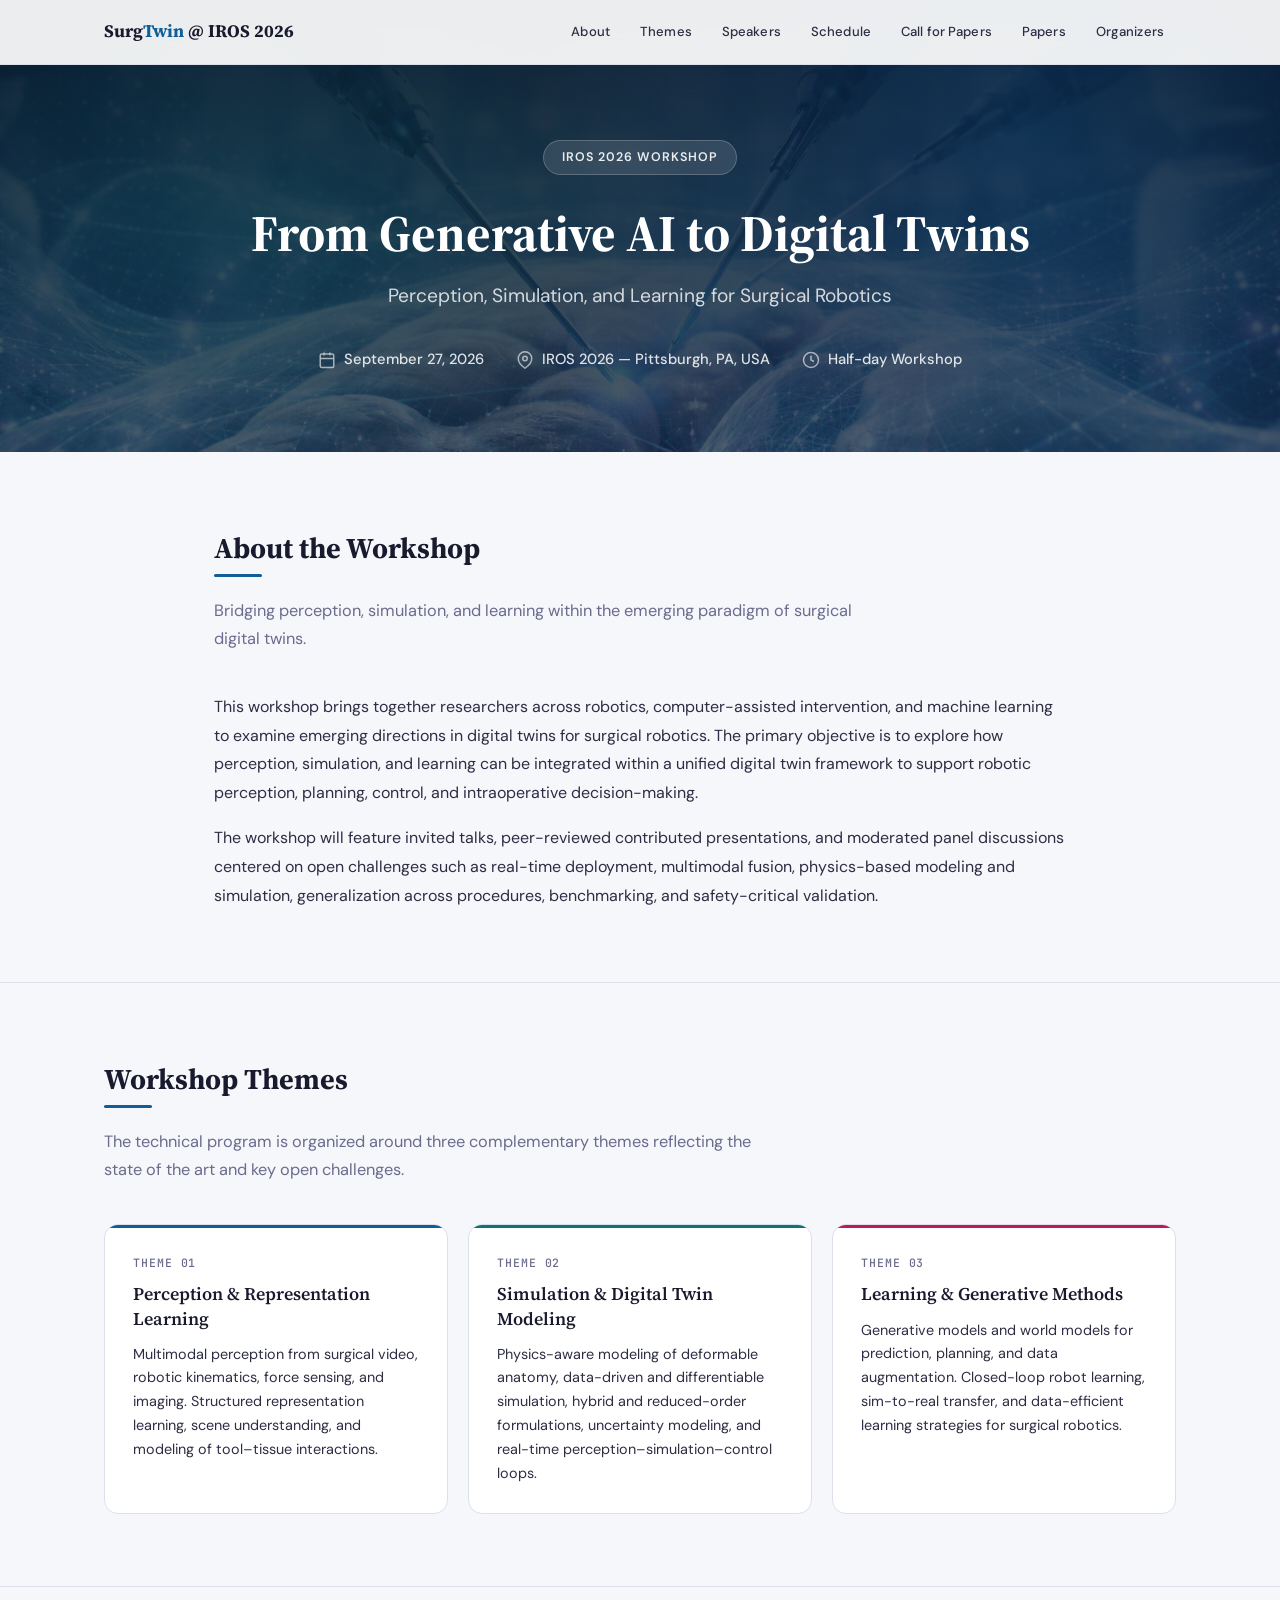
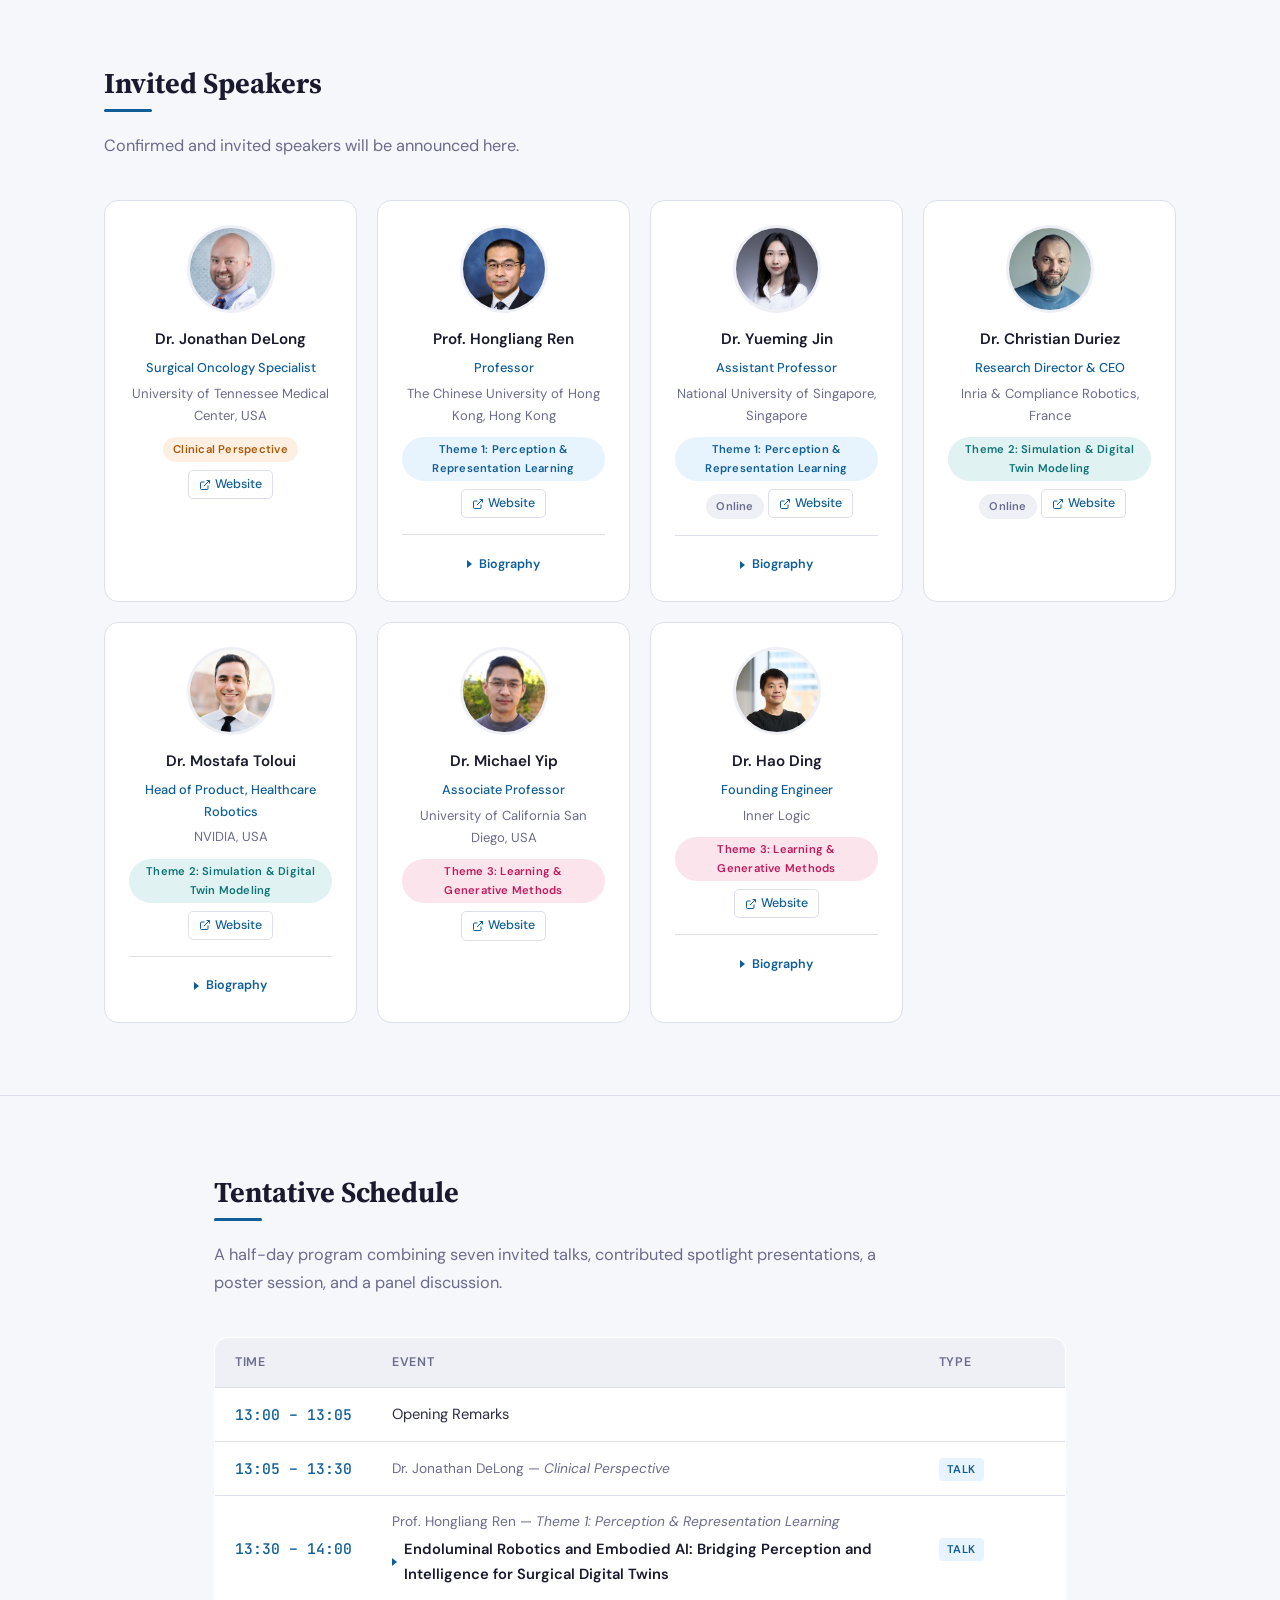
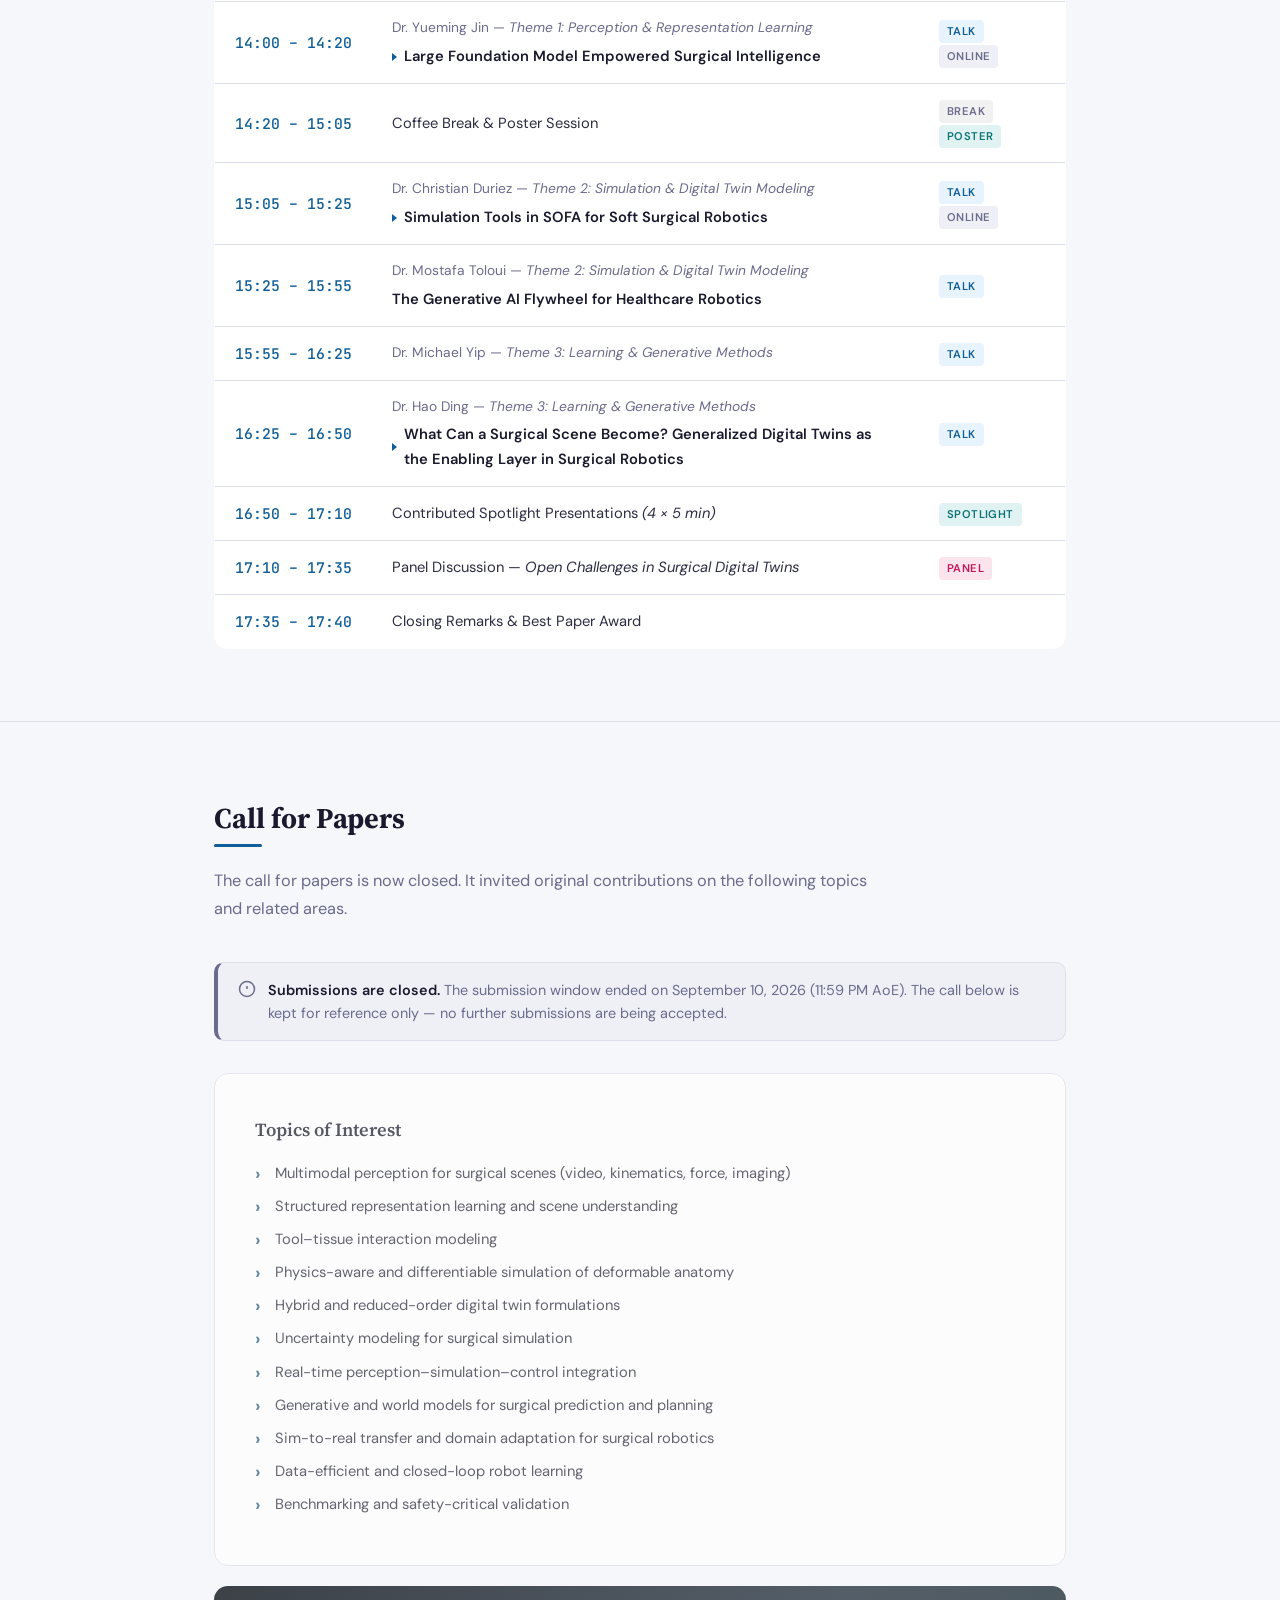
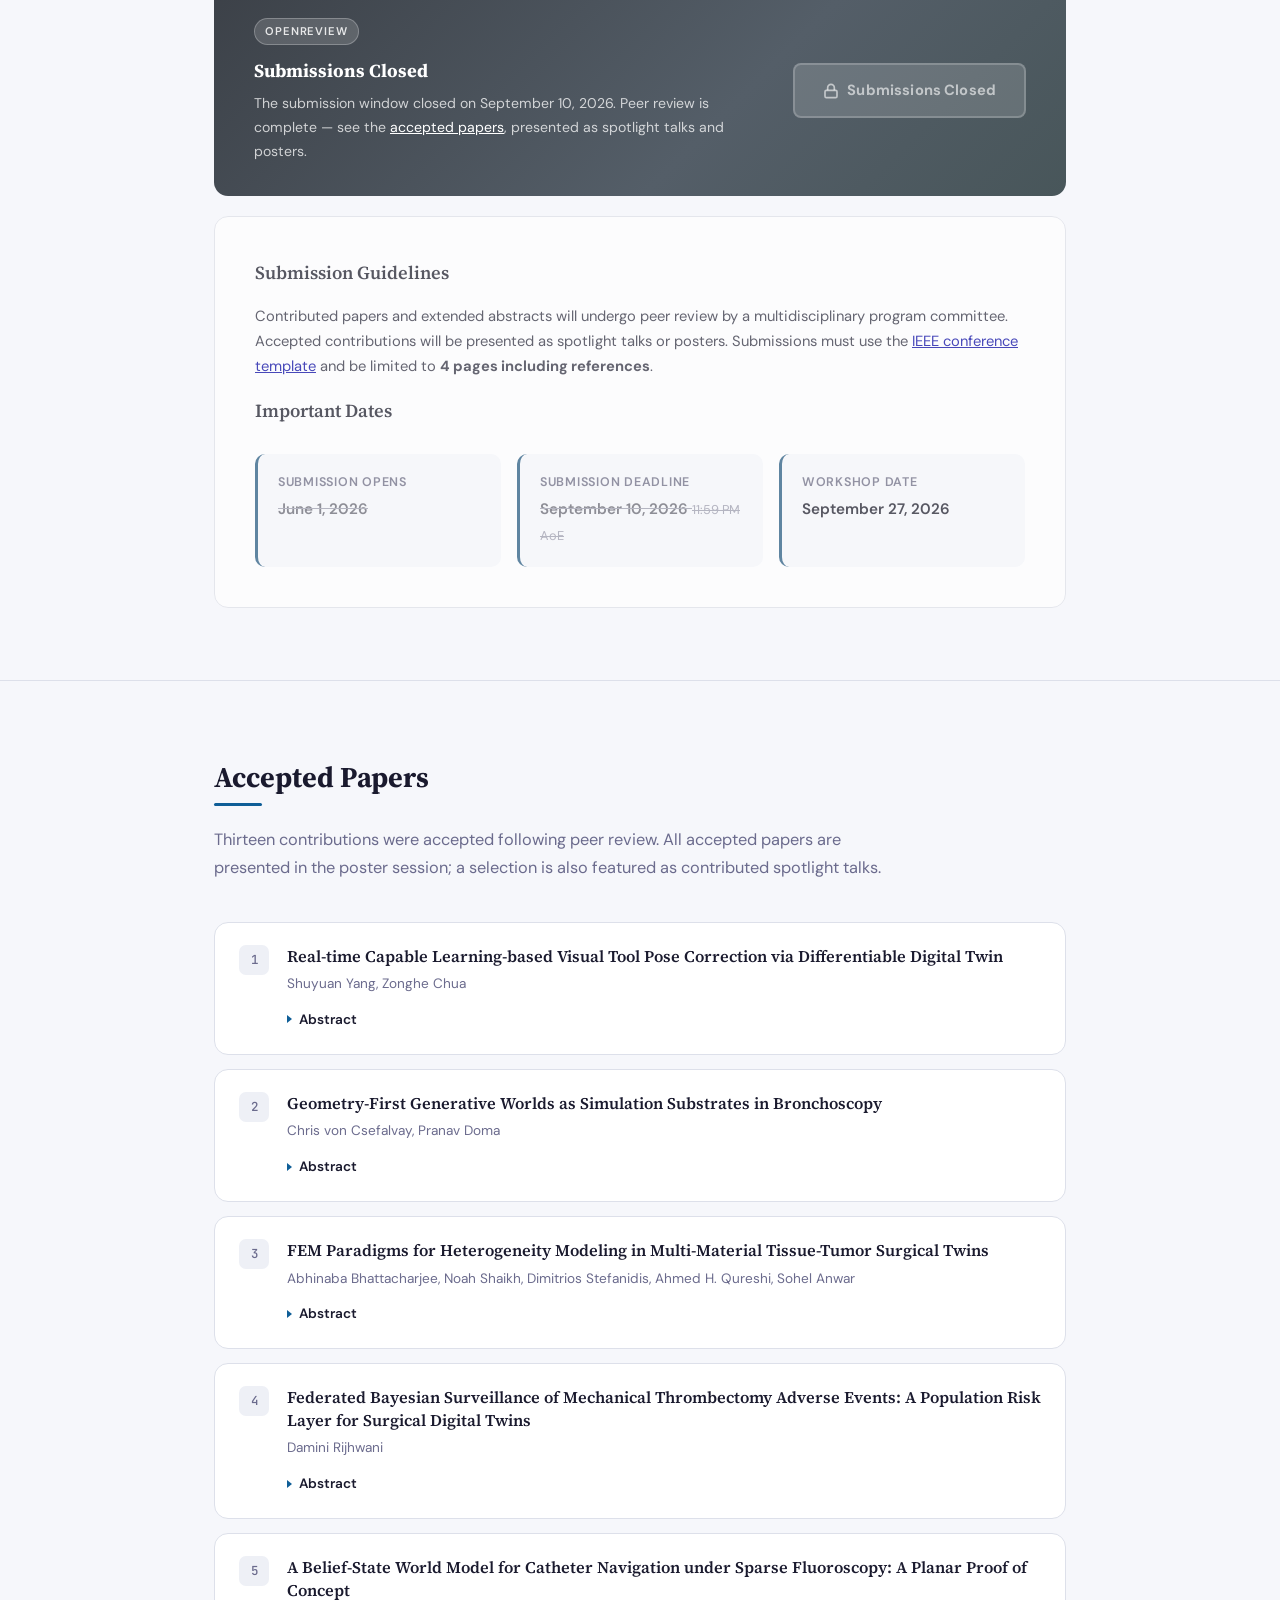
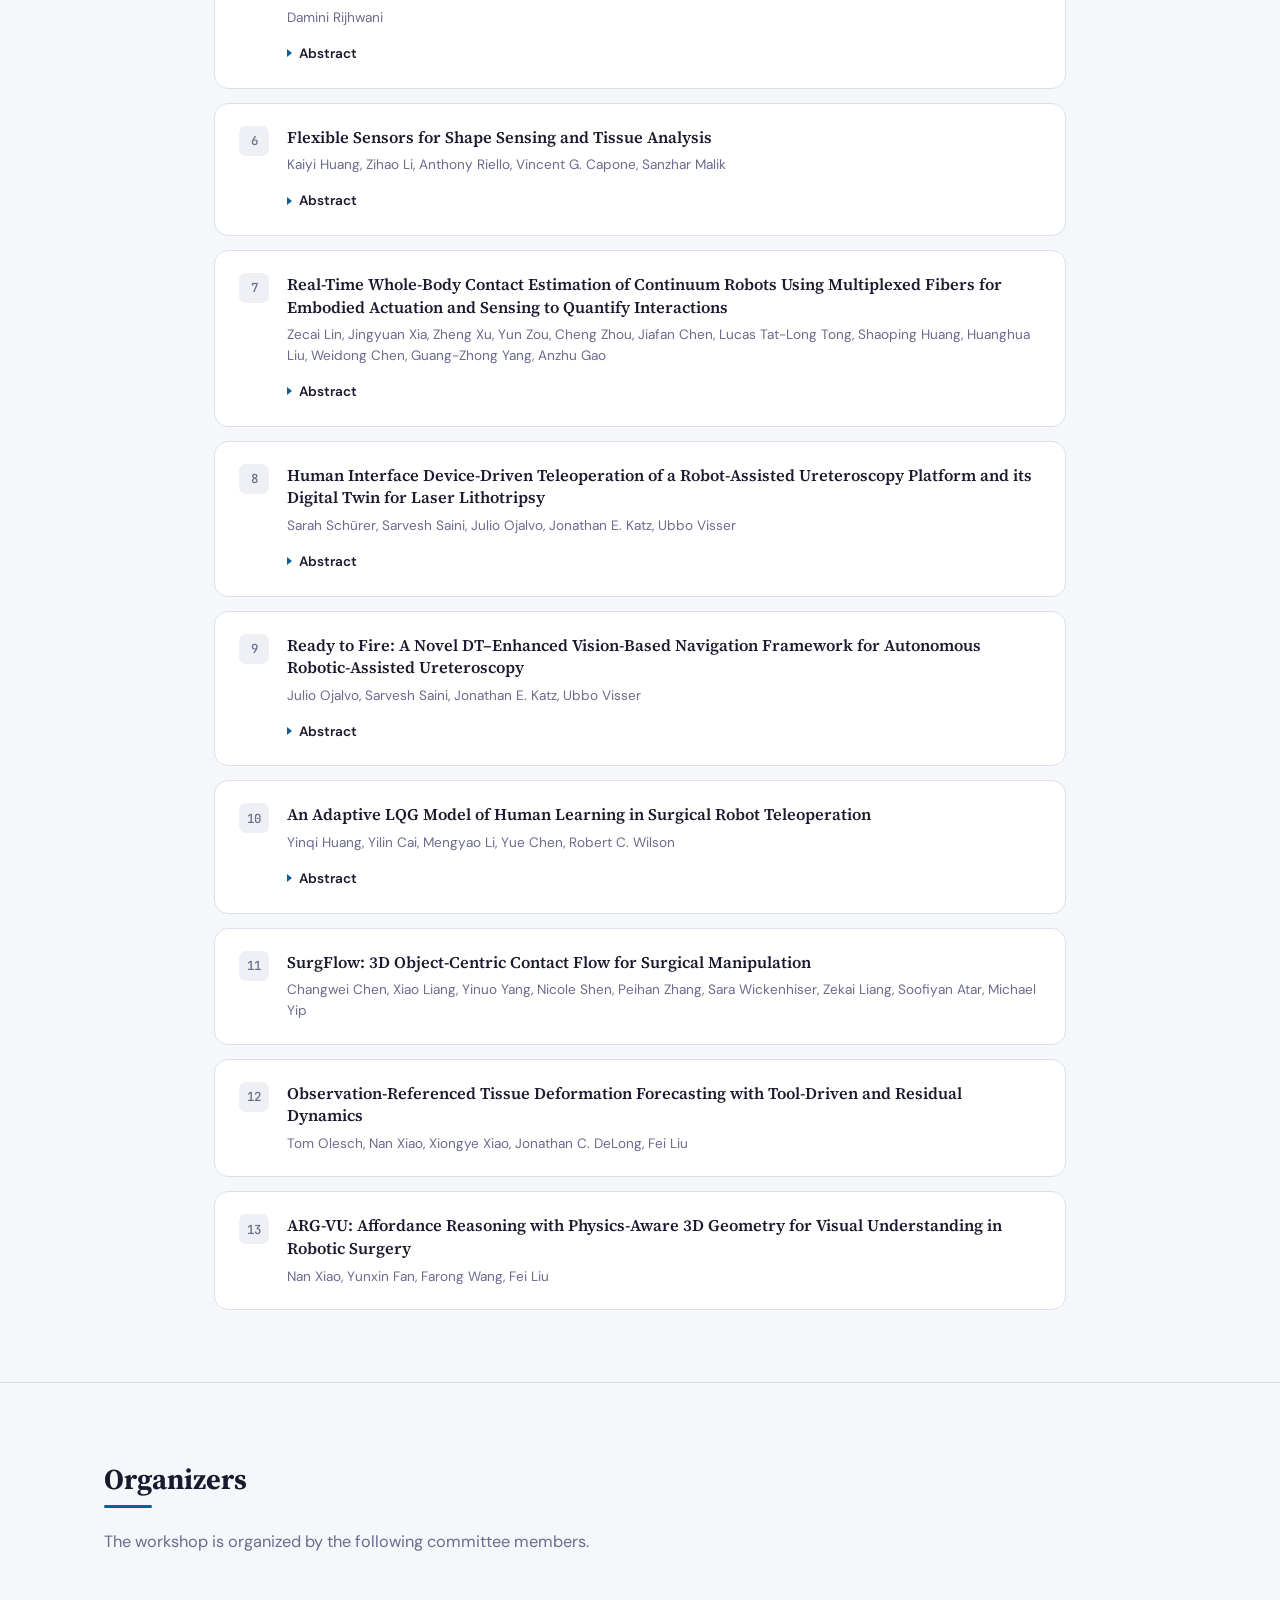
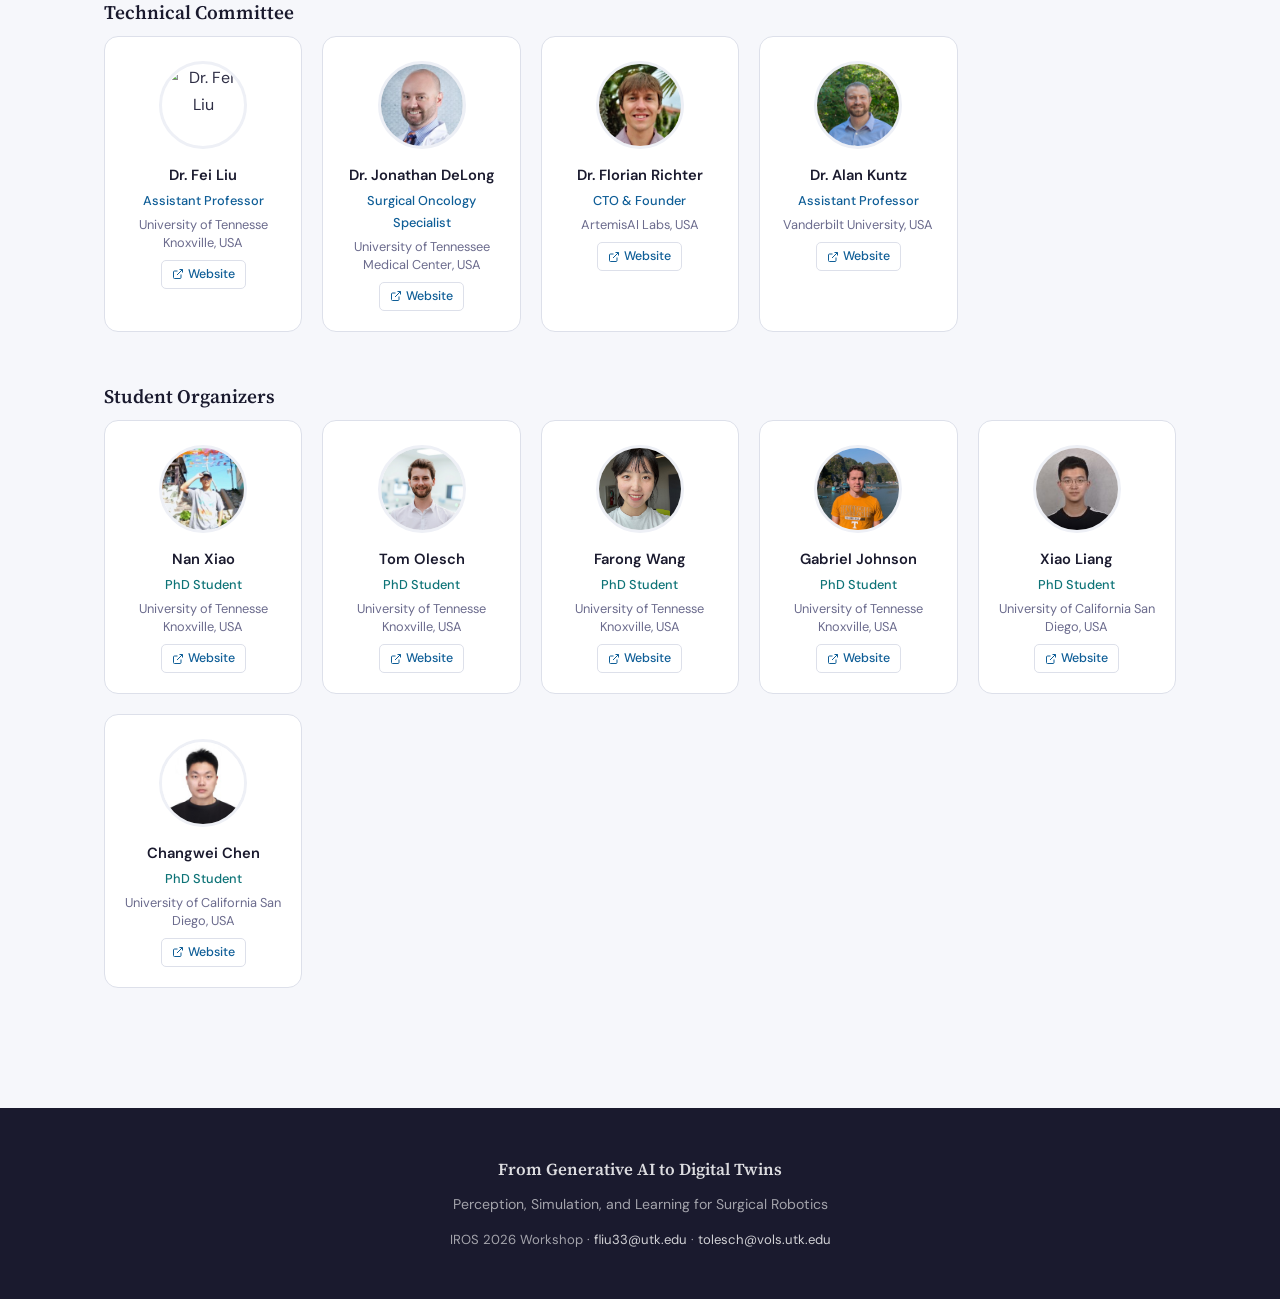
==== index.html @ 9cd84646 "update schedule" ====
<!DOCTYPE html>
<html lang="en">
<head>
    <meta charset="UTF-8">
    <meta name="viewport" content="width=device-width, initial-scale=1.0">
    <title>SurgTwin Workshop — IROS 2026</title>
    <link rel="preconnect" href="https://fonts.googleapis.com">
    <link rel="preconnect" href="https://fonts.gstatic.com" crossorigin>
    <link href="https://fonts.googleapis.com/css2?family=Source+Serif+4:opsz,wght@8..60,300;8..60,400;8..60,600;8..60,700&family=DM+Sans:opsz,wght@9..40,300;9..40,400;9..40,500;9..40,600;9..40,700&family=JetBrains+Mono:wght@400;500&display=swap" rel="stylesheet">
    <link rel="stylesheet" href="style.css">
</head>
<body>

<!-- NAV -->
<nav id="navbar">
    <div class="nav-inner">
        <a href="#" class="nav-logo">Surg<span>Twin</span> @ IROS 2026</a>
        <div class="nav-links" id="navLinks">
            <a href="#about">About</a>
            <a href="#themes">Themes</a>
            <a href="#speakers">Speakers</a>
            <a href="#schedule">Schedule</a>
            <a href="#cfp">Call for Papers</a>
            <a href="#papers">Papers</a>
            <a href="#organizers">Organizers</a>
        </div>
        <button class="hamburger" id="hamburger" aria-label="Toggle navigation">
            <span></span><span></span><span></span>
        </button>
    </div>
</nav>

<!-- HERO -->
<header class="hero">
    <div class="hero-inner">
        <div class="hero-badge">IROS 2026 Workshop</div>
        <h1>From Generative AI to Digital Twins</h1>
        <p class="hero-subtitle">Perception, Simulation, and Learning for Surgical Robotics</p>
        <div class="hero-meta">
            <div class="hero-meta-item">
                <svg viewBox="0 0 24 24" fill="none" stroke="currentColor" stroke-width="2"><rect x="3" y="4" width="18" height="18" rx="2"/><path d="M16 2v4M8 2v4M3 10h18"/></svg>
                <span>September 27, 2026</span>
            </div>
            <div class="hero-meta-item">
                <svg viewBox="0 0 24 24" fill="none" stroke="currentColor" stroke-width="2"><path d="M21 10c0 7-9 13-9 13s-9-6-9-13a9 9 0 1118 0z"/><circle cx="12" cy="10" r="3"/></svg>
                <span>IROS 2026 — Pittsburgh, PA, USA</span>
            </div>
            <div class="hero-meta-item">
                <svg viewBox="0 0 24 24" fill="none" stroke="currentColor" stroke-width="2"><circle cx="12" cy="12" r="10"/><path d="M12 6v6l4 2"/></svg>
                <span>Half-day Workshop</span>
            </div>
        </div>
    </div>
</header>

<!-- ABOUT -->
<section class="section fade-in" id="about">
    <h2 class="section-title">About the Workshop</h2>
    <p class="section-lead">Bridging perception, simulation, and learning within the emerging paradigm of surgical digital twins.</p>
    <div class="prose">
        <p>This workshop brings together researchers across robotics, computer-assisted intervention, and machine learning to examine emerging directions in digital twins for surgical robotics. The primary objective is to explore how perception, simulation, and learning can be integrated within a unified digital twin framework to support robotic perception, planning, control, and intraoperative decision-making.</p>
        <p>The workshop will feature invited talks, peer-reviewed contributed presentations, and moderated panel discussions centered on open challenges such as real-time deployment, multimodal fusion, physics-based modeling and simulation, generalization across procedures, benchmarking, and safety-critical validation.</p>
    </div>
</section>

<hr class="divider">

<!-- THEMES -->
<section class="section section-wide fade-in" id="themes">
    <h2 class="section-title">Workshop Themes</h2>
    <p class="section-lead">The technical program is organized around three complementary themes reflecting the state of the art and key open challenges.</p>
    <div class="theme-grid">
        <div class="theme-card">
            <div class="theme-number">Theme 01</div>
            <h3>Perception &amp; Representation Learning</h3>
            <p>Multimodal perception from surgical video, robotic kinematics, force sensing, and imaging. Structured representation learning, scene understanding, and modeling of tool–tissue interactions.</p>
        </div>
        <div class="theme-card">
            <div class="theme-number">Theme 02</div>
            <h3>Simulation &amp; Digital Twin Modeling</h3>
            <p>Physics-aware modeling of deformable anatomy, data-driven and differentiable simulation, hybrid and reduced-order formulations, uncertainty modeling, and real-time perception–simulation–control loops.</p>
        </div>
        <div class="theme-card">
            <div class="theme-number">Theme 03</div>
            <h3>Learning &amp; Generative Methods</h3>
            <p>Generative models and world models for prediction, planning, and data augmentation. Closed-loop robot learning, sim-to-real transfer, and data-efficient learning strategies for surgical robotics.</p>
        </div>
    </div>
</section>

<hr class="divider">

<!-- SPEAKERS -->
<section class="section section-wide fade-in" id="speakers">
    <h2 class="section-title">Invited Speakers</h2>
    <p class="section-lead">Confirmed and invited speakers will be announced here.</p>
    <div class="speaker-grid">
        <div class="speaker-card">
            <img class="org-photo" src="images/jonathan_delong.jpg" alt="Dr. Jonathan DeLong">
            <div class="speaker-name">Dr. Jonathan DeLong</div>
            <div class="org-role">Surgical Oncology Specialist</div>
            <div class="speaker-affil">University of Tennessee Medical Center, USA</div>
            <span class="speaker-theme theme-clinical">Clinical Perspective</span>
            <a class="org-link" href="https://www.linkedin.com/in/delongmd/" target="_blank" rel="noopener">
                <svg viewBox="0 0 24 24" fill="none" stroke="currentColor" stroke-width="2"><path d="M18 13v6a2 2 0 01-2 2H5a2 2 0 01-2-2V8a2 2 0 012-2h6"/><polyline points="15 3 21 3 21 9"/><line x1="10" y1="14" x2="21" y2="3"/></svg>
                Website
            </a>
            <!-- TODO: add <details class="speaker-bio"> block once a biography is provided -->
        </div>
        <div class="speaker-card">
            <img class="org-photo" src="images/hongliang_ren.png" alt="Prof. Hongliang Ren">
            <div class="speaker-name">Prof. Hongliang Ren</div>
            <div class="org-role">Professor</div>
            <div class="speaker-affil">The Chinese University of Hong Kong, Hong Kong</div>
            <span class="speaker-theme theme-1">Theme 1: Perception &amp; Representation Learning</span>
            <a class="org-link" href="https://www.ee.cuhk.edu.hk/en-gb/people/academic-staff/professors/prof-ren-hongliang" target="_blank" rel="noopener">
                <svg viewBox="0 0 24 24" fill="none" stroke="currentColor" stroke-width="2"><path d="M18 13v6a2 2 0 01-2 2H5a2 2 0 01-2-2V8a2 2 0 012-2h6"/><polyline points="15 3 21 3 21 9"/><line x1="10" y1="14" x2="21" y2="3"/></svg>
                Website
            </a>
            <details class="speaker-bio">
                <summary>Biography</summary>
                <p>Prof. Hongliang Ren is a full professor at the Chinese University of Hong Kong (CUHK) in the Department of Electronic Engineering, where he received his Ph.D. in 2008. He has served as an Associate Editor for journals including IJRR, IEEE TRO/RAM, Transactions on Automation Science &amp; Engineering, and Medical &amp; Biological Engineering &amp; Computing. His academic career includes positions at esteemed institutions such as Johns Hopkins University, Children&rsquo;s Hospital Boston, Harvard Medical School, Children&rsquo;s National Medical Center in the U.S., and the National University of Singapore.</p>
                <p>His research covers topics such as biorobotics, medical mechatronics, and advanced control systems. Throughout his career, he has received 30+ awards, including the CUHK Young Researcher Award and the IAMBE Early Career Award in 2018. He has published over 240 papers, accumulating more than 27,770 citations and achieving an H-index of 66. Prof. Ren has given over 90 invited talks on intelligent surgical robotics, including more than 20 keynote speeches, and holds over 40 patents along with 4 published books. His research has appeared in over 16 prominent journals like Science Robotics, Science Advances, and Nature Communications. Ranked among the top 2% of most-cited scientists by Stanford University, he also acts as a reviewer and judge for international funding agencies, evaluating over 60 proposals from more than 10 countries and regions.</p>
            </details>
        </div>
        <div class="speaker-card">
            <img class="org-photo" src="images/yueming_jin.jpg" alt="Dr. Yueming Jin">
            <div class="speaker-name">Dr. Yueming Jin</div>
            <div class="org-role">Assistant Professor</div>
            <div class="speaker-affil">National University of Singapore, Singapore</div>
            <span class="speaker-theme theme-1">Theme 1: Perception &amp; Representation Learning</span>
            <span class="speaker-mode">Online</span>
            <a class="org-link" href="https://yuemingjin.github.io/" target="_blank" rel="noopener">
                <svg viewBox="0 0 24 24" fill="none" stroke="currentColor" stroke-width="2"><path d="M18 13v6a2 2 0 01-2 2H5a2 2 0 01-2-2V8a2 2 0 012-2h6"/><polyline points="15 3 21 3 21 9"/><line x1="10" y1="14" x2="21" y2="3"/></svg>
                Website
            </a>
            <details class="speaker-bio">
                <summary>Biography</summary>
                <p>Dr. Yueming Jin is an Assistant Professor at the Department of Biomedical Engineering, and Electrical and Computer Engineering at the National University of Singapore, awarded by Presidential Young Professorship (PYP). She is also the PI of The N.1 and WisDM institutes in NUS. Her research interests are developing AI techniques for healthcare, with an emphasized application to medical data analysis, surgical data science and robotics. She is listed in Forbes 30 under 30 Asia, Class 2024. She received the 2026 Robert Brown Promising Researcher Award from the Ministry of Education (MOE), Singapore. She also received several premium paper awards, including three best paper awards in IJCARS-MICCAI 2021, ICRA 2021 and MedIA-MICCAI 2017; AAAI 2024 Most Influential Paper; IEEE TBME featuring paper 2025, etc. She serves as Program Chair of IPCAI&rsquo;26, MIDL&rsquo;26, MICCAI&rsquo;28; Guest Associate Editor of IEEE TMI; Editorial Board Member of npj Digital Surgery. Her current Google Scholar citation is 9000+ with h-index 41.</p>
            </details>
        </div>
        <div class="speaker-card">
            <img class="org-photo" src="images/christian_duriez.png" alt="Dr. Christian Duriez">
            <div class="speaker-name">Dr. Christian Duriez</div>
            <div class="org-role">Research Director &amp; CEO</div>
            <div class="speaker-affil">Inria &amp; Compliance Robotics, France</div>
            <span class="speaker-theme theme-2">Theme 2: Simulation &amp; Digital Twin Modeling</span>
            <span class="speaker-mode">Online</span>
            <a class="org-link" href="https://www.linkedin.com/in/christian-duriez-5613094/?originalSubdomain=fr" target="_blank" rel="noopener">
                <svg viewBox="0 0 24 24" fill="none" stroke="currentColor" stroke-width="2"><path d="M18 13v6a2 2 0 01-2 2H5a2 2 0 01-2-2V8a2 2 0 012-2h6"/><polyline points="15 3 21 3 21 9"/><line x1="10" y1="14" x2="21" y2="3"/></svg>
                Website
            </a>
            <!-- TODO: add <details class="speaker-bio"> block once a biography is provided -->
        </div>
        <div class="speaker-card">
            <img class="org-photo" src="images/mostafa_toloui.jpg" alt="Dr. Mostafa Toloui">
            <div class="speaker-name">Dr. Mostafa Toloui</div>
            <div class="org-role">Head of Product, Healthcare Robotics</div>
            <div class="speaker-affil">NVIDIA, USA</div>
            <span class="speaker-theme theme-2">Theme 2: Simulation &amp; Digital Twin Modeling</span>
            <a class="org-link" href="https://www.linkedin.com/in/mostafatoloui/" target="_blank" rel="noopener">
                <svg viewBox="0 0 24 24" fill="none" stroke="currentColor" stroke-width="2"><path d="M18 13v6a2 2 0 01-2 2H5a2 2 0 01-2-2V8a2 2 0 012-2h6"/><polyline points="15 3 21 3 21 9"/><line x1="10" y1="14" x2="21" y2="3"/></svg>
                Website
            </a>
            <details class="speaker-bio">
                <summary>Biography</summary>
                <p>Dr. Mostafa Toloui is a leading technology expert in medical technology and robotics. He currently serves as Head of Product for Healthcare Robotics at NVIDIA, where he leads product development for platforms such as NVIDIA Holoscan and Isaac for Healthcare.</p>
            </details>
        </div>
        <div class="speaker-card">
            <img class="org-photo" src="images/michael_yip.jpg" alt="Dr. Michael Yip">
            <div class="speaker-name">Dr. Michael Yip</div>
            <div class="org-role">Associate Professor</div>
            <div class="speaker-affil">University of California San Diego, USA</div>
            <span class="speaker-theme theme-3">Theme 3: Learning &amp; Generative Methods</span>
            <a class="org-link" href="https://yip.eng.ucsd.edu/" target="_blank" rel="noopener">
                <svg viewBox="0 0 24 24" fill="none" stroke="currentColor" stroke-width="2"><path d="M18 13v6a2 2 0 01-2 2H5a2 2 0 01-2-2V8a2 2 0 012-2h6"/><polyline points="15 3 21 3 21 9"/><line x1="10" y1="14" x2="21" y2="3"/></svg>
                Website
            </a>
            <!-- TODO: add <details class="speaker-bio"> block once a biography is provided -->
        </div>
        <div class="speaker-card">
            <img class="org-photo" src="images/hao_ding.jpg" alt="Dr. Hao Ding">
            <div class="speaker-name">Dr. Hao Ding</div>
            <div class="org-role">Founding Engineer</div>
            <div class="speaker-affil">Inner Logic</div>
            <span class="speaker-theme theme-3">Theme 3: Learning &amp; Generative Methods</span>
            <a class="org-link" href="https://www.linkedin.com/in/hao-ding-7280b9107/" target="_blank" rel="noopener">
                <svg viewBox="0 0 24 24" fill="none" stroke="currentColor" stroke-width="2"><path d="M18 13v6a2 2 0 01-2 2H5a2 2 0 01-2-2V8a2 2 0 012-2h6"/><polyline points="15 3 21 3 21 9"/><line x1="10" y1="14" x2="21" y2="3"/></svg>
                Website
            </a>
            <details class="speaker-bio">
                <summary>Biography</summary>
                <p>Hao Ding is a Founding Engineer at Inner Logic and a researcher in surgical data science and surgical robotics, focused on efficient methods for building digital twin representations and their downstream applications.</p>
            </details>
        </div>
    </div>
</section>

<hr class="divider">

<!-- SCHEDULE -->
<section class="section fade-in" id="schedule">
    <h2 class="section-title">Tentative Schedule</h2>
    <p class="section-lead">A half-day program combining seven invited talks, contributed spotlight presentations, a poster session, and a panel discussion.</p>
    <table class="schedule-table">
        <thead>
            <tr>
                <th>Time</th>
                <th>Event</th>
                <th>Type</th>
            </tr>
        </thead>
        <tbody>
            <tr>
                <td class="time-cell">13:00 &ndash; 13:05</td>
                <td>Opening Remarks</td>
                <td></td>
            </tr>
            <tr>
                <td class="time-cell">13:05 &ndash; 13:30</td>
                <td>
                    <span class="talk-speaker">Dr. Jonathan DeLong &mdash; <em>Clinical Perspective</em></span>
                </td>
                <td><span class="event-type type-talk">Talk</span></td>
            </tr>
            <tr>
                <td class="time-cell">13:30 &ndash; 14:00</td>
                <td>
                    <span class="talk-speaker">Prof. Hongliang Ren &mdash; <em>Theme 1: Perception &amp; Representation Learning</em></span>
                    <details class="talk-abstract">
                        <summary>Endoluminal Robotics and Embodied AI: Bridging Perception and Intelligence for Surgical Digital Twins</summary>
                        <p>Minimally Invasive Surgery (MIS) is currently undergoing a paradigm shift, with surgical digital twins emerging as a critical framework for enhancing procedure-specific motion generation and understanding. This talk explores the intersection of endoluminal robotics and Embodied AI, highlighting our recent developments in intelligent, image-guided procedures. By integrating the visual-language models with reconfigurable robots, we aim to bridge the gap between microscopic surgical perception and macroscopic surgical intelligence, providing a scalable solution for safer, more adaptable, and context-aware surgical interventions.</p>
                    </details>
                </td>
                <td><span class="event-type type-talk">Talk</span></td>
            </tr>
            <tr>
                <td class="time-cell">14:00 &ndash; 14:20</td>
                <td>
                    <span class="talk-speaker">Dr. Yueming Jin &mdash; <em>Theme 1: Perception &amp; Representation Learning</em></span>
                    <details class="talk-abstract">
                        <summary>Large Foundation Model Empowered Surgical Intelligence</summary>
                        <p>With global surgical volumes estimated by the Lancet Commission to exceed 300 million procedures annually, the need for advances in procedural safety and efficacy is more critical than ever. While minimally invasive techniques, facilitated by high-resolution laparoscopy, have demonstrably improved patient recovery profiles and intraoperative visualization, the inherent complexity of human anatomy demands a new paradigm. Artificial Intelligence (AI) is now fundamentally benefiting surgical care, with the emergence of the &ldquo;AI copilot&rdquo; representing a pivotal innovation. In this talk, I will present our latest interdisciplinary research at AI for various perioperative tasks, to support surgical education, intra-operative navigation and even semi-autonomous surgery, via improved surgical scene understanding, reasoning and anticipation. The proposed methods cover a wide range of AI topics about novel learning strategies, such as large vision foundation model, multimodal learning, agentic AI, and robot learning, etc. The challenges, up-to-date progresses and promising future directions of intelligent surgery will also be discussed.</p>
                    </details>
                </td>
                <td><span class="event-type type-talk">Talk</span> <span class="event-type type-online">Online</span></td>
            </tr>
            <tr>
                <td class="time-cell">14:20 &ndash; 15:05</td>
                <td>Coffee Break &amp; Poster Session</td>
                <td><span class="event-type type-break">Break</span> <span class="event-type type-contrib">Poster</span></td>
            </tr>
            <tr>
                <td class="time-cell">15:05 &ndash; 15:25</td>
                <td>
                    <span class="talk-speaker">Dr. Christian Duriez &mdash; <em>Theme 2: Simulation &amp; Digital Twin Modeling</em></span>
                    <details class="talk-abstract">
                        <summary>Simulation Tools in SOFA for Soft Surgical Robotics</summary>
                        <p>SOFA is an open-source simulation framework originally developed for surgical simulation, with a particular focus on the modeling of soft tissues. Over the years, it has also become widely used for the simulation of soft robots, making it a particularly relevant platform for the development of soft robotic technologies for surgical applications. This presentation will introduce several simulation tools available in SOFA, including hyper- and visco-elastic finite element modeling, contact and interaction modeling, and inverse modeling methods. Then, through concrete examples, we will illustrate how these tools can support different stages of soft surgical robot development, from robot design and optimization to control and autonomous navigation. We will also discuss how SOFA-based simulation could contribute to bridging soft robotics and artificial intelligence.</p>
                    </details>
                </td>
                <td><span class="event-type type-talk">Talk</span> <span class="event-type type-online">Online</span></td>
            </tr>
            <tr>
                <td class="time-cell">15:25 &ndash; 15:55</td>
                <td>
                    <span class="talk-speaker">Dr. Mostafa Toloui &mdash; <em>Theme 2: Simulation &amp; Digital Twin Modeling</em></span>
                    <span class="talk-title">The Generative AI Flywheel for Healthcare Robotics</span>
                </td>
                <td><span class="event-type type-talk">Talk</span></td>
            </tr>
            <tr>
                <td class="time-cell">15:55 &ndash; 16:25</td>
                <td>
                    <span class="talk-speaker">Dr. Michael Yip &mdash; <em>Theme 3: Learning &amp; Generative Methods</em></span>
                </td>
                <td><span class="event-type type-talk">Talk</span></td>
            </tr>
            <tr>
                <td class="time-cell">16:25 &ndash; 16:50</td>
                <td>
                    <span class="talk-speaker">Dr. Hao Ding &mdash; <em>Theme 3: Learning &amp; Generative Methods</em></span>
                    <details class="talk-abstract">
                        <summary>What Can a Surgical Scene Become? Generalized Digital Twins as the Enabling Layer in Surgical Robotics</summary>
                        <p>Surgical data being rare is a problem everybody can relate to, but even when surgical data is abundant, the problems do not stop: it is unstructured, correlated, and of course, unlabeled. In this talk, I will present our recent progress on solving these notorious challenges. Leveraging our foundational work on generalized digital twins &mdash; a structured, adaptable representation that consolidates spatial and temporal information &mdash; we turn raw surgical data into machine learning-ready assets and show how these representations further enable complex downstream tasks, including counterfactual generation and generalizable inference.</p>
                    </details>
                </td>
                <td><span class="event-type type-talk">Talk</span></td>
            </tr>
            <tr>
                <td class="time-cell">16:50 &ndash; 17:10</td>
                <td>Contributed Spotlight Presentations <em>(4 &times; 5 min)</em></td>
                <td><span class="event-type type-contrib">Spotlight</span></td>
            </tr>
            <tr>
                <td class="time-cell">17:10 &ndash; 17:35</td>
                <td>Panel Discussion &mdash; <em>Open Challenges in Surgical Digital Twins</em></td>
                <td><span class="event-type type-panel">Panel</span></td>
            </tr>
            <tr>
                <td class="time-cell">17:35 &ndash; 17:40</td>
                <td>Closing Remarks &amp; Best Paper Award</td>
                <td></td>
            </tr>
        </tbody>
    </table>
</section>

<hr class="divider">

<!-- CALL FOR PAPERS -->
<section class="section fade-in cfp-closed" id="cfp">
    <h2 class="section-title">Call for Papers</h2>
    <p class="section-lead">The call for papers is now closed. It invited original contributions on the following topics and related areas.</p>

    <div class="cfp-closed-note">
        <svg viewBox="0 0 24 24" fill="none" stroke="currentColor" stroke-width="2"><circle cx="12" cy="12" r="10"/><line x1="12" y1="8" x2="12" y2="12"/><line x1="12" y1="16" x2="12.01" y2="16"/></svg>
        <span><strong>Submissions are closed.</strong> The submission window ended on September&nbsp;10,&nbsp;2026 (11:59&nbsp;PM AoE). The call below is kept for reference only &mdash; no further submissions are being accepted.</span>
    </div>

    <div class="cfp-box">
        <h3>Topics of Interest</h3>
        <ul>
            <li>Multimodal perception for surgical scenes (video, kinematics, force, imaging)</li>
            <li>Structured representation learning and scene understanding</li>
            <li>Tool–tissue interaction modeling</li>
            <li>Physics-aware and differentiable simulation of deformable anatomy</li>
            <li>Hybrid and reduced-order digital twin formulations</li>
            <li>Uncertainty modeling for surgical simulation</li>
            <li>Real-time perception–simulation–control integration</li>
            <li>Generative and world models for surgical prediction and planning</li>
            <li>Sim-to-real transfer and domain adaptation for surgical robotics</li>
            <li>Data-efficient and closed-loop robot learning</li>
            <li>Benchmarking and safety-critical validation</li>
        </ul>
    </div>

    <div class="submit-cta">
        <div class="submit-cta-text">
            <span class="submit-badge">OpenReview</span>
            <h3>Submissions Closed</h3>
            <p>The submission window closed on September&nbsp;10,&nbsp;2026. Peer review is complete &mdash; see the <a href="#papers" style="color:#fff;text-decoration:underline">accepted papers</a>, presented as spotlight talks and posters.</p>
        </div>
        <span class="btn-submit disabled" aria-disabled="true">
            <svg viewBox="0 0 24 24" fill="none" stroke="currentColor" stroke-width="2.5" width="16" height="16"><rect x="3" y="11" width="18" height="11" rx="2"/><path d="M7 11V7a5 5 0 0110 0v4"/></svg>
            Submissions Closed
        </span>
    </div>

    <div class="cfp-box" style="margin-top: 20px;">
        <h3>Submission Guidelines</h3>
        <p style="font-size: 0.92rem; margin-bottom: 16px;">Contributed papers and extended abstracts will undergo peer review by a multidisciplinary program committee. Accepted contributions will be presented as spotlight talks or posters. Submissions must use the <a href="https://www.ieee.org/conferences/publishing/templates.html" target="_blank" rel="noopener">IEEE conference template</a> and be limited to <strong>4 pages including references</strong>.</p>

        <h3>Important Dates</h3>
        <div class="dates-grid">
            <div class="date-item date-past">
                <div class="date-label">Submission Opens</div>
                <div class="date-value">June 1, 2026</div>
            </div>
            <div class="date-item date-past">
                <div class="date-label">Submission Deadline</div>
                <div class="date-value">September 10, 2026 <span style="font-size:0.8rem;font-weight:400;color:var(--muted)">11:59 PM AoE</span></div>
            </div>
<div class="date-item">
                <div class="date-label">Workshop Date</div>
                <div class="date-value">September 27, 2026</div>
            </div>
        </div>
    </div>
</section>

<hr class="divider">

<!-- ACCEPTED PAPERS -->
<section class="section fade-in" id="papers">
    <h2 class="section-title">Accepted Papers</h2>
    <p class="section-lead">Thirteen contributions were accepted following peer review. All accepted papers are presented in the poster session; a selection is also featured as contributed spotlight talks.</p>
    <div class="paper-list">
        <div class="paper-item">
            <div class="paper-num">1</div>
            <div class="paper-body">
                <div class="paper-title">Real-time Capable Learning-based Visual Tool Pose Correction via Differentiable Digital Twin</div>
                <div class="paper-authors">Shuyuan Yang, Zonghe Chua</div>
                <details class="talk-abstract">
                    <summary>Abstract</summary>
                    <p>Autonomy in robot-assisted minimally invasive surgery has the potential to reduce surgeon cognitive and task load, thereby increasing procedural efficiency. However, implementing accurate autonomous control can be difficult due to poor end-effector proprioception. Joint encoder readings are typically inaccurate due to kinematic non-idealities in their cable-driven transmissions. Vision-based pose estimation approaches are highly effective, but lack real-time capability, generalizability, or can be hard to train. In this work, we demonstrate a real-time capable, Vision Transformer-based pose estimation approach that is trained using end-to-end differentiable kinematics and rendering. We demonstrate the potential of this approach to correct for noisy pose estimates through a real robot dataset and the potential real-time processing ability. Our approach is able to reduce more than 50\% of hand-eye translation errors in the dataset, reaching the same performance level as an existing optimization-based method. Our approach is four times faster, and capable of near real-time inference at 22 Hz. A zero-shot prediction on an unseen dataset shows good generalization ability, and can be further finetuned for increased performance without human labeling.</p>
                </details>
            </div>
        </div>
        <div class="paper-item">
            <div class="paper-num">2</div>
            <div class="paper-body">
                <div class="paper-title">Geometry-First Generative Worlds as Simulation Substrates in Bronchoscopy</div>
                <div class="paper-authors">Chris von Csefalvay, Pranav Doma</div>
                <details class="talk-abstract">
                    <summary>Abstract</summary>
                    <p>The limiting factor for endoluminal robotics in bronchoscopic approaches is not algorithms but supervision -- essentially, a data problem: recordings are scarce, privacy-encumbered and rarely carry ground truth for pose nor depth. We describe SynAirG, a manifest-driven procedural pipeline that turns chest CTs into navigable, metric bronchoscopy worlds. In the generative setting, procedurally synthesised volumes are reduced to quality-assured airway meshes and centreline graphs, procedure-style scope trajectories are sampled, and frame-aligned depth, surface normals and per-pixel shading streams are rendered with exact pose. All of this is packaged in the LeRobot and TUM trajectory formats, ready for SLAM training or other downstream applications. We validate the methodology on a large set of synthetic cases, characterising anatomical and kinematic spread. We then report pitfalls with equal candour, including how corpus-level fingerprinting of the full release exposed silent anatomical mode collapse caused by cache reuse upstream of otherwise-passing per-case quality gates, and we outline two unaddressed realism gaps, conditional neural appearance for mucosal pathology and prescribed respiratory deformation, with concrete pathways for both. Geometry-first generation reconciles the desire for realism with the need for customisability and cross-temporal stability.</p>
                </details>
            </div>
        </div>
        <div class="paper-item">
            <div class="paper-num">3</div>
            <div class="paper-body">
                <div class="paper-title">FEM Paradigms for Heterogeneity Modeling in Multi-Material Tissue-Tumor Surgical Twins</div>
                <div class="paper-authors">Abhinaba Bhattacharjee, Noah Shaikh, Dimitrios Stefanidis, Ahmed H. Qureshi, Sohel Anwar</div>
                <details class="talk-abstract">
                    <summary>Abstract</summary>
                    <p>Preoperative Robotic Laparoscopy rehearsals on patient-specific digital twins must predict organ deformation from applied loads and peripheral tissue interactions alone during interactive simulations. Subsurface tumors are invisible to the endoscopic camera, so interpenetration or drift between internal layers cannot be corrected by registration from video-learned surrogates as the simulation advances. Therefore, biomechanical modeling of interactive tissue-tumor digital twins is challenging, as interlayer displacement continuity requires Finite Element Method (FEM) formulations. We evaluate three FEM paradigms on a single Computed Tomography derived ex vivo liver scene, a) uncoupled and b) constraint-coupled multi-body liver-tumor formulations, and c) a single multi-material volumetric mesh partitioned into Region-of-Interest (ROI) derived multi-elastic subdomains requiring no constraints. Both multi-body formulations lose tissue interface continuity under gravitational settling with Tumor separation from parenchyma, whereas the single-mesh multi-material paradigm preserves continuity by construction.We compare tumor palpation of da Vinci Research Kit (dVRK) patient side manipulator (PSM) tools on the Multimaterial FEM model with varying tumor elasticities against a tumor-free baseline. We report a tumor-to-parenchyma stiffness contrast of 1.24 to 1.30 from Lagrange Multiplier recovered contact forces, tradeoff between constraint correction fidelity, and interactive frame rates.</p>
                </details>
            </div>
        </div>
        <div class="paper-item">
            <div class="paper-num">4</div>
            <div class="paper-body">
                <div class="paper-title">Federated Bayesian Surveillance of Mechanical Thrombectomy Adverse Events: A Population Risk Layer for Surgical Digital Twins</div>
                <div class="paper-authors">Damini Rijhwani</div>
                <details class="talk-abstract">
                    <summary>Abstract</summary>
                    <p>Learned surgical simulators and world models can roll out plausible procedural futures, but they carry no grounded estimate of how often interventional devices actually harm patients. We propose treating population-scale adverse-event surveillance as a distinct belief layer of the surgical digital twin, and we evaluate a federated Bayesian protocol for learning it under formal privacy guarantees. Each site holds per-class Gamma-Poisson posteriors over adverse-event rates and exchanges only Rényi-differentially-private natural-parameter updates. We benchmark on the complete FDA MAUDE cohort for thrombus-retrieval catheters (product code NRY): 8,617 reports, of which 6,491 are classified by transparent keyword rules into five thrombectomy complication classes and partitioned across $K{=}8$ manufacturer sites. At a matched privacy budget of $(\varepsilon{\approx}2.09, \delta{=}10^{-5})$, the conjugate protocol attains a held-out Poisson score of $-5.78$ per test event versus $-26.58$ for FedAvg with differential privacy. The non-private federated model also outperforms centralized pooling ($+3.19$ vs $+2.93$), evidence that manufacturer-specific complication profiles are real and that federation preserves them. Because MAUDE lacks procedure denominators, outputs are relative rate orderings rather than absolute risks, and we report all privacy-utility operating points.</p>
                </details>
            </div>
        </div>
        <div class="paper-item">
            <div class="paper-num">5</div>
            <div class="paper-body">
                <div class="paper-title">A Belief-State World Model for Catheter Navigation under Sparse Fluoroscopy: A Planar Proof of Concept</div>
                <div class="paper-authors">Damini Rijhwani</div>
                <details class="talk-abstract">
                    <summary>Abstract</summary>
                    <p>Endovascular catheter navigation relies on continuous fluoroscopy, exposing patients and clinical staff to ionizing radiation throughout the procedure. We investigate whether a physics-based world model can sustain the navigation task between deliberately sparse X-ray acquisitions, and whether the model can signal when its internal state estimate is no longer reliable. We formulate sparse-fluoroscopy navigation as a partially observable Markov decision process where a Cosserat rod simulator supplies transition dynamics, sparse noisy projections provide observations, and a particle filter maintains a belief over the device state, reduced in this implementation to a tip state with a geometric contact proxy. We evaluate this formulation in a deliberately simplified setting: a synthetic planar vessel phantom with a quasi-static rod model and simulated projections, without clinical or animal data. In this setting, the belief-state model tracks the simulated tip with a root mean square error of 1.30 mm while acquiring observations at one fifteenth of the continuous rate (0.97 mm at every frame, 1.51 mm at one thirtieth), reported 90 percent credible intervals achieve 0.92 empirical coverage, and the belief-derived contact risk estimate discriminates unsafe contact events with an AUROC of 0.68. These results constitute a proof of concept on a simplified simulation rather than a demonstration of clinical readiness; their purpose is to establish that calibrated belief, rather than point-estimate accuracy alone, is the essential property a sparse-imaging world model must deliver.</p>
                </details>
            </div>
        </div>
        <div class="paper-item">
            <div class="paper-num">6</div>
            <div class="paper-body">
                <div class="paper-title">Flexible Sensors for Shape Sensing and Tissue Analysis</div>
                <div class="paper-authors">Kaiyi Huang, Zihao Li, Anthony Riello, Vincent G. Capone, Sanzhar Malik</div>
                <details class="talk-abstract">
                    <summary>Abstract</summary>
                    <p>This report presents a preliminary investigation into utilizing piezoresistive Carbon Nanotube (CNT) and Flexible Printed Circuit Board (FPCB) sensors for shape sensing and biological tissue analysis. To address the inherent non-linearities of CNT sensors, an initial calibration procedure was developed, and hysteresis compensation was discussed as a key requirement for future improvement. Furthermore, multi-layer tissue phantoms mimicking human skin were fabricated to evaluate the system's response during syringe needle insertion. While the preliminary tensile calibration and experimental setup design demonstrate the basic feasibility of this approach, further curvature tracking and pressure profiling experiments are still required for more complete validation. In parallel, a custom multi-channel FPCB impedance sensor was designed to differentiate between biological materials such as blood plasma, vessel walls, and clot material. Utilizing handmade single channel prototypes, preliminary testing demonstrated that by employing 2 ms pulsed DC voltages and a differential impedance ($\Delta Z$) tracking algorithm, the system successfully compensates for the parallel conductivity of surrounding fluids. These initial findings provide crucial insights into the physical and algorithmic constraints of the setup, establishing a fundamental baseline and clearly defining the necessary hardware optimizations and advanced signal processing techniques required for future work.</p>
                </details>
            </div>
        </div>
        <div class="paper-item">
            <div class="paper-num">7</div>
            <div class="paper-body">
                <div class="paper-title">Real-Time Whole-Body Contact Estimation of Continuum Robots Using Multiplexed Fibers for Embodied Actuation and Sensing to Quantify Interactions</div>
                <div class="paper-authors">Zecai Lin, Jingyuan Xia, Zheng Xu, Yun Zou, Cheng Zhou, Jiafan Chen, Lucas Tat-Long Tong, Shaoping Huang, Huanghua Liu, Weidong Chen, Guang-Zhong Yang, Anzhu Gao</div>
                <details class="talk-abstract">
                    <summary>Abstract</summary>
                    <p>Millimeter cable-driven continuum robots exhibit shape conforming, dexterous manipulation capabilities in constrained environments. They are increasingly used for narrow space and endoluminal intervention. For delicate manipulation, quantifying force interaction between the robot and its surrounding environment is important for both shape adjustment and avoiding damages to luminal structures. In this work, we propose a real-time, whole-body contact estimation framework for small-scale continuum robots, based on actuation fibers and model-informed neural networks. The physical relationship among external body contact, internal actuation and shape sensing of the continuum robot is formulated based on rod theory, and the body contact estimation is treated as an inverse problem given the actuation tension profile and robot shape as inputs. The contact position and force are estimated using a neural network, and a generative adversarial network (GAN)-based data augmentation strategy is proposed to reduce the need for large amounts of real data from the continuum robot under external forces. Additionally, an automatic data acquisition platform is developed to efficiently collect the small amount of required data. Experiments with notched continuum robots were conducted to demonstrate the general applicability and accuracy of the proposed approach. The results show that the mean estimation errors for the 3D contact position and contact force magnitude are 1.7 mm (2.3%) and 8.7 mN (5.8%), respectively, with an estimation frequency of 25 Hz. It paves the way for embodied integration using multiplexed fibers for the simultaneous actuation and sensing of millimeter-scale continuum robots, enabling safer operation in confined spaces through machine intelligence.</p>
                </details>
            </div>
        </div>
        <div class="paper-item">
            <div class="paper-num">8</div>
            <div class="paper-body">
                <div class="paper-title">Human Interface Device-Driven Teleoperation of a Robot-Assisted Ureteroscopy Platform and its Digital Twin for Laser Lithotripsy</div>
                <div class="paper-authors">Sarah Schürer, Sarvesh Saini, Julio Ojalvo, Jonathan E. Katz, Ubbo Visser</div>
                <details class="talk-abstract">
                    <summary>Abstract</summary>
                    <p>We present a three-degree-of-freedom (3-DOF) robot-assisted ureteroscopy platform that integrates ureteroscope motion and laser lithotripsy control through a single human interface device (HID). A Wolf RIWO digital ureteroscope is actuated in linear translation, axial rotation, and distal-tip flexion using two stepper motors and one servo motor controlled through a Teensy 4.1 microcontroller. During teleoperation, joystick deflection proportionally commands motion speed in all three degrees of freedom, providing continuous proportional control. Position sensing supports axis monitoring, software limits, and homing, while the ST3020 flexion servo additionally incorporates internal magnetic position sensing and local closed-loop servo control. A Dornier MedTech lithotripsy laser is integrated through relay-based ready and fire interfaces adapted from the laser footswitch connection, with a software interlock requiring Enable and Ready states before Fire can be activated. Software-defined dead zones, axis gating, velocity limits, and homing functions further reduce unintended commands. In an initial benchtop demonstration, a novice operator under guidance successfully targeted and fired on eight stone targets using the integrated controller. The cumulative movement-to-fire time was 5 min 48 s, corresponding to a mean of 43.5 s per target, excluding laser firing duration and pauses between targets. This work demonstrates the feasibility of combining ureteroscope manipulation and laser control within a unified teleoperation interface.</p>
                </details>
            </div>
        </div>
        <div class="paper-item">
            <div class="paper-num">9</div>
            <div class="paper-body">
                <div class="paper-title">Ready to Fire: A Novel DT–Enhanced Vision-Based Navigation Framework for Autonomous Robotic-Assisted Ureteroscopy</div>
                <div class="paper-authors">Julio Ojalvo, Sarvesh Saini, Jonathan E. Katz, Ubbo Visser</div>
                <details class="talk-abstract">
                    <summary>Abstract</summary>
                    <p>Robust kidney stone segmentation is a critical capability for robotic-assisted ureteroscopy (RA-URS), enabling perception-driven autonomy such as visual servoing and stone targeting. However, acquiring and annotating large-scale surgical datasets is costly, time-consuming, and constrained by privacy and procedural variability. We present a fully synthetic dataset generation pipeline for kidney stone instance segmentation using a high-fidelity digital twin of our custom-built autonomous robotic-assisted ureteroscopy (ARA-URS) physical platform, simulated within NVIDIA Isaac Sim. We train a YOLO26 segmentation model on six datasets comprising fully synthetic data (20,000 images), hand-annotated real surgical footage (1,433 images), and mixed real–synthetic combinations, and evaluate them on a held-out set of 162 real surgical images from three unseen procedures. While the synthetic-only model achieves a Mask mAP50 of 0.818, the hybrid dataset with 5% real and 95% synthetic data outperforms both the fully real dataset (0.939 vs. 0.913) and the 1,000-image real-only dataset (0.839). Furthermore, all trained models substantially outperform a recent peer-reviewed baseline architecture (Mask mAP50: 0.440), establishing a strong comparative benchmark. The model is further evaluated in a clinically relevant benchtop task, where the predicted segmentation mask is used to estimate the three-dimensional position of the stone. An inverse kinemat- ics (IK) solver then generates joint commands to autonomously guide the physical robotic system toward the target, positioning the laser in a ready-to-fire configuration for stone ablation. The ARA-URS system successfully reached the target in 20 of 30 trials. These results demonstrate that synthetic data can serve as a scalable and effective strategy for enabling perception-driven autonomy in surgical robotic systems.</p>
                </details>
            </div>
        </div>
        <div class="paper-item">
            <div class="paper-num">10</div>
            <div class="paper-body">
                <div class="paper-title">An Adaptive LQG Model of Human Learning in Surgical Robot Teleoperation</div>
                <div class="paper-authors">Yinqi Huang, Yilin Cai, Mengyao Li, Yue Chen, Robert C. Wilson</div>
                <details class="talk-abstract">
                    <summary>Abstract</summary>
                    <p>Surgical digital twins require models of the adapting human operator in addition to models of the robot and scene. Twenty-four participants practiced a ring-through-rail teleoperation task on the da Vinci Research Kit while robot kinematics were recorded. An adaptive linear-quadratic-Gaussian (LQG) controller performed matched rail-following tasks. The controller combines Kalman state estimation with optimal feedback control and maintains an internal estimate of the robot motion-scaling mapping. Prediction error updates this estimate over practice. Human trajectories became more direct with training, particularly in translational movement efficiency. The adaptive LQG controller showed a corresponding reduction in translational path length as its internal mapping estimate converged toward the true mapping. The comparison is qualitative rather than an individual-level fit, but both humans and the model exhibit the same principal signature of learning: progressively more efficient translational control with practice. Adaptive optimal control therefore provides an interpretable baseline for representing the changing operator within an operator-aware surgical twin, while remaining an idealized model rather than a complete account of surgical perception or expertise.</p>
                </details>
            </div>
        </div>
        <div class="paper-item">
            <div class="paper-num">11</div>
            <div class="paper-body">
                <div class="paper-title">SurgFlow: 3D Object-Centric Contact Flow for Surgical Manipulation</div>
                <div class="paper-authors">Changwei Chen, Xiao Liang, Yinuo Yang, Nicole Shen, Peihan Zhang, Sara Wickenhiser, Zekai Liang, Soofiyan Atar, Michael Yip</div>
                <!-- TODO: add <details class="talk-abstract"> block once an abstract is provided -->
            </div>
        </div>
        <div class="paper-item">
            <div class="paper-num">12</div>
            <div class="paper-body">
                <div class="paper-title">Observation-Referenced Tissue Deformation Forecasting with Tool-Driven and Residual Dynamics</div>
                <div class="paper-authors">Tom Olesch, Nan Xiao, Xiongye Xiao, Jonathan C. DeLong, Fei Liu</div>
                <!-- TODO: add <details class="talk-abstract"> block once an abstract is provided -->
            </div>
        </div>
        <div class="paper-item">
            <div class="paper-num">13</div>
            <div class="paper-body">
                <div class="paper-title">ARG-VU: Affordance Reasoning with Physics-Aware 3D Geometry for Visual Understanding in Robotic Surgery</div>
                <div class="paper-authors">Nan Xiao, Yunxin Fan, Farong Wang, Fei Liu</div>
                <!-- TODO: add <details class="talk-abstract"> block once an abstract is provided -->
            </div>
        </div>
    </div>
</section>

<hr class="divider">

<!-- ORGANIZERS -->
<section class="section section-wide fade-in" id="organizers">
    <h2 class="section-title">Organizers</h2>
    <p class="section-lead">The workshop is organized by the following committee members.</p>

    <!-- Technical Committee -->
    <h3 class="org-subheading">Technical Committee</h3>
    <div class="org-grid">
        <div class="org-card">
            <!-- Replace src with actual photo: <img class="org-photo" src="photos/tc1.jpg" alt="Name"> -->
            <img class="org-photo" src="images/fei_liu.jpg" alt="Dr. Fei Liu">
            <div class="org-name">Dr. Fei Liu</div>
            <div class="org-role">Assistant Professor</div>
            <div class="org-affil">University of Tennesse Knoxville, USA</div>
            <a class="org-link" href="https://lnnx2006.github.io/" target="_blank" rel="noopener">
                <svg viewBox="0 0 24 24" fill="none" stroke="currentColor" stroke-width="2"><path d="M18 13v6a2 2 0 01-2 2H5a2 2 0 01-2-2V8a2 2 0 012-2h6"/><polyline points="15 3 21 3 21 9"/><line x1="10" y1="14" x2="21" y2="3"/></svg>
                Website
            </a>
        </div>
        <div class="org-card">
            <img class="org-photo" src="images/jonathan_delong.jpg" alt="Dr. Jonathan DeLong">
            <div class="org-name">Dr. Jonathan DeLong</div>
            <div class="org-role">Surgical Oncology Specialist</div>
            <div class="org-affil">University of Tennessee Medical Center, USA</div>
            <a class="org-link" href="https://www.linkedin.com/in/delongmd/" target="_blank" rel="noopener">
                <svg viewBox="0 0 24 24" fill="none" stroke="currentColor" stroke-width="2"><path d="M18 13v6a2 2 0 01-2 2H5a2 2 0 01-2-2V8a2 2 0 012-2h6"/><polyline points="15 3 21 3 21 9"/><line x1="10" y1="14" x2="21" y2="3"/></svg>
                Website
            </a>
        </div>
        <div class="org-card">
            <img class="org-photo" src="images/florian_richter.jpg" alt="Dr. Florian Richter">
            <div class="org-name">Dr. Florian Richter</div>
            <div class="org-role">CTO & Founder</div>
            <div class="org-affil">ArtemisAI Labs, USA</div>
            <a class="org-link" href="https://florianengineering.com/about" target="_blank" rel="noopener">
                <svg viewBox="0 0 24 24" fill="none" stroke="currentColor" stroke-width="2"><path d="M18 13v6a2 2 0 01-2 2H5a2 2 0 01-2-2V8a2 2 0 012-2h6"/><polyline points="15 3 21 3 21 9"/><line x1="10" y1="14" x2="21" y2="3"/></svg>
                Website
            </a>
        </div>
        <div class="org-card">
            <img class="org-photo" src="images/alan_kuntz.png" alt="Dr. Alan Kuntz">
            <div class="org-name">Dr. Alan Kuntz</div>
            <div class="org-role">Assistant Professor</div>
            <div class="org-affil">Vanderbilt University, USA</div>
            <a class="org-link" href="https://users.cs.utah.edu/~adk/" target="_blank" rel="noopener">
                <svg viewBox="0 0 24 24" fill="none" stroke="currentColor" stroke-width="2"><path d="M18 13v6a2 2 0 01-2 2H5a2 2 0 01-2-2V8a2 2 0 012-2h6"/><polyline points="15 3 21 3 21 9"/><line x1="10" y1="14" x2="21" y2="3"/></svg>
                Website
            </a>
        </div>
    </div>

    <!-- Student Organizers -->
    <h3 class="org-subheading">Student Organizers</h3>
    <div class="org-grid org-grid-5">
        <div class="org-card">
            <!-- Replace with: <img class="org-photo" src="photos/so1.jpg" alt="Name"> -->
            <img class="org-photo" src="images/nan_xiao.jpg" alt="Nan Xiao">
            <div class="org-name">Nan Xiao</div>
            <div class="org-role">PhD Student</div>
            <div class="org-affil">University of Tennesse Knoxville, USA</div>
            <a class="org-link" href="https://www.linkedin.com/in/nan-xiao-813952293/" target="_blank" rel="noopener">
                <svg viewBox="0 0 24 24" fill="none" stroke="currentColor" stroke-width="2"><path d="M18 13v6a2 2 0 01-2 2H5a2 2 0 01-2-2V8a2 2 0 012-2h6"/><polyline points="15 3 21 3 21 9"/><line x1="10" y1="14" x2="21" y2="3"/></svg>
                Website
            </a>
        </div>
        <div class="org-card">
            <img class="org-photo" src="images/tom_olesch.jpg" alt="Tom Olesch">
            <div class="org-name">Tom Olesch</div>
            <div class="org-role">PhD Student</div>
            <div class="org-affil">University of Tennesse Knoxville, USA</div>
            <a class="org-link" href="https://www.linkedin.com/in/tom-olesch/" target="_blank" rel="noopener">
                <svg viewBox="0 0 24 24" fill="none" stroke="currentColor" stroke-width="2"><path d="M18 13v6a2 2 0 01-2 2H5a2 2 0 01-2-2V8a2 2 0 012-2h6"/><polyline points="15 3 21 3 21 9"/><line x1="10" y1="14" x2="21" y2="3"/></svg>
                Website
            </a>
        </div>
        <div class="org-card">
            <img class="org-photo" src="images/farong_wang.jpg" alt="Farong Wang">
            <div class="org-name">Farong Wang</div>
            <div class="org-role">PhD Student</div>
            <div class="org-affil">University of Tennesse Knoxville, USA</div>
            <a class="org-link" href="https://www.linkedin.com/in/farong-wang-b8b367293/" target="_blank" rel="noopener">
                <svg viewBox="0 0 24 24" fill="none" stroke="currentColor" stroke-width="2"><path d="M18 13v6a2 2 0 01-2 2H5a2 2 0 01-2-2V8a2 2 0 012-2h6"/><polyline points="15 3 21 3 21 9"/><line x1="10" y1="14" x2="21" y2="3"/></svg>
                Website
            </a>
        </div>
        <div class="org-card">
            <img class="org-photo" src="images/gabriel_johnson.jpg" alt="Gabriel Johnson">
            <div class="org-name">Gabriel Johnson</div>
            <div class="org-role">PhD Student</div>
            <div class="org-affil">University of Tennesse Knoxville, USA</div>
            <a class="org-link" href="https://www.linkedin.com/in/gabriel-pascal-johnson/" target="_blank" rel="noopener">
                <svg viewBox="0 0 24 24" fill="none" stroke="currentColor" stroke-width="2"><path d="M18 13v6a2 2 0 01-2 2H5a2 2 0 01-2-2V8a2 2 0 012-2h6"/><polyline points="15 3 21 3 21 9"/><line x1="10" y1="14" x2="21" y2="3"/></svg>
                Website
            </a>
        </div>
        <div class="org-card">
            <img class="org-photo" src="images/xiao_liang.jpg" alt="Xiao Liang">
            <div class="org-name">Xiao Liang</div>
            <div class="org-role">PhD Student</div>
            <div class="org-affil">University of California San Diego, USA</div>
            <a class="org-link" href="https://www.linkedin.com/in/xiao-liang-826414153/" target="_blank" rel="noopener">
                <svg viewBox="0 0 24 24" fill="none" stroke="currentColor" stroke-width="2"><path d="M18 13v6a2 2 0 01-2 2H5a2 2 0 01-2-2V8a2 2 0 012-2h6"/><polyline points="15 3 21 3 21 9"/><line x1="10" y1="14" x2="21" y2="3"/></svg>
                Website
            </a>
        </div>
        <div class="org-card">
            <img class="org-photo" src="images/changwei_chen.jpg" alt="Changwei Chen">
            <div class="org-name">Changwei Chen</div>
            <div class="org-role">PhD Student</div>
            <div class="org-affil">University of California San Diego, USA</div>
            <a class="org-link" href="https://www.linkedin.com/in/changwei-chen/" target="_blank" rel="noopener">
                <svg viewBox="0 0 24 24" fill="none" stroke="currentColor" stroke-width="2"><path d="M18 13v6a2 2 0 01-2 2H5a2 2 0 01-2-2V8a2 2 0 012-2h6"/><polyline points="15 3 21 3 21 9"/><line x1="10" y1="14" x2="21" y2="3"/></svg>
                Website
            </a>
        </div>
    </div>
</section>

<!-- FOOTER -->
<footer>
    <div class="footer-inner">
        <div class="footer-title">From Generative AI to Digital Twins</div>
        <p>Perception, Simulation, and Learning for Surgical Robotics</p>
        <p style="margin-top: 12px; font-size: 0.82rem;">
            IROS 2026 Workshop &middot; 
            <a href="mailto:fliu33@utk.edu">fliu33@utk.edu</a> &middot; 
            <a href="mailto:tolesch@vols.utk.edu">tolesch@vols.utk.edu</a>
        </p>
    </div>
</footer>

<script src="script.js"></script>

</body>
</html>
---- style.css ----
/* ─── VARIABLES ─── */
:root {
    --ink: #1a1a2e;
    --body: #2d2d44;
    --muted: #6b6b8d;
    --accent: #0f5e97;
    --accent-light: #1a8fd1;
    --accent-glow: #e8f4fd;
    --teal: #0d7377;
    --teal-light: #14a3a8;
    --rose: #c2185b;
    --surface: #ffffff;
    --bg: #f6f7fb;
    --bg-alt: #eef0f6;
    --border: #dde0ea;
    --hero-gradient: linear-gradient(135deg, #0c2340 0%, #1a3a5c 30%, #0f5e97 60%, #0d7377 100%);
}

* { margin: 0; padding: 0; box-sizing: border-box; }

html {
    scroll-behavior: smooth;
    scroll-padding-top: 72px;
}

body {
    font-family: 'DM Sans', sans-serif;
    color: var(--body);
    background: var(--bg);
    line-height: 1.7;
    font-size: 16px;
    -webkit-font-smoothing: antialiased;
}

/* NAV */
nav {
    position: fixed;
    top: 0;
    left: 0;
    right: 0;
    z-index: 1000;
    background: rgba(255,255,255,0.92);
    backdrop-filter: blur(16px);
    -webkit-backdrop-filter: blur(16px);
    border-bottom: 1px solid var(--border);
    transition: box-shadow 0.3s;
}
nav.scrolled { box-shadow: 0 2px 24px rgba(0,0,0,0.08); }
.nav-inner {
    max-width: 1120px;
    margin: 0 auto;
    padding: 0 24px;
    display: flex;
    align-items: center;
    justify-content: space-between;
    height: 64px;
}
.nav-logo {
    font-family: 'Source Serif 4', serif;
    font-weight: 700;
    font-size: 1.1rem;
    color: var(--ink);
    text-decoration: none;
}
.nav-logo span { color: var(--accent); }
.nav-links { display: flex; gap: 6px; }
.nav-links a {
    color: var(--body);
    text-decoration: none;
    font-size: 0.82rem;
    font-weight: 500;
    padding: 6px 12px;
    border-radius: 6px;
    transition: all 0.2s;
    letter-spacing: 0.01em;
}
.nav-links a:hover { background: var(--accent-glow); color: var(--accent); }

.hamburger {
    display: none;
    flex-direction: column;
    gap: 5px;
    cursor: pointer;
    padding: 8px;
    background: none;
    border: none;
}
.hamburger span {
    display: block;
    width: 22px;
    height: 2px;
    background: var(--ink);
    border-radius: 2px;
    transition: all 0.3s;
}

/* HERO */
/* .hero {
    background: var(--hero-gradient);
    padding: 140px 24px 80px;
    position: relative;
    overflow: hidden;
} */
.hero {
    background:
        linear-gradient(rgba(8, 20, 40, 0.98), rgba(8, 20, 40, 0.69)),
        url("images/hero_banner.png") center/cover no-repeat,
        var(--hero-gradient);
    padding: 140px 24px 80px;
    position: relative;
    overflow: hidden;
}
.hero::before {
    content: '';
    position: absolute;
    inset: 0;
    background:
        radial-gradient(ellipse 600px 400px at 20% 50%, rgba(13,115,119,0.25), transparent),
        radial-gradient(ellipse 500px 500px at 80% 30%, rgba(15,94,151,0.3), transparent);
    pointer-events: none;
}
.hero::after {
    display: none;
    content: '';
    position: absolute;
    inset: 0;
    background: url("data:image/svg+xml,%3Csvg width='60' height='60' viewBox='0 0 60 60' xmlns='http://www.w3.org/2000/svg'%3E%3Cg fill='none' fill-rule='evenodd'%3E%3Cg fill='%23ffffff' fill-opacity='0.03'%3E%3Cpath d='M36 34v-4h-2v4h-4v2h4v4h2v-4h4v-2h-4zm0-30V0h-2v4h-4v2h4v4h2V6h4V4h-4zM6 34v-4H4v4H0v2h4v4h2v-4h4v-2H6zM6 4V0H4v4H0v2h4v4h2V6h4V4H6z'/%3E%3C/g%3E%3C/g%3E%3C/svg%3E");
    pointer-events: none;
}
.hero-inner {
    max-width: 900px;
    margin: 0 auto;
    position: relative;
    z-index: 1;
    text-align: center;
}
.hero-badge {
    display: inline-block;
    background: rgba(255,255,255,0.12);
    border: 1px solid rgba(255,255,255,0.2);
    color: rgba(255,255,255,0.9);
    font-size: 0.78rem;
    font-weight: 600;
    letter-spacing: 0.08em;
    text-transform: uppercase;
    padding: 6px 18px;
    border-radius: 100px;
    margin-bottom: 28px;
    backdrop-filter: blur(8px);
}
.hero h1 {
    font-family: 'Source Serif 4', serif;
    font-weight: 700;
    font-size: clamp(2rem, 4.5vw, 3.2rem);
    color: #fff;
    line-height: 1.2;
    margin-bottom: 16px;
}
.hero-subtitle {
    font-size: clamp(1rem, 2vw, 1.2rem);
    color: rgba(255,255,255,0.8);
    font-weight: 400;
    line-height: 1.6;
    max-width: 700px;
    margin: 0 auto 36px;
}
.hero-meta {
    display: flex;
    gap: 32px;
    justify-content: center;
    flex-wrap: wrap;
}
.hero-meta-item {
    display: flex;
    align-items: center;
    gap: 8px;
    color: rgba(255,255,255,0.85);
    font-size: 0.92rem;
    font-weight: 500;
}
.hero-meta-item svg {
    width: 18px;
    height: 18px;
    opacity: 0.7;
}

/* SECTIONS */
.section {
    max-width: 900px;
    margin: 0 auto;
    padding: 72px 24px;
}
.section-wide {
    max-width: 1120px;
}
.section-title {
    font-family: 'Source Serif 4', serif;
    font-weight: 700;
    font-size: 1.8rem;
    color: var(--ink);
    margin-bottom: 8px;
    position: relative;
    display: inline-block;
}
.section-title::after {
    content: '';
    position: absolute;
    bottom: -4px;
    left: 0;
    width: 48px;
    height: 3px;
    background: var(--accent);
    border-radius: 3px;
}
.section-lead {
    color: var(--muted);
    font-size: 1.02rem;
    margin-top: 16px;
    margin-bottom: 40px;
    max-width: 680px;
}

/* THEMES / CARDS */
.theme-grid {
    display: grid;
    grid-template-columns: repeat(auto-fit, minmax(280px, 1fr));
    gap: 20px;
    margin-top: 32px;
}
.theme-card {
    background: var(--surface);
    border: 1px solid var(--border);
    border-radius: 14px;
    padding: 28px;
    transition: all 0.3s;
    position: relative;
    overflow: hidden;
}
.theme-card:hover {
    border-color: var(--accent);
    box-shadow: 0 8px 32px rgba(15,94,151,0.1);
    transform: translateY(-2px);
}
.theme-card::before {
    content: '';
    position: absolute;
    top: 0;
    left: 0;
    right: 0;
    height: 3px;
}
.theme-card:nth-child(1)::before { background: var(--accent); }
.theme-card:nth-child(2)::before { background: var(--teal); }
.theme-card:nth-child(3)::before { background: var(--rose); }
.theme-number {
    font-family: 'JetBrains Mono', monospace;
    font-size: 0.72rem;
    font-weight: 500;
    color: var(--muted);
    letter-spacing: 0.08em;
    text-transform: uppercase;
    margin-bottom: 10px;
}
.theme-card h3 {
    font-family: 'Source Serif 4', serif;
    font-weight: 600;
    font-size: 1.12rem;
    color: var(--ink);
    margin-bottom: 12px;
    line-height: 1.35;
}
.theme-card p {
    font-size: 0.9rem;
    color: var(--body);
    line-height: 1.65;
}

/* ABOUT / OVERVIEW TEXT */
.prose {
    font-size: 1rem;
    line-height: 1.8;
    color: var(--body);
}
.prose p + p { margin-top: 16px; }

/* SPEAKERS */
.speaker-grid {
    display: grid;
    grid-template-columns: repeat(auto-fill, minmax(220px, 1fr));
    gap: 20px;
    margin-top: 32px;
}
.speaker-card {
    background: var(--surface);
    border: 1px solid var(--border);
    border-radius: 14px;
    padding: 24px;
    text-align: center;
    transition: all 0.3s;
}
.speaker-card:hover {
    border-color: var(--accent);
    box-shadow: 0 4px 20px rgba(15,94,151,0.08);
}
.speaker-avatar {
    width: 80px;
    height: 80px;
    border-radius: 50%;
    background: linear-gradient(135deg, var(--accent-glow), var(--bg-alt));
    margin: 0 auto 16px;
    display: flex;
    align-items: center;
    justify-content: center;
    font-family: 'Source Serif 4', serif;
    font-weight: 600;
    font-size: 1.4rem;
    color: var(--accent);
}
.speaker-name {
    font-weight: 600;
    font-size: 0.95rem;
    color: var(--ink);
    margin-bottom: 4px;
}
.speaker-affil {
    font-size: 0.82rem;
    color: var(--muted);
}
.speaker-theme {
    display: inline-block;
    font-size: 0.7rem;
    font-weight: 600;
    padding: 3px 10px;
    border-radius: 100px;
    letter-spacing: 0.02em;
    margin-top: 10px;
}
.speaker-theme.theme-1 { background: #e8f4fd; color: var(--accent); }
.speaker-theme.theme-2 { background: #e0f2f1; color: var(--teal); }
.speaker-theme.theme-3 { background: #fce4ec; color: var(--rose); }
.speaker-theme.theme-clinical { background: #fdf0e3; color: #a85907; }
.speaker-tbd {
    display: block;
    margin-top: 4px;
    font-size: 0.82rem;
    font-style: italic;
    color: var(--muted);
}
.speaker-mode {
    display: inline-block;
    font-size: 0.7rem;
    font-weight: 600;
    padding: 3px 10px;
    border-radius: 100px;
    letter-spacing: 0.02em;
    margin: 10px 0 0 6px;
    background: var(--bg-alt);
    color: var(--muted);
}
.speaker-bio {
    margin-top: 16px;
    padding-top: 14px;
    border-top: 1px solid var(--border);
}
.speaker-bio > summary {
    display: inline-flex;
    align-items: center;
    gap: 7px;
    list-style: none;
    cursor: pointer;
    font-size: 0.78rem;
    font-weight: 600;
    color: var(--accent);
    transition: color 0.2s;
}
.speaker-bio > summary::-webkit-details-marker { display: none; }
.speaker-bio > summary::before {
    content: "";
    width: 0;
    height: 0;
    border-left: 5px solid currentColor;
    border-top: 4px solid transparent;
    border-bottom: 4px solid transparent;
    transition: transform 0.2s;
}
.speaker-bio[open] > summary::before { transform: rotate(90deg); }
.speaker-bio > summary:hover { color: var(--accent-light); }
.speaker-bio p {
    margin-top: 12px;
    font-size: 0.8rem;
    line-height: 1.65;
    color: var(--muted);
    text-align: left;
}

/* SCHEDULE */
.schedule-table {
    width: 100%;
    border-collapse: collapse;
    margin-top: 32px;
    background: var(--surface);
    border-radius: 14px;
    overflow: hidden;
    border: 1px solid var(--border);
}
.schedule-table th {
    background: var(--bg-alt);
    font-size: 0.78rem;
    font-weight: 600;
    text-transform: uppercase;
    letter-spacing: 0.06em;
    color: var(--muted);
    padding: 14px 20px;
    text-align: left;
}
.schedule-table td {
    padding: 14px 20px;
    font-size: 0.92rem;
    border-top: 1px solid var(--border);
}
.schedule-table tr:hover td { background: var(--accent-glow); }
.time-cell {
    font-family: 'JetBrains Mono', monospace;
    font-size: 0.84rem;
    color: var(--accent);
    font-weight: 500;
    white-space: nowrap;
}
.event-type {
    display: inline-block;
    font-size: 0.7rem;
    font-weight: 600;
    padding: 2px 8px;
    border-radius: 4px;
    text-transform: uppercase;
    letter-spacing: 0.04em;
}
.type-talk { background: #e8f4fd; color: var(--accent); }
.type-panel { background: #fce4ec; color: var(--rose); }
.type-break { background: #f1f1f1; color: var(--muted); }
.type-contrib { background: #e0f2f1; color: var(--teal); }
.type-online { background: var(--bg-alt); color: var(--muted); }
.talk-speaker {
    display: block;
    color: var(--muted);
    font-size: 0.86rem;
}
.talk-title {
    display: block;
    margin-top: 4px;
    font-weight: 600;
    color: var(--ink);
}
.talk-abstract { margin-top: 4px; }
.talk-abstract > summary {
    display: inline-flex;
    align-items: center;
    gap: 7px;
    list-style: none;
    cursor: pointer;
    font-weight: 600;
    color: var(--ink);
    transition: color 0.2s;
}
.talk-abstract > summary::-webkit-details-marker { display: none; }
.talk-abstract > summary::before {
    content: "";
    flex-shrink: 0;
    width: 0;
    height: 0;
    border-left: 5px solid var(--accent);
    border-top: 4px solid transparent;
    border-bottom: 4px solid transparent;
    transition: transform 0.2s;
}
.talk-abstract[open] > summary::before { transform: rotate(90deg); }
.talk-abstract > summary:hover { color: var(--accent); }
.talk-abstract p {
    margin-top: 10px;
    max-width: 68ch;
    font-size: 0.85rem;
    line-height: 1.65;
    color: var(--muted);
}

/* CFP SUBMIT */
.submit-cta {
    display: flex;
    align-items: center;
    justify-content: space-between;
    gap: 24px;
    flex-wrap: wrap;
    background: linear-gradient(135deg, #0c2340 0%, #0f5e97 60%, #0d7377 100%);
    border-radius: 14px;
    padding: 32px 40px;
    margin-top: 20px;
}
.submit-cta-text h3 {
    font-family: 'Source Serif 4', serif;
    font-weight: 700;
    font-size: 1.15rem;
    color: #fff;
    margin-bottom: 6px;
}
.submit-cta-text p {
    font-size: 0.88rem;
    color: rgba(255,255,255,0.75);
    max-width: 480px;
}
.btn-submit {
    display: inline-flex;
    align-items: center;
    gap: 8px;
    background: #fff;
    color: var(--accent);
    font-weight: 700;
    font-size: 0.92rem;
    padding: 13px 28px;
    border-radius: 8px;
    text-decoration: none;
    white-space: nowrap;
    transition: all 0.2s;
    border: 2px solid transparent;
    cursor: pointer;
    letter-spacing: 0.01em;
}
.btn-submit:hover {
    background: var(--accent-glow);
    color: var(--accent);
    border-color: rgba(255,255,255,0.4);
}
.btn-submit.disabled {
    background: rgba(255,255,255,0.15);
    color: rgba(255,255,255,0.6);
    cursor: not-allowed;
    border: 2px solid rgba(255,255,255,0.2);
}
.btn-submit.disabled:hover {
    background: rgba(255,255,255,0.2);
    color: rgba(255,255,255,0.75);
    border-color: rgba(255,255,255,0.3);
}
.submit-badge {
    display: inline-block;
    background: rgba(255,255,255,0.15);
    border: 1px solid rgba(255,255,255,0.25);
    color: rgba(255,255,255,0.85);
    font-size: 0.7rem;
    font-weight: 600;
    letter-spacing: 0.08em;
    text-transform: uppercase;
    padding: 3px 10px;
    border-radius: 100px;
    margin-bottom: 10px;
    display: block;
    width: fit-content;
}

/* CFP */
.cfp-box {
    background: var(--surface);
    border: 1px solid var(--border);
    border-radius: 14px;
    padding: 40px;
    margin-top: 32px;
}
.cfp-box h3 {
    font-family: 'Source Serif 4', serif;
    font-weight: 600;
    font-size: 1.15rem;
    color: var(--ink);
    margin-bottom: 16px;
}
.cfp-box ul {
    list-style: none;
    padding: 0;
}
.cfp-box li {
    position: relative;
    padding-left: 20px;
    margin-bottom: 8px;
    font-size: 0.92rem;
}
.cfp-box li::before {
    content: '›';
    position: absolute;
    left: 0;
    color: var(--accent);
    font-weight: 700;
    font-size: 1.1rem;
    line-height: 1.5;
}

.dates-grid {
    display: grid;
    grid-template-columns: repeat(auto-fit, minmax(200px, 1fr));
    gap: 16px;
    margin-top: 28px;
}
.date-item {
    background: var(--bg);
    border-radius: 10px;
    padding: 18px 20px;
    border-left: 3px solid var(--accent);
}
.date-label {
    font-size: 0.78rem;
    font-weight: 600;
    text-transform: uppercase;
    letter-spacing: 0.06em;
    color: var(--muted);
    margin-bottom: 4px;
}
.date-value {
    font-weight: 600;
    color: var(--ink);
    font-size: 0.95rem;
}

/* ORGANIZERS */
.org-subheading {
    font-family: 'Source Serif 4', serif;
    font-weight: 600;
    font-size: 1.2rem;
    color: var(--ink);
    margin-bottom: 8px;
    margin-top: 40px;
}
.org-subheading:first-of-type { margin-top: 0; }
.org-sublead {
    font-size: 0.88rem;
    color: var(--muted);
    margin-bottom: 20px;
}
.org-grid {
    display: grid;
    grid-template-columns: repeat(auto-fill, minmax(190px, 1fr));
    gap: 20px;
    margin-bottom: 48px;
}
.org-grid-5 {
    grid-template-columns: repeat(auto-fill, minmax(170px, 1fr));
}
.org-card {
    background: var(--surface);
    border: 1px solid var(--border);
    border-radius: 14px;
    padding: 24px 16px 20px;
    text-align: center;
    transition: all 0.3s;
}
.org-card:hover {
    border-color: var(--accent);
    box-shadow: 0 4px 20px rgba(15,94,151,0.08);
    transform: translateY(-2px);
}
.org-photo {
    width: 88px;
    height: 88px;
    border-radius: 50%;
    object-fit: cover;
    margin: 0 auto 14px;
    display: block;
    border: 3px solid var(--bg-alt);
    transition: border-color 0.3s;
}
.org-card:hover .org-photo { border-color: var(--accent-glow); }
.org-photo-placeholder {
    width: 88px;
    height: 88px;
    border-radius: 50%;
    margin: 0 auto 14px;
    display: flex;
    align-items: center;
    justify-content: center;
    font-family: 'Source Serif 4', serif;
    font-weight: 600;
    font-size: 1.3rem;
    border: 3px solid var(--bg-alt);
    transition: border-color 0.3s;
}
.org-photo-placeholder.tc {
    background: linear-gradient(135deg, #e8f4fd, #d0ebfa);
    color: var(--accent);
}
.org-photo-placeholder.so {
    background: linear-gradient(135deg, #e0f2f1, #c8ede9);
    color: var(--teal);
}
.org-photo-placeholder.sp {
    background: linear-gradient(135deg, var(--accent-glow), var(--bg-alt));
    color: var(--accent);
}
.org-card:hover .org-photo-placeholder { border-color: var(--accent-glow); }
.org-name {
    font-weight: 600;
    font-size: 0.92rem;
    color: var(--ink);
    margin-bottom: 2px;
}
.org-role {
    font-size: 0.8rem;
    font-weight: 500;
    color: var(--accent);
    margin-bottom: 4px;
}
.org-grid-5 .org-role {
    color: var(--teal);
}
.org-affil {
    font-size: 0.8rem;
    color: var(--muted);
    line-height: 1.4;
}
.org-link {
    display: inline-flex;
    align-items: center;
    gap: 4px;
    font-size: 0.78rem;
    font-weight: 500;
    color: var(--accent);
    text-decoration: none;
    margin-top: 8px;
    padding: 3px 10px;
    border-radius: 5px;
    border: 1px solid var(--border);
    transition: all 0.2s;
}
.org-link:hover {
    background: var(--accent-glow);
    border-color: var(--accent);
}
.org-link svg {
    width: 12px;
    height: 12px;
}

/* FOOTER */
footer {
    background: var(--ink);
    color: rgba(255,255,255,0.6);
    padding: 48px 24px;
    text-align: center;
    font-size: 0.88rem;
}
footer a { color: rgba(255,255,255,0.8); text-decoration: none; }
footer a:hover { color: #fff; }
.footer-inner {
    max-width: 900px;
    margin: 0 auto;
}
.footer-title {
    font-family: 'Source Serif 4', serif;
    font-weight: 600;
    color: rgba(255,255,255,0.85);
    font-size: 1.05rem;
    margin-bottom: 8px;
}

/* DIVIDER */
.divider {
    border: none;
    border-top: 1px solid var(--border);
    margin: 0;
}

/* RESPONSIVE */
@media (max-width: 768px) {
    .nav-links {
        display: none;
        position: absolute;
        top: 64px;
        left: 0;
        right: 0;
        background: rgba(255,255,255,0.98);
        backdrop-filter: blur(16px);
        flex-direction: column;
        padding: 16px;
        border-bottom: 1px solid var(--border);
        box-shadow: 0 8px 32px rgba(0,0,0,0.08);
    }
    .nav-links.open { display: flex; }
    .hamburger { display: flex; }
    .hero { padding: 120px 20px 60px; }
    .hero-meta { gap: 16px; }
    .section { padding: 48px 20px; }
    .cfp-box { padding: 24px; }
    .schedule-table { font-size: 0.85rem; }
    .schedule-table td, .schedule-table th { padding: 10px 12px; }
}

/* ANIMATIONS */
.fade-in {
    opacity: 0;
    transform: translateY(20px);
    transition: opacity 0.6s ease, transform 0.6s ease;
}
.fade-in.visible {
    opacity: 1;
    transform: translateY(0);
}
/* CFP CLOSED STATE */
.cfp-closed-note {
    display: flex;
    align-items: flex-start;
    gap: 12px;
    background: var(--bg-alt);
    border: 1px solid var(--border);
    border-left: 4px solid var(--muted);
    border-radius: 10px;
    padding: 16px 20px;
    margin-top: 20px;
    font-size: 0.9rem;
    line-height: 1.55;
    color: var(--muted);
}
.cfp-closed-note svg {
    flex-shrink: 0;
    width: 18px;
    height: 18px;
    margin-top: 1px;
}
.cfp-closed-note strong {
    color: var(--ink);
    font-weight: 600;
}
.cfp-closed .cfp-box {
    opacity: 0.72;
    filter: grayscale(0.35);
}
.cfp-closed .submit-cta {
    background: linear-gradient(135deg, #3c4148 0%, #545e68 60%, #48565a 100%);
}
.cfp-closed .date-item.date-past .date-value {
    text-decoration: line-through;
    text-decoration-color: var(--muted);
    opacity: 0.65;
}

/* ACCEPTED PAPERS */
.paper-list {
    display: flex;
    flex-direction: column;
    gap: 14px;
    margin-top: 32px;
}
.paper-item {
    display: flex;
    gap: 18px;
    background: var(--surface);
    border: 1px solid var(--border);
    border-radius: 14px;
    padding: 22px 24px;
    transition: all 0.3s;
}
.paper-item:hover {
    border-color: var(--accent);
    box-shadow: 0 4px 20px rgba(15,94,151,0.08);
}
.paper-num {
    flex-shrink: 0;
    font-family: 'JetBrains Mono', monospace;
    font-size: 0.78rem;
    font-weight: 500;
    color: var(--muted);
    background: var(--bg-alt);
    border-radius: 7px;
    width: 30px;
    height: 30px;
    display: flex;
    align-items: center;
    justify-content: center;
}
.paper-body { min-width: 0; }
.paper-title {
    font-family: 'Source Serif 4', serif;
    font-weight: 600;
    font-size: 1.02rem;
    color: var(--ink);
    line-height: 1.4;
    margin-bottom: 6px;
}
.paper-authors {
    font-size: 0.85rem;
    color: var(--muted);
    line-height: 1.55;
}
.paper-authors.anon { font-style: italic; }
.paper-item .talk-abstract { margin-top: 10px; }
.paper-item .talk-abstract > summary { font-size: 0.85rem; font-weight: 600; }
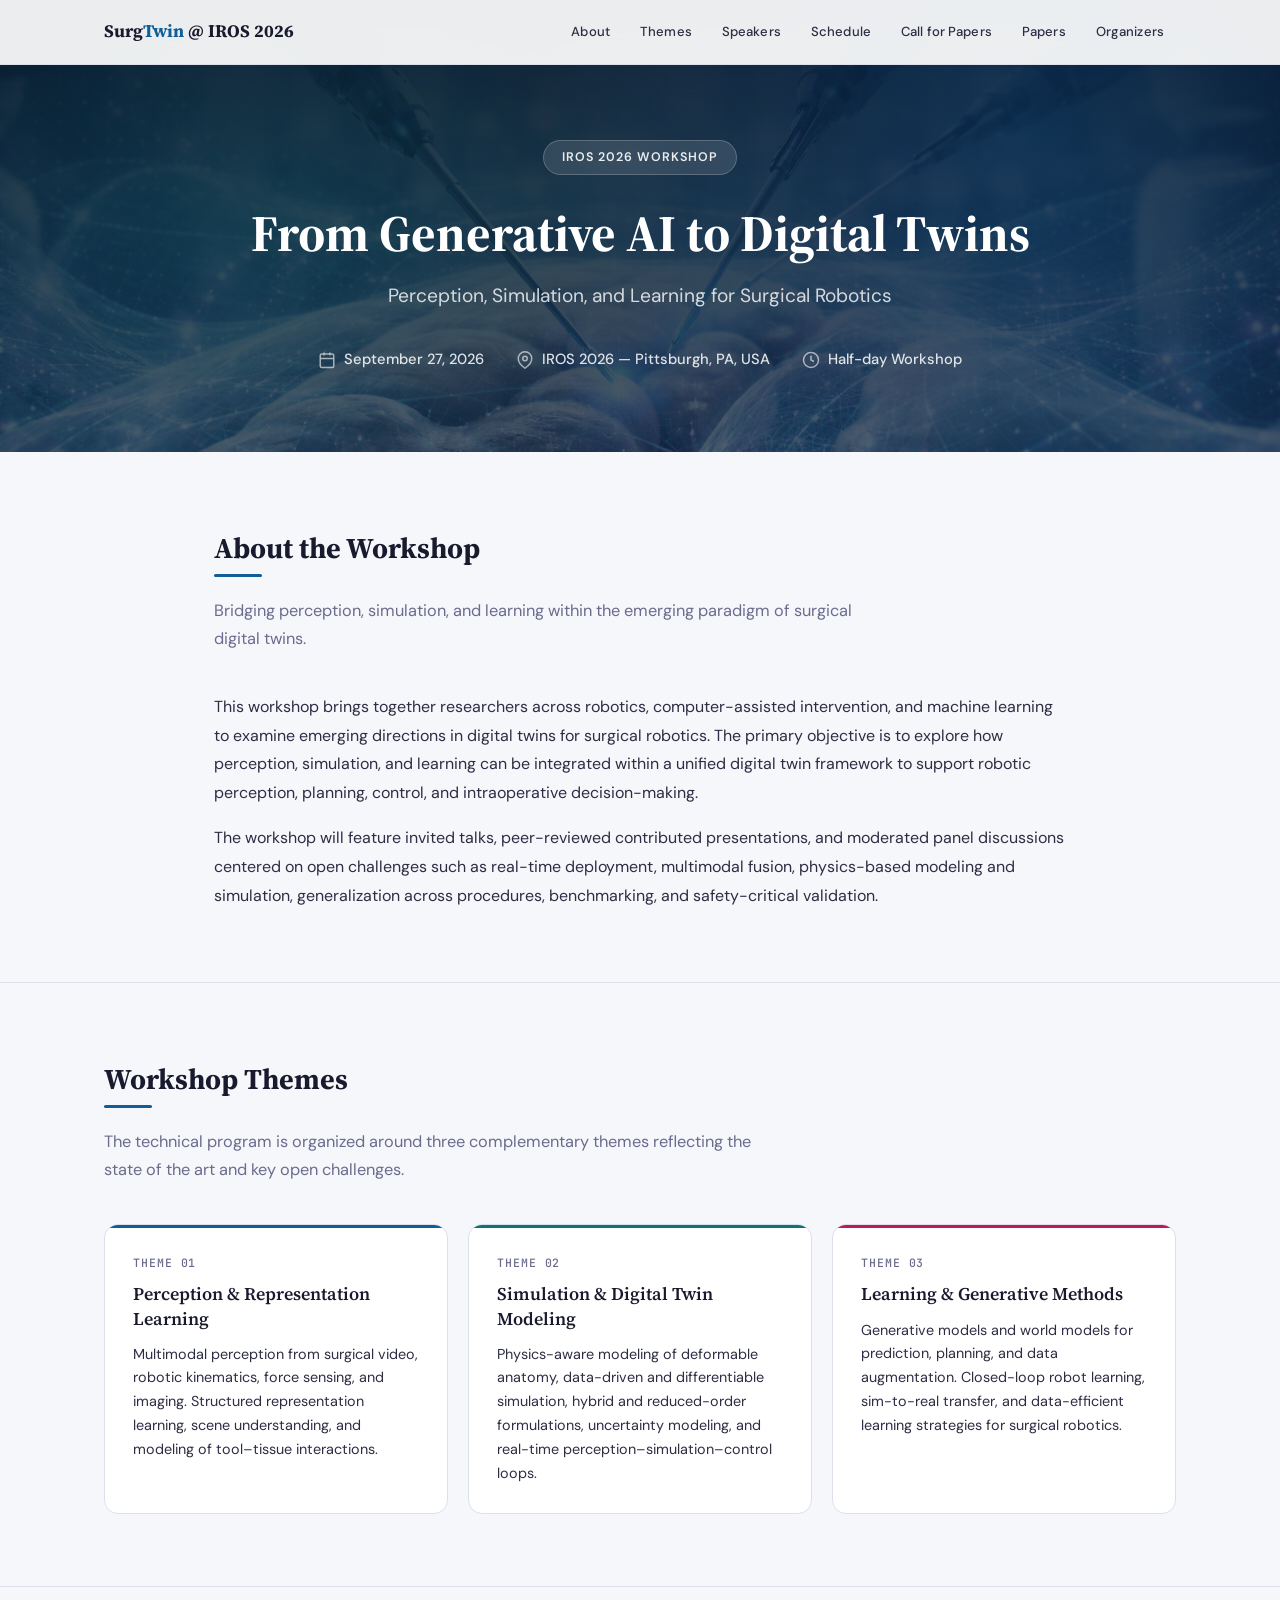
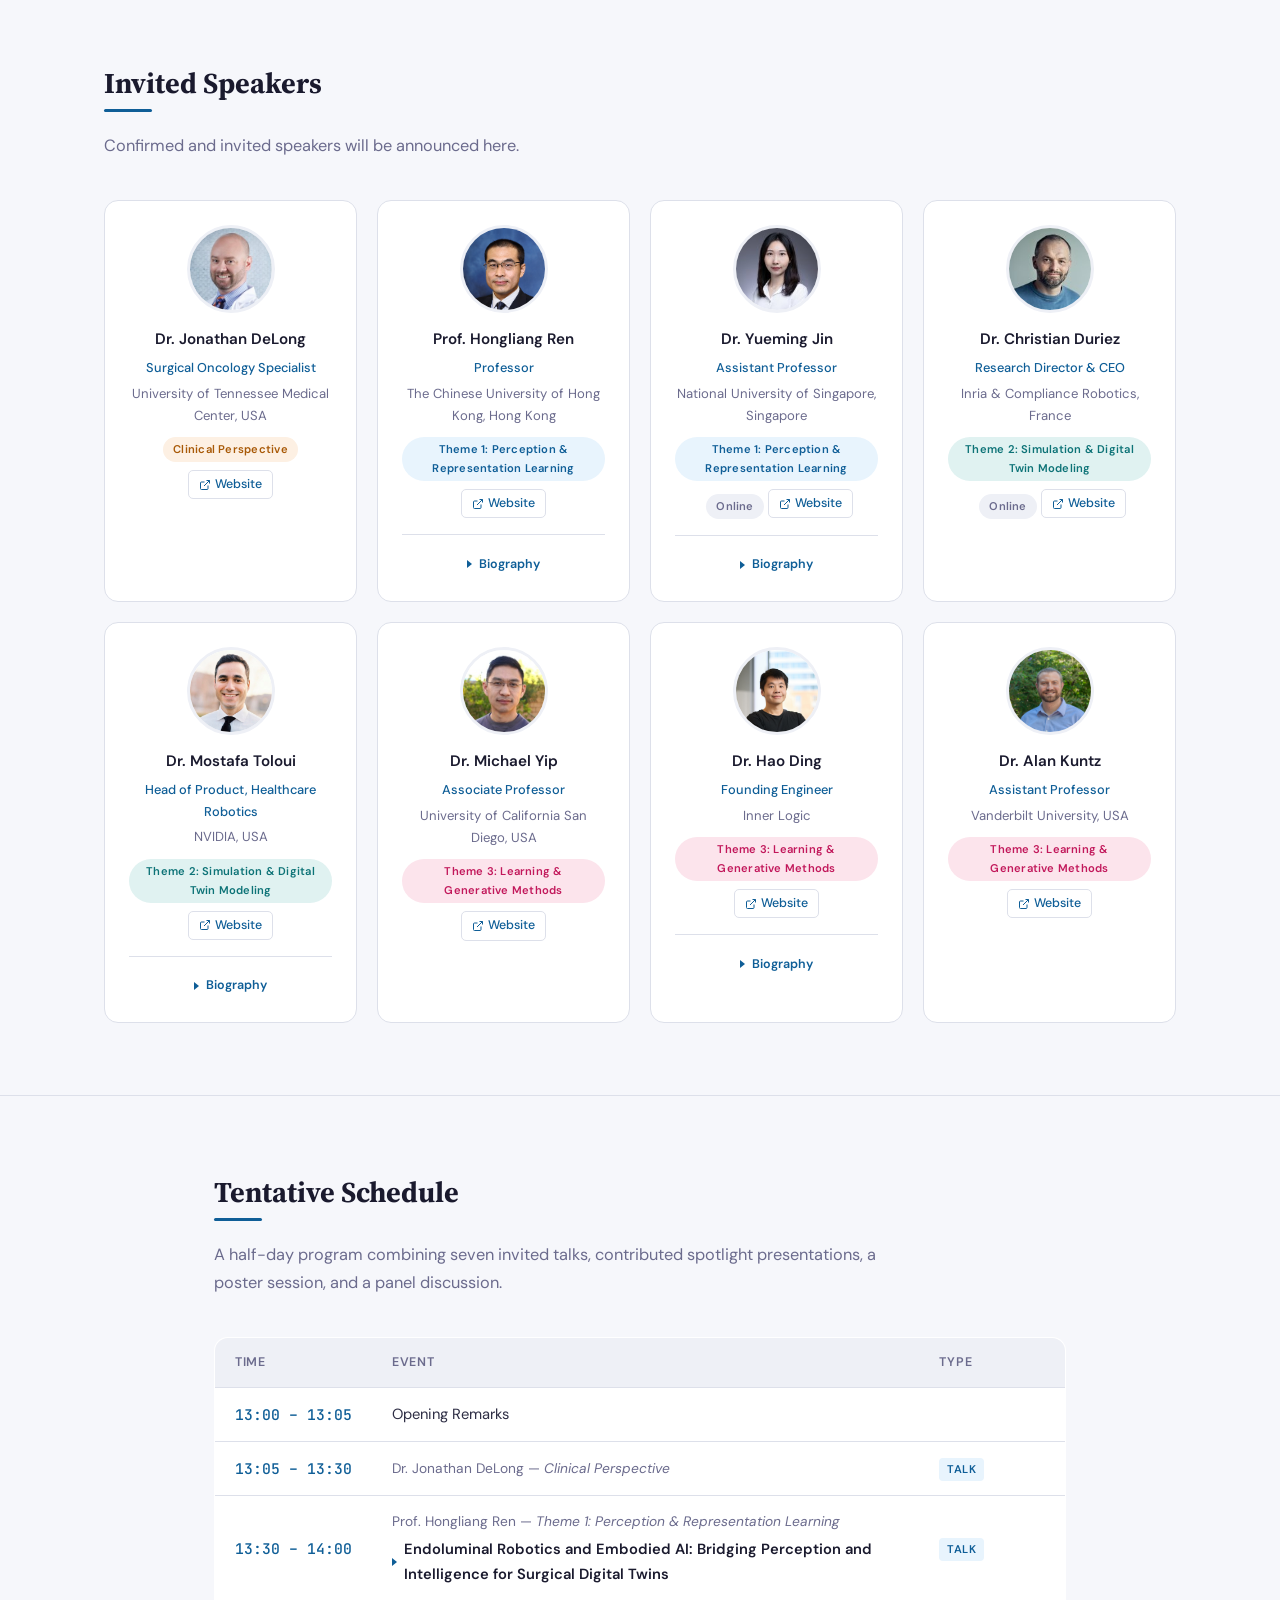
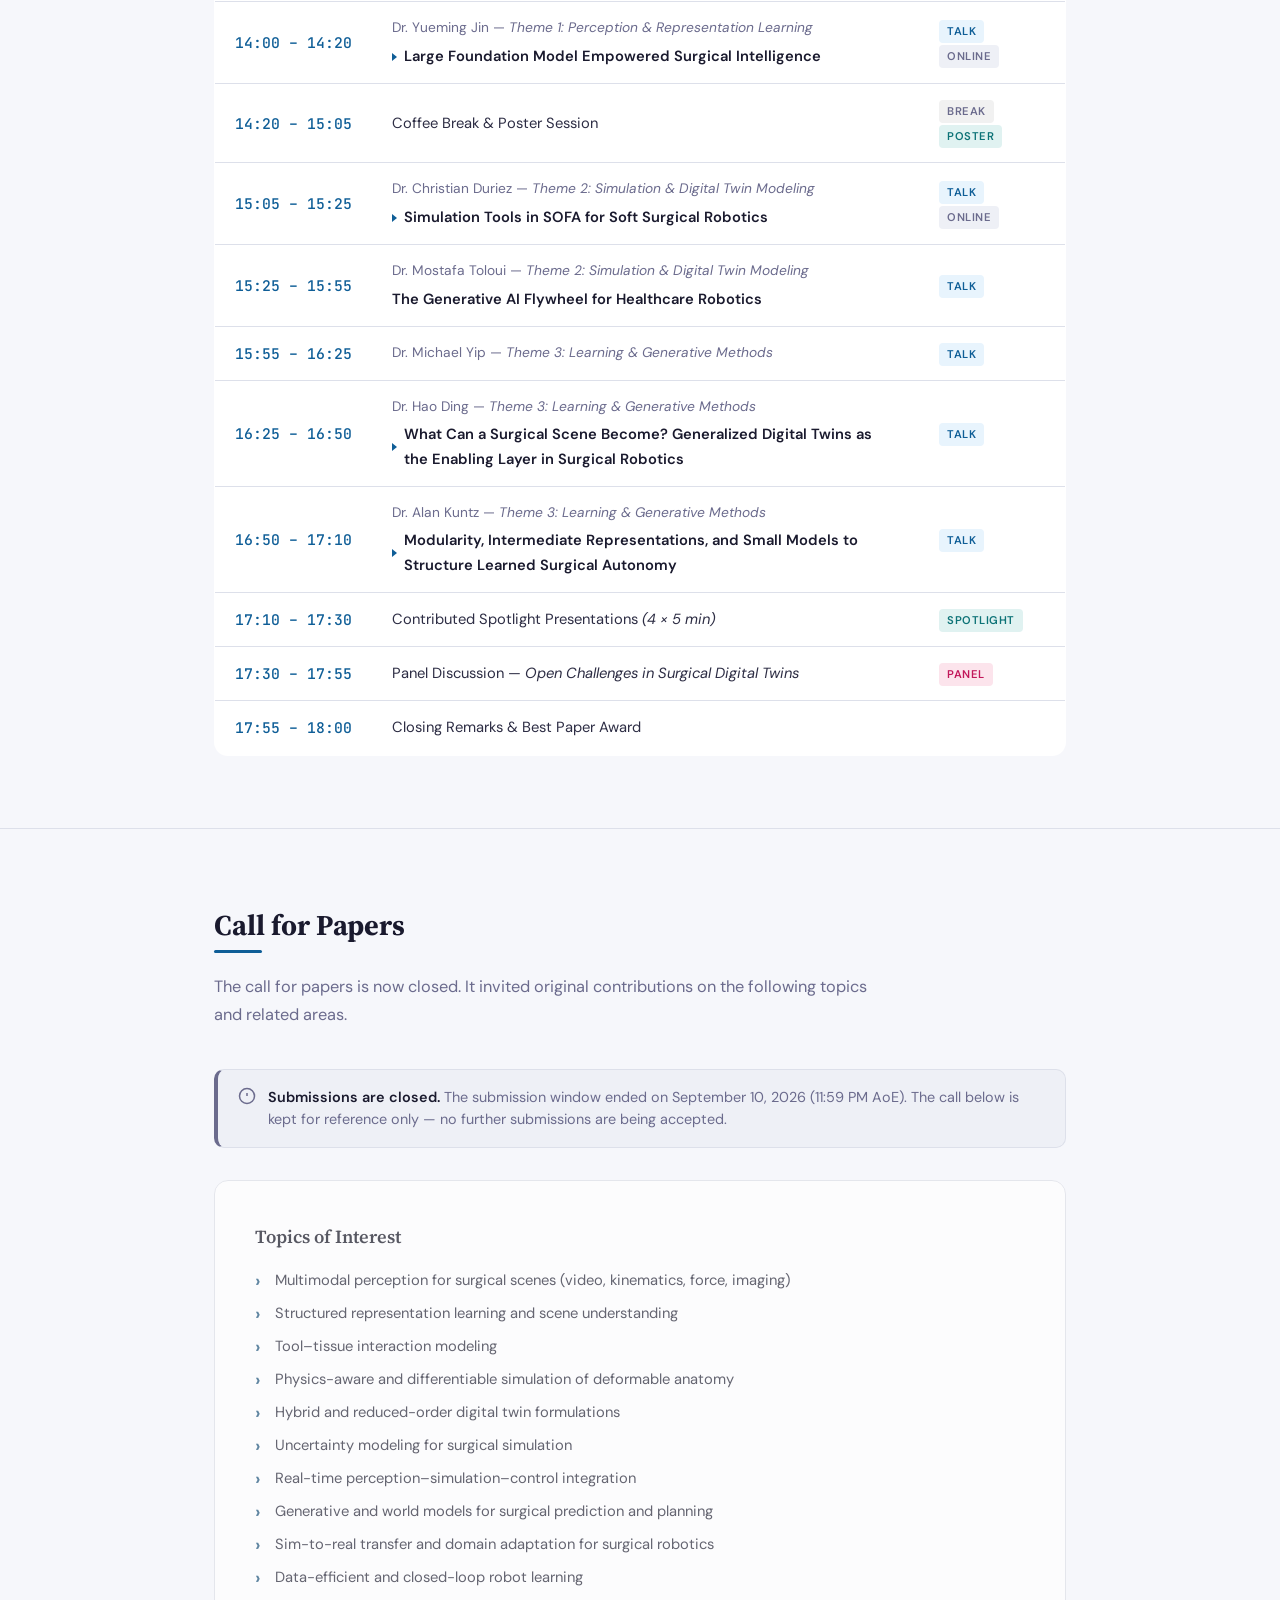
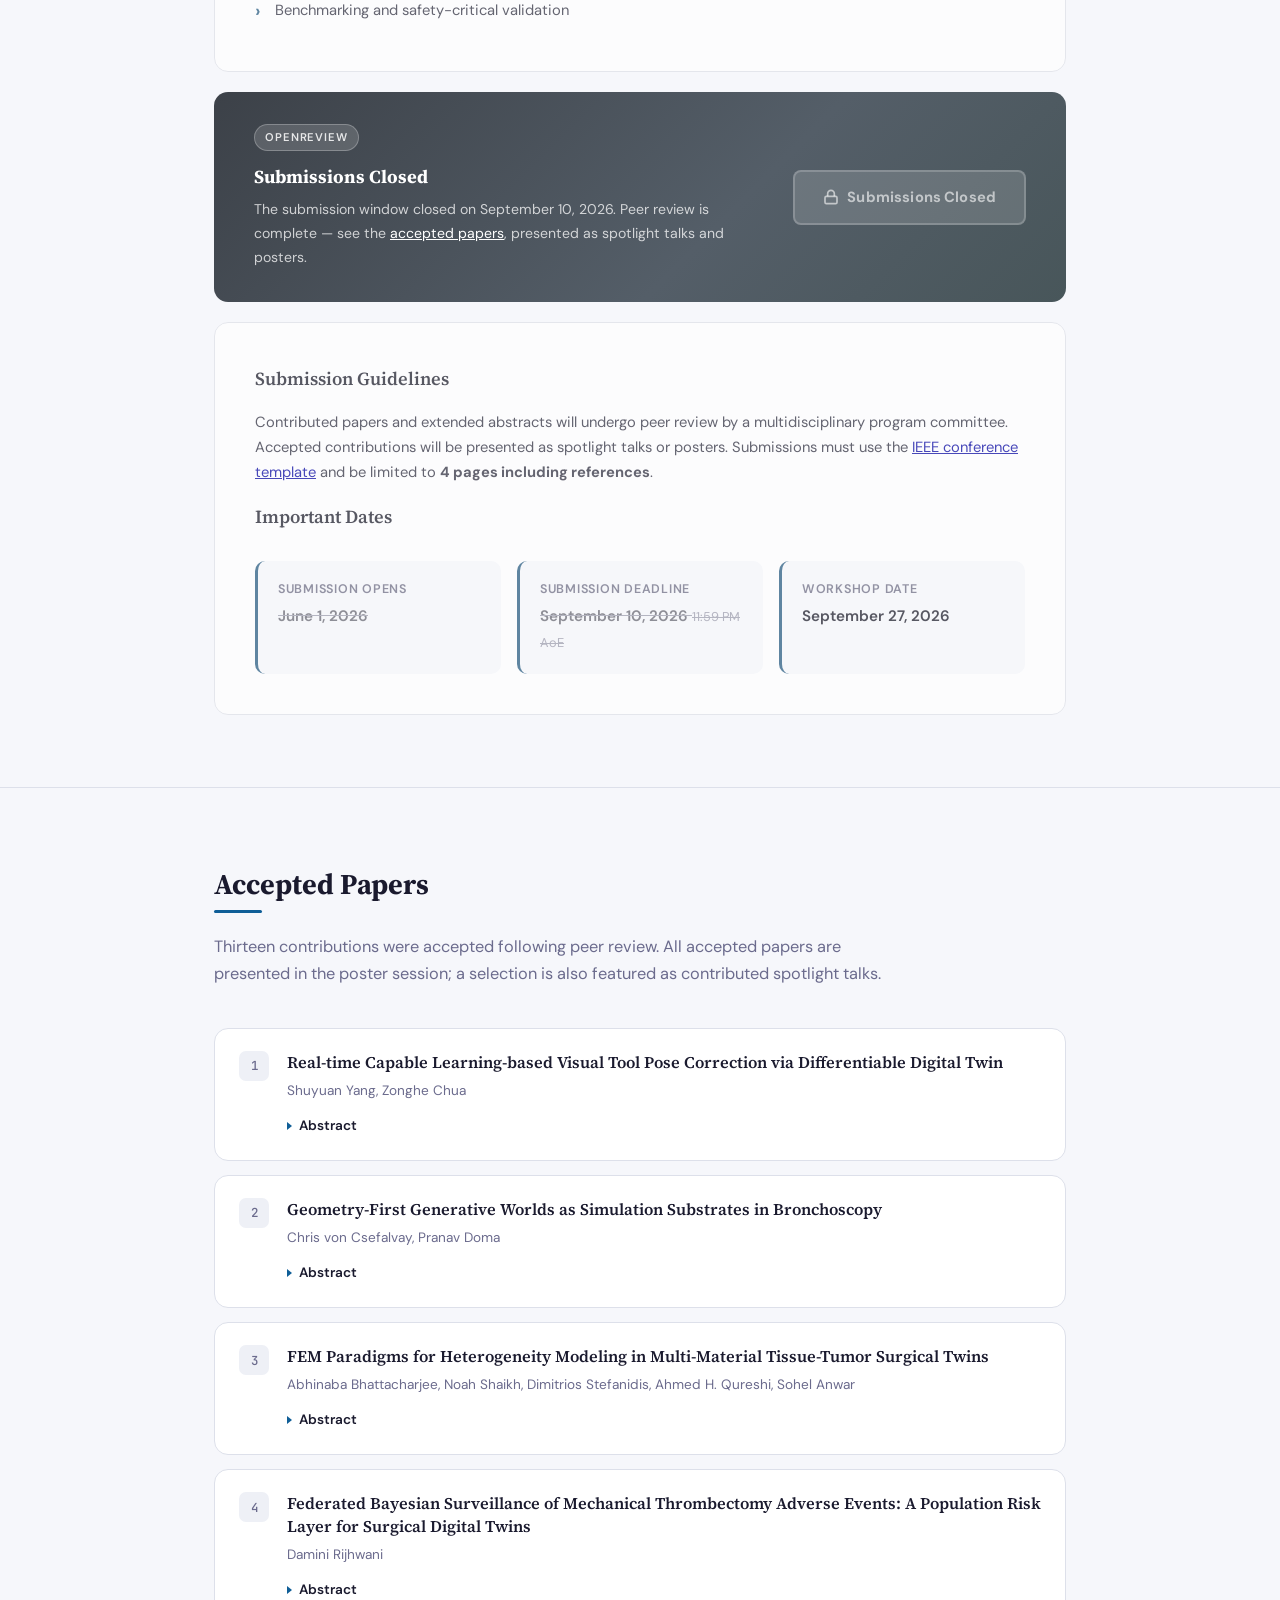
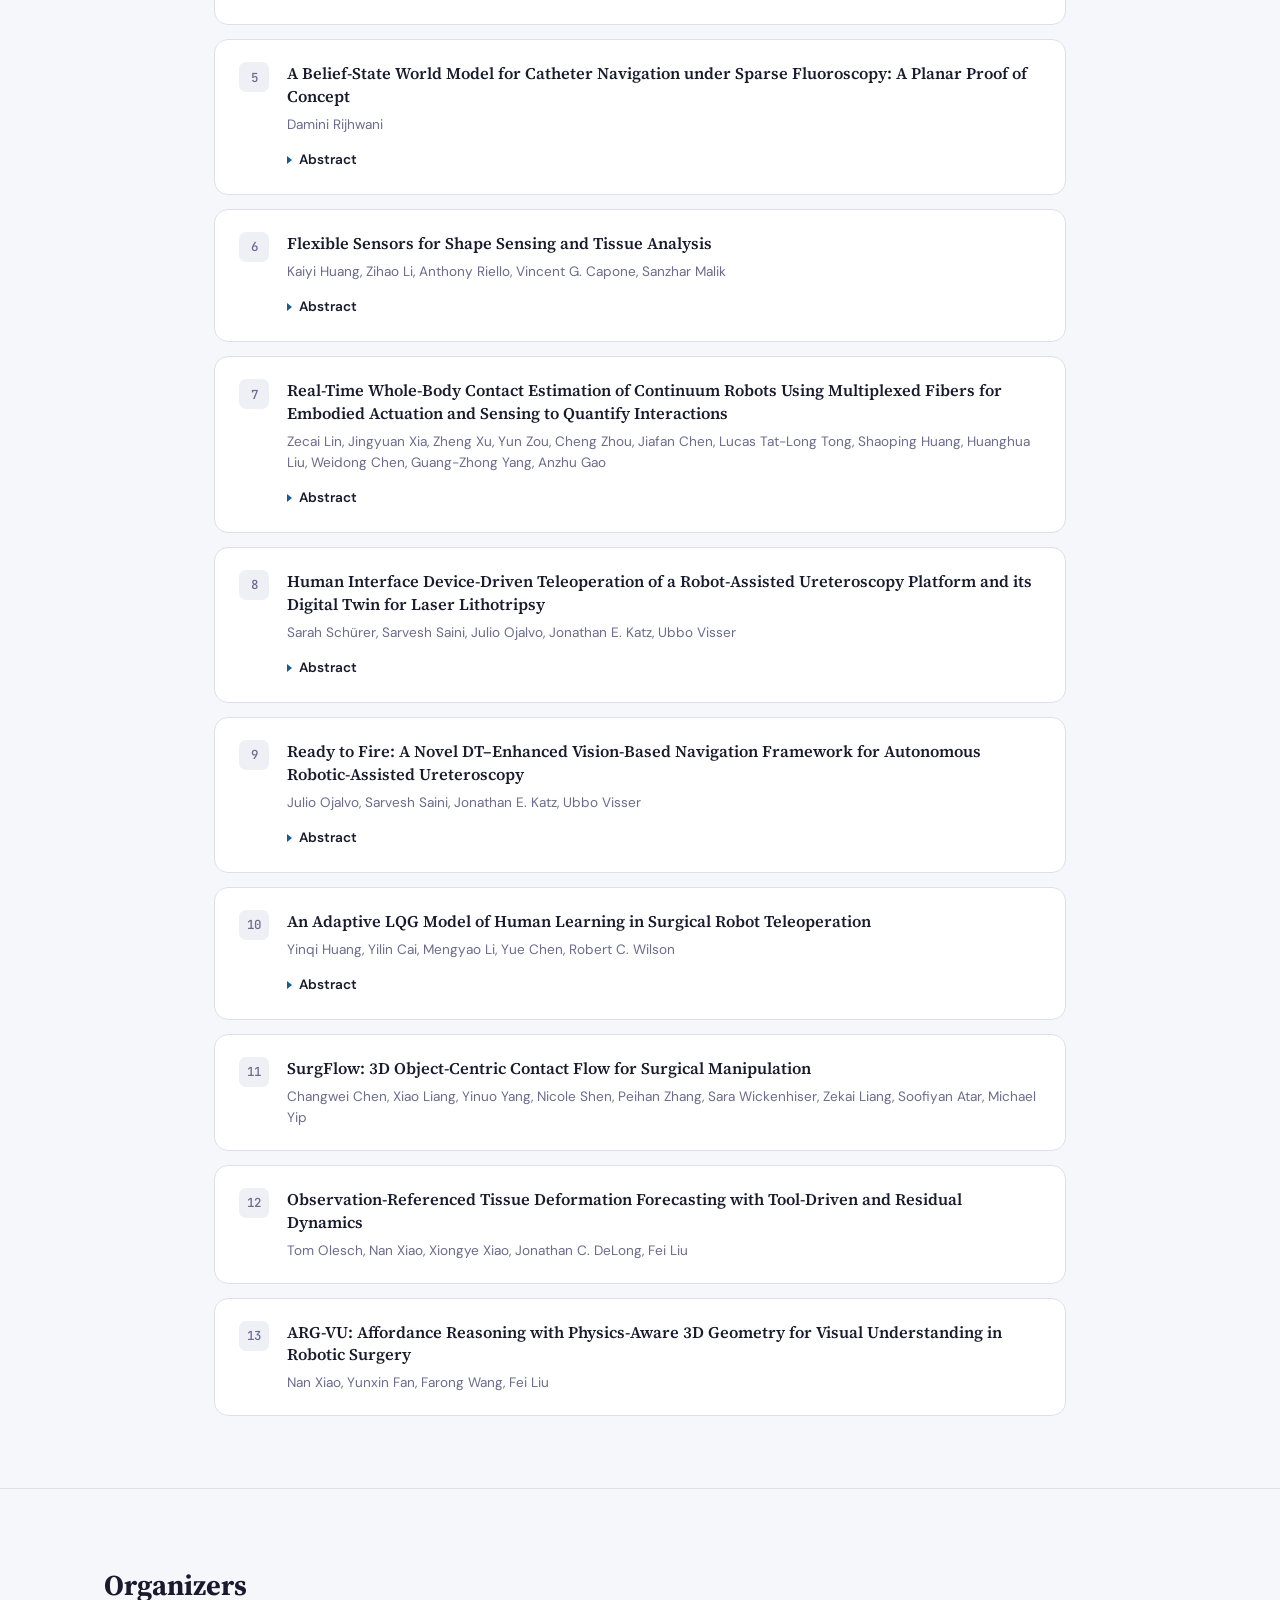
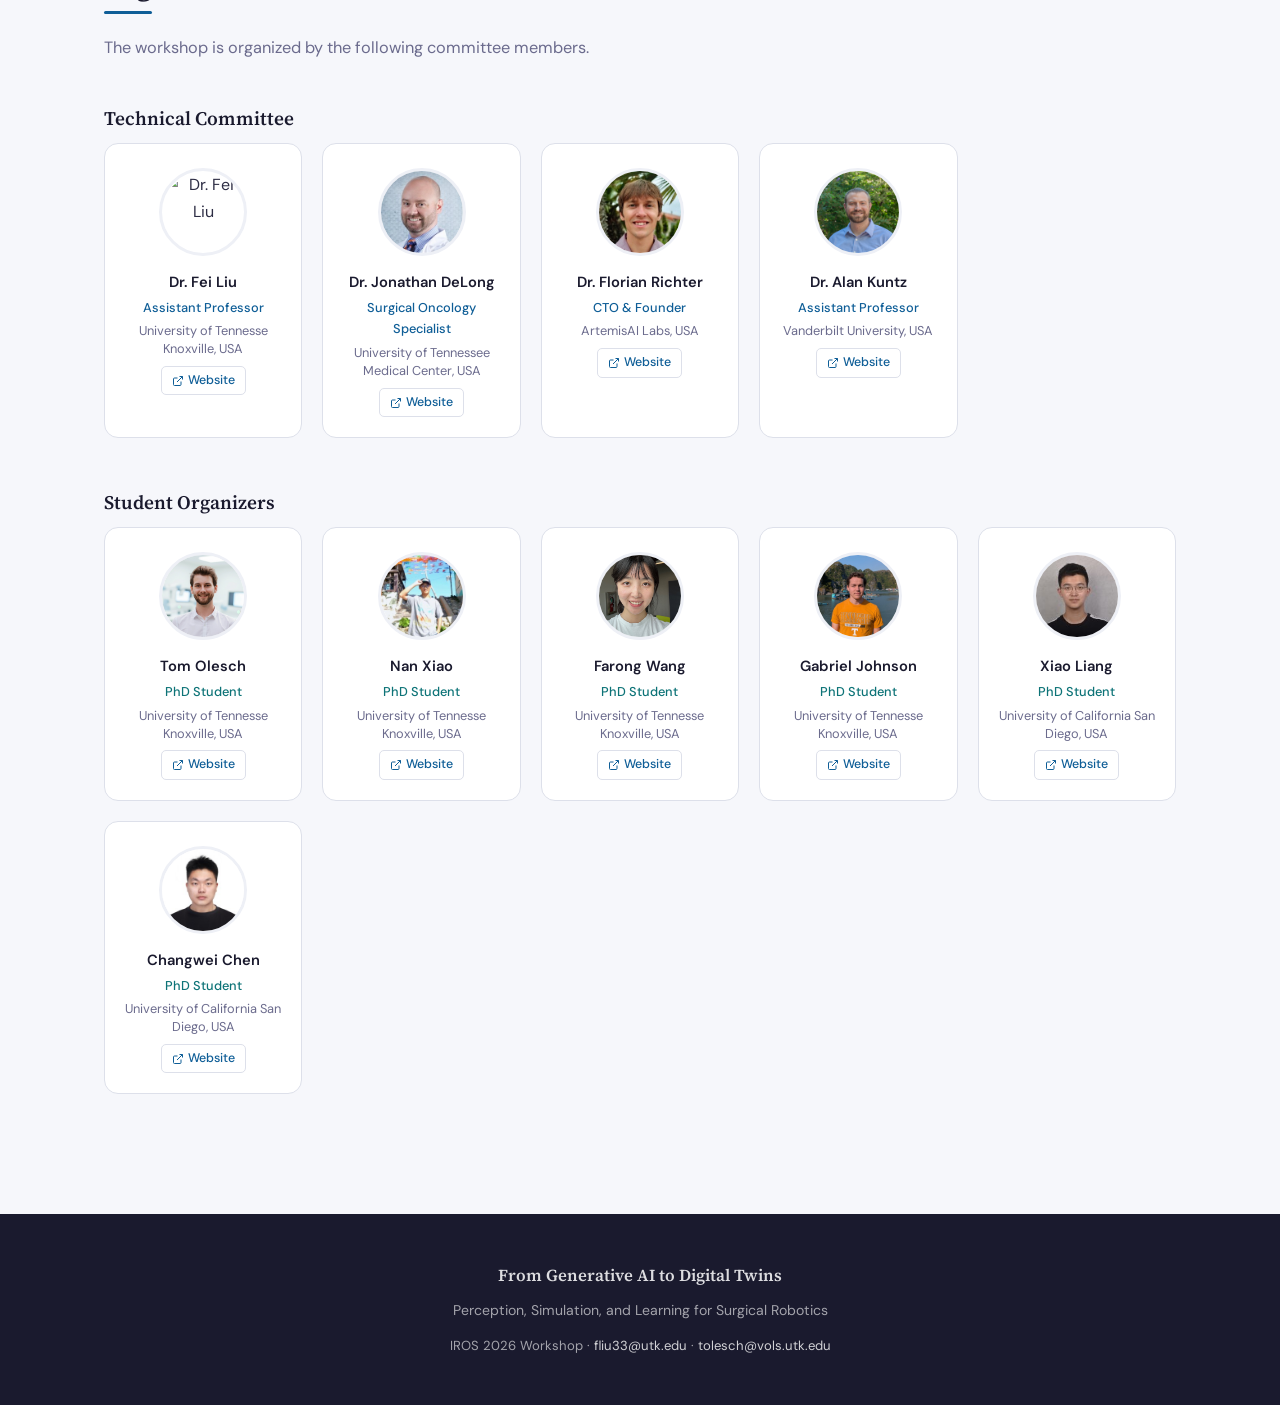
==== commit 5570c012: "update schedule" ====
--- a/index.html
+++ b/index.html
@@ -194,6 +194,20 @@
                 <p>Hao Ding is a Founding Engineer at Inner Logic and a researcher in surgical data science and surgical robotics, focused on efficient methods for building digital twin representations and their downstream applications.</p>
             </details>
         </div>
+        <div class="speaker-card">
+            <img class="org-photo" src="images/alan_kuntz.png" alt="Dr. Alan Kuntz">
+            <div class="speaker-name">Dr. Alan Kuntz</div>
+            <div class="org-role">Assistant Professor</div>
+            <!-- TODO: confirm affiliation -- copied from his organizer card, which says
+                 Vanderbilt while his website is hosted at utah.edu. -->
+            <div class="speaker-affil">Vanderbilt University, USA</div>
+            <span class="speaker-theme theme-3">Theme 3: Learning &amp; Generative Methods</span>
+            <a class="org-link" href="https://users.cs.utah.edu/~adk/" target="_blank" rel="noopener">
+                <svg viewBox="0 0 24 24" fill="none" stroke="currentColor" stroke-width="2"><path d="M18 13v6a2 2 0 01-2 2H5a2 2 0 01-2-2V8a2 2 0 012-2h6"/><polyline points="15 3 21 3 21 9"/><line x1="10" y1="14" x2="21" y2="3"/></svg>
+                Website
+            </a>
+            <!-- TODO: add <details class="speaker-bio"> block once a biography is provided -->
+        </div>
     </div>
 </section>
 
@@ -290,16 +304,27 @@
             </tr>
             <tr>
                 <td class="time-cell">16:50 &ndash; 17:10</td>
+                <td>
+                    <span class="talk-speaker">Dr. Alan Kuntz &mdash; <em>Theme 3: Learning &amp; Generative Methods</em></span>
+                    <details class="talk-abstract">
+                        <summary>Modularity, Intermediate Representations, and Small Models to Structure Learned Surgical Autonomy</summary>
+                        <p>In the surgical domain, where internet-scale data either does not exist or does not have high fidelity, end-to-end learning and generalist models are not naturally poised to succeed. Additionally, the safety constraints of surgery require consistent, verifiable, and inspectable autonomy. In this talk I&rsquo;ll lay out my case for the use of small, modular models which leverage intermediate representations and/or explicit probabilistic reasoning in surgical autonomy. These paradigms enable the integration of established engineering methodology with the performance of data-driven methods, a critical component in translating these concepts into regulated, safety-critical domains.</p>
+                    </details>
+                </td>
+                <td><span class="event-type type-talk">Talk</span></td>
+            </tr>
+            <tr>
+                <td class="time-cell">17:10 &ndash; 17:30</td>
                 <td>Contributed Spotlight Presentations <em>(4 &times; 5 min)</em></td>
                 <td><span class="event-type type-contrib">Spotlight</span></td>
             </tr>
             <tr>
-                <td class="time-cell">17:10 &ndash; 17:35</td>
+                <td class="time-cell">17:30 &ndash; 17:55</td>
                 <td>Panel Discussion &mdash; <em>Open Challenges in Surgical Digital Twins</em></td>
                 <td><span class="event-type type-panel">Panel</span></td>
             </tr>
             <tr>
-                <td class="time-cell">17:35 &ndash; 17:40</td>
+                <td class="time-cell">17:55 &ndash; 18:00</td>
                 <td>Closing Remarks &amp; Best Paper Award</td>
                 <td></td>
             </tr>
@@ -571,22 +596,22 @@
     <h3 class="org-subheading">Student Organizers</h3>
     <div class="org-grid org-grid-5">
         <div class="org-card">
+            <img class="org-photo" src="images/tom_olesch.jpg" alt="Tom Olesch">
+            <div class="org-name">Tom Olesch</div>
+            <div class="org-role">PhD Student</div>
+            <div class="org-affil">University of Tennesse Knoxville, USA</div>
+            <a class="org-link" href="https://www.linkedin.com/in/tom-olesch/" target="_blank" rel="noopener">
+                <svg viewBox="0 0 24 24" fill="none" stroke="currentColor" stroke-width="2"><path d="M18 13v6a2 2 0 01-2 2H5a2 2 0 01-2-2V8a2 2 0 012-2h6"/><polyline points="15 3 21 3 21 9"/><line x1="10" y1="14" x2="21" y2="3"/></svg>
+                Website
+            </a>
+        </div>
+        <div class="org-card">
             <!-- Replace with: <img class="org-photo" src="photos/so1.jpg" alt="Name"> -->
             <img class="org-photo" src="images/nan_xiao.jpg" alt="Nan Xiao">
             <div class="org-name">Nan Xiao</div>
             <div class="org-role">PhD Student</div>
             <div class="org-affil">University of Tennesse Knoxville, USA</div>
             <a class="org-link" href="https://www.linkedin.com/in/nan-xiao-813952293/" target="_blank" rel="noopener">
-                <svg viewBox="0 0 24 24" fill="none" stroke="currentColor" stroke-width="2"><path d="M18 13v6a2 2 0 01-2 2H5a2 2 0 01-2-2V8a2 2 0 012-2h6"/><polyline points="15 3 21 3 21 9"/><line x1="10" y1="14" x2="21" y2="3"/></svg>
-                Website
-            </a>
-        </div>
-        <div class="org-card">
-            <img class="org-photo" src="images/tom_olesch.jpg" alt="Tom Olesch">
-            <div class="org-name">Tom Olesch</div>
-            <div class="org-role">PhD Student</div>
-            <div class="org-affil">University of Tennesse Knoxville, USA</div>
-            <a class="org-link" href="https://www.linkedin.com/in/tom-olesch/" target="_blank" rel="noopener">
                 <svg viewBox="0 0 24 24" fill="none" stroke="currentColor" stroke-width="2"><path d="M18 13v6a2 2 0 01-2 2H5a2 2 0 01-2-2V8a2 2 0 012-2h6"/><polyline points="15 3 21 3 21 9"/><line x1="10" y1="14" x2="21" y2="3"/></svg>
                 Website
             </a>
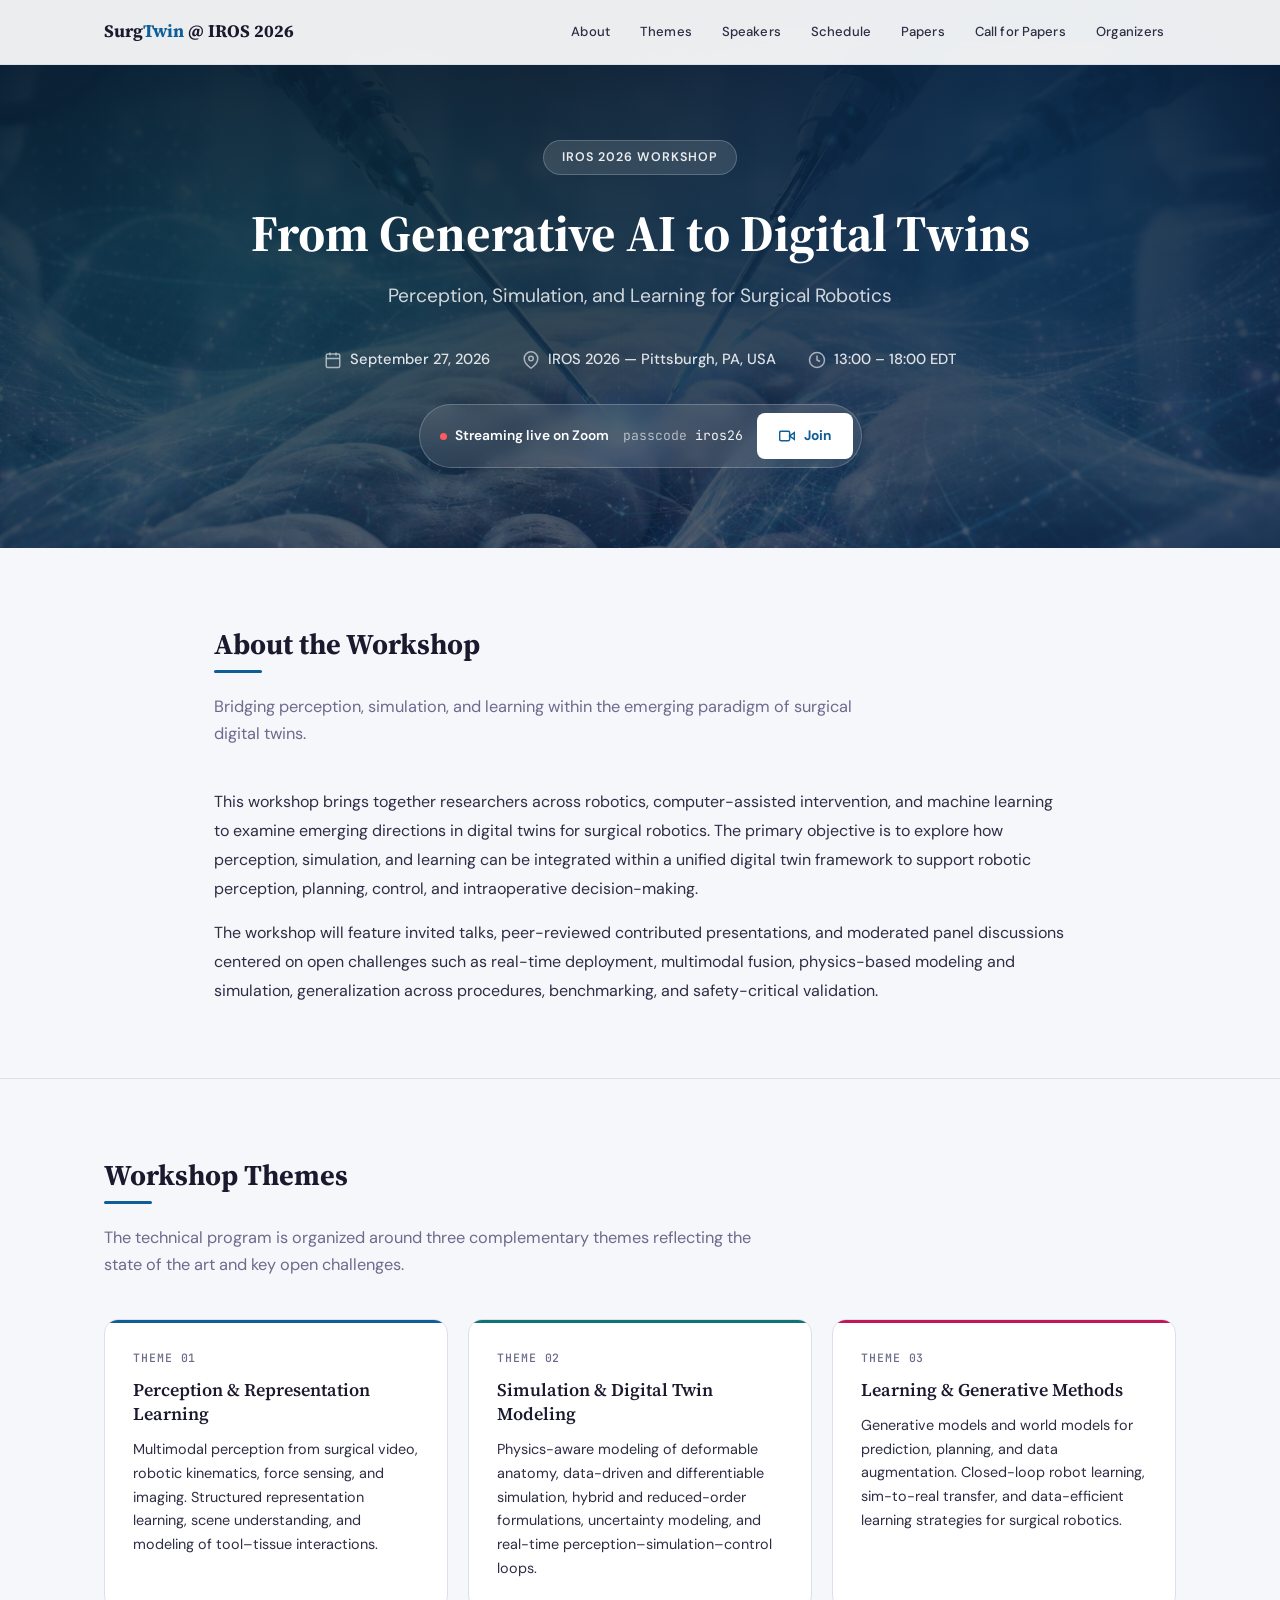
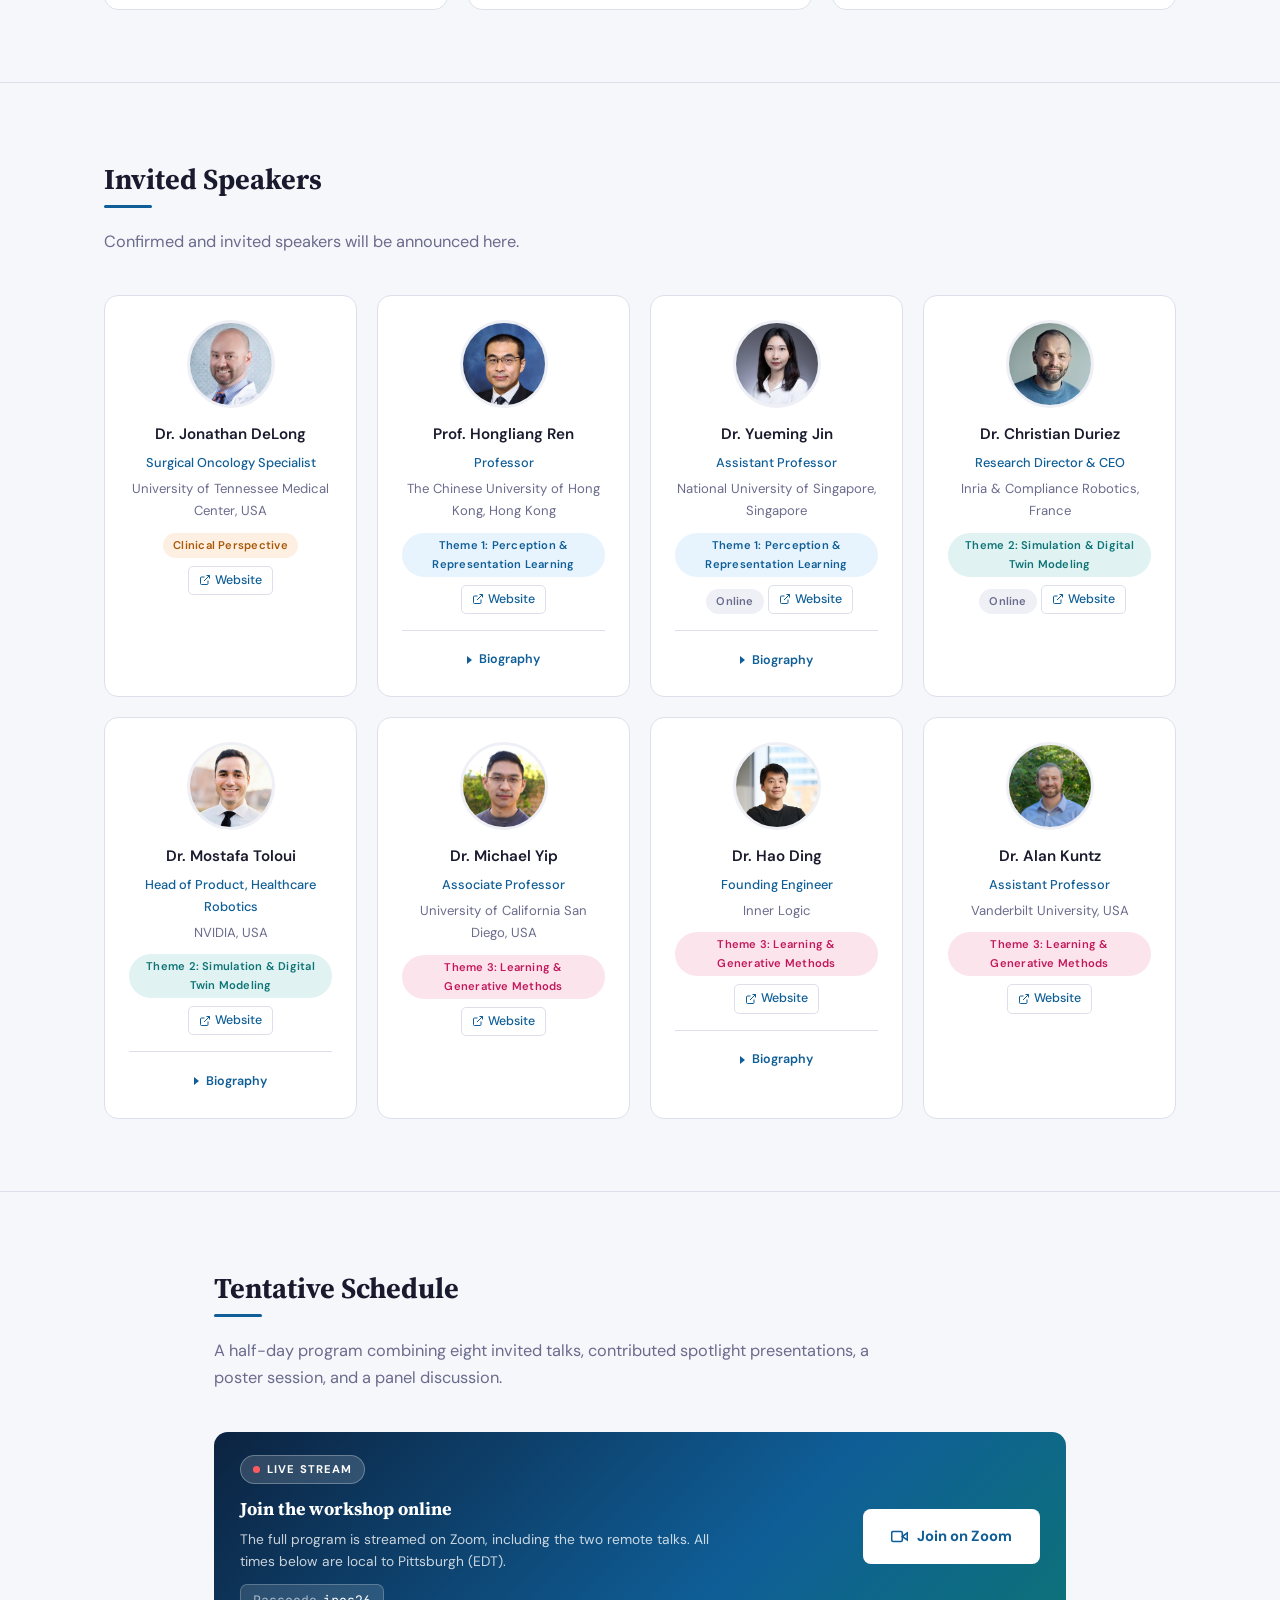
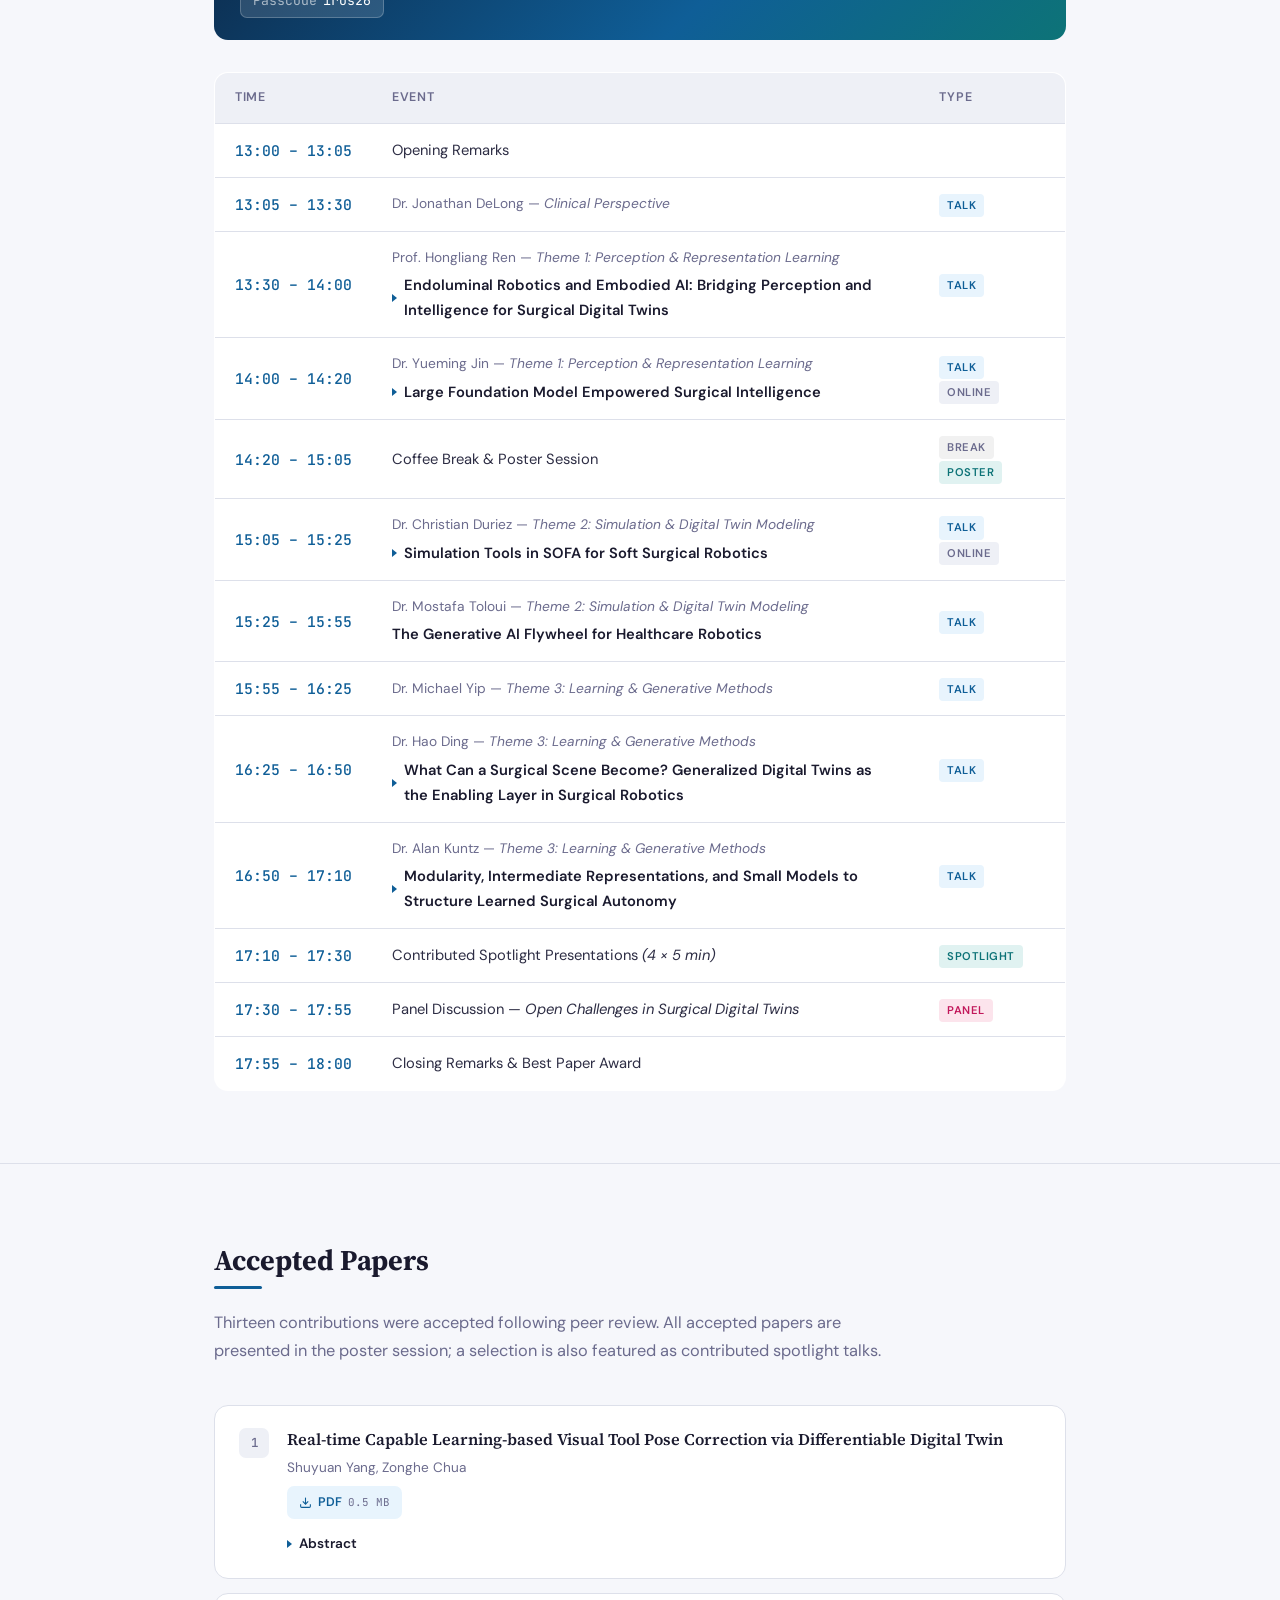
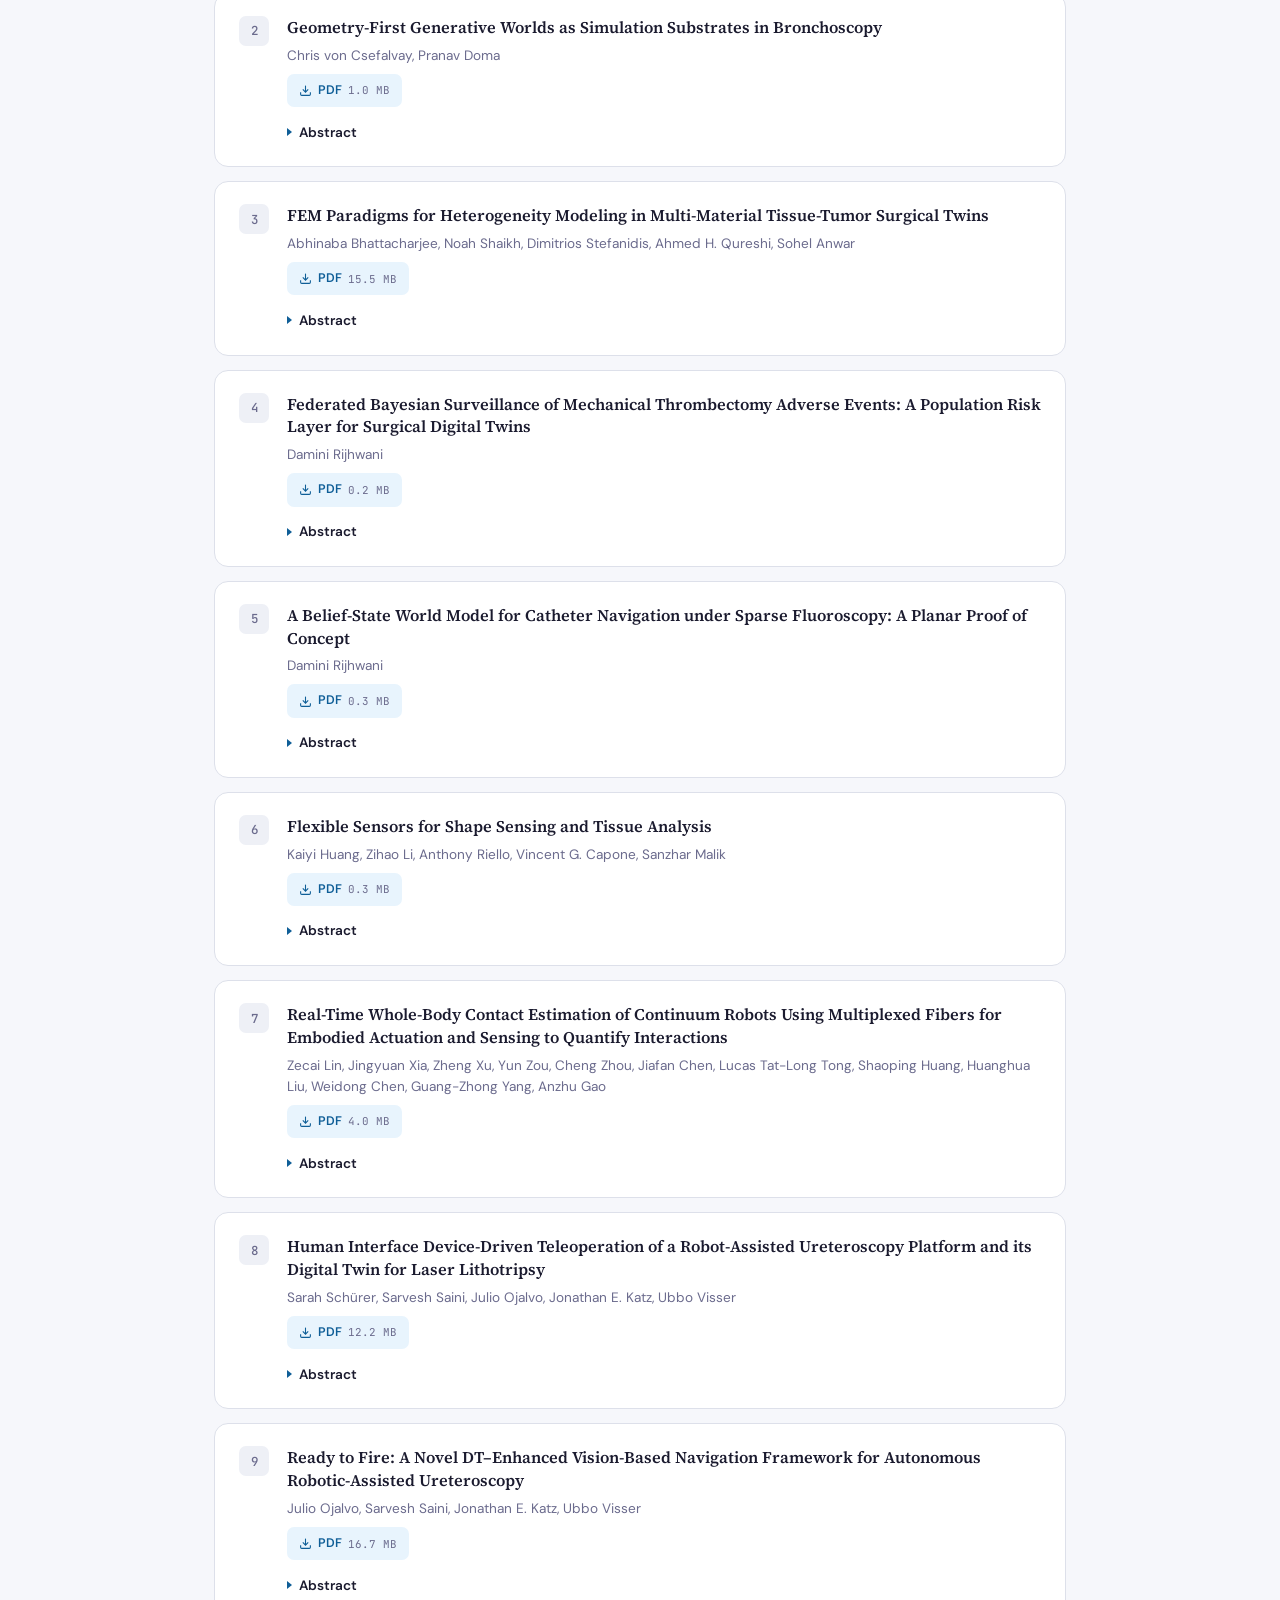
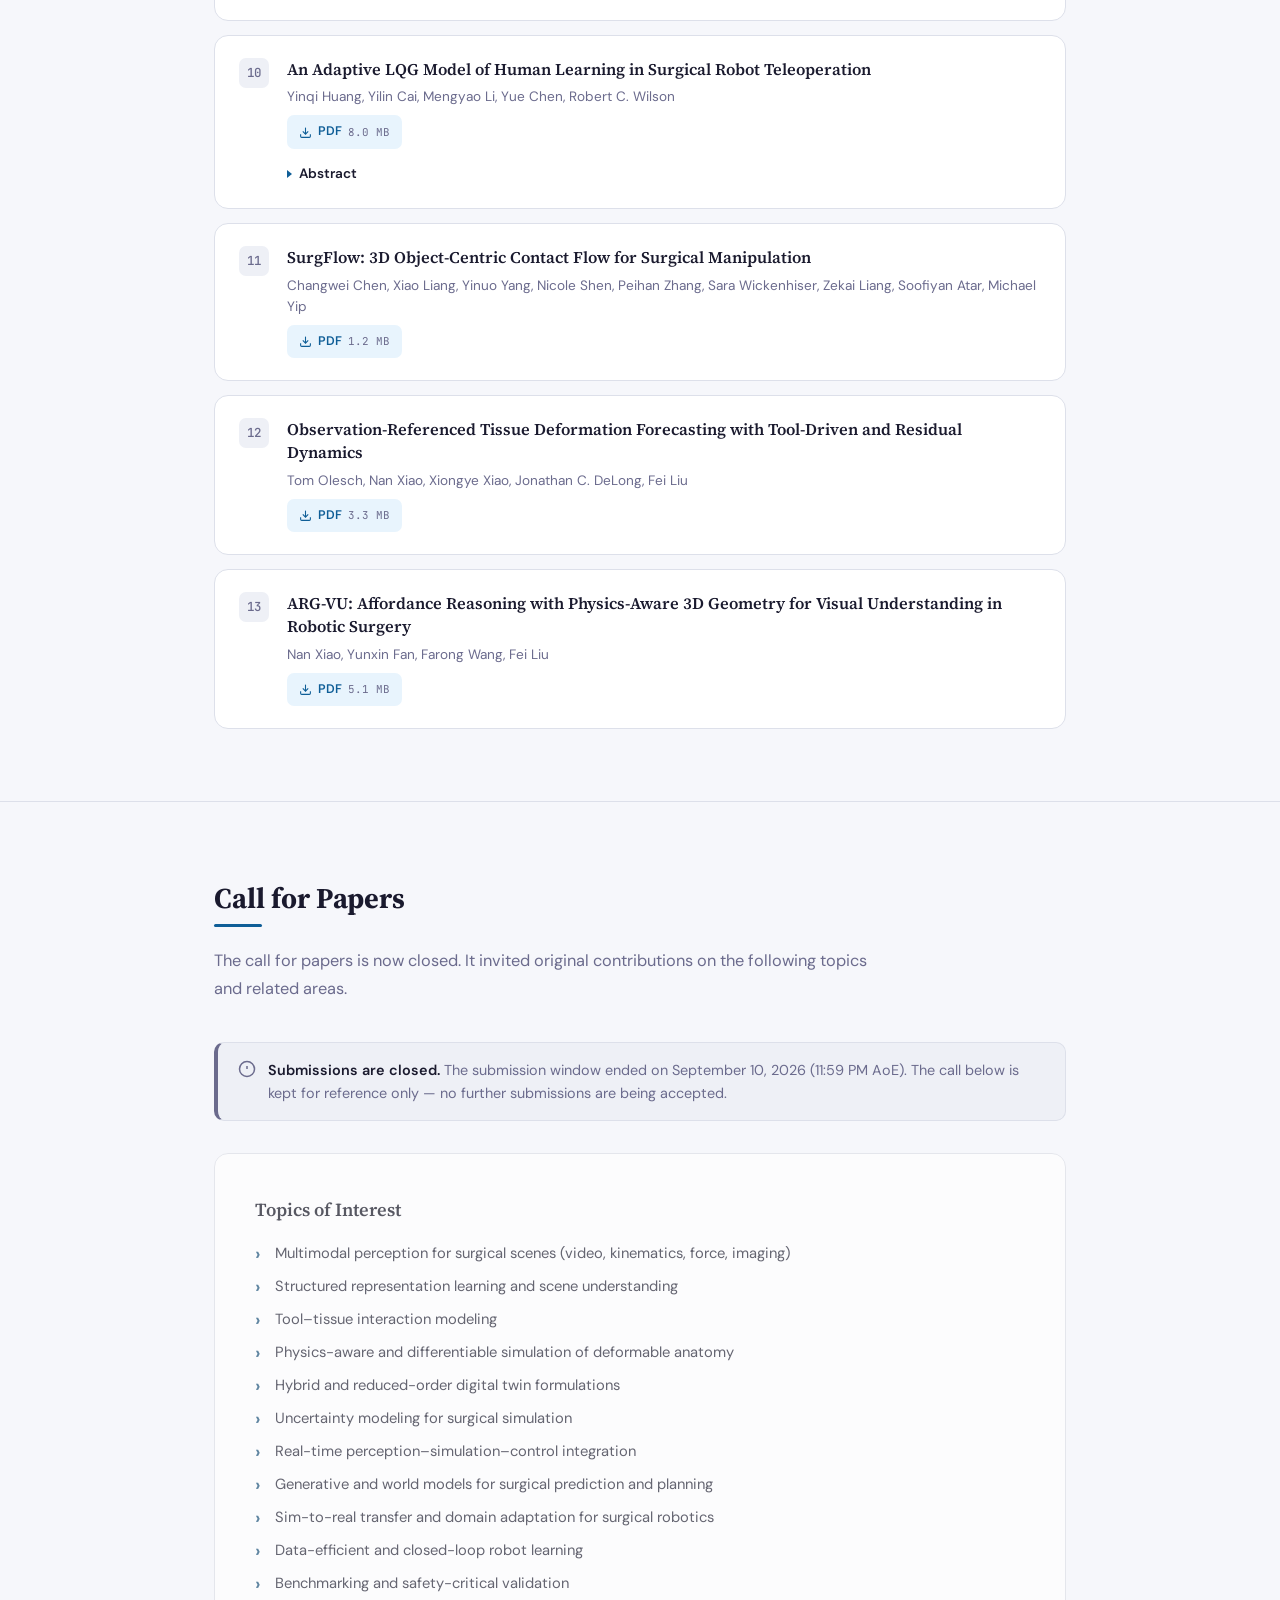
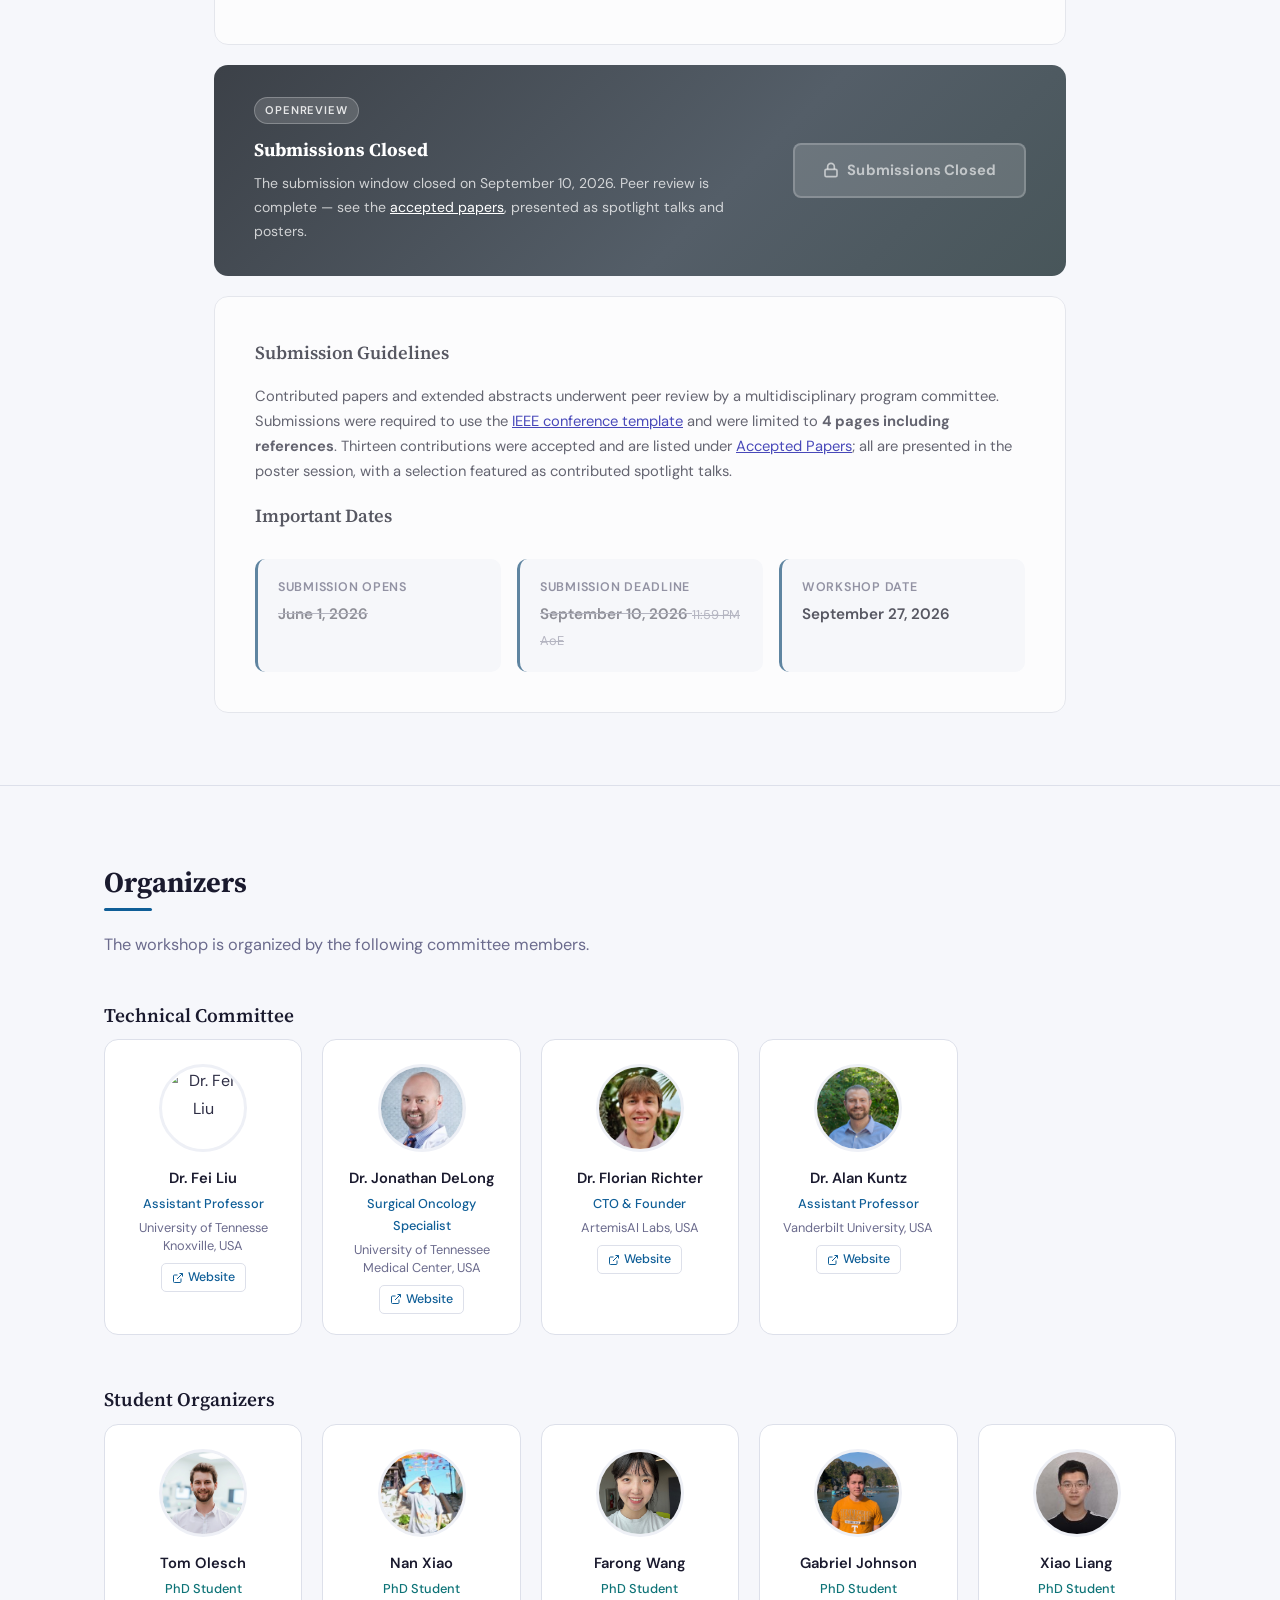
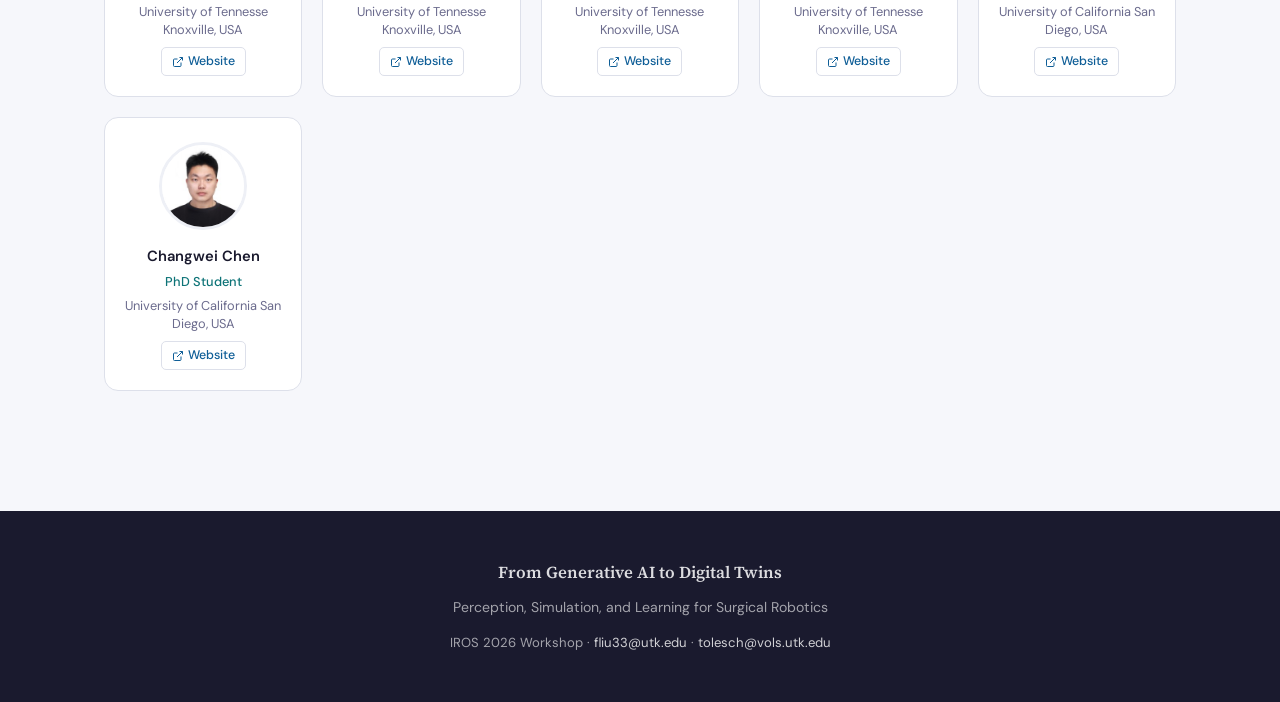
==== commit 2f71e00b: "update website" ====
--- a/index.html
+++ b/index.html
@@ -20,8 +20,8 @@
             <a href="#themes">Themes</a>
             <a href="#speakers">Speakers</a>
             <a href="#schedule">Schedule</a>
+            <a href="#papers">Papers</a>
             <a href="#cfp">Call for Papers</a>
-            <a href="#papers">Papers</a>
             <a href="#organizers">Organizers</a>
         </div>
         <button class="hamburger" id="hamburger" aria-label="Toggle navigation">
@@ -47,8 +47,17 @@
             </div>
             <div class="hero-meta-item">
                 <svg viewBox="0 0 24 24" fill="none" stroke="currentColor" stroke-width="2"><circle cx="12" cy="12" r="10"/><path d="M12 6v6l4 2"/></svg>
-                <span>Half-day Workshop</span>
-            </div>
+                <span>13:00 &ndash; 18:00 EDT</span>
+            </div>
+        </div>
+
+        <div class="hero-live">
+            <span class="hero-live-label"><span class="live-dot"></span> Streaming live on Zoom</span>
+            <span class="hero-live-pass"><b>passcode</b> iros26</span>
+            <a class="btn-live" href="https://tennessee.zoom.us/j/3267486309?omn=85027320460" target="_blank" rel="noopener">
+                <svg viewBox="0 0 24 24" fill="none" stroke="currentColor" stroke-width="2.2" width="16" height="16"><path d="M23 7l-7 5 7 5V7z"/><rect x="1" y="5" width="15" height="14" rx="2"/></svg>
+                Join
+            </a>
         </div>
     </div>
 </header>
@@ -216,7 +225,23 @@
 <!-- SCHEDULE -->
 <section class="section fade-in" id="schedule">
     <h2 class="section-title">Tentative Schedule</h2>
-    <p class="section-lead">A half-day program combining seven invited talks, contributed spotlight presentations, a poster session, and a panel discussion.</p>
+    <p class="section-lead">A half-day program combining eight invited talks, contributed spotlight presentations, a poster session, and a panel discussion.</p>
+
+    <div class="livestream">
+        <div class="livestream-text">
+            <span class="live-badge"><span class="live-dot"></span> Live Stream</span>
+            <h3>Join the workshop online</h3>
+            <p>The full program is streamed on Zoom, including the two remote talks. All times below are local to Pittsburgh (EDT).</p>
+            <div class="livestream-meta">
+                <span class="live-pass"><span>Passcode</span>iros26</span>
+            </div>
+        </div>
+        <a class="btn-live" href="https://tennessee.zoom.us/j/3267486309?omn=85027320460" target="_blank" rel="noopener">
+            <svg viewBox="0 0 24 24" fill="none" stroke="currentColor" stroke-width="2.2" width="17" height="17"><path d="M23 7l-7 5 7 5V7z"/><rect x="1" y="5" width="15" height="14" rx="2"/></svg>
+            Join on Zoom
+        </a>
+    </div>
+
     <table class="schedule-table">
         <thead>
             <tr>
@@ -330,6 +355,163 @@
             </tr>
         </tbody>
     </table>
+</section>
+
+<hr class="divider">
+
+<!-- ACCEPTED PAPERS -->
+<section class="section fade-in" id="papers">
+    <h2 class="section-title">Accepted Papers</h2>
+    <p class="section-lead">Thirteen contributions were accepted following peer review. All accepted papers are presented in the poster session; a selection is also featured as contributed spotlight talks.</p>
+    <div class="paper-list">
+        <div class="paper-item">
+            <div class="paper-num">1</div>
+            <div class="paper-body">
+                <div class="paper-title">Real-time Capable Learning-based Visual Tool Pose Correction via Differentiable Digital Twin</div>
+                <div class="paper-authors">Shuyuan Yang, Zonghe Chua</div>
+                <a class="paper-pdf" href="papers/Real-time_Capable_Learning-based_Visual_Tool_Pose_Correction_via_Differentiable_Digital_Twin.pdf" target="_blank" rel="noopener"><svg viewBox="0 0 24 24" fill="none" stroke="currentColor" stroke-width="2" width="13" height="13"><path d="M21 15v4a2 2 0 01-2 2H5a2 2 0 01-2-2v-4"/><polyline points="7 10 12 15 17 10"/><line x1="12" y1="15" x2="12" y2="3"/></svg> PDF <span>0.5&nbsp;MB</span></a>
+                <details class="talk-abstract">
+                    <summary>Abstract</summary>
+                    <p>Autonomy in robot-assisted minimally invasive surgery has the potential to reduce surgeon cognitive and task load, thereby increasing procedural efficiency. However, implementing accurate autonomous control can be difficult due to poor end-effector proprioception. Joint encoder readings are typically inaccurate due to kinematic non-idealities in their cable-driven transmissions. Vision-based pose estimation approaches are highly effective, but lack real-time capability, generalizability, or can be hard to train. In this work, we demonstrate a real-time capable, Vision Transformer-based pose estimation approach that is trained using end-to-end differentiable kinematics and rendering. We demonstrate the potential of this approach to correct for noisy pose estimates through a real robot dataset and the potential real-time processing ability. Our approach is able to reduce more than 50\% of hand-eye translation errors in the dataset, reaching the same performance level as an existing optimization-based method. Our approach is four times faster, and capable of near real-time inference at 22 Hz. A zero-shot prediction on an unseen dataset shows good generalization ability, and can be further finetuned for increased performance without human labeling.</p>
+                </details>
+            </div>
+        </div>
+        <div class="paper-item">
+            <div class="paper-num">2</div>
+            <div class="paper-body">
+                <div class="paper-title">Geometry-First Generative Worlds as Simulation Substrates in Bronchoscopy</div>
+                <div class="paper-authors">Chris von Csefalvay, Pranav Doma</div>
+                <a class="paper-pdf" href="papers/Geometry-First_Generative_Worlds_as_Simulation_Substrates_in_Bronchoscopy.pdf" target="_blank" rel="noopener"><svg viewBox="0 0 24 24" fill="none" stroke="currentColor" stroke-width="2" width="13" height="13"><path d="M21 15v4a2 2 0 01-2 2H5a2 2 0 01-2-2v-4"/><polyline points="7 10 12 15 17 10"/><line x1="12" y1="15" x2="12" y2="3"/></svg> PDF <span>1.0&nbsp;MB</span></a>
+                <details class="talk-abstract">
+                    <summary>Abstract</summary>
+                    <p>The limiting factor for endoluminal robotics in bronchoscopic approaches is not algorithms but supervision -- essentially, a data problem: recordings are scarce, privacy-encumbered and rarely carry ground truth for pose nor depth. We describe SynAirG, a manifest-driven procedural pipeline that turns chest CTs into navigable, metric bronchoscopy worlds. In the generative setting, procedurally synthesised volumes are reduced to quality-assured airway meshes and centreline graphs, procedure-style scope trajectories are sampled, and frame-aligned depth, surface normals and per-pixel shading streams are rendered with exact pose. All of this is packaged in the LeRobot and TUM trajectory formats, ready for SLAM training or other downstream applications. We validate the methodology on a large set of synthetic cases, characterising anatomical and kinematic spread. We then report pitfalls with equal candour, including how corpus-level fingerprinting of the full release exposed silent anatomical mode collapse caused by cache reuse upstream of otherwise-passing per-case quality gates, and we outline two unaddressed realism gaps, conditional neural appearance for mucosal pathology and prescribed respiratory deformation, with concrete pathways for both. Geometry-first generation reconciles the desire for realism with the need for customisability and cross-temporal stability.</p>
+                </details>
+            </div>
+        </div>
+        <div class="paper-item">
+            <div class="paper-num">3</div>
+            <div class="paper-body">
+                <div class="paper-title">FEM Paradigms for Heterogeneity Modeling in Multi-Material Tissue-Tumor Surgical Twins</div>
+                <div class="paper-authors">Abhinaba Bhattacharjee, Noah Shaikh, Dimitrios Stefanidis, Ahmed H. Qureshi, Sohel Anwar</div>
+                <a class="paper-pdf" href="papers/FEM_Paradigms_for_Heterogeneity_Modeling_in_Multi-Material_Tissue-Tumor_Surgical_Twins.pdf" target="_blank" rel="noopener"><svg viewBox="0 0 24 24" fill="none" stroke="currentColor" stroke-width="2" width="13" height="13"><path d="M21 15v4a2 2 0 01-2 2H5a2 2 0 01-2-2v-4"/><polyline points="7 10 12 15 17 10"/><line x1="12" y1="15" x2="12" y2="3"/></svg> PDF <span>15.5&nbsp;MB</span></a>
+                <details class="talk-abstract">
+                    <summary>Abstract</summary>
+                    <p>Preoperative Robotic Laparoscopy rehearsals on patient-specific digital twins must predict organ deformation from applied loads and peripheral tissue interactions alone during interactive simulations. Subsurface tumors are invisible to the endoscopic camera, so interpenetration or drift between internal layers cannot be corrected by registration from video-learned surrogates as the simulation advances. Therefore, biomechanical modeling of interactive tissue-tumor digital twins is challenging, as interlayer displacement continuity requires Finite Element Method (FEM) formulations. We evaluate three FEM paradigms on a single Computed Tomography derived ex vivo liver scene, a) uncoupled and b) constraint-coupled multi-body liver-tumor formulations, and c) a single multi-material volumetric mesh partitioned into Region-of-Interest (ROI) derived multi-elastic subdomains requiring no constraints. Both multi-body formulations lose tissue interface continuity under gravitational settling with Tumor separation from parenchyma, whereas the single-mesh multi-material paradigm preserves continuity by construction.We compare tumor palpation of da Vinci Research Kit (dVRK) patient side manipulator (PSM) tools on the Multimaterial FEM model with varying tumor elasticities against a tumor-free baseline. We report a tumor-to-parenchyma stiffness contrast of 1.24 to 1.30 from Lagrange Multiplier recovered contact forces, tradeoff between constraint correction fidelity, and interactive frame rates.</p>
+                </details>
+            </div>
+        </div>
+        <div class="paper-item">
+            <div class="paper-num">4</div>
+            <div class="paper-body">
+                <div class="paper-title">Federated Bayesian Surveillance of Mechanical Thrombectomy Adverse Events: A Population Risk Layer for Surgical Digital Twins</div>
+                <div class="paper-authors">Damini Rijhwani</div>
+                <a class="paper-pdf" href="papers/Federated_Bayesian_Surveillance_of_Mechanical_Thrombectomy_Adverse_Events_A_Population_Risk_Layer_for_Surgical_Digital_Twins.pdf" target="_blank" rel="noopener"><svg viewBox="0 0 24 24" fill="none" stroke="currentColor" stroke-width="2" width="13" height="13"><path d="M21 15v4a2 2 0 01-2 2H5a2 2 0 01-2-2v-4"/><polyline points="7 10 12 15 17 10"/><line x1="12" y1="15" x2="12" y2="3"/></svg> PDF <span>0.2&nbsp;MB</span></a>
+                <details class="talk-abstract">
+                    <summary>Abstract</summary>
+                    <p>Learned surgical simulators and world models can roll out plausible procedural futures, but they carry no grounded estimate of how often interventional devices actually harm patients. We propose treating population-scale adverse-event surveillance as a distinct belief layer of the surgical digital twin, and we evaluate a federated Bayesian protocol for learning it under formal privacy guarantees. Each site holds per-class Gamma-Poisson posteriors over adverse-event rates and exchanges only Rényi-differentially-private natural-parameter updates. We benchmark on the complete FDA MAUDE cohort for thrombus-retrieval catheters (product code NRY): 8,617 reports, of which 6,491 are classified by transparent keyword rules into five thrombectomy complication classes and partitioned across $K{=}8$ manufacturer sites. At a matched privacy budget of $(\varepsilon{\approx}2.09, \delta{=}10^{-5})$, the conjugate protocol attains a held-out Poisson score of $-5.78$ per test event versus $-26.58$ for FedAvg with differential privacy. The non-private federated model also outperforms centralized pooling ($+3.19$ vs $+2.93$), evidence that manufacturer-specific complication profiles are real and that federation preserves them. Because MAUDE lacks procedure denominators, outputs are relative rate orderings rather than absolute risks, and we report all privacy-utility operating points.</p>
+                </details>
+            </div>
+        </div>
+        <div class="paper-item">
+            <div class="paper-num">5</div>
+            <div class="paper-body">
+                <div class="paper-title">A Belief-State World Model for Catheter Navigation under Sparse Fluoroscopy: A Planar Proof of Concept</div>
+                <div class="paper-authors">Damini Rijhwani</div>
+                <a class="paper-pdf" href="papers/A_Belief-State_World_Model_for_Catheter_Navigation_under_Sparse_Fluoroscopy_A_Planar_Proof_of_Concept.pdf" target="_blank" rel="noopener"><svg viewBox="0 0 24 24" fill="none" stroke="currentColor" stroke-width="2" width="13" height="13"><path d="M21 15v4a2 2 0 01-2 2H5a2 2 0 01-2-2v-4"/><polyline points="7 10 12 15 17 10"/><line x1="12" y1="15" x2="12" y2="3"/></svg> PDF <span>0.3&nbsp;MB</span></a>
+                <details class="talk-abstract">
+                    <summary>Abstract</summary>
+                    <p>Endovascular catheter navigation relies on continuous fluoroscopy, exposing patients and clinical staff to ionizing radiation throughout the procedure. We investigate whether a physics-based world model can sustain the navigation task between deliberately sparse X-ray acquisitions, and whether the model can signal when its internal state estimate is no longer reliable. We formulate sparse-fluoroscopy navigation as a partially observable Markov decision process where a Cosserat rod simulator supplies transition dynamics, sparse noisy projections provide observations, and a particle filter maintains a belief over the device state, reduced in this implementation to a tip state with a geometric contact proxy. We evaluate this formulation in a deliberately simplified setting: a synthetic planar vessel phantom with a quasi-static rod model and simulated projections, without clinical or animal data. In this setting, the belief-state model tracks the simulated tip with a root mean square error of 1.30 mm while acquiring observations at one fifteenth of the continuous rate (0.97 mm at every frame, 1.51 mm at one thirtieth), reported 90 percent credible intervals achieve 0.92 empirical coverage, and the belief-derived contact risk estimate discriminates unsafe contact events with an AUROC of 0.68. These results constitute a proof of concept on a simplified simulation rather than a demonstration of clinical readiness; their purpose is to establish that calibrated belief, rather than point-estimate accuracy alone, is the essential property a sparse-imaging world model must deliver.</p>
+                </details>
+            </div>
+        </div>
+        <div class="paper-item">
+            <div class="paper-num">6</div>
+            <div class="paper-body">
+                <div class="paper-title">Flexible Sensors for Shape Sensing and Tissue Analysis</div>
+                <div class="paper-authors">Kaiyi Huang, Zihao Li, Anthony Riello, Vincent G. Capone, Sanzhar Malik</div>
+                <a class="paper-pdf" href="papers/Flexible_Sensors_for_Shape_Sensing_and_Tissue_Analysis.pdf" target="_blank" rel="noopener"><svg viewBox="0 0 24 24" fill="none" stroke="currentColor" stroke-width="2" width="13" height="13"><path d="M21 15v4a2 2 0 01-2 2H5a2 2 0 01-2-2v-4"/><polyline points="7 10 12 15 17 10"/><line x1="12" y1="15" x2="12" y2="3"/></svg> PDF <span>0.3&nbsp;MB</span></a>
+                <details class="talk-abstract">
+                    <summary>Abstract</summary>
+                    <p>This report presents a preliminary investigation into utilizing piezoresistive Carbon Nanotube (CNT) and Flexible Printed Circuit Board (FPCB) sensors for shape sensing and biological tissue analysis. To address the inherent non-linearities of CNT sensors, an initial calibration procedure was developed, and hysteresis compensation was discussed as a key requirement for future improvement. Furthermore, multi-layer tissue phantoms mimicking human skin were fabricated to evaluate the system's response during syringe needle insertion. While the preliminary tensile calibration and experimental setup design demonstrate the basic feasibility of this approach, further curvature tracking and pressure profiling experiments are still required for more complete validation. In parallel, a custom multi-channel FPCB impedance sensor was designed to differentiate between biological materials such as blood plasma, vessel walls, and clot material. Utilizing handmade single channel prototypes, preliminary testing demonstrated that by employing 2 ms pulsed DC voltages and a differential impedance ($\Delta Z$) tracking algorithm, the system successfully compensates for the parallel conductivity of surrounding fluids. These initial findings provide crucial insights into the physical and algorithmic constraints of the setup, establishing a fundamental baseline and clearly defining the necessary hardware optimizations and advanced signal processing techniques required for future work.</p>
+                </details>
+            </div>
+        </div>
+        <div class="paper-item">
+            <div class="paper-num">7</div>
+            <div class="paper-body">
+                <div class="paper-title">Real-Time Whole-Body Contact Estimation of Continuum Robots Using Multiplexed Fibers for Embodied Actuation and Sensing to Quantify Interactions</div>
+                <div class="paper-authors">Zecai Lin, Jingyuan Xia, Zheng Xu, Yun Zou, Cheng Zhou, Jiafan Chen, Lucas Tat-Long Tong, Shaoping Huang, Huanghua Liu, Weidong Chen, Guang-Zhong Yang, Anzhu Gao</div>
+                <a class="paper-pdf" href="papers/Real-Time_Whole-Body_Contact_Estimation_of_Continuum_Robots_Using_Multiplexed_Fibers_for_Embodied_Actuation_and_Sensing_to_Quantify_Interactions.pdf" target="_blank" rel="noopener"><svg viewBox="0 0 24 24" fill="none" stroke="currentColor" stroke-width="2" width="13" height="13"><path d="M21 15v4a2 2 0 01-2 2H5a2 2 0 01-2-2v-4"/><polyline points="7 10 12 15 17 10"/><line x1="12" y1="15" x2="12" y2="3"/></svg> PDF <span>4.0&nbsp;MB</span></a>
+                <details class="talk-abstract">
+                    <summary>Abstract</summary>
+                    <p>Millimeter cable-driven continuum robots exhibit shape conforming, dexterous manipulation capabilities in constrained environments. They are increasingly used for narrow space and endoluminal intervention. For delicate manipulation, quantifying force interaction between the robot and its surrounding environment is important for both shape adjustment and avoiding damages to luminal structures. In this work, we propose a real-time, whole-body contact estimation framework for small-scale continuum robots, based on actuation fibers and model-informed neural networks. The physical relationship among external body contact, internal actuation and shape sensing of the continuum robot is formulated based on rod theory, and the body contact estimation is treated as an inverse problem given the actuation tension profile and robot shape as inputs. The contact position and force are estimated using a neural network, and a generative adversarial network (GAN)-based data augmentation strategy is proposed to reduce the need for large amounts of real data from the continuum robot under external forces. Additionally, an automatic data acquisition platform is developed to efficiently collect the small amount of required data. Experiments with notched continuum robots were conducted to demonstrate the general applicability and accuracy of the proposed approach. The results show that the mean estimation errors for the 3D contact position and contact force magnitude are 1.7 mm (2.3%) and 8.7 mN (5.8%), respectively, with an estimation frequency of 25 Hz. It paves the way for embodied integration using multiplexed fibers for the simultaneous actuation and sensing of millimeter-scale continuum robots, enabling safer operation in confined spaces through machine intelligence.</p>
+                </details>
+            </div>
+        </div>
+        <div class="paper-item">
+            <div class="paper-num">8</div>
+            <div class="paper-body">
+                <div class="paper-title">Human Interface Device-Driven Teleoperation of a Robot-Assisted Ureteroscopy Platform and its Digital Twin for Laser Lithotripsy</div>
+                <div class="paper-authors">Sarah Schürer, Sarvesh Saini, Julio Ojalvo, Jonathan E. Katz, Ubbo Visser</div>
+                <a class="paper-pdf" href="papers/Human_Interface_Device-Driven_Teleoperation_of_a_Robot-Assisted_Ureteroscopy_Platform_and_its_Digital_Twin_for_Laser_Lithotripsy.pdf" target="_blank" rel="noopener"><svg viewBox="0 0 24 24" fill="none" stroke="currentColor" stroke-width="2" width="13" height="13"><path d="M21 15v4a2 2 0 01-2 2H5a2 2 0 01-2-2v-4"/><polyline points="7 10 12 15 17 10"/><line x1="12" y1="15" x2="12" y2="3"/></svg> PDF <span>12.2&nbsp;MB</span></a>
+                <details class="talk-abstract">
+                    <summary>Abstract</summary>
+                    <p>We present a three-degree-of-freedom (3-DOF) robot-assisted ureteroscopy platform that integrates ureteroscope motion and laser lithotripsy control through a single human interface device (HID). A Wolf RIWO digital ureteroscope is actuated in linear translation, axial rotation, and distal-tip flexion using two stepper motors and one servo motor controlled through a Teensy 4.1 microcontroller. During teleoperation, joystick deflection proportionally commands motion speed in all three degrees of freedom, providing continuous proportional control. Position sensing supports axis monitoring, software limits, and homing, while the ST3020 flexion servo additionally incorporates internal magnetic position sensing and local closed-loop servo control. A Dornier MedTech lithotripsy laser is integrated through relay-based ready and fire interfaces adapted from the laser footswitch connection, with a software interlock requiring Enable and Ready states before Fire can be activated. Software-defined dead zones, axis gating, velocity limits, and homing functions further reduce unintended commands. In an initial benchtop demonstration, a novice operator under guidance successfully targeted and fired on eight stone targets using the integrated controller. The cumulative movement-to-fire time was 5 min 48 s, corresponding to a mean of 43.5 s per target, excluding laser firing duration and pauses between targets. This work demonstrates the feasibility of combining ureteroscope manipulation and laser control within a unified teleoperation interface.</p>
+                </details>
+            </div>
+        </div>
+        <div class="paper-item">
+            <div class="paper-num">9</div>
+            <div class="paper-body">
+                <div class="paper-title">Ready to Fire: A Novel DT–Enhanced Vision-Based Navigation Framework for Autonomous Robotic-Assisted Ureteroscopy</div>
+                <div class="paper-authors">Julio Ojalvo, Sarvesh Saini, Jonathan E. Katz, Ubbo Visser</div>
+                <a class="paper-pdf" href="papers/Ready_to_Fire_A_Novel_DT-Enhanced_Vision-Based_Navigation_Framework_for_Autonomous_Robotic-Assisted_Ureteroscopy.pdf" target="_blank" rel="noopener"><svg viewBox="0 0 24 24" fill="none" stroke="currentColor" stroke-width="2" width="13" height="13"><path d="M21 15v4a2 2 0 01-2 2H5a2 2 0 01-2-2v-4"/><polyline points="7 10 12 15 17 10"/><line x1="12" y1="15" x2="12" y2="3"/></svg> PDF <span>16.7&nbsp;MB</span></a>
+                <details class="talk-abstract">
+                    <summary>Abstract</summary>
+                    <p>Robust kidney stone segmentation is a critical capability for robotic-assisted ureteroscopy (RA-URS), enabling perception-driven autonomy such as visual servoing and stone targeting. However, acquiring and annotating large-scale surgical datasets is costly, time-consuming, and constrained by privacy and procedural variability. We present a fully synthetic dataset generation pipeline for kidney stone instance segmentation using a high-fidelity digital twin of our custom-built autonomous robotic-assisted ureteroscopy (ARA-URS) physical platform, simulated within NVIDIA Isaac Sim. We train a YOLO26 segmentation model on six datasets comprising fully synthetic data (20,000 images), hand-annotated real surgical footage (1,433 images), and mixed real–synthetic combinations, and evaluate them on a held-out set of 162 real surgical images from three unseen procedures. While the synthetic-only model achieves a Mask mAP50 of 0.818, the hybrid dataset with 5% real and 95% synthetic data outperforms both the fully real dataset (0.939 vs. 0.913) and the 1,000-image real-only dataset (0.839). Furthermore, all trained models substantially outperform a recent peer-reviewed baseline architecture (Mask mAP50: 0.440), establishing a strong comparative benchmark. The model is further evaluated in a clinically relevant benchtop task, where the predicted segmentation mask is used to estimate the three-dimensional position of the stone. An inverse kinemat- ics (IK) solver then generates joint commands to autonomously guide the physical robotic system toward the target, positioning the laser in a ready-to-fire configuration for stone ablation. The ARA-URS system successfully reached the target in 20 of 30 trials. These results demonstrate that synthetic data can serve as a scalable and effective strategy for enabling perception-driven autonomy in surgical robotic systems.</p>
+                </details>
+            </div>
+        </div>
+        <div class="paper-item">
+            <div class="paper-num">10</div>
+            <div class="paper-body">
+                <div class="paper-title">An Adaptive LQG Model of Human Learning in Surgical Robot Teleoperation</div>
+                <div class="paper-authors">Yinqi Huang, Yilin Cai, Mengyao Li, Yue Chen, Robert C. Wilson</div>
+                <a class="paper-pdf" href="papers/An_Adaptive_LQG_Model_of_Human_Learning_in_Surgical_Robot_Teleoperation.pdf" target="_blank" rel="noopener"><svg viewBox="0 0 24 24" fill="none" stroke="currentColor" stroke-width="2" width="13" height="13"><path d="M21 15v4a2 2 0 01-2 2H5a2 2 0 01-2-2v-4"/><polyline points="7 10 12 15 17 10"/><line x1="12" y1="15" x2="12" y2="3"/></svg> PDF <span>8.0&nbsp;MB</span></a>
+                <details class="talk-abstract">
+                    <summary>Abstract</summary>
+                    <p>Surgical digital twins require models of the adapting human operator in addition to models of the robot and scene. Twenty-four participants practiced a ring-through-rail teleoperation task on the da Vinci Research Kit while robot kinematics were recorded. An adaptive linear-quadratic-Gaussian (LQG) controller performed matched rail-following tasks. The controller combines Kalman state estimation with optimal feedback control and maintains an internal estimate of the robot motion-scaling mapping. Prediction error updates this estimate over practice. Human trajectories became more direct with training, particularly in translational movement efficiency. The adaptive LQG controller showed a corresponding reduction in translational path length as its internal mapping estimate converged toward the true mapping. The comparison is qualitative rather than an individual-level fit, but both humans and the model exhibit the same principal signature of learning: progressively more efficient translational control with practice. Adaptive optimal control therefore provides an interpretable baseline for representing the changing operator within an operator-aware surgical twin, while remaining an idealized model rather than a complete account of surgical perception or expertise.</p>
+                </details>
+            </div>
+        </div>
+        <div class="paper-item">
+            <div class="paper-num">11</div>
+            <div class="paper-body">
+                <div class="paper-title">SurgFlow: 3D Object-Centric Contact Flow for Surgical Manipulation</div>
+                <div class="paper-authors">Changwei Chen, Xiao Liang, Yinuo Yang, Nicole Shen, Peihan Zhang, Sara Wickenhiser, Zekai Liang, Soofiyan Atar, Michael Yip</div>
+                <a class="paper-pdf" href="papers/SurgFlow_3D_Object-Centric_Contact_Flow_for_Surgical_Manipulation.pdf" target="_blank" rel="noopener"><svg viewBox="0 0 24 24" fill="none" stroke="currentColor" stroke-width="2" width="13" height="13"><path d="M21 15v4a2 2 0 01-2 2H5a2 2 0 01-2-2v-4"/><polyline points="7 10 12 15 17 10"/><line x1="12" y1="15" x2="12" y2="3"/></svg> PDF <span>1.2&nbsp;MB</span></a>
+                <!-- TODO: add <details class="talk-abstract"> block once an abstract is provided -->
+            </div>
+        </div>
+        <div class="paper-item">
+            <div class="paper-num">12</div>
+            <div class="paper-body">
+                <div class="paper-title">Observation-Referenced Tissue Deformation Forecasting with Tool-Driven and Residual Dynamics</div>
+                <div class="paper-authors">Tom Olesch, Nan Xiao, Xiongye Xiao, Jonathan C. DeLong, Fei Liu</div>
+                <a class="paper-pdf" href="papers/Observation-Referenced_Tissue_Deformation_Forecasting_with_Tool-Driven_and_Residual_Dynamics.pdf" target="_blank" rel="noopener"><svg viewBox="0 0 24 24" fill="none" stroke="currentColor" stroke-width="2" width="13" height="13"><path d="M21 15v4a2 2 0 01-2 2H5a2 2 0 01-2-2v-4"/><polyline points="7 10 12 15 17 10"/><line x1="12" y1="15" x2="12" y2="3"/></svg> PDF <span>3.3&nbsp;MB</span></a>
+                <!-- TODO: add <details class="talk-abstract"> block once an abstract is provided -->
+            </div>
+        </div>
+        <div class="paper-item">
+            <div class="paper-num">13</div>
+            <div class="paper-body">
+                <div class="paper-title">ARG-VU: Affordance Reasoning with Physics-Aware 3D Geometry for Visual Understanding in Robotic Surgery</div>
+                <div class="paper-authors">Nan Xiao, Yunxin Fan, Farong Wang, Fei Liu</div>
+                <a class="paper-pdf" href="papers/ARG-VU_Affordance_Reasoning_with_Physics-Aware_3D_Geometry_for_Visual_Understanding_in_Robotic_Surgery.pdf" target="_blank" rel="noopener"><svg viewBox="0 0 24 24" fill="none" stroke="currentColor" stroke-width="2" width="13" height="13"><path d="M21 15v4a2 2 0 01-2 2H5a2 2 0 01-2-2v-4"/><polyline points="7 10 12 15 17 10"/><line x1="12" y1="15" x2="12" y2="3"/></svg> PDF <span>5.1&nbsp;MB</span></a>
+                <!-- TODO: add <details class="talk-abstract"> block once an abstract is provided -->
+            </div>
+        </div>
+    </div>
 </section>
 
 <hr class="divider">
@@ -375,7 +557,7 @@
 
     <div class="cfp-box" style="margin-top: 20px;">
         <h3>Submission Guidelines</h3>
-        <p style="font-size: 0.92rem; margin-bottom: 16px;">Contributed papers and extended abstracts will undergo peer review by a multidisciplinary program committee. Accepted contributions will be presented as spotlight talks or posters. Submissions must use the <a href="https://www.ieee.org/conferences/publishing/templates.html" target="_blank" rel="noopener">IEEE conference template</a> and be limited to <strong>4 pages including references</strong>.</p>
+        <p style="font-size: 0.92rem; margin-bottom: 16px;">Contributed papers and extended abstracts underwent peer review by a multidisciplinary program committee. Submissions were required to use the <a href="https://www.ieee.org/conferences/publishing/templates.html" target="_blank" rel="noopener">IEEE conference template</a> and were limited to <strong>4 pages including references</strong>. Thirteen contributions were accepted and are listed under <a href="#papers">Accepted Papers</a>; all are presented in the poster session, with a selection featured as contributed spotlight talks.</p>
 
         <h3>Important Dates</h3>
         <div class="dates-grid">
@@ -390,150 +572,6 @@
 <div class="date-item">
                 <div class="date-label">Workshop Date</div>
                 <div class="date-value">September 27, 2026</div>
-            </div>
-        </div>
-    </div>
-</section>
-
-<hr class="divider">
-
-<!-- ACCEPTED PAPERS -->
-<section class="section fade-in" id="papers">
-    <h2 class="section-title">Accepted Papers</h2>
-    <p class="section-lead">Thirteen contributions were accepted following peer review. All accepted papers are presented in the poster session; a selection is also featured as contributed spotlight talks.</p>
-    <div class="paper-list">
-        <div class="paper-item">
-            <div class="paper-num">1</div>
-            <div class="paper-body">
-                <div class="paper-title">Real-time Capable Learning-based Visual Tool Pose Correction via Differentiable Digital Twin</div>
-                <div class="paper-authors">Shuyuan Yang, Zonghe Chua</div>
-                <details class="talk-abstract">
-                    <summary>Abstract</summary>
-                    <p>Autonomy in robot-assisted minimally invasive surgery has the potential to reduce surgeon cognitive and task load, thereby increasing procedural efficiency. However, implementing accurate autonomous control can be difficult due to poor end-effector proprioception. Joint encoder readings are typically inaccurate due to kinematic non-idealities in their cable-driven transmissions. Vision-based pose estimation approaches are highly effective, but lack real-time capability, generalizability, or can be hard to train. In this work, we demonstrate a real-time capable, Vision Transformer-based pose estimation approach that is trained using end-to-end differentiable kinematics and rendering. We demonstrate the potential of this approach to correct for noisy pose estimates through a real robot dataset and the potential real-time processing ability. Our approach is able to reduce more than 50\% of hand-eye translation errors in the dataset, reaching the same performance level as an existing optimization-based method. Our approach is four times faster, and capable of near real-time inference at 22 Hz. A zero-shot prediction on an unseen dataset shows good generalization ability, and can be further finetuned for increased performance without human labeling.</p>
-                </details>
-            </div>
-        </div>
-        <div class="paper-item">
-            <div class="paper-num">2</div>
-            <div class="paper-body">
-                <div class="paper-title">Geometry-First Generative Worlds as Simulation Substrates in Bronchoscopy</div>
-                <div class="paper-authors">Chris von Csefalvay, Pranav Doma</div>
-                <details class="talk-abstract">
-                    <summary>Abstract</summary>
-                    <p>The limiting factor for endoluminal robotics in bronchoscopic approaches is not algorithms but supervision -- essentially, a data problem: recordings are scarce, privacy-encumbered and rarely carry ground truth for pose nor depth. We describe SynAirG, a manifest-driven procedural pipeline that turns chest CTs into navigable, metric bronchoscopy worlds. In the generative setting, procedurally synthesised volumes are reduced to quality-assured airway meshes and centreline graphs, procedure-style scope trajectories are sampled, and frame-aligned depth, surface normals and per-pixel shading streams are rendered with exact pose. All of this is packaged in the LeRobot and TUM trajectory formats, ready for SLAM training or other downstream applications. We validate the methodology on a large set of synthetic cases, characterising anatomical and kinematic spread. We then report pitfalls with equal candour, including how corpus-level fingerprinting of the full release exposed silent anatomical mode collapse caused by cache reuse upstream of otherwise-passing per-case quality gates, and we outline two unaddressed realism gaps, conditional neural appearance for mucosal pathology and prescribed respiratory deformation, with concrete pathways for both. Geometry-first generation reconciles the desire for realism with the need for customisability and cross-temporal stability.</p>
-                </details>
-            </div>
-        </div>
-        <div class="paper-item">
-            <div class="paper-num">3</div>
-            <div class="paper-body">
-                <div class="paper-title">FEM Paradigms for Heterogeneity Modeling in Multi-Material Tissue-Tumor Surgical Twins</div>
-                <div class="paper-authors">Abhinaba Bhattacharjee, Noah Shaikh, Dimitrios Stefanidis, Ahmed H. Qureshi, Sohel Anwar</div>
-                <details class="talk-abstract">
-                    <summary>Abstract</summary>
-                    <p>Preoperative Robotic Laparoscopy rehearsals on patient-specific digital twins must predict organ deformation from applied loads and peripheral tissue interactions alone during interactive simulations. Subsurface tumors are invisible to the endoscopic camera, so interpenetration or drift between internal layers cannot be corrected by registration from video-learned surrogates as the simulation advances. Therefore, biomechanical modeling of interactive tissue-tumor digital twins is challenging, as interlayer displacement continuity requires Finite Element Method (FEM) formulations. We evaluate three FEM paradigms on a single Computed Tomography derived ex vivo liver scene, a) uncoupled and b) constraint-coupled multi-body liver-tumor formulations, and c) a single multi-material volumetric mesh partitioned into Region-of-Interest (ROI) derived multi-elastic subdomains requiring no constraints. Both multi-body formulations lose tissue interface continuity under gravitational settling with Tumor separation from parenchyma, whereas the single-mesh multi-material paradigm preserves continuity by construction.We compare tumor palpation of da Vinci Research Kit (dVRK) patient side manipulator (PSM) tools on the Multimaterial FEM model with varying tumor elasticities against a tumor-free baseline. We report a tumor-to-parenchyma stiffness contrast of 1.24 to 1.30 from Lagrange Multiplier recovered contact forces, tradeoff between constraint correction fidelity, and interactive frame rates.</p>
-                </details>
-            </div>
-        </div>
-        <div class="paper-item">
-            <div class="paper-num">4</div>
-            <div class="paper-body">
-                <div class="paper-title">Federated Bayesian Surveillance of Mechanical Thrombectomy Adverse Events: A Population Risk Layer for Surgical Digital Twins</div>
-                <div class="paper-authors">Damini Rijhwani</div>
-                <details class="talk-abstract">
-                    <summary>Abstract</summary>
-                    <p>Learned surgical simulators and world models can roll out plausible procedural futures, but they carry no grounded estimate of how often interventional devices actually harm patients. We propose treating population-scale adverse-event surveillance as a distinct belief layer of the surgical digital twin, and we evaluate a federated Bayesian protocol for learning it under formal privacy guarantees. Each site holds per-class Gamma-Poisson posteriors over adverse-event rates and exchanges only Rényi-differentially-private natural-parameter updates. We benchmark on the complete FDA MAUDE cohort for thrombus-retrieval catheters (product code NRY): 8,617 reports, of which 6,491 are classified by transparent keyword rules into five thrombectomy complication classes and partitioned across $K{=}8$ manufacturer sites. At a matched privacy budget of $(\varepsilon{\approx}2.09, \delta{=}10^{-5})$, the conjugate protocol attains a held-out Poisson score of $-5.78$ per test event versus $-26.58$ for FedAvg with differential privacy. The non-private federated model also outperforms centralized pooling ($+3.19$ vs $+2.93$), evidence that manufacturer-specific complication profiles are real and that federation preserves them. Because MAUDE lacks procedure denominators, outputs are relative rate orderings rather than absolute risks, and we report all privacy-utility operating points.</p>
-                </details>
-            </div>
-        </div>
-        <div class="paper-item">
-            <div class="paper-num">5</div>
-            <div class="paper-body">
-                <div class="paper-title">A Belief-State World Model for Catheter Navigation under Sparse Fluoroscopy: A Planar Proof of Concept</div>
-                <div class="paper-authors">Damini Rijhwani</div>
-                <details class="talk-abstract">
-                    <summary>Abstract</summary>
-                    <p>Endovascular catheter navigation relies on continuous fluoroscopy, exposing patients and clinical staff to ionizing radiation throughout the procedure. We investigate whether a physics-based world model can sustain the navigation task between deliberately sparse X-ray acquisitions, and whether the model can signal when its internal state estimate is no longer reliable. We formulate sparse-fluoroscopy navigation as a partially observable Markov decision process where a Cosserat rod simulator supplies transition dynamics, sparse noisy projections provide observations, and a particle filter maintains a belief over the device state, reduced in this implementation to a tip state with a geometric contact proxy. We evaluate this formulation in a deliberately simplified setting: a synthetic planar vessel phantom with a quasi-static rod model and simulated projections, without clinical or animal data. In this setting, the belief-state model tracks the simulated tip with a root mean square error of 1.30 mm while acquiring observations at one fifteenth of the continuous rate (0.97 mm at every frame, 1.51 mm at one thirtieth), reported 90 percent credible intervals achieve 0.92 empirical coverage, and the belief-derived contact risk estimate discriminates unsafe contact events with an AUROC of 0.68. These results constitute a proof of concept on a simplified simulation rather than a demonstration of clinical readiness; their purpose is to establish that calibrated belief, rather than point-estimate accuracy alone, is the essential property a sparse-imaging world model must deliver.</p>
-                </details>
-            </div>
-        </div>
-        <div class="paper-item">
-            <div class="paper-num">6</div>
-            <div class="paper-body">
-                <div class="paper-title">Flexible Sensors for Shape Sensing and Tissue Analysis</div>
-                <div class="paper-authors">Kaiyi Huang, Zihao Li, Anthony Riello, Vincent G. Capone, Sanzhar Malik</div>
-                <details class="talk-abstract">
-                    <summary>Abstract</summary>
-                    <p>This report presents a preliminary investigation into utilizing piezoresistive Carbon Nanotube (CNT) and Flexible Printed Circuit Board (FPCB) sensors for shape sensing and biological tissue analysis. To address the inherent non-linearities of CNT sensors, an initial calibration procedure was developed, and hysteresis compensation was discussed as a key requirement for future improvement. Furthermore, multi-layer tissue phantoms mimicking human skin were fabricated to evaluate the system's response during syringe needle insertion. While the preliminary tensile calibration and experimental setup design demonstrate the basic feasibility of this approach, further curvature tracking and pressure profiling experiments are still required for more complete validation. In parallel, a custom multi-channel FPCB impedance sensor was designed to differentiate between biological materials such as blood plasma, vessel walls, and clot material. Utilizing handmade single channel prototypes, preliminary testing demonstrated that by employing 2 ms pulsed DC voltages and a differential impedance ($\Delta Z$) tracking algorithm, the system successfully compensates for the parallel conductivity of surrounding fluids. These initial findings provide crucial insights into the physical and algorithmic constraints of the setup, establishing a fundamental baseline and clearly defining the necessary hardware optimizations and advanced signal processing techniques required for future work.</p>
-                </details>
-            </div>
-        </div>
-        <div class="paper-item">
-            <div class="paper-num">7</div>
-            <div class="paper-body">
-                <div class="paper-title">Real-Time Whole-Body Contact Estimation of Continuum Robots Using Multiplexed Fibers for Embodied Actuation and Sensing to Quantify Interactions</div>
-                <div class="paper-authors">Zecai Lin, Jingyuan Xia, Zheng Xu, Yun Zou, Cheng Zhou, Jiafan Chen, Lucas Tat-Long Tong, Shaoping Huang, Huanghua Liu, Weidong Chen, Guang-Zhong Yang, Anzhu Gao</div>
-                <details class="talk-abstract">
-                    <summary>Abstract</summary>
-                    <p>Millimeter cable-driven continuum robots exhibit shape conforming, dexterous manipulation capabilities in constrained environments. They are increasingly used for narrow space and endoluminal intervention. For delicate manipulation, quantifying force interaction between the robot and its surrounding environment is important for both shape adjustment and avoiding damages to luminal structures. In this work, we propose a real-time, whole-body contact estimation framework for small-scale continuum robots, based on actuation fibers and model-informed neural networks. The physical relationship among external body contact, internal actuation and shape sensing of the continuum robot is formulated based on rod theory, and the body contact estimation is treated as an inverse problem given the actuation tension profile and robot shape as inputs. The contact position and force are estimated using a neural network, and a generative adversarial network (GAN)-based data augmentation strategy is proposed to reduce the need for large amounts of real data from the continuum robot under external forces. Additionally, an automatic data acquisition platform is developed to efficiently collect the small amount of required data. Experiments with notched continuum robots were conducted to demonstrate the general applicability and accuracy of the proposed approach. The results show that the mean estimation errors for the 3D contact position and contact force magnitude are 1.7 mm (2.3%) and 8.7 mN (5.8%), respectively, with an estimation frequency of 25 Hz. It paves the way for embodied integration using multiplexed fibers for the simultaneous actuation and sensing of millimeter-scale continuum robots, enabling safer operation in confined spaces through machine intelligence.</p>
-                </details>
-            </div>
-        </div>
-        <div class="paper-item">
-            <div class="paper-num">8</div>
-            <div class="paper-body">
-                <div class="paper-title">Human Interface Device-Driven Teleoperation of a Robot-Assisted Ureteroscopy Platform and its Digital Twin for Laser Lithotripsy</div>
-                <div class="paper-authors">Sarah Schürer, Sarvesh Saini, Julio Ojalvo, Jonathan E. Katz, Ubbo Visser</div>
-                <details class="talk-abstract">
-                    <summary>Abstract</summary>
-                    <p>We present a three-degree-of-freedom (3-DOF) robot-assisted ureteroscopy platform that integrates ureteroscope motion and laser lithotripsy control through a single human interface device (HID). A Wolf RIWO digital ureteroscope is actuated in linear translation, axial rotation, and distal-tip flexion using two stepper motors and one servo motor controlled through a Teensy 4.1 microcontroller. During teleoperation, joystick deflection proportionally commands motion speed in all three degrees of freedom, providing continuous proportional control. Position sensing supports axis monitoring, software limits, and homing, while the ST3020 flexion servo additionally incorporates internal magnetic position sensing and local closed-loop servo control. A Dornier MedTech lithotripsy laser is integrated through relay-based ready and fire interfaces adapted from the laser footswitch connection, with a software interlock requiring Enable and Ready states before Fire can be activated. Software-defined dead zones, axis gating, velocity limits, and homing functions further reduce unintended commands. In an initial benchtop demonstration, a novice operator under guidance successfully targeted and fired on eight stone targets using the integrated controller. The cumulative movement-to-fire time was 5 min 48 s, corresponding to a mean of 43.5 s per target, excluding laser firing duration and pauses between targets. This work demonstrates the feasibility of combining ureteroscope manipulation and laser control within a unified teleoperation interface.</p>
-                </details>
-            </div>
-        </div>
-        <div class="paper-item">
-            <div class="paper-num">9</div>
-            <div class="paper-body">
-                <div class="paper-title">Ready to Fire: A Novel DT–Enhanced Vision-Based Navigation Framework for Autonomous Robotic-Assisted Ureteroscopy</div>
-                <div class="paper-authors">Julio Ojalvo, Sarvesh Saini, Jonathan E. Katz, Ubbo Visser</div>
-                <details class="talk-abstract">
-                    <summary>Abstract</summary>
-                    <p>Robust kidney stone segmentation is a critical capability for robotic-assisted ureteroscopy (RA-URS), enabling perception-driven autonomy such as visual servoing and stone targeting. However, acquiring and annotating large-scale surgical datasets is costly, time-consuming, and constrained by privacy and procedural variability. We present a fully synthetic dataset generation pipeline for kidney stone instance segmentation using a high-fidelity digital twin of our custom-built autonomous robotic-assisted ureteroscopy (ARA-URS) physical platform, simulated within NVIDIA Isaac Sim. We train a YOLO26 segmentation model on six datasets comprising fully synthetic data (20,000 images), hand-annotated real surgical footage (1,433 images), and mixed real–synthetic combinations, and evaluate them on a held-out set of 162 real surgical images from three unseen procedures. While the synthetic-only model achieves a Mask mAP50 of 0.818, the hybrid dataset with 5% real and 95% synthetic data outperforms both the fully real dataset (0.939 vs. 0.913) and the 1,000-image real-only dataset (0.839). Furthermore, all trained models substantially outperform a recent peer-reviewed baseline architecture (Mask mAP50: 0.440), establishing a strong comparative benchmark. The model is further evaluated in a clinically relevant benchtop task, where the predicted segmentation mask is used to estimate the three-dimensional position of the stone. An inverse kinemat- ics (IK) solver then generates joint commands to autonomously guide the physical robotic system toward the target, positioning the laser in a ready-to-fire configuration for stone ablation. The ARA-URS system successfully reached the target in 20 of 30 trials. These results demonstrate that synthetic data can serve as a scalable and effective strategy for enabling perception-driven autonomy in surgical robotic systems.</p>
-                </details>
-            </div>
-        </div>
-        <div class="paper-item">
-            <div class="paper-num">10</div>
-            <div class="paper-body">
-                <div class="paper-title">An Adaptive LQG Model of Human Learning in Surgical Robot Teleoperation</div>
-                <div class="paper-authors">Yinqi Huang, Yilin Cai, Mengyao Li, Yue Chen, Robert C. Wilson</div>
-                <details class="talk-abstract">
-                    <summary>Abstract</summary>
-                    <p>Surgical digital twins require models of the adapting human operator in addition to models of the robot and scene. Twenty-four participants practiced a ring-through-rail teleoperation task on the da Vinci Research Kit while robot kinematics were recorded. An adaptive linear-quadratic-Gaussian (LQG) controller performed matched rail-following tasks. The controller combines Kalman state estimation with optimal feedback control and maintains an internal estimate of the robot motion-scaling mapping. Prediction error updates this estimate over practice. Human trajectories became more direct with training, particularly in translational movement efficiency. The adaptive LQG controller showed a corresponding reduction in translational path length as its internal mapping estimate converged toward the true mapping. The comparison is qualitative rather than an individual-level fit, but both humans and the model exhibit the same principal signature of learning: progressively more efficient translational control with practice. Adaptive optimal control therefore provides an interpretable baseline for representing the changing operator within an operator-aware surgical twin, while remaining an idealized model rather than a complete account of surgical perception or expertise.</p>
-                </details>
-            </div>
-        </div>
-        <div class="paper-item">
-            <div class="paper-num">11</div>
-            <div class="paper-body">
-                <div class="paper-title">SurgFlow: 3D Object-Centric Contact Flow for Surgical Manipulation</div>
-                <div class="paper-authors">Changwei Chen, Xiao Liang, Yinuo Yang, Nicole Shen, Peihan Zhang, Sara Wickenhiser, Zekai Liang, Soofiyan Atar, Michael Yip</div>
-                <!-- TODO: add <details class="talk-abstract"> block once an abstract is provided -->
-            </div>
-        </div>
-        <div class="paper-item">
-            <div class="paper-num">12</div>
-            <div class="paper-body">
-                <div class="paper-title">Observation-Referenced Tissue Deformation Forecasting with Tool-Driven and Residual Dynamics</div>
-                <div class="paper-authors">Tom Olesch, Nan Xiao, Xiongye Xiao, Jonathan C. DeLong, Fei Liu</div>
-                <!-- TODO: add <details class="talk-abstract"> block once an abstract is provided -->
-            </div>
-        </div>
-        <div class="paper-item">
-            <div class="paper-num">13</div>
-            <div class="paper-body">
-                <div class="paper-title">ARG-VU: Affordance Reasoning with Physics-Aware 3D Geometry for Visual Understanding in Robotic Surgery</div>
-                <div class="paper-authors">Nan Xiao, Yunxin Fan, Farong Wang, Fei Liu</div>
-                <!-- TODO: add <details class="talk-abstract"> block once an abstract is provided -->
             </div>
         </div>
     </div>
--- a/style.css
+++ b/style.css
@@ -888,3 +888,155 @@
 .paper-authors.anon { font-style: italic; }
 .paper-item .talk-abstract { margin-top: 10px; }
 .paper-item .talk-abstract > summary { font-size: 0.85rem; font-weight: 600; }
+
+/* LIVESTREAM / JOIN ONLINE */
+.livestream {
+    display: flex;
+    align-items: center;
+    gap: 22px;
+    flex-wrap: wrap;
+    background: linear-gradient(135deg, #0c2340 0%, #0f5e97 62%, #0d7377 100%);
+    border-radius: 14px;
+    padding: 22px 26px;
+    margin-bottom: 30px;
+}
+.livestream-text { flex: 1; min-width: 240px; }
+.live-badge {
+    display: inline-flex;
+    align-items: center;
+    gap: 7px;
+    font-size: 0.7rem;
+    font-weight: 700;
+    letter-spacing: 0.1em;
+    text-transform: uppercase;
+    color: #fff;
+    background: rgba(255,255,255,0.15);
+    border: 1px solid rgba(255,255,255,0.28);
+    padding: 4px 12px;
+    border-radius: 100px;
+    margin-bottom: 10px;
+}
+.live-dot {
+    width: 7px;
+    height: 7px;
+    border-radius: 50%;
+    background: #ff5a5f;
+    box-shadow: 0 0 0 0 rgba(255,90,95,0.7);
+    animation: live-pulse 2s infinite;
+}
+@keyframes live-pulse {
+    70%  { box-shadow: 0 0 0 7px rgba(255,90,95,0); }
+    100% { box-shadow: 0 0 0 0 rgba(255,90,95,0); }
+}
+@media (prefers-reduced-motion: reduce) {
+    .live-dot { animation: none; }
+}
+.livestream h3 {
+    font-family: 'Source Serif 4', serif;
+    font-weight: 700;
+    font-size: 1.12rem;
+    color: #fff;
+    margin-bottom: 5px;
+}
+.livestream p {
+    font-size: 0.86rem;
+    color: rgba(255,255,255,0.78);
+    line-height: 1.55;
+    max-width: 470px;
+}
+.livestream-meta {
+    display: flex;
+    align-items: center;
+    gap: 10px;
+    flex-wrap: wrap;
+    margin-top: 12px;
+}
+.live-pass {
+    font-family: 'JetBrains Mono', monospace;
+    font-size: 0.82rem;
+    color: #fff;
+    background: rgba(255,255,255,0.13);
+    border: 1px solid rgba(255,255,255,0.22);
+    border-radius: 7px;
+    padding: 5px 12px;
+}
+.live-pass span { color: rgba(255,255,255,0.6); margin-right: 6px; }
+.btn-live {
+    display: inline-flex;
+    align-items: center;
+    gap: 9px;
+    background: #fff;
+    color: var(--accent);
+    font-weight: 700;
+    font-size: 0.92rem;
+    padding: 13px 26px;
+    border-radius: 8px;
+    text-decoration: none;
+    white-space: nowrap;
+    border: 2px solid transparent;
+    transition: all 0.2s;
+}
+.btn-live:hover {
+    background: var(--accent-glow);
+    border-color: rgba(255,255,255,0.45);
+}
+
+/* PAPER PDF LINKS */
+.paper-pdf {
+    display: inline-flex;
+    align-items: center;
+    gap: 6px;
+    margin-top: 8px;
+    font-size: 0.78rem;
+    font-weight: 600;
+    color: var(--accent);
+    background: var(--accent-glow);
+    border: 1px solid transparent;
+    border-radius: 7px;
+    padding: 5px 11px;
+    text-decoration: none;
+    transition: all 0.2s;
+}
+.paper-pdf:hover {
+    background: #fff;
+    border-color: var(--accent);
+}
+.paper-pdf span {
+    font-family: 'JetBrains Mono', monospace;
+    font-size: 0.68rem;
+    font-weight: 400;
+    color: var(--muted);
+}
+
+/* HERO LIVESTREAM BAR */
+.hero-live {
+    display: inline-flex;
+    align-items: center;
+    gap: 14px;
+    flex-wrap: wrap;
+    justify-content: center;
+    margin-top: 32px;
+    background: rgba(255,255,255,0.10);
+    border: 1px solid rgba(255,255,255,0.22);
+    border-radius: 100px;
+    padding: 8px 8px 8px 20px;
+    backdrop-filter: blur(8px);
+}
+.hero-live-label {
+    display: inline-flex;
+    align-items: center;
+    gap: 8px;
+    font-size: 0.86rem;
+    font-weight: 600;
+    color: #fff;
+}
+.hero-live-pass {
+    font-family: 'JetBrains Mono', monospace;
+    font-size: 0.82rem;
+    color: rgba(255,255,255,0.92);
+}
+.hero-live-pass b { font-weight: 400; color: rgba(255,255,255,0.6); }
+.hero-live .btn-live { padding: 9px 20px; font-size: 0.86rem; }
+@media (max-width: 560px) {
+    .hero-live { border-radius: 14px; padding: 16px; flex-direction: column; }
+}
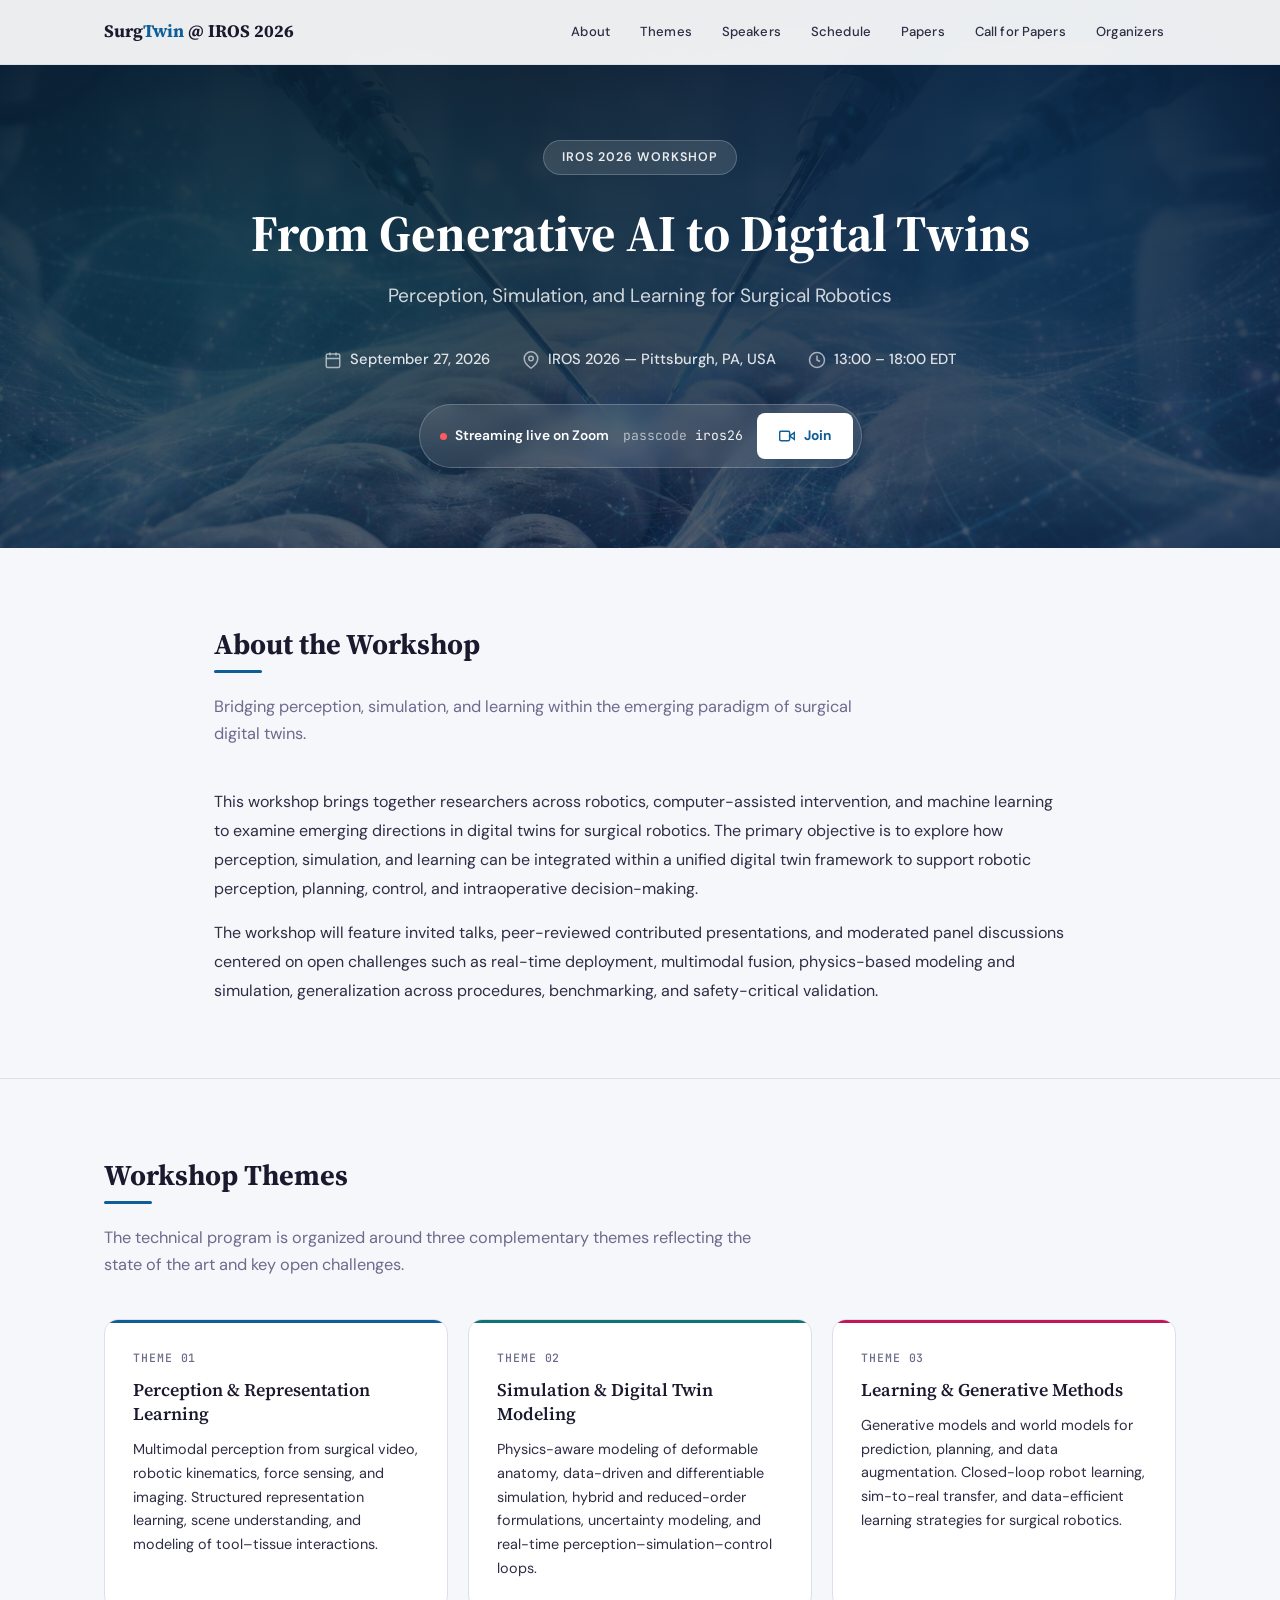
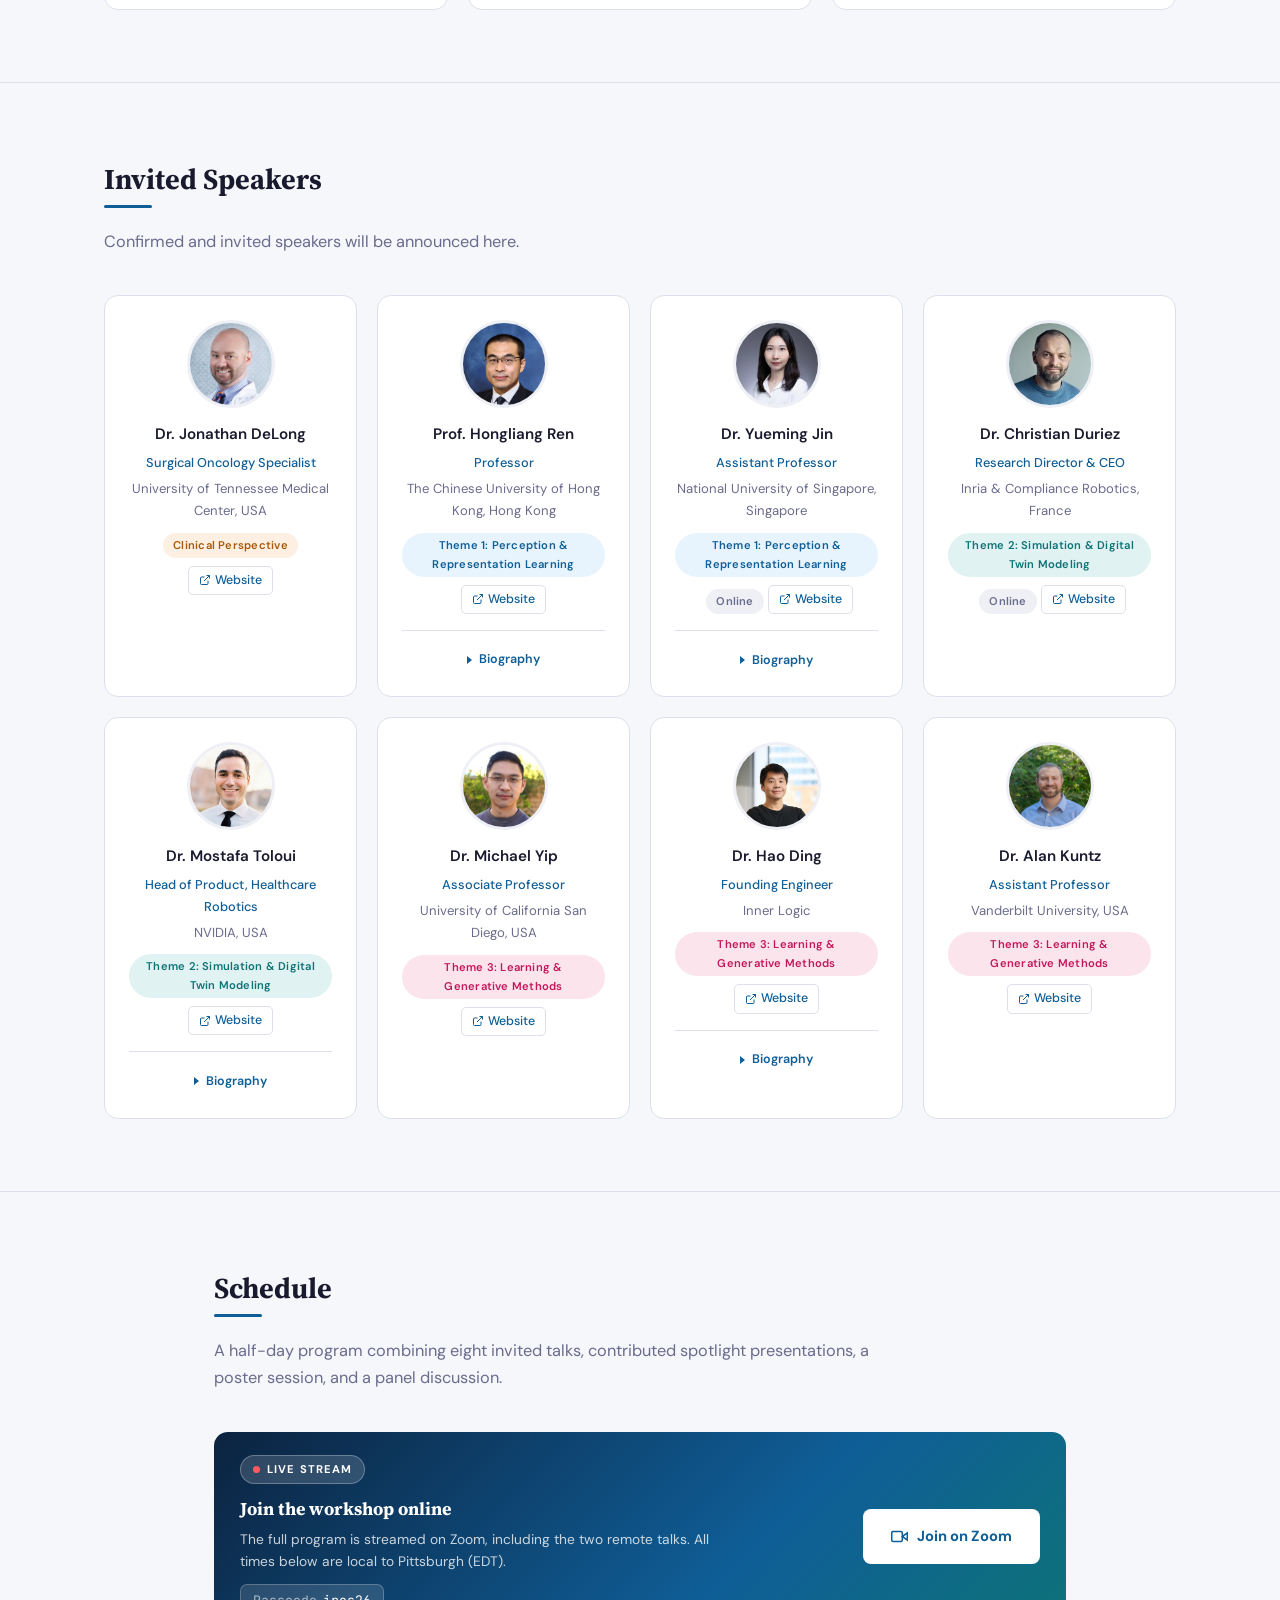
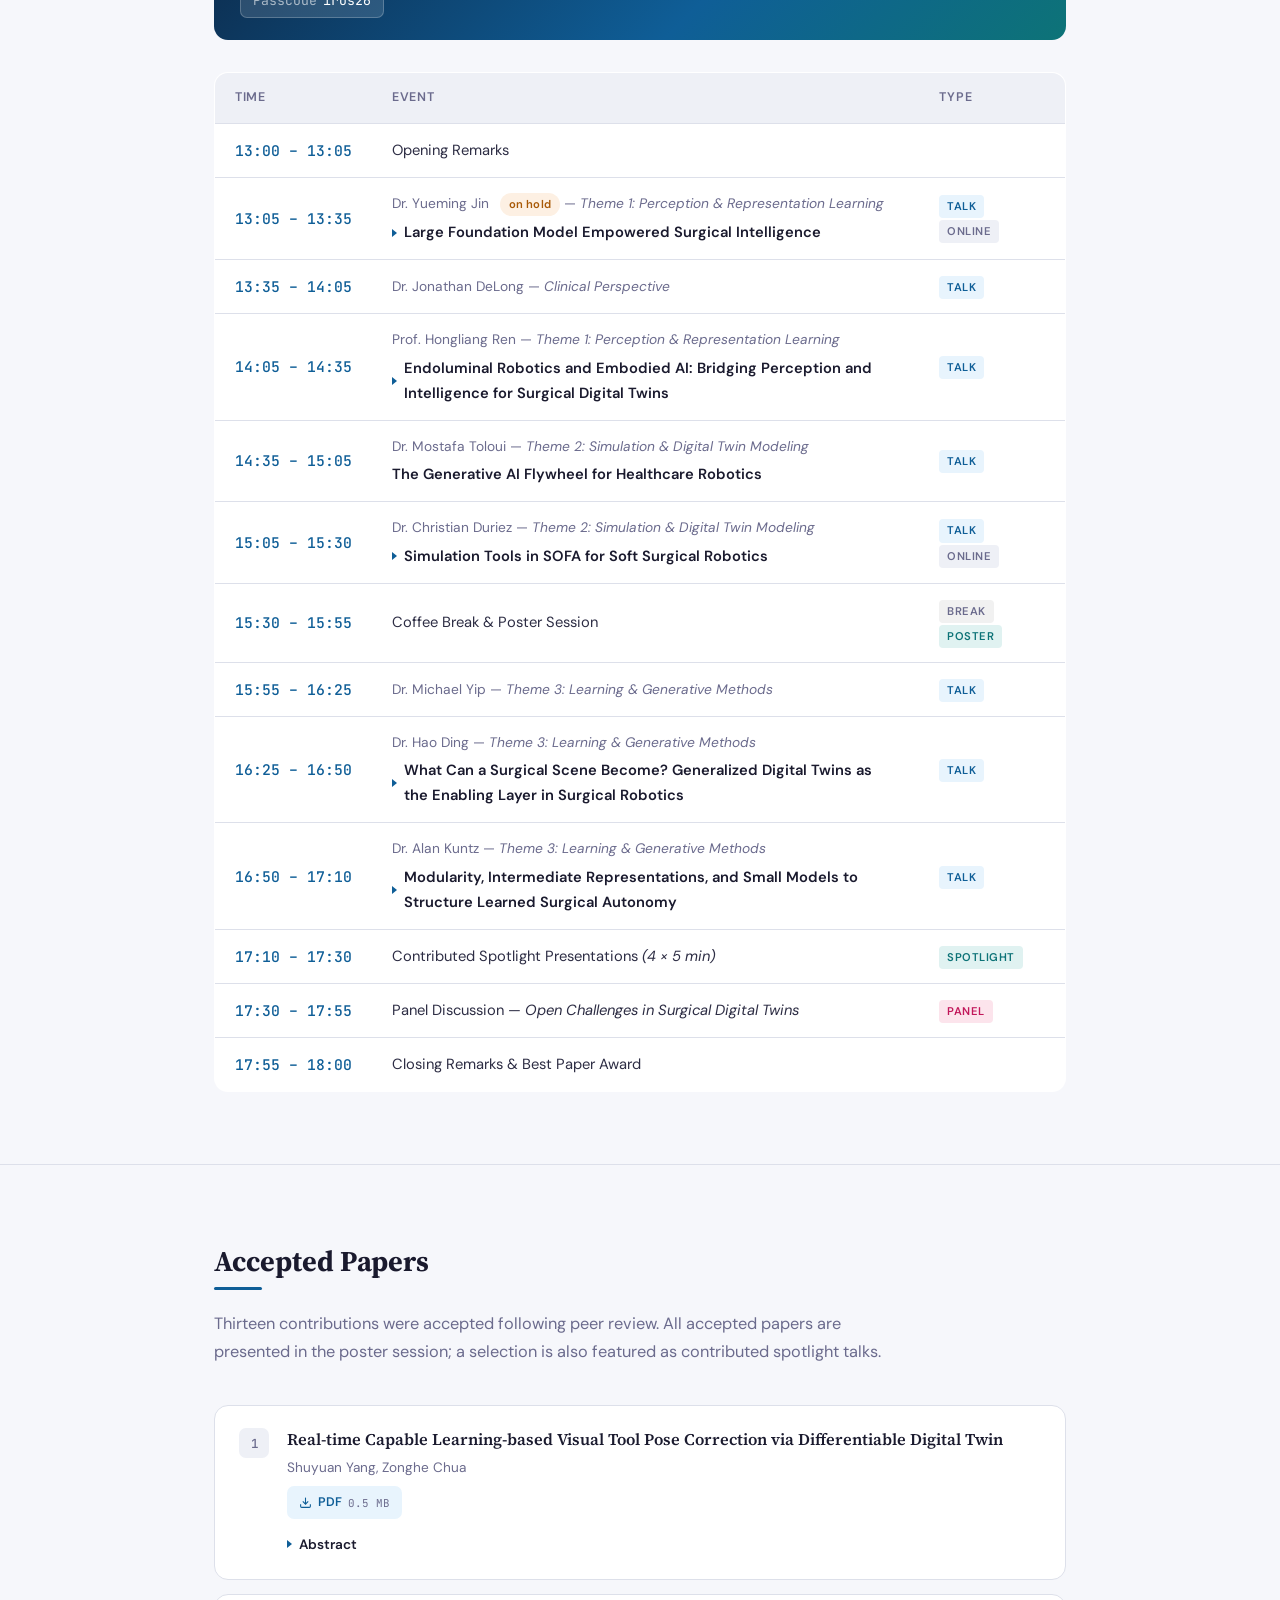
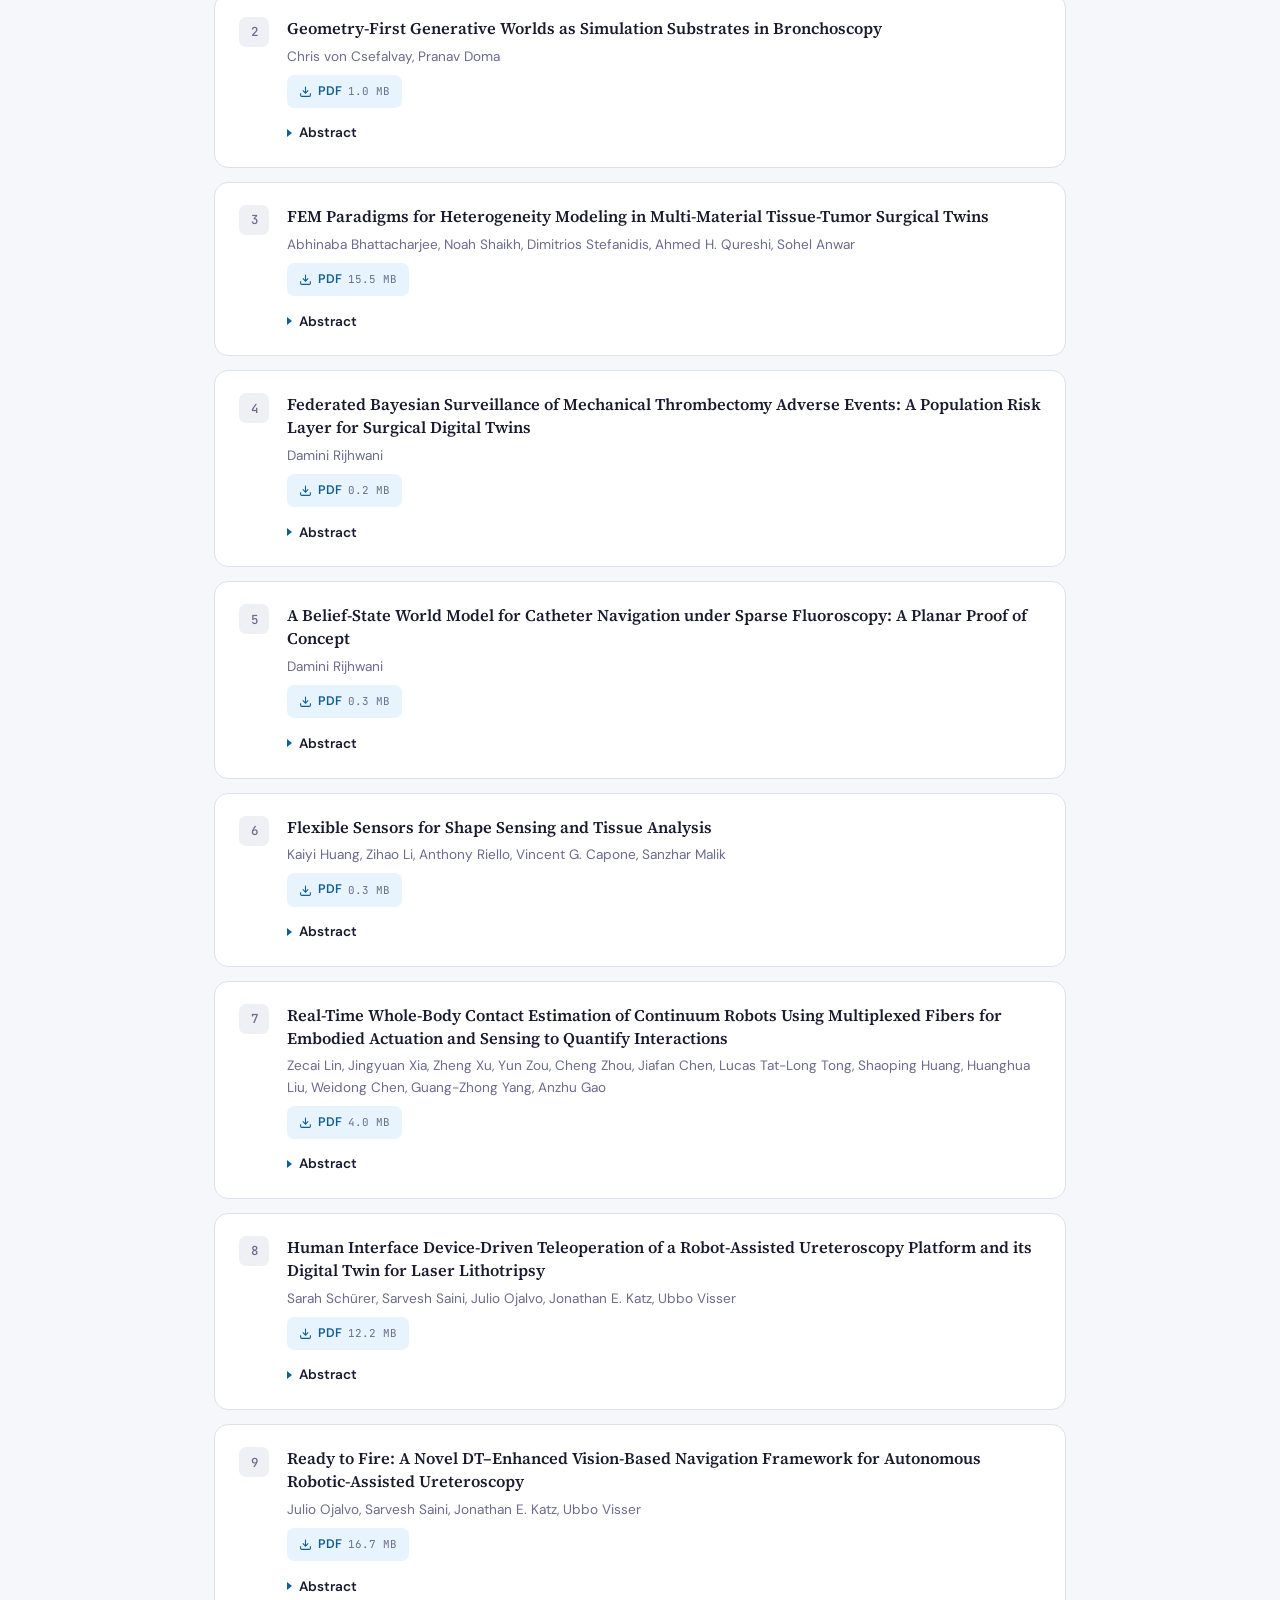
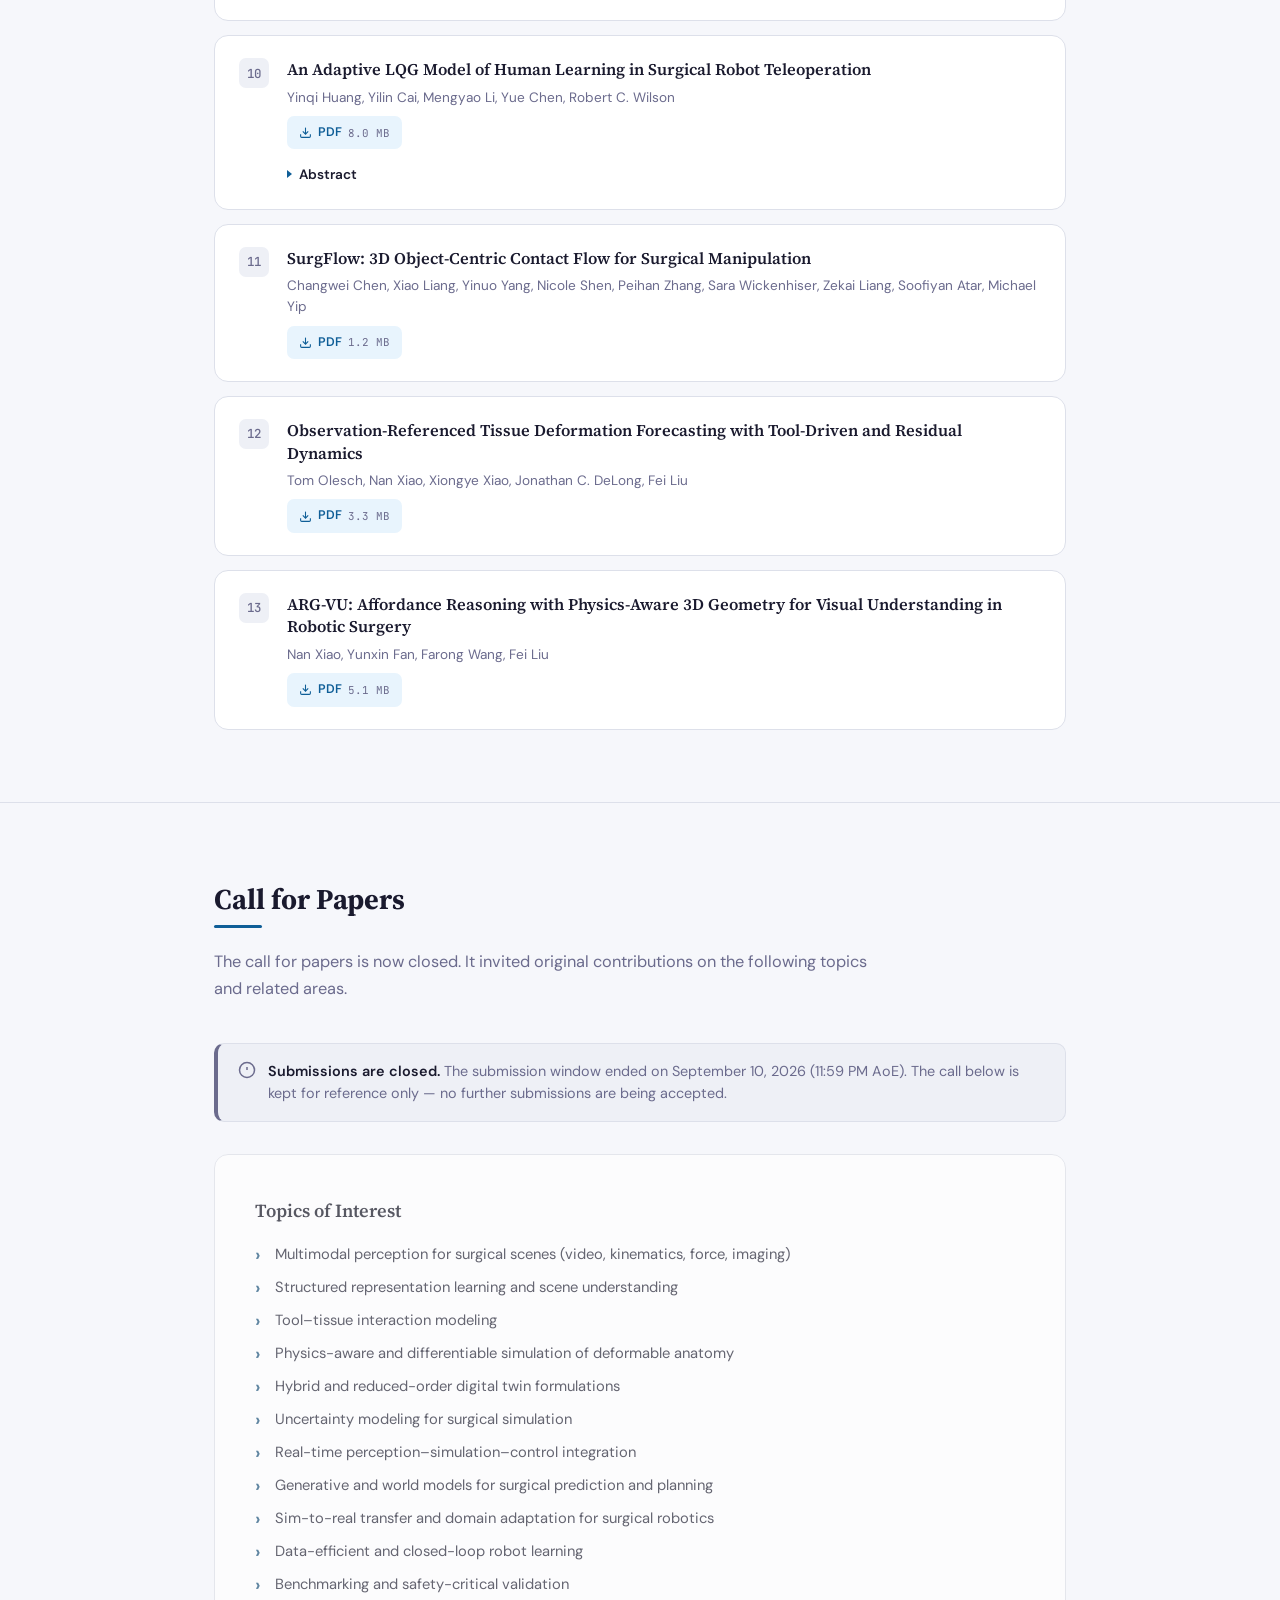
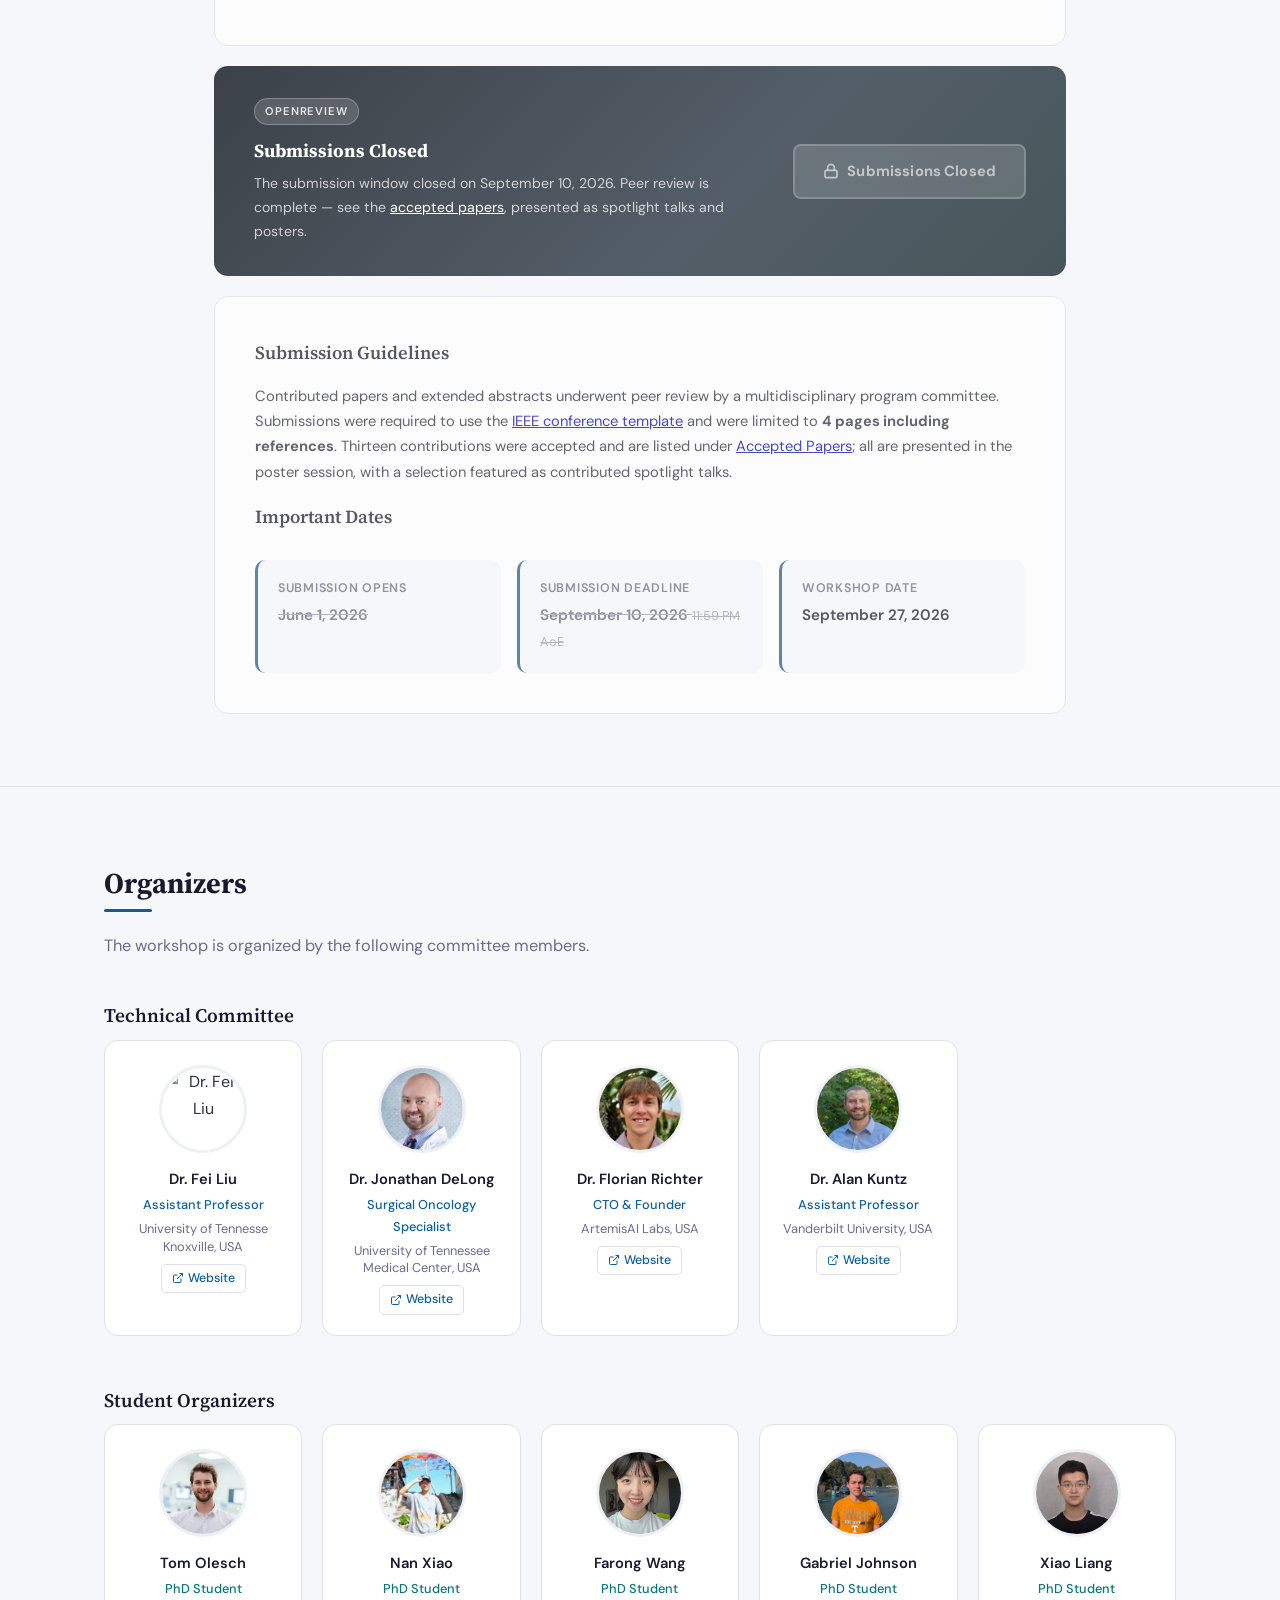
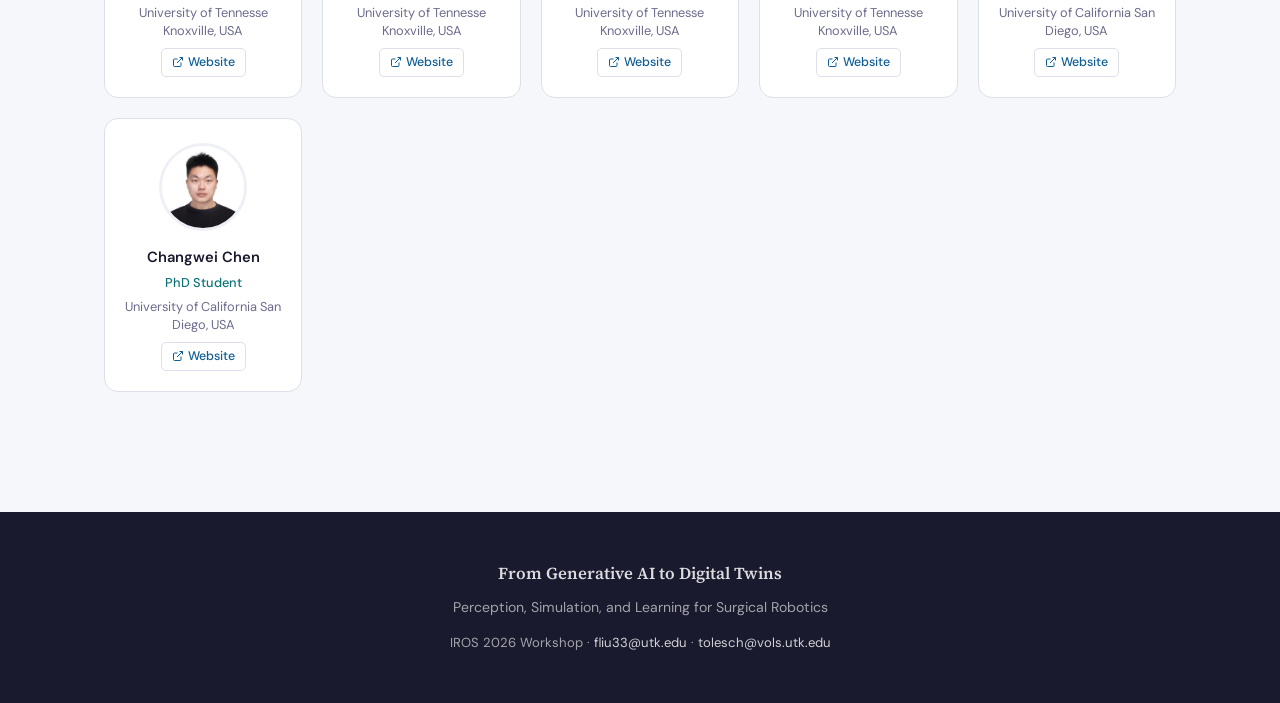
==== commit d204fb5e: "update schedule" ====
--- a/index.html
+++ b/index.html
@@ -4,6 +4,25 @@
     <meta charset="UTF-8">
     <meta name="viewport" content="width=device-width, initial-scale=1.0">
     <title>SurgTwin Workshop — IROS 2026</title>
+    <meta name="description" content="From Generative AI to Digital Twins: Perception, Simulation, and Learning for Surgical Robotics. IROS 2026 Workshop, September 27, 2026, Pittsburgh, PA.">
+
+    <!-- Link previews. Without these, chat apps scrape the first <img> on the page
+         (a speaker photo) because the hero banner is a CSS background. -->
+    <meta property="og:type" content="website">
+    <meta property="og:site_name" content="SurgTwin @ IROS 2026">
+    <meta property="og:title" content="From Generative AI to Digital Twins — IROS 2026 Workshop">
+    <meta property="og:description" content="Perception, Simulation, and Learning for Surgical Robotics. September 27, 2026 · Pittsburgh, PA · 8 invited talks, 13 accepted papers, streamed live.">
+    <meta property="og:url" content="https://utkauraslab.github.io/surgtwin-workshop.github.io/">
+    <meta property="og:image" content="https://utkauraslab.github.io/surgtwin-workshop.github.io/images/og-image.png">
+    <meta property="og:image:type" content="image/png">
+    <meta property="og:image:width" content="1200">
+    <meta property="og:image:height" content="630">
+    <meta property="og:image:alt" content="From Generative AI to Digital Twins — IROS 2026 Workshop on surgical robotics.">
+    <meta name="twitter:card" content="summary_large_image">
+    <meta name="twitter:title" content="From Generative AI to Digital Twins — IROS 2026 Workshop">
+    <meta name="twitter:description" content="Perception, Simulation, and Learning for Surgical Robotics. September 27, 2026 · Pittsburgh, PA.">
+    <meta name="twitter:image" content="https://utkauraslab.github.io/surgtwin-workshop.github.io/images/og-image.png">
+
     <link rel="preconnect" href="https://fonts.googleapis.com">
     <link rel="preconnect" href="https://fonts.gstatic.com" crossorigin>
     <link href="https://fonts.googleapis.com/css2?family=Source+Serif+4:opsz,wght@8..60,300;8..60,400;8..60,600;8..60,700&family=DM+Sans:opsz,wght@9..40,300;9..40,400;9..40,500;9..40,600;9..40,700&family=JetBrains+Mono:wght@400;500&display=swap" rel="stylesheet">
@@ -224,7 +243,7 @@
 
 <!-- SCHEDULE -->
 <section class="section fade-in" id="schedule">
-    <h2 class="section-title">Tentative Schedule</h2>
+    <h2 class="section-title">Schedule</h2>
     <p class="section-lead">A half-day program combining eight invited talks, contributed spotlight presentations, a poster session, and a panel discussion.</p>
 
     <div class="livestream">
@@ -257,14 +276,25 @@
                 <td></td>
             </tr>
             <tr>
-                <td class="time-cell">13:05 &ndash; 13:30</td>
+                <td class="time-cell">13:05 &ndash; 13:35</td>
+                <td>
+                    <span class="talk-speaker">Dr. Yueming Jin <span class="on-hold">on hold</span> &mdash; <em>Theme 1: Perception &amp; Representation Learning</em></span>
+                    <details class="talk-abstract">
+                        <summary>Large Foundation Model Empowered Surgical Intelligence</summary>
+                        <p>With global surgical volumes estimated by the Lancet Commission to exceed 300 million procedures annually, the need for advances in procedural safety and efficacy is more critical than ever. While minimally invasive techniques, facilitated by high-resolution laparoscopy, have demonstrably improved patient recovery profiles and intraoperative visualization, the inherent complexity of human anatomy demands a new paradigm. Artificial Intelligence (AI) is now fundamentally benefiting surgical care, with the emergence of the &ldquo;AI copilot&rdquo; representing a pivotal innovation. In this talk, I will present our latest interdisciplinary research at AI for various perioperative tasks, to support surgical education, intra-operative navigation and even semi-autonomous surgery, via improved surgical scene understanding, reasoning and anticipation. The proposed methods cover a wide range of AI topics about novel learning strategies, such as large vision foundation model, multimodal learning, agentic AI, and robot learning, etc. The challenges, up-to-date progresses and promising future directions of intelligent surgery will also be discussed.</p>
+                    </details>
+                </td>
+                <td><span class="event-type type-talk">Talk</span> <span class="event-type type-online">Online</span></td>
+            </tr>
+            <tr>
+                <td class="time-cell">13:35 &ndash; 14:05</td>
                 <td>
                     <span class="talk-speaker">Dr. Jonathan DeLong &mdash; <em>Clinical Perspective</em></span>
                 </td>
                 <td><span class="event-type type-talk">Talk</span></td>
             </tr>
             <tr>
-                <td class="time-cell">13:30 &ndash; 14:00</td>
+                <td class="time-cell">14:05 &ndash; 14:35</td>
                 <td>
                     <span class="talk-speaker">Prof. Hongliang Ren &mdash; <em>Theme 1: Perception &amp; Representation Learning</em></span>
                     <details class="talk-abstract">
@@ -275,23 +305,15 @@
                 <td><span class="event-type type-talk">Talk</span></td>
             </tr>
             <tr>
-                <td class="time-cell">14:00 &ndash; 14:20</td>
+                <td class="time-cell">14:35 &ndash; 15:05</td>
                 <td>
-                    <span class="talk-speaker">Dr. Yueming Jin &mdash; <em>Theme 1: Perception &amp; Representation Learning</em></span>
-                    <details class="talk-abstract">
-                        <summary>Large Foundation Model Empowered Surgical Intelligence</summary>
-                        <p>With global surgical volumes estimated by the Lancet Commission to exceed 300 million procedures annually, the need for advances in procedural safety and efficacy is more critical than ever. While minimally invasive techniques, facilitated by high-resolution laparoscopy, have demonstrably improved patient recovery profiles and intraoperative visualization, the inherent complexity of human anatomy demands a new paradigm. Artificial Intelligence (AI) is now fundamentally benefiting surgical care, with the emergence of the &ldquo;AI copilot&rdquo; representing a pivotal innovation. In this talk, I will present our latest interdisciplinary research at AI for various perioperative tasks, to support surgical education, intra-operative navigation and even semi-autonomous surgery, via improved surgical scene understanding, reasoning and anticipation. The proposed methods cover a wide range of AI topics about novel learning strategies, such as large vision foundation model, multimodal learning, agentic AI, and robot learning, etc. The challenges, up-to-date progresses and promising future directions of intelligent surgery will also be discussed.</p>
-                    </details>
+                    <span class="talk-speaker">Dr. Mostafa Toloui &mdash; <em>Theme 2: Simulation &amp; Digital Twin Modeling</em></span>
+                    <span class="talk-title">The Generative AI Flywheel for Healthcare Robotics</span>
                 </td>
-                <td><span class="event-type type-talk">Talk</span> <span class="event-type type-online">Online</span></td>
-            </tr>
-            <tr>
-                <td class="time-cell">14:20 &ndash; 15:05</td>
-                <td>Coffee Break &amp; Poster Session</td>
-                <td><span class="event-type type-break">Break</span> <span class="event-type type-contrib">Poster</span></td>
-            </tr>
-            <tr>
-                <td class="time-cell">15:05 &ndash; 15:25</td>
+                <td><span class="event-type type-talk">Talk</span></td>
+            </tr>
+            <tr>
+                <td class="time-cell">15:05 &ndash; 15:30</td>
                 <td>
                     <span class="talk-speaker">Dr. Christian Duriez &mdash; <em>Theme 2: Simulation &amp; Digital Twin Modeling</em></span>
                     <details class="talk-abstract">
@@ -302,12 +324,9 @@
                 <td><span class="event-type type-talk">Talk</span> <span class="event-type type-online">Online</span></td>
             </tr>
             <tr>
-                <td class="time-cell">15:25 &ndash; 15:55</td>
-                <td>
-                    <span class="talk-speaker">Dr. Mostafa Toloui &mdash; <em>Theme 2: Simulation &amp; Digital Twin Modeling</em></span>
-                    <span class="talk-title">The Generative AI Flywheel for Healthcare Robotics</span>
-                </td>
-                <td><span class="event-type type-talk">Talk</span></td>
+                <td class="time-cell">15:30 &ndash; 15:55</td>
+                <td>Coffee Break &amp; Poster Session</td>
+                <td><span class="event-type type-break">Break</span> <span class="event-type type-contrib">Poster</span></td>
             </tr>
             <tr>
                 <td class="time-cell">15:55 &ndash; 16:25</td>
--- a/style.css
+++ b/style.css
@@ -1040,3 +1040,17 @@
 @media (max-width: 560px) {
     .hero-live { border-radius: 14px; padding: 16px; flex-direction: column; }
 }
+
+/* Provisional slot marker in the schedule */
+.on-hold {
+    display: inline-block;
+    font-size: 0.7rem;
+    font-weight: 600;
+    color: #a85907;
+    background: #fdf0e3;
+    border-radius: 100px;
+    padding: 2px 9px;
+    margin-left: 7px;
+    vertical-align: middle;
+    letter-spacing: 0.01em;
+}
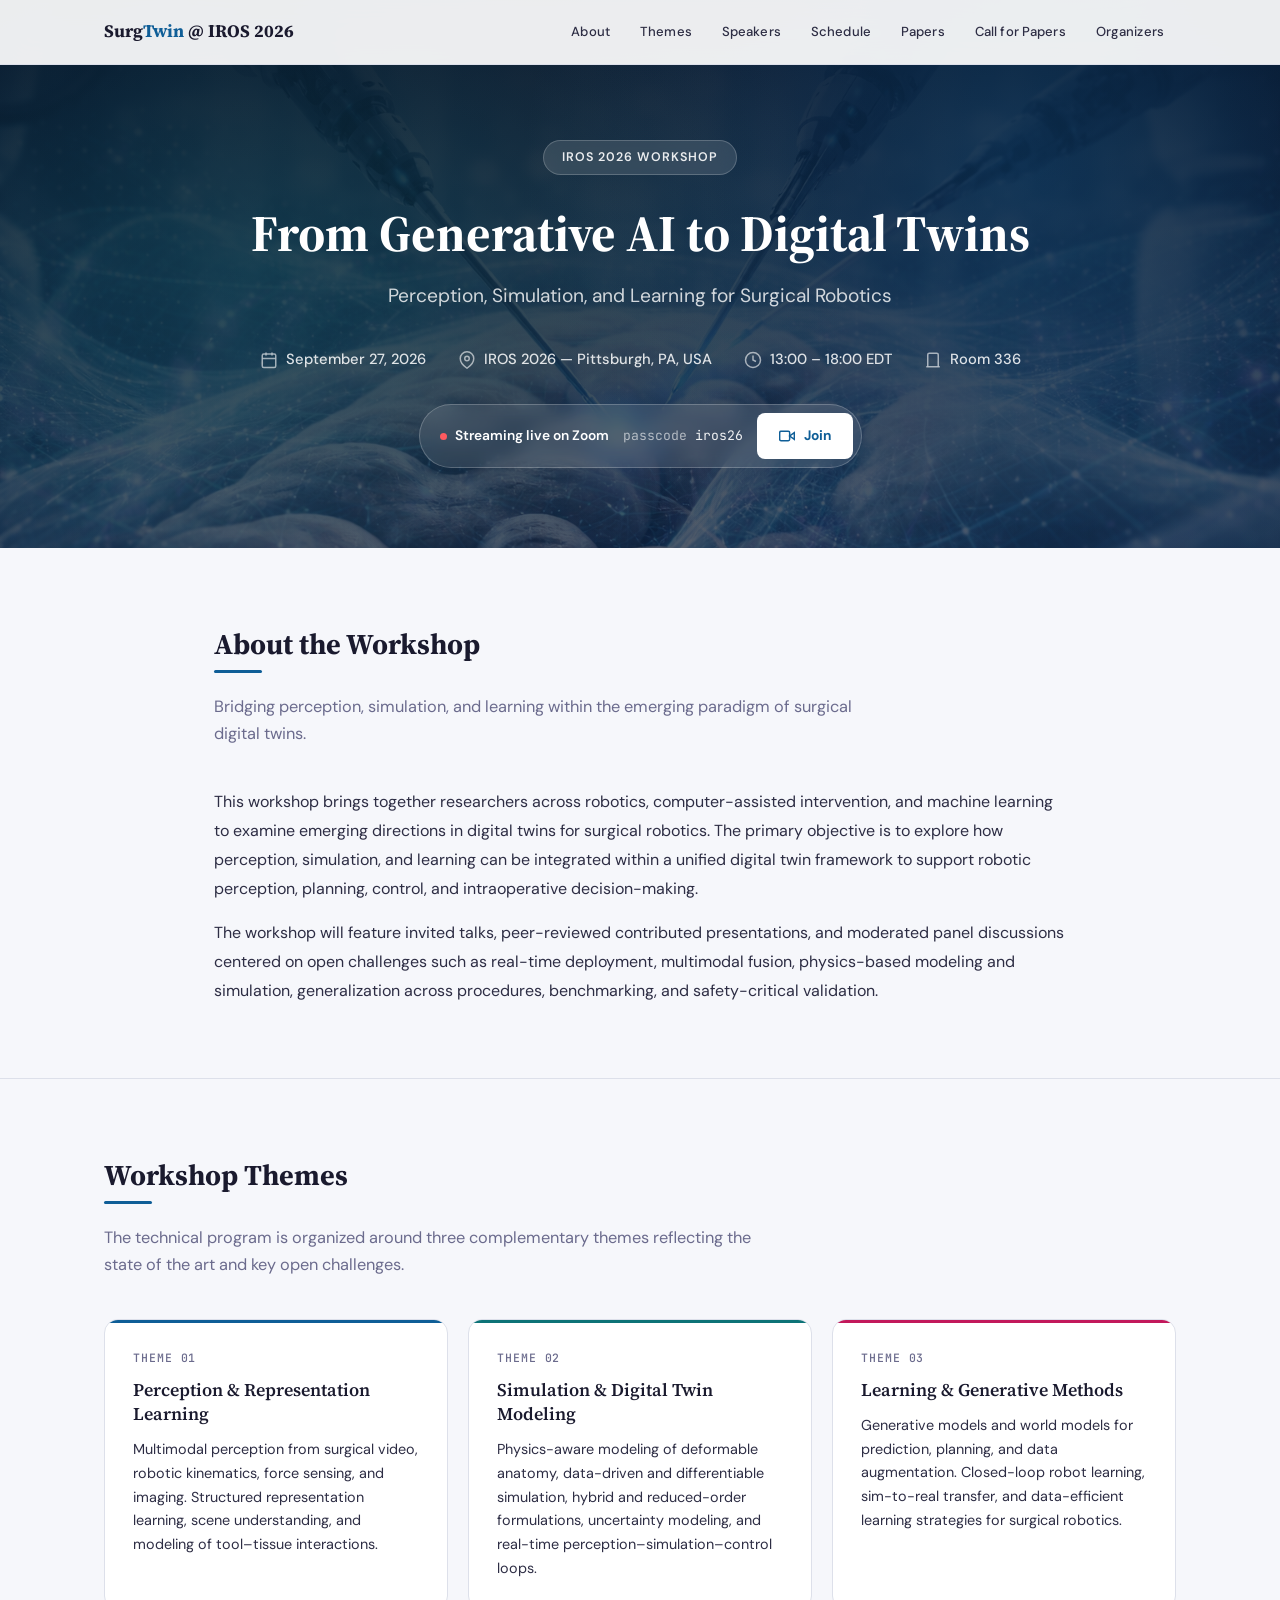
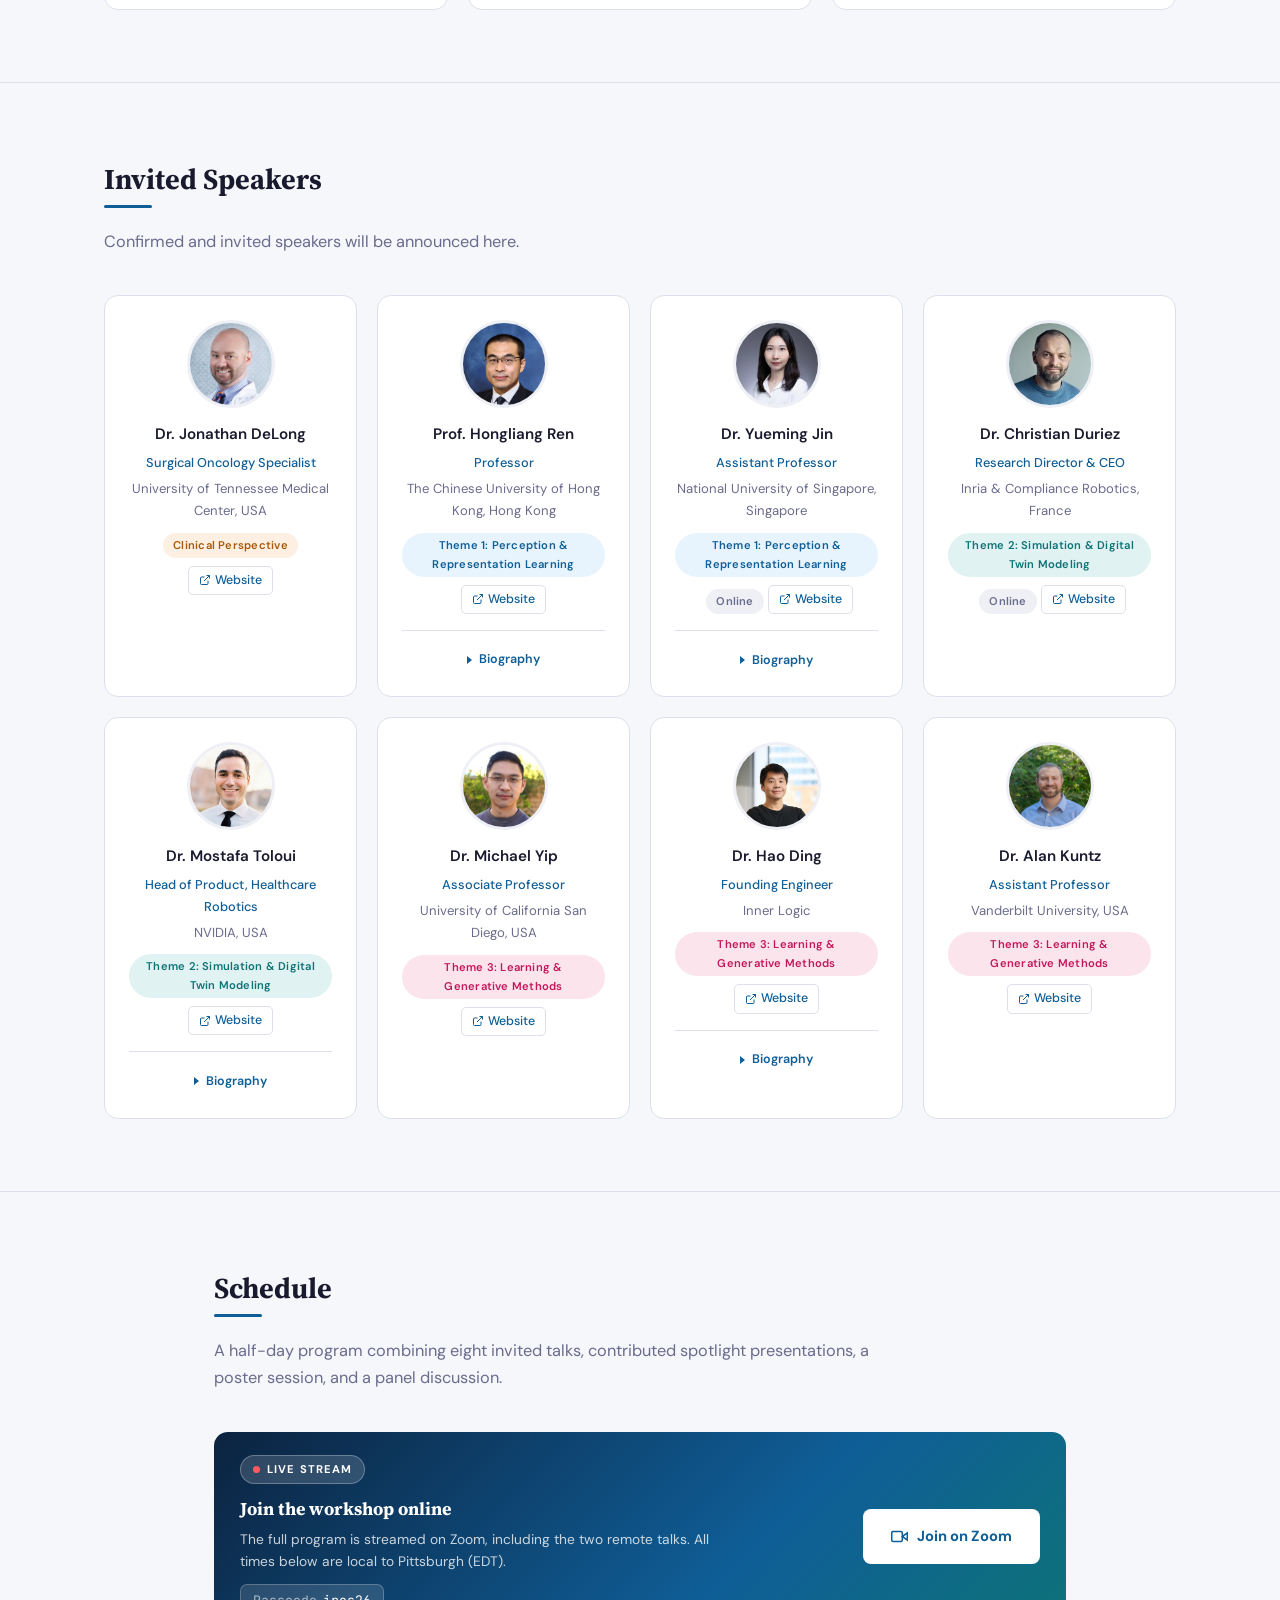
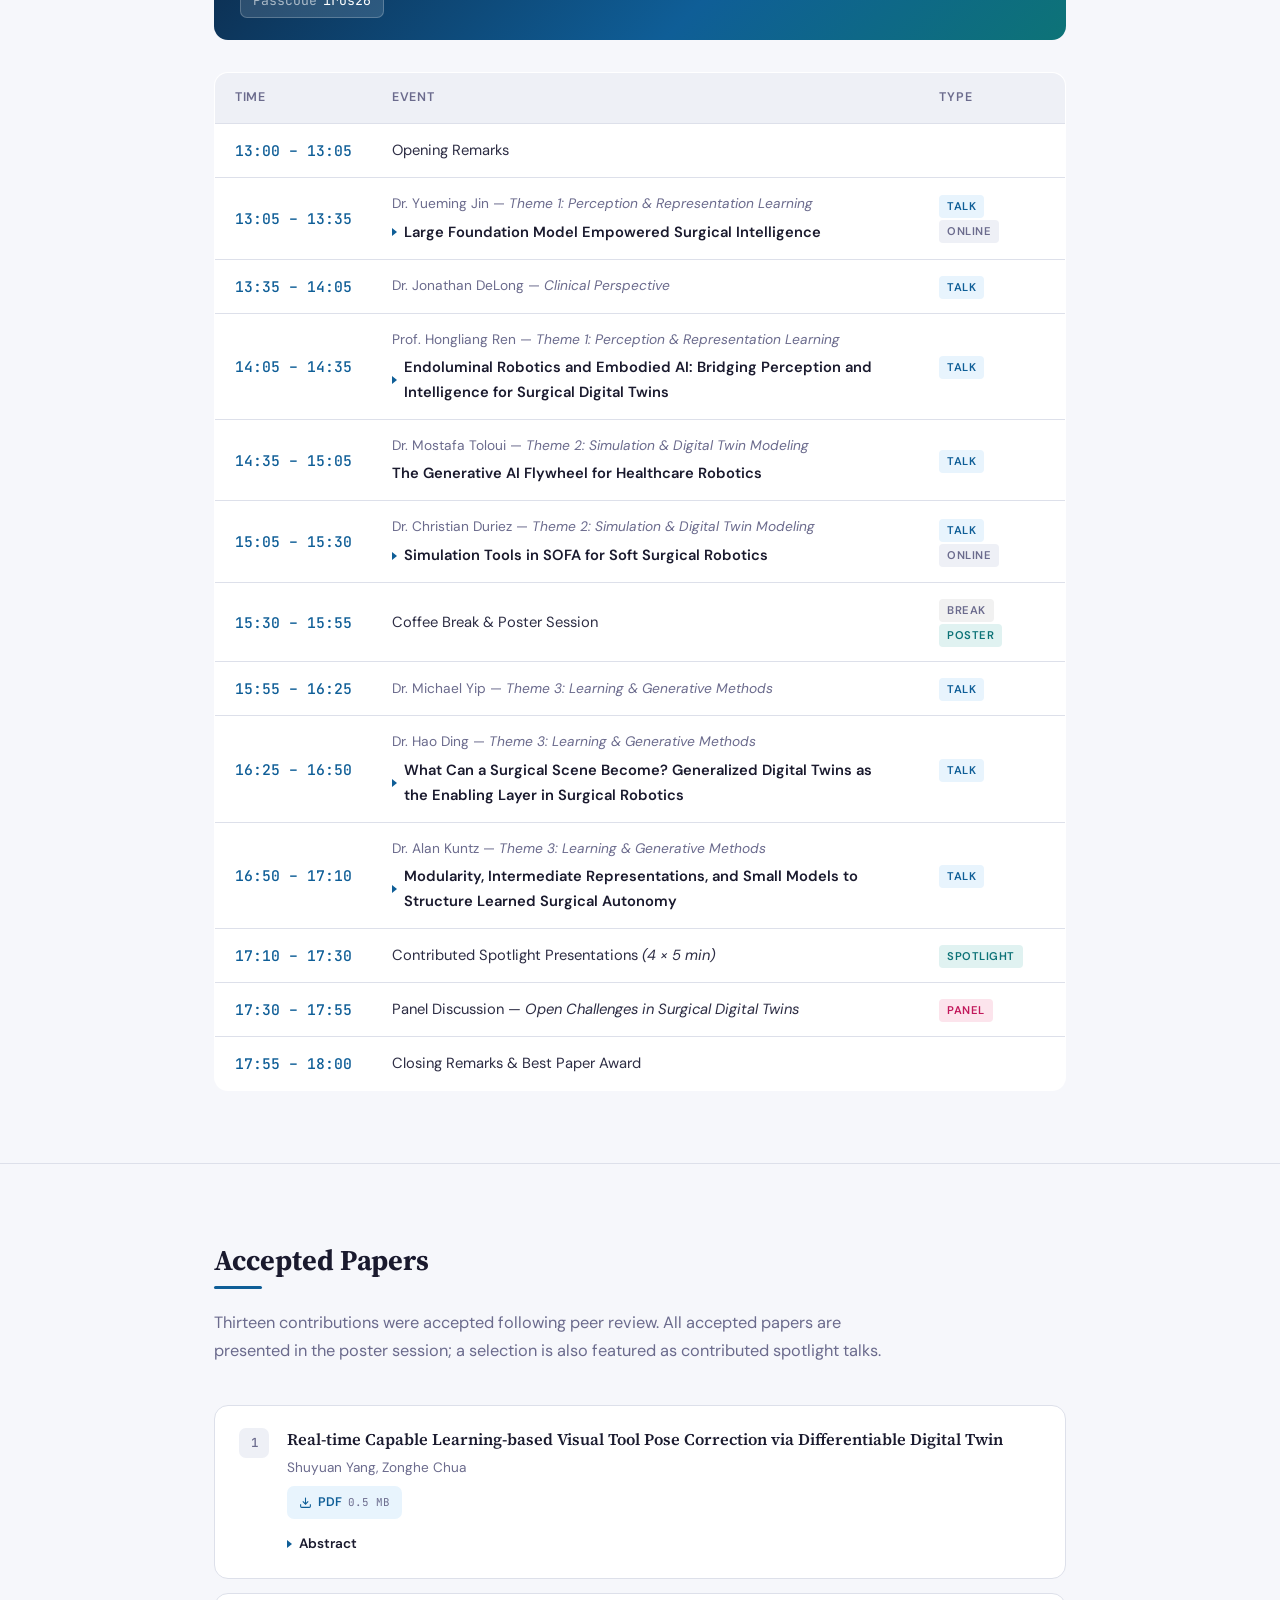
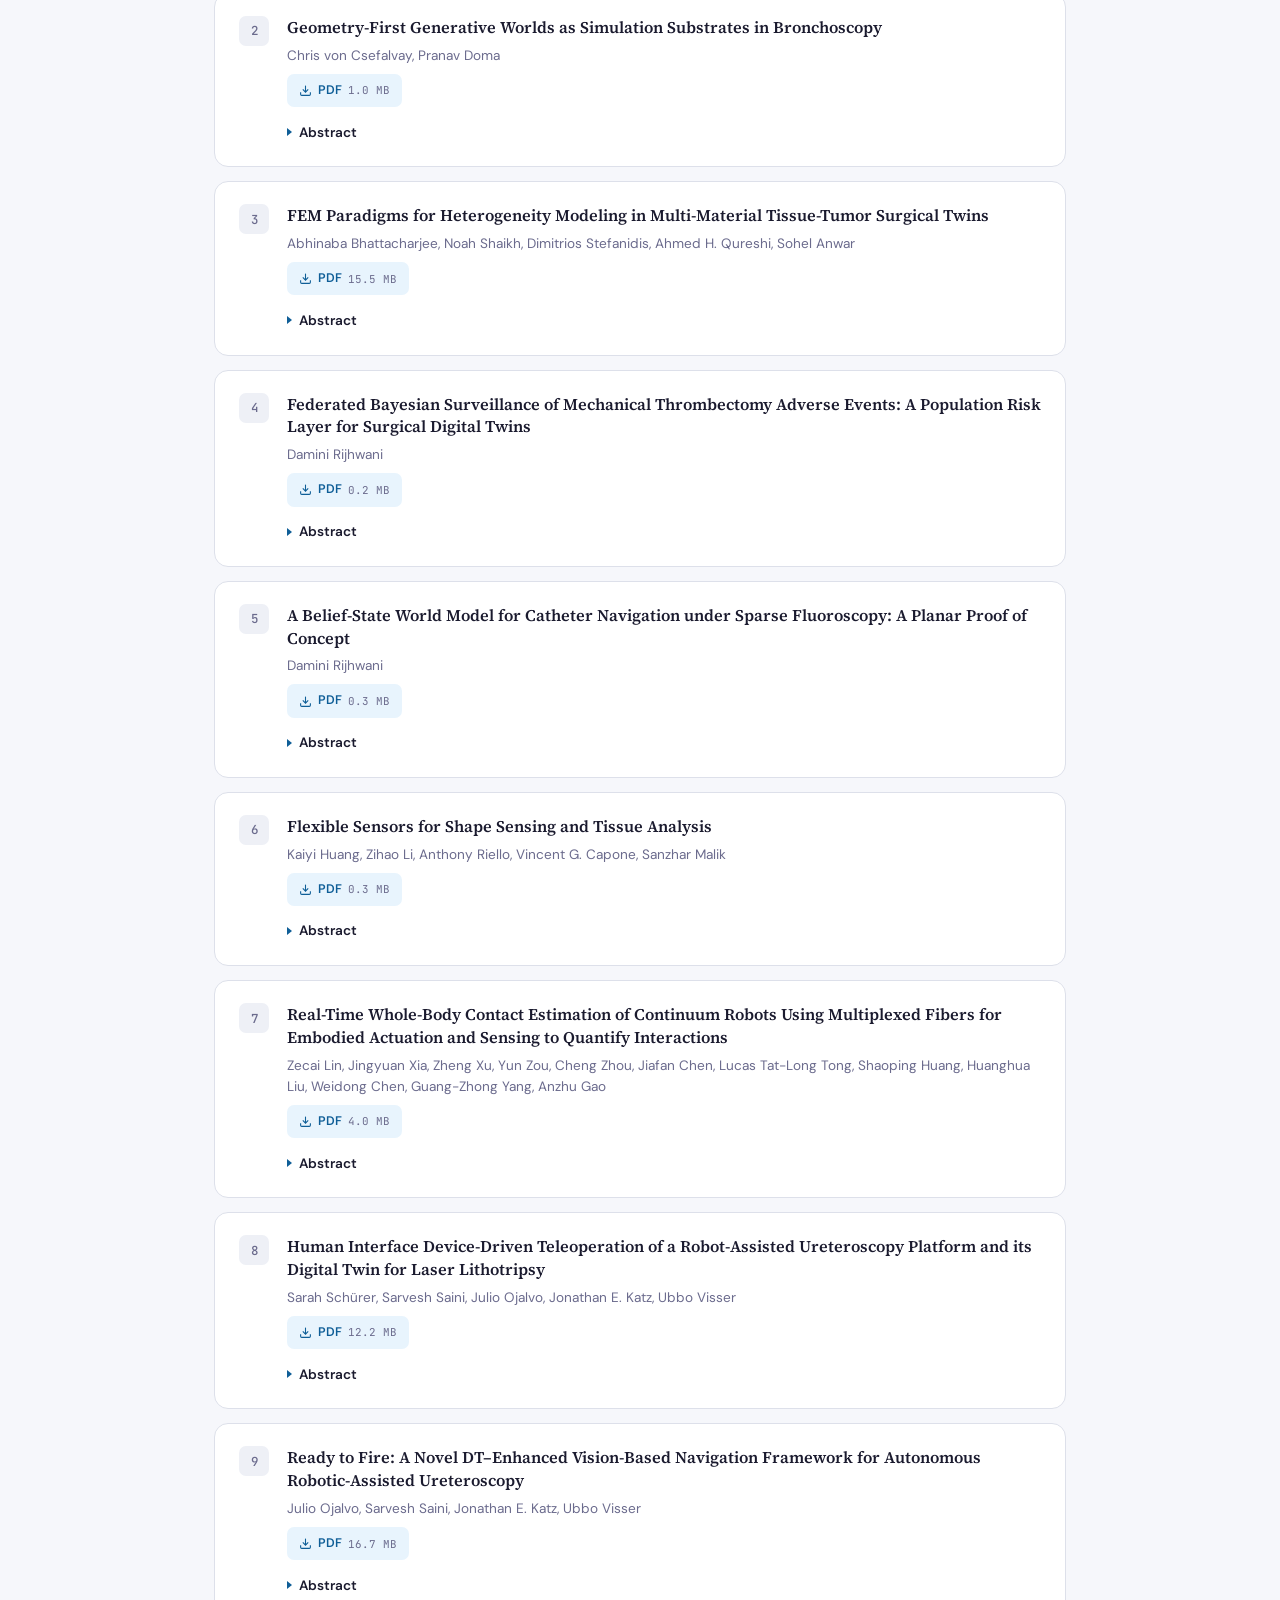
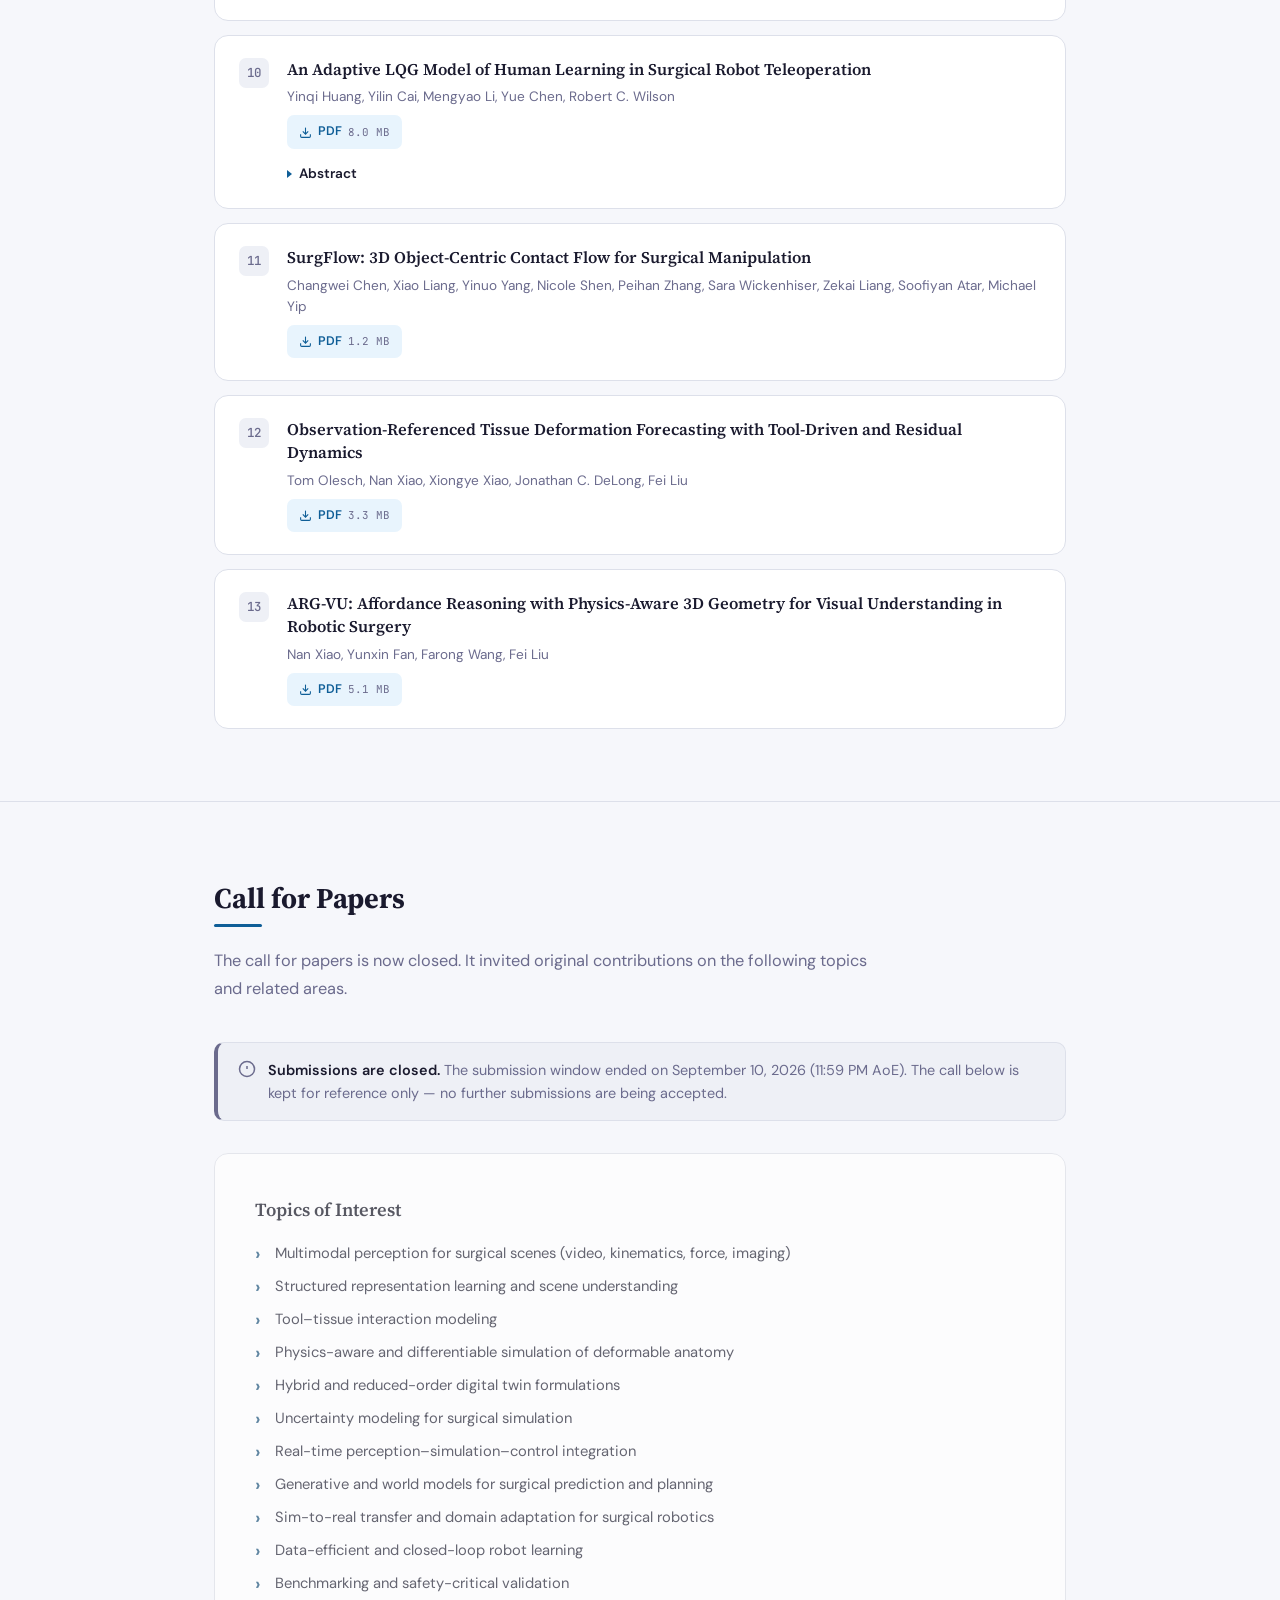
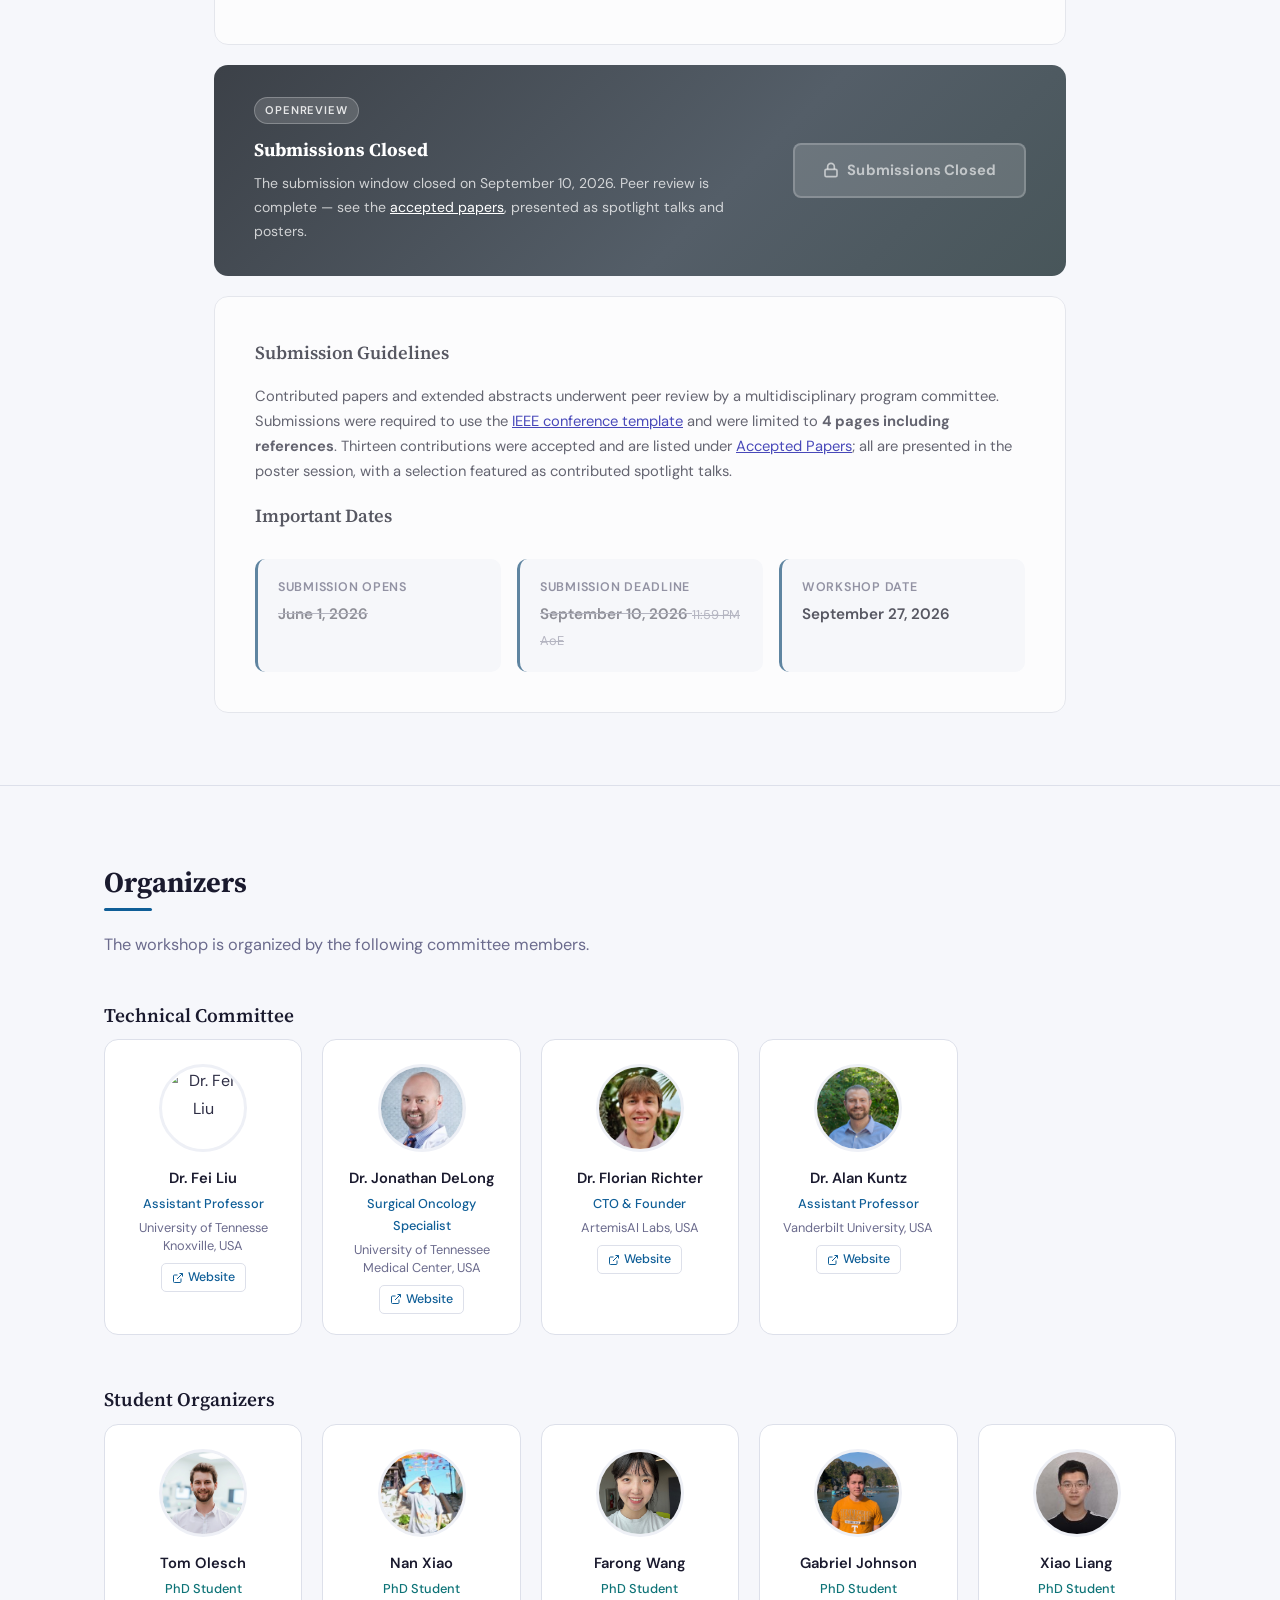
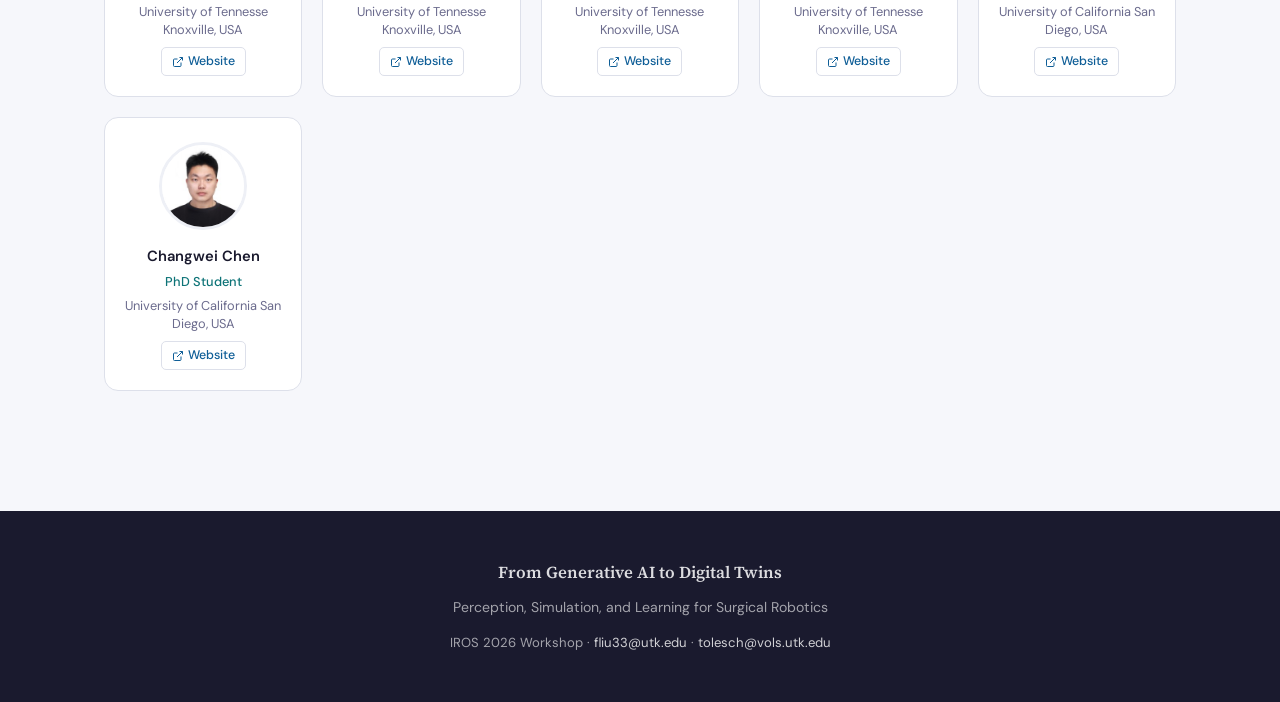
==== commit 7d8bbb8b: "update schedule and add room number" ====
--- a/index.html
+++ b/index.html
@@ -68,6 +68,10 @@
                 <svg viewBox="0 0 24 24" fill="none" stroke="currentColor" stroke-width="2"><circle cx="12" cy="12" r="10"/><path d="M12 6v6l4 2"/></svg>
                 <span>13:00 &ndash; 18:00 EDT</span>
             </div>
+            <div class="hero-meta-item">
+                <svg viewBox="0 0 24 24" fill="none" stroke="currentColor" stroke-width="2"><path d="M3 21h18"/><path d="M5 21V5a2 2 0 012-2h10a2 2 0 012 2v16"/><path d="M15 12h.01"/></svg>
+                <span>Room 336</span>
+            </div>
         </div>
 
         <div class="hero-live">
@@ -278,7 +282,7 @@
             <tr>
                 <td class="time-cell">13:05 &ndash; 13:35</td>
                 <td>
-                    <span class="talk-speaker">Dr. Yueming Jin <span class="on-hold">on hold</span> &mdash; <em>Theme 1: Perception &amp; Representation Learning</em></span>
+                    <span class="talk-speaker">Dr. Yueming Jin &mdash; <em>Theme 1: Perception &amp; Representation Learning</em></span>
                     <details class="talk-abstract">
                         <summary>Large Foundation Model Empowered Surgical Intelligence</summary>
                         <p>With global surgical volumes estimated by the Lancet Commission to exceed 300 million procedures annually, the need for advances in procedural safety and efficacy is more critical than ever. While minimally invasive techniques, facilitated by high-resolution laparoscopy, have demonstrably improved patient recovery profiles and intraoperative visualization, the inherent complexity of human anatomy demands a new paradigm. Artificial Intelligence (AI) is now fundamentally benefiting surgical care, with the emergence of the &ldquo;AI copilot&rdquo; representing a pivotal innovation. In this talk, I will present our latest interdisciplinary research at AI for various perioperative tasks, to support surgical education, intra-operative navigation and even semi-autonomous surgery, via improved surgical scene understanding, reasoning and anticipation. The proposed methods cover a wide range of AI topics about novel learning strategies, such as large vision foundation model, multimodal learning, agentic AI, and robot learning, etc. The challenges, up-to-date progresses and promising future directions of intelligent surgery will also be discussed.</p>
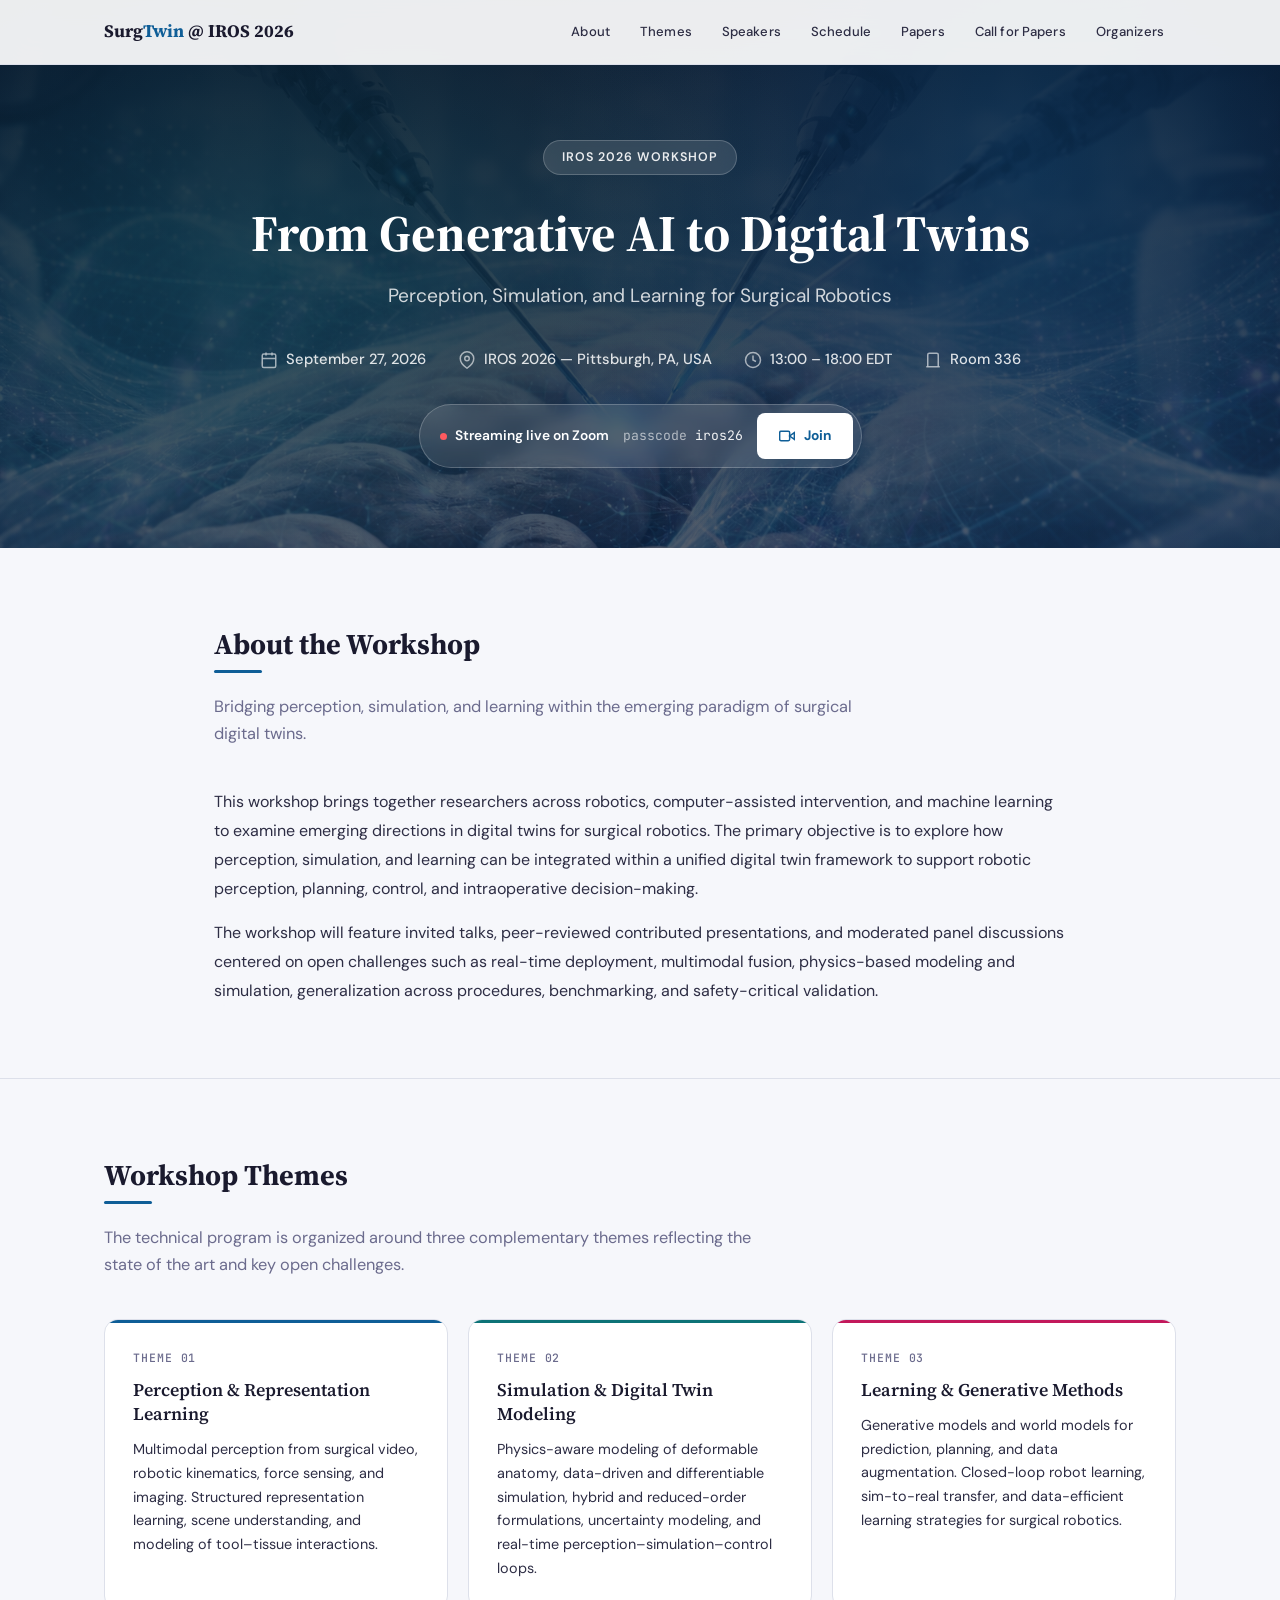
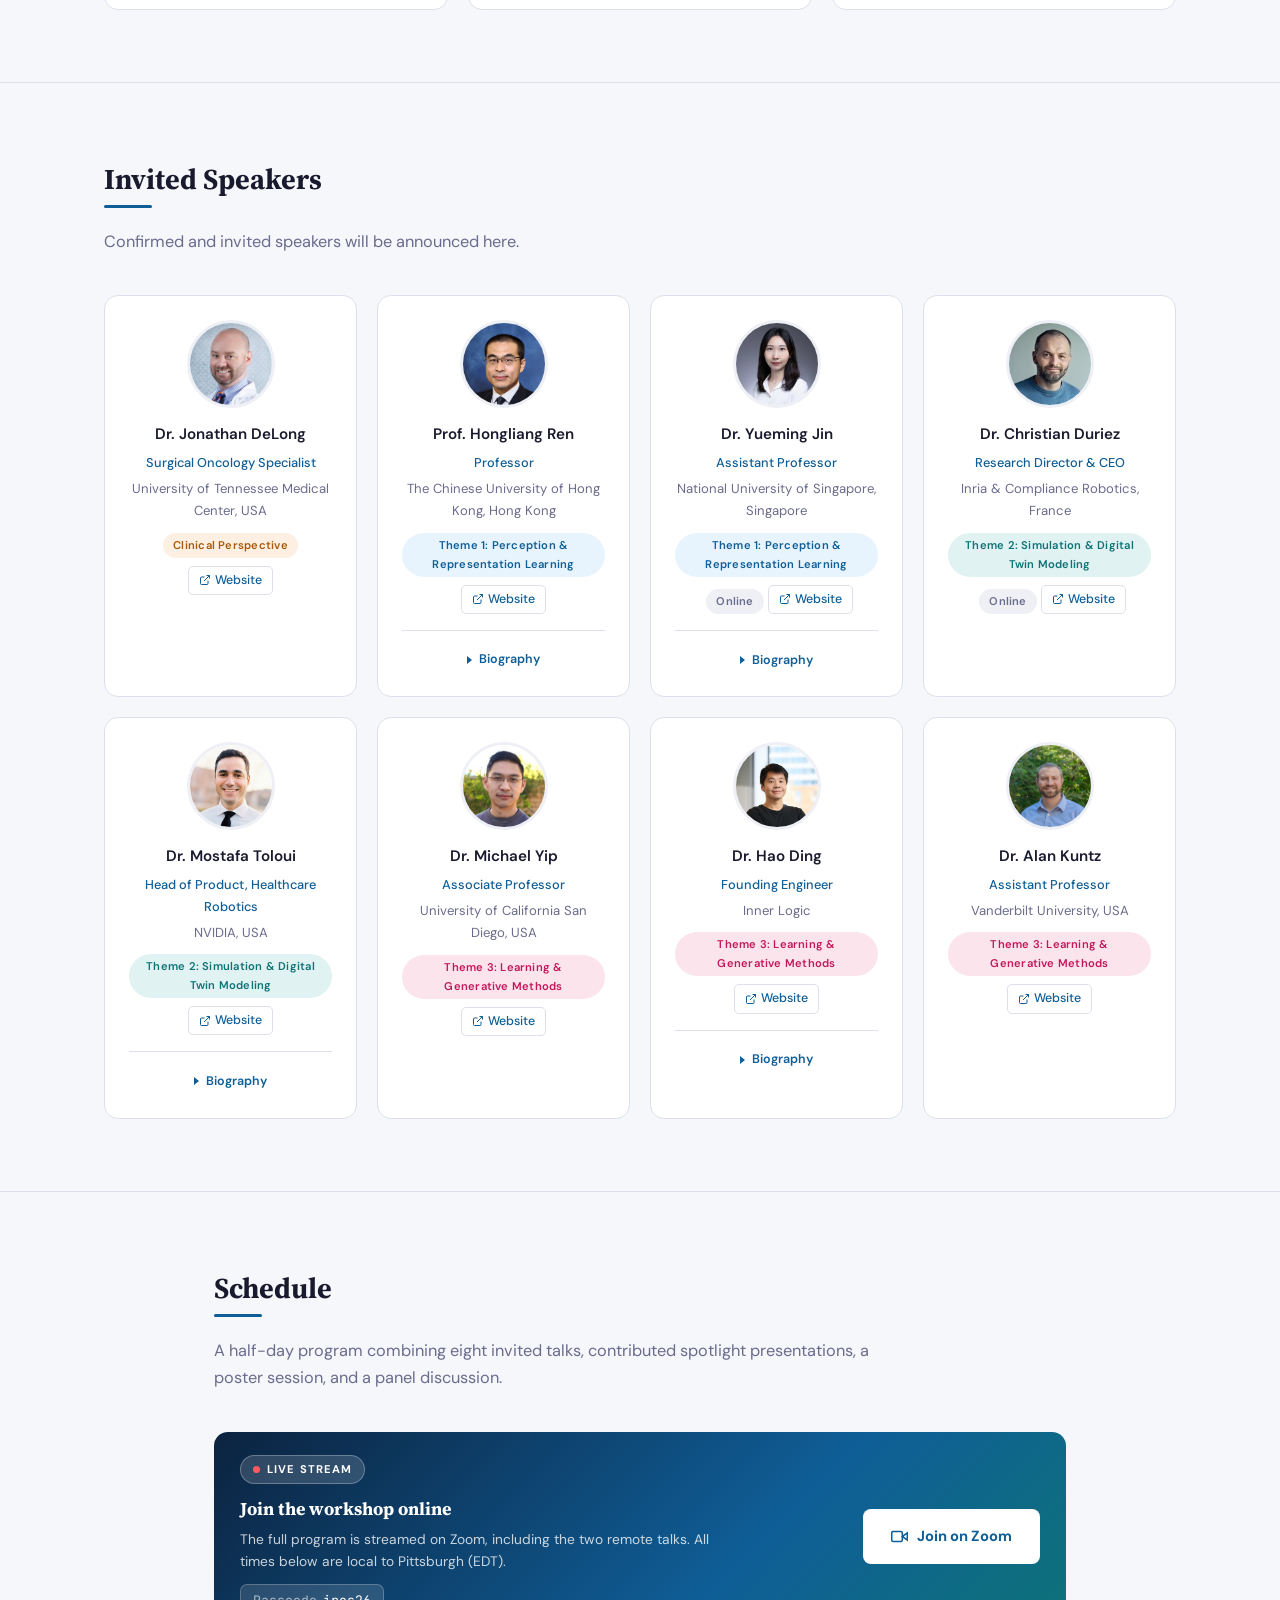
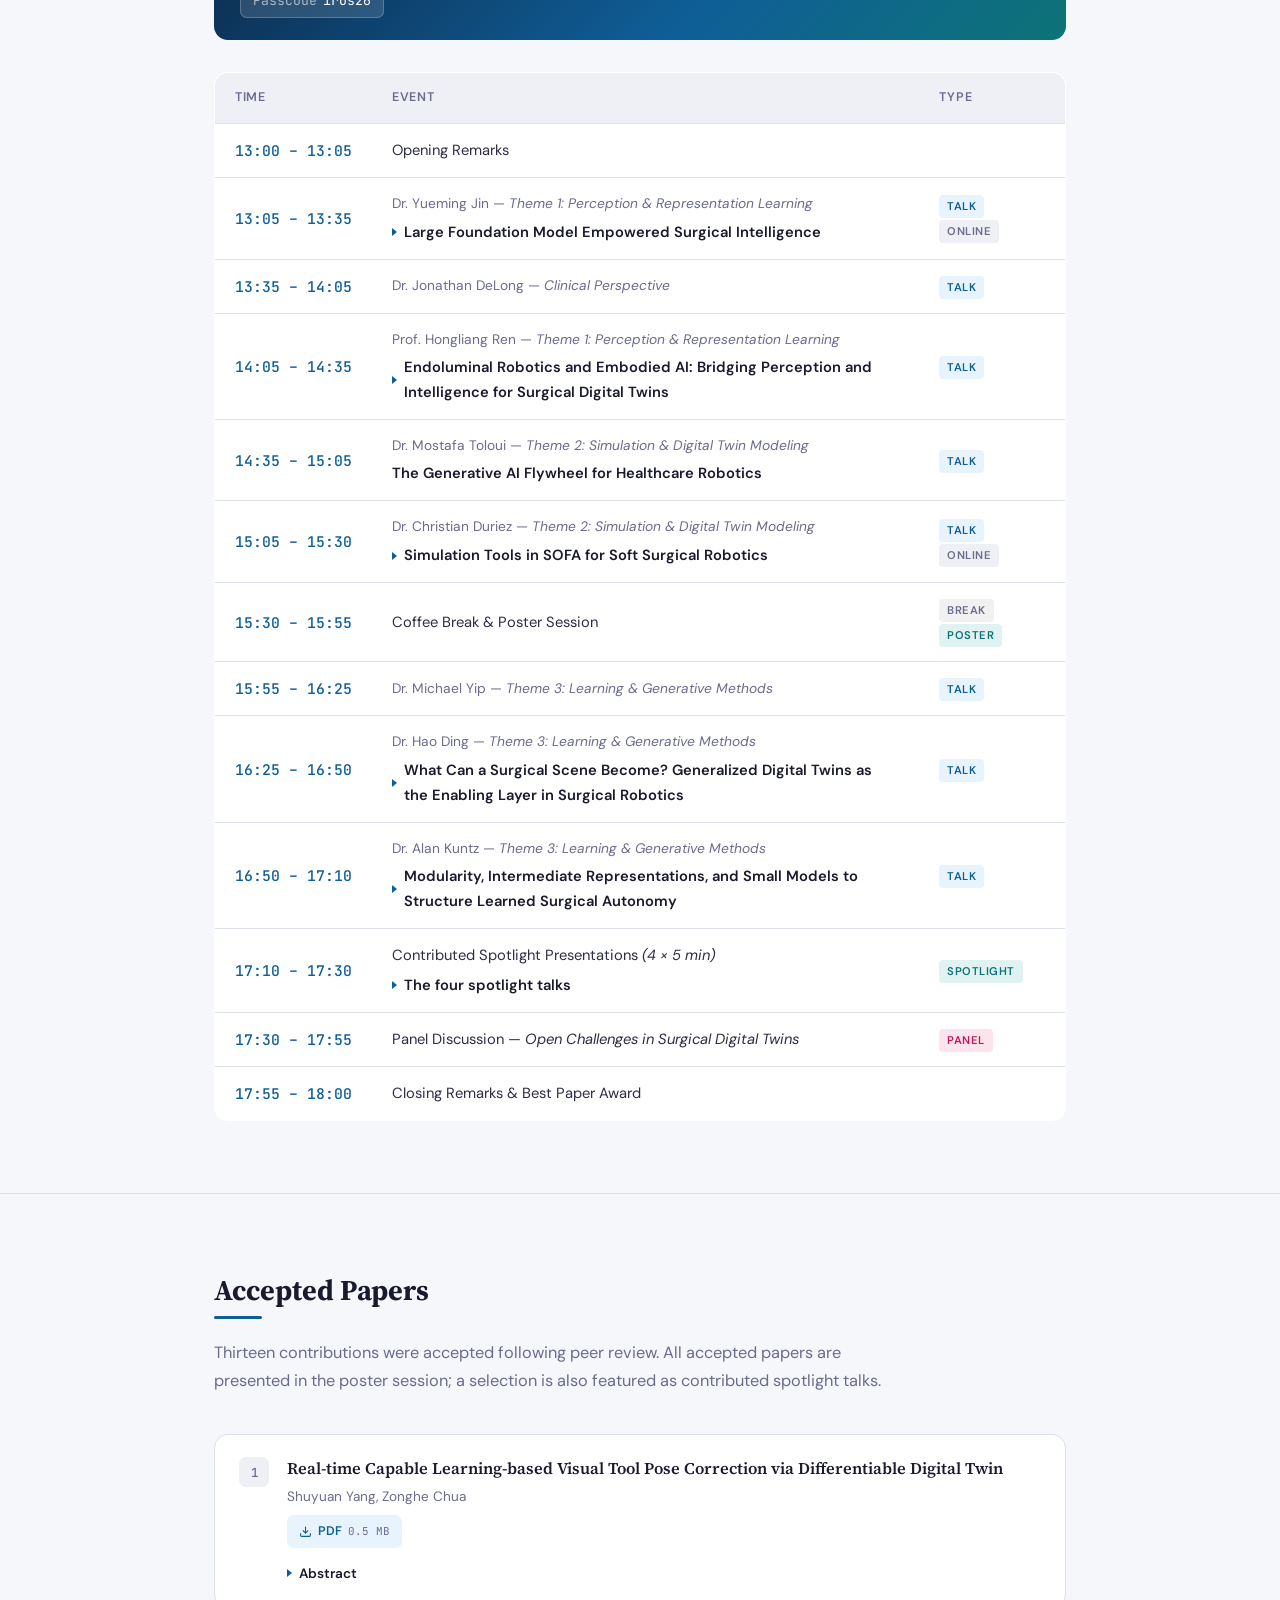
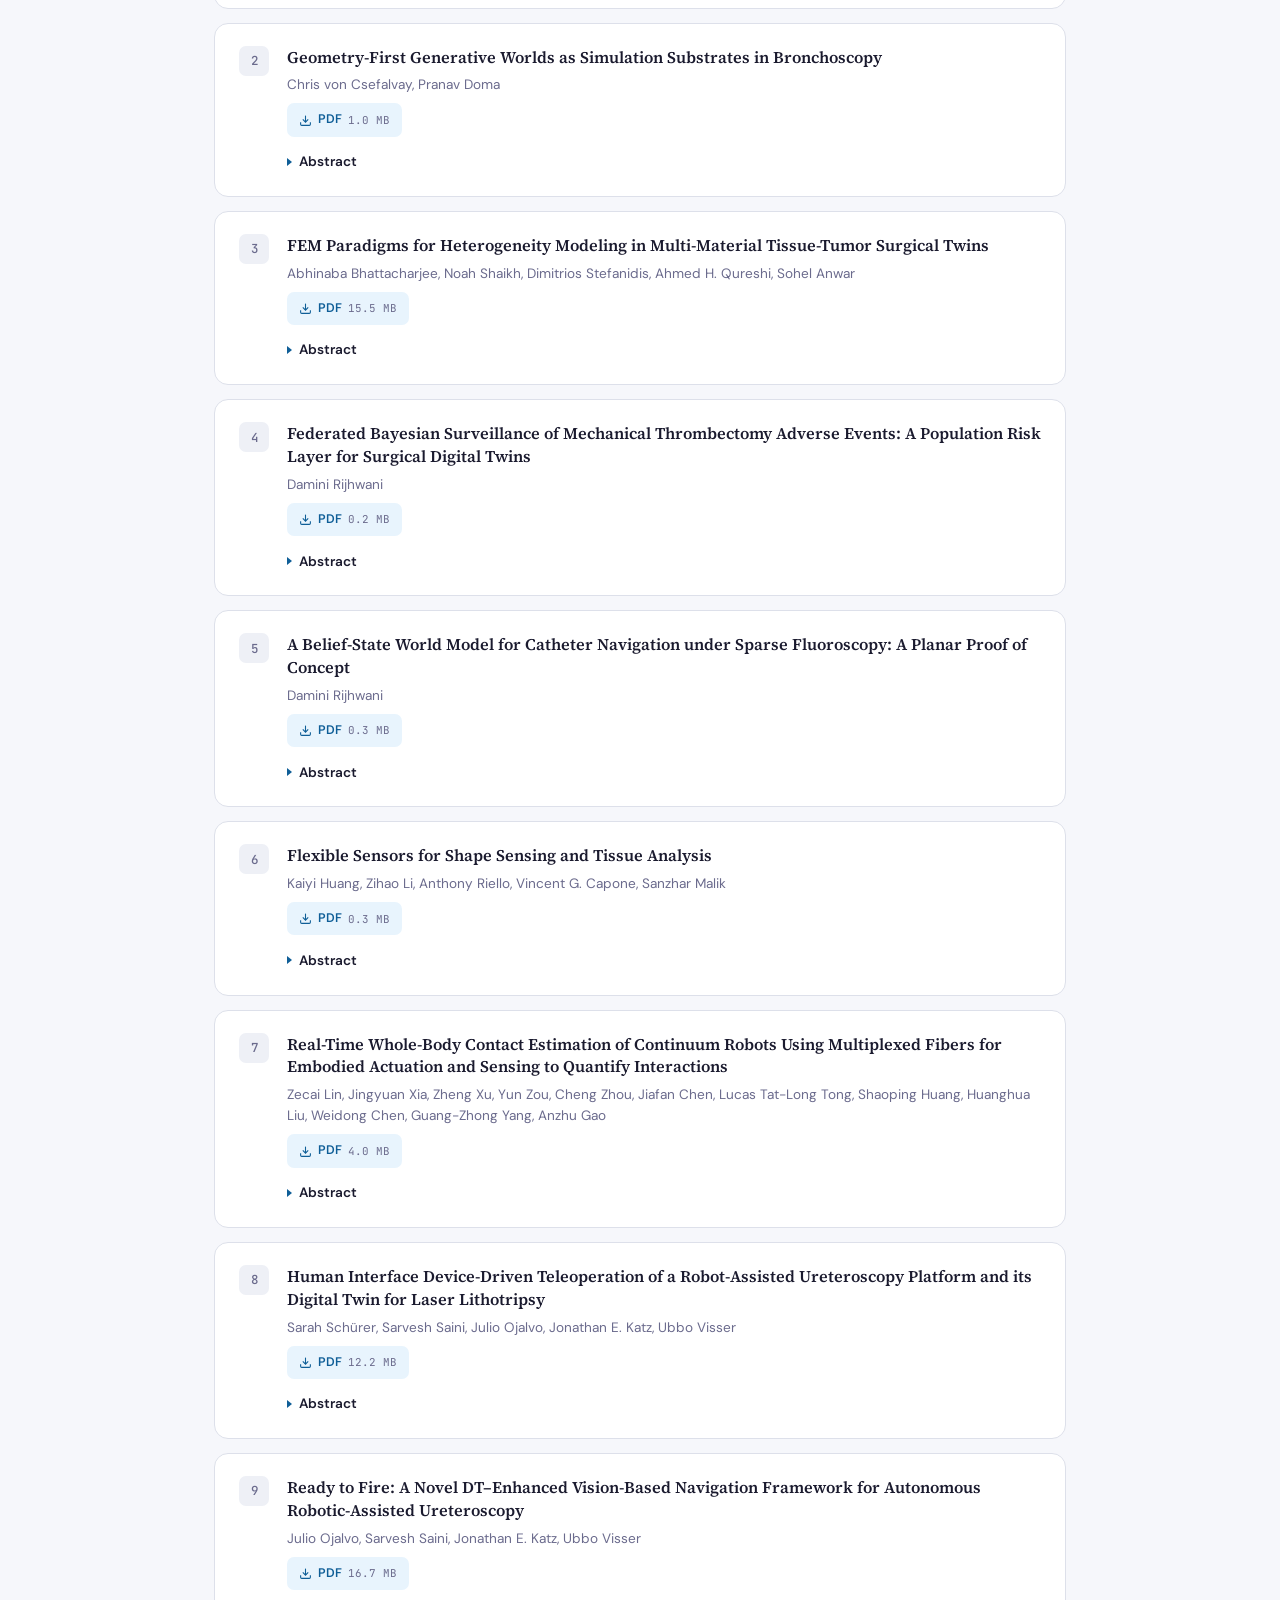
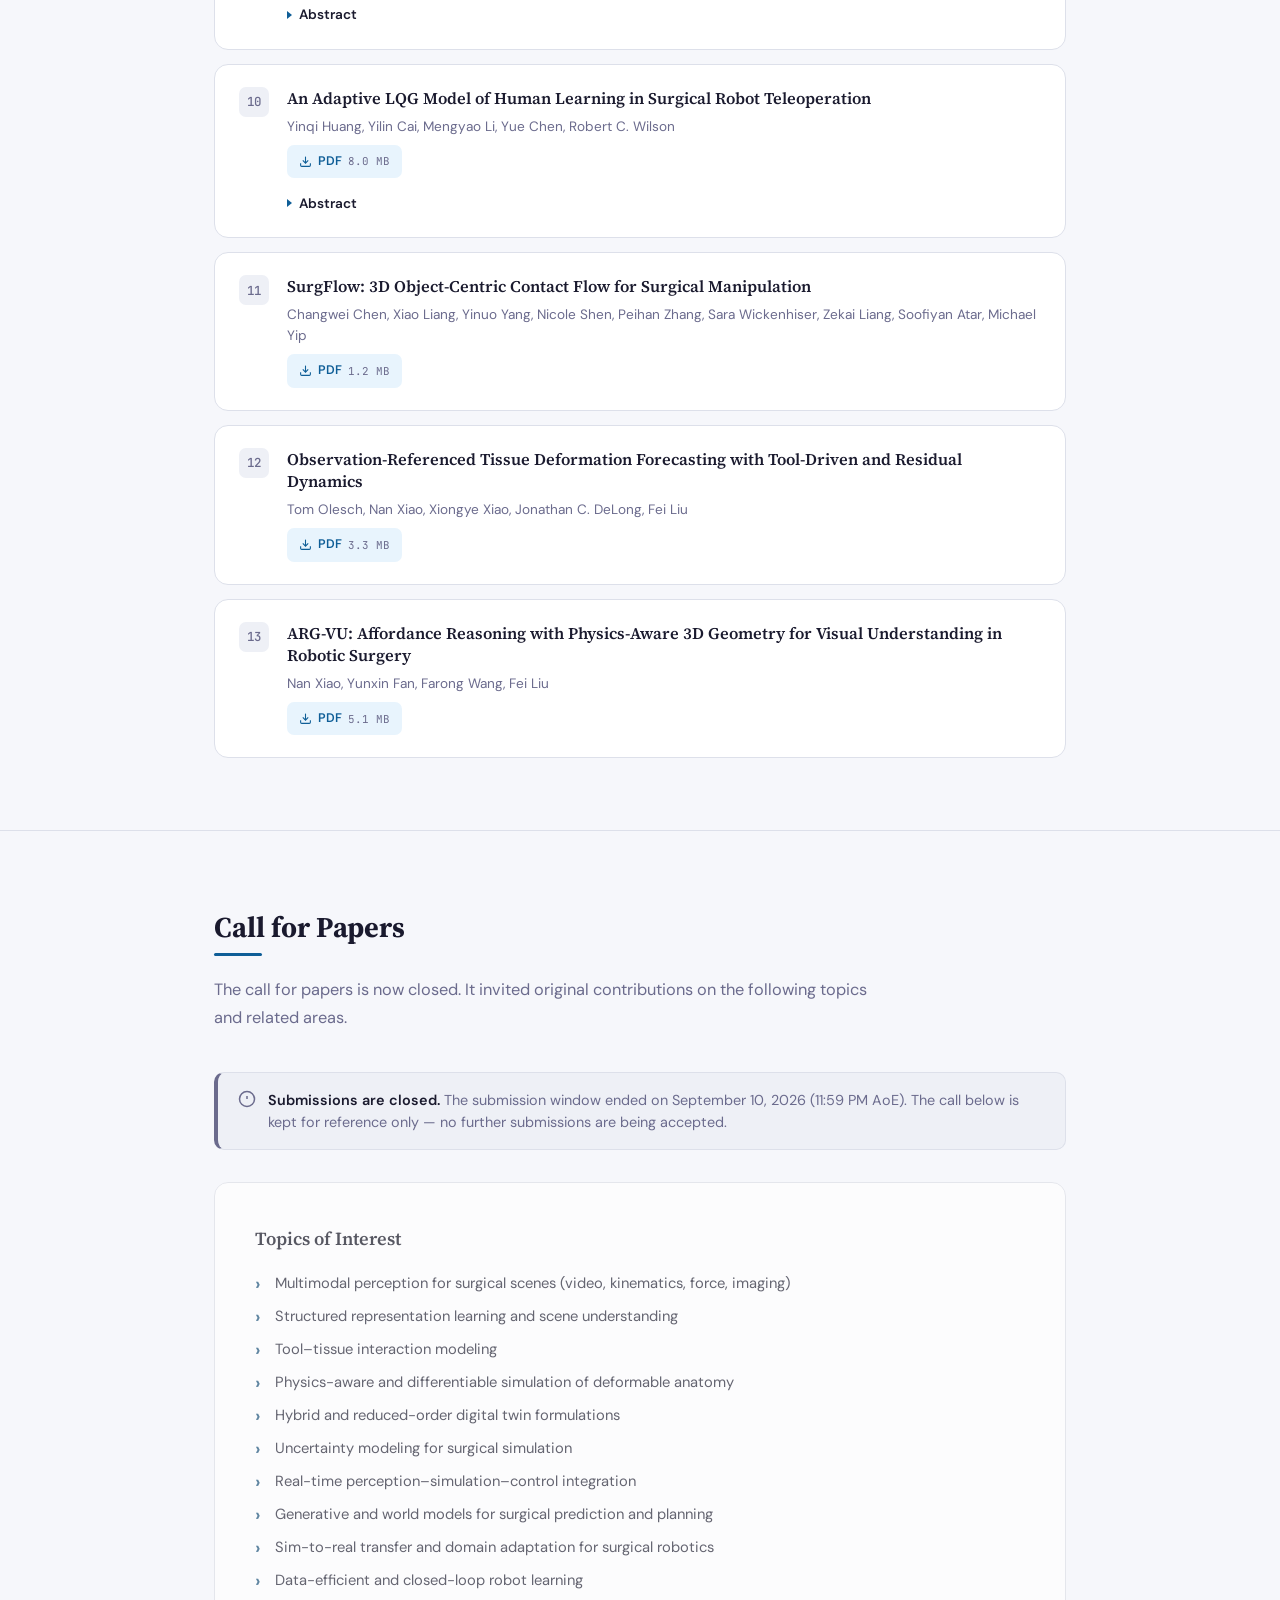
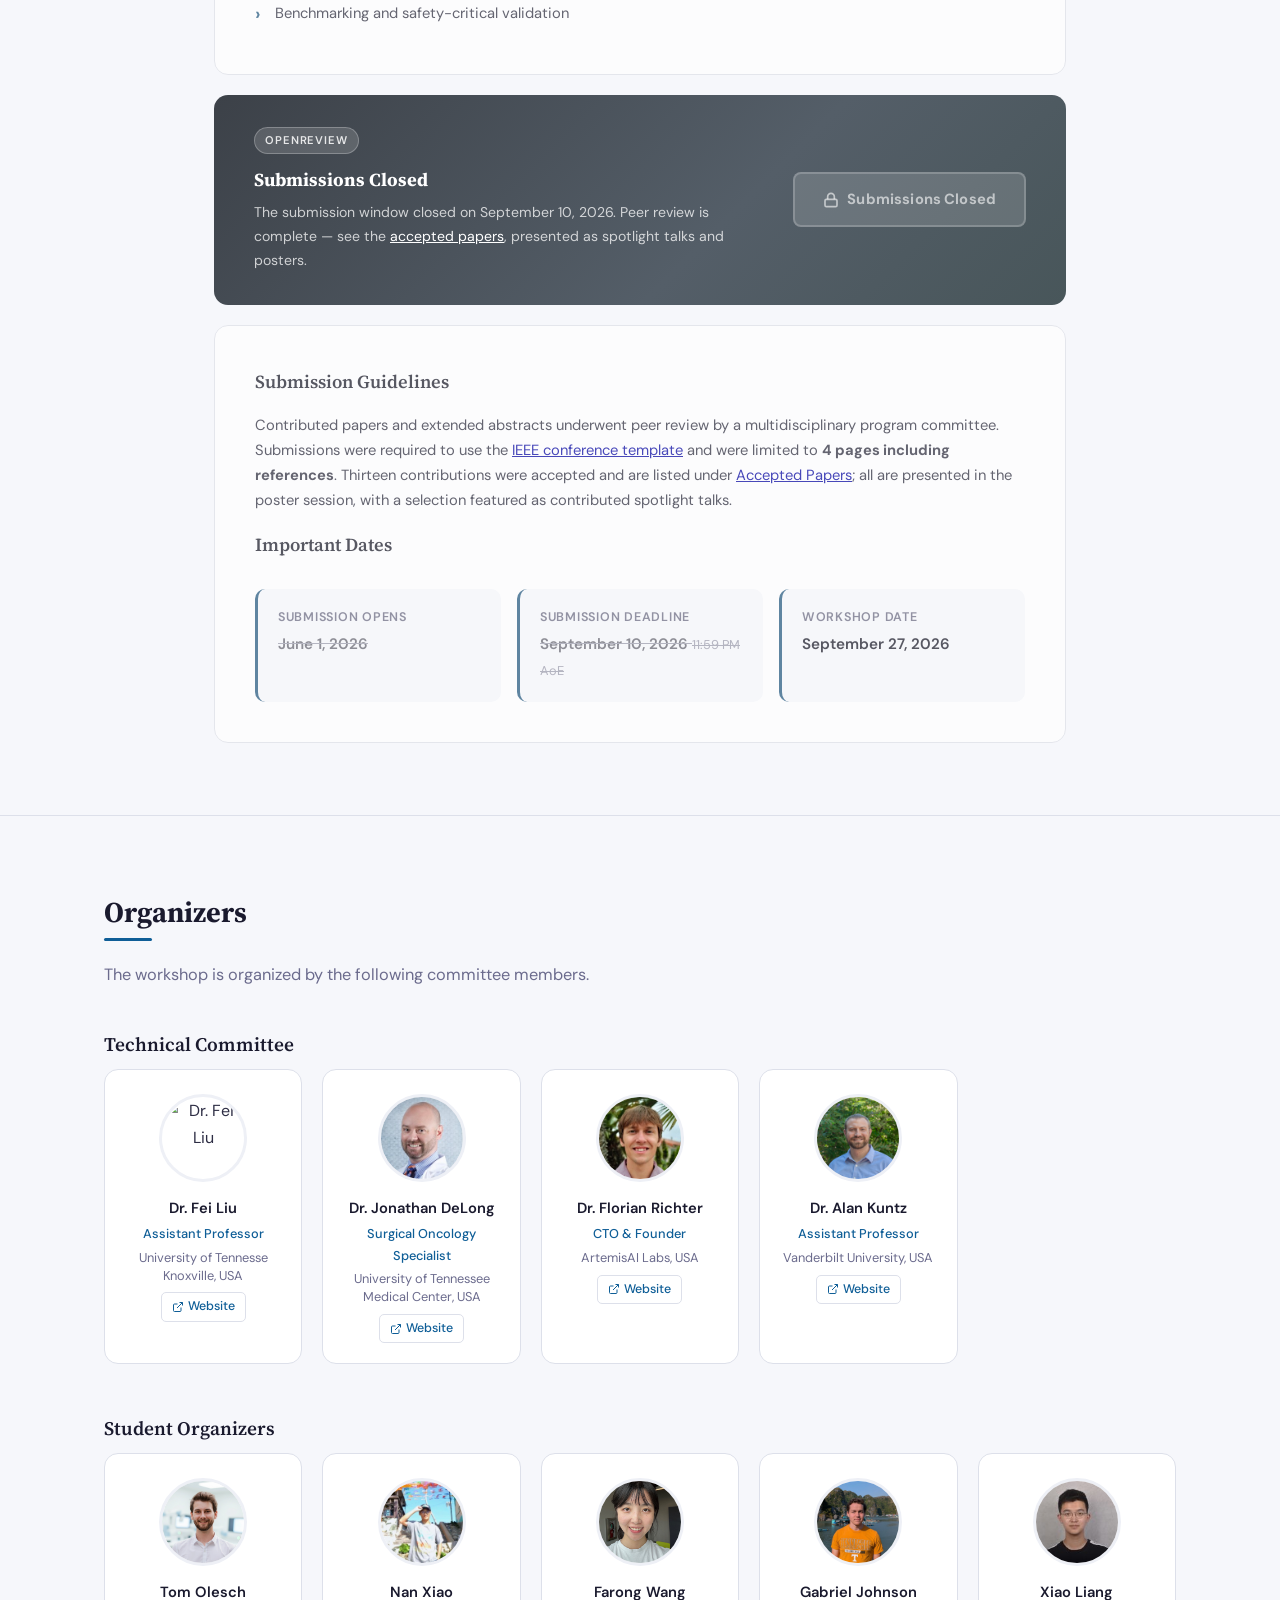
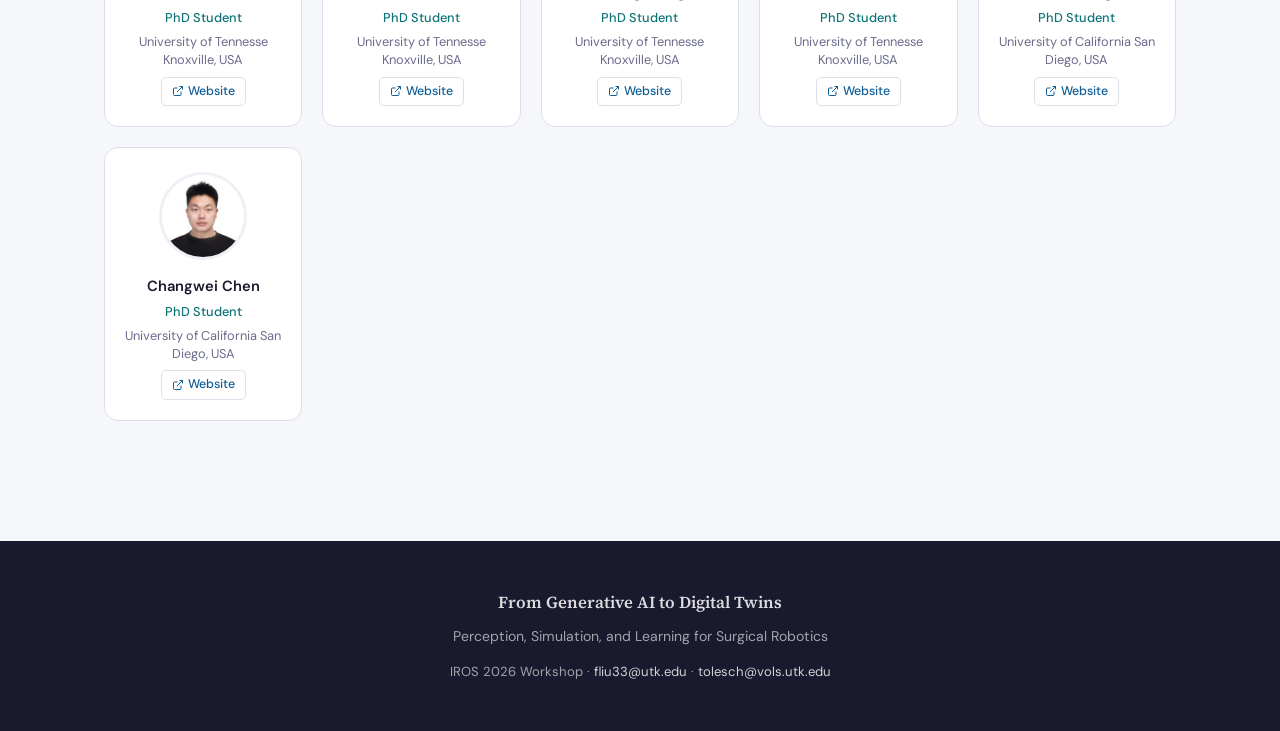
==== commit 34519046: "add spotlight papers to schedule" ====
--- a/index.html
+++ b/index.html
@@ -363,7 +363,18 @@
             </tr>
             <tr>
                 <td class="time-cell">17:10 &ndash; 17:30</td>
-                <td>Contributed Spotlight Presentations <em>(4 &times; 5 min)</em></td>
+                <td>
+                    Contributed Spotlight Presentations <em>(4 &times; 5 min)</em>
+                    <details class="talk-abstract">
+                        <summary>The four spotlight talks</summary>
+                        <ol class="spotlight-list">
+                            <li><span class="sp-title">Ready to Fire: A Novel DT–Enhanced Vision-Based Navigation Framework for Autonomous Robotic-Assisted Ureteroscopy</span><span class="sp-authors">Julio Ojalvo, Sarvesh Saini, Jonathan E. Katz, Ubbo Visser</span></li>
+                            <li><span class="sp-title">Real-time Capable Learning-based Visual Tool Pose Correction via Differentiable Digital Twin</span><span class="sp-authors">Shuyuan Yang, Zonghe Chua</span></li>
+                            <li><span class="sp-title">Real-Time Whole-Body Contact Estimation of Continuum Robots Using Multiplexed Fibers for Embodied Actuation and Sensing to Quantify Interactions</span><span class="sp-authors">Zecai Lin, Jingyuan Xia, Zheng Xu, Yun Zou, Cheng Zhou, Jiafan Chen, Lucas Tat-Long Tong, Shaoping Huang, Huanghua Liu, Weidong Chen, Guang-Zhong Yang, Anzhu Gao</span></li>
+                            <li><span class="sp-title">Geometry-First Generative Worlds as Simulation Substrates in Bronchoscopy</span><span class="sp-authors">Chris von Csefalvay, Pranav Doma</span></li>
+                        </ol>
+                    </details>
+                </td>
                 <td><span class="event-type type-contrib">Spotlight</span></td>
             </tr>
             <tr>
--- a/style.css
+++ b/style.css
@@ -1054,3 +1054,41 @@
     vertical-align: middle;
     letter-spacing: 0.01em;
 }
+
+/* Spotlight line-up, revealed from the schedule row */
+.spotlight-list {
+    list-style: none;
+    counter-reset: sp;
+    margin-top: 10px;
+    max-width: 62ch;
+}
+.spotlight-list li {
+    counter-increment: sp;
+    position: relative;
+    padding-left: 1.4rem;
+    margin-bottom: 10px;
+}
+.spotlight-list li:last-child { margin-bottom: 0; }
+.spotlight-list li::before {
+    content: counter(sp);
+    position: absolute;
+    left: 0;
+    top: 1px;
+    font-family: 'JetBrains Mono', monospace;
+    font-size: 0.7rem;
+    color: var(--muted);
+}
+.sp-title {
+    display: block;
+    font-size: 0.86rem;
+    font-weight: 600;
+    color: var(--ink);
+    line-height: 1.32;
+}
+.sp-authors {
+    display: block;
+    font-size: 0.78rem;
+    color: var(--muted);
+    line-height: 1.38;
+    margin-top: 1px;
+}
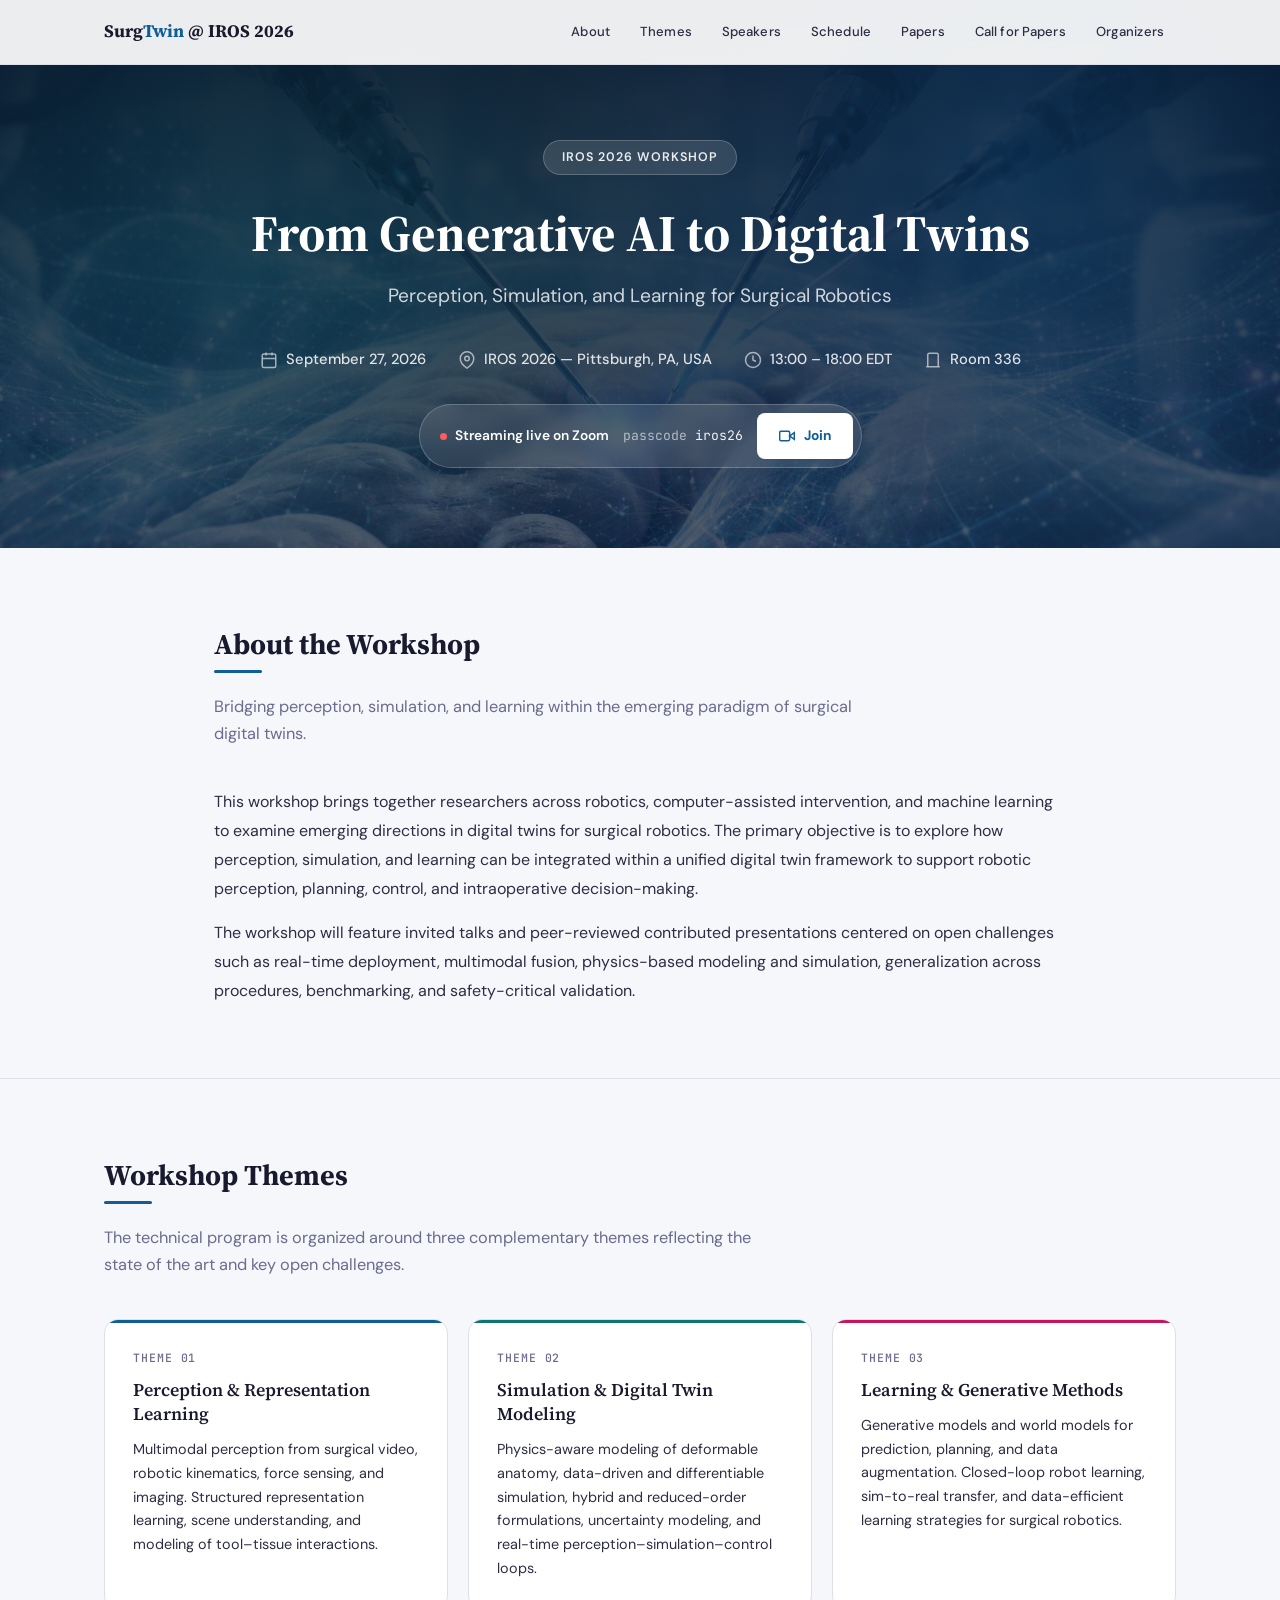
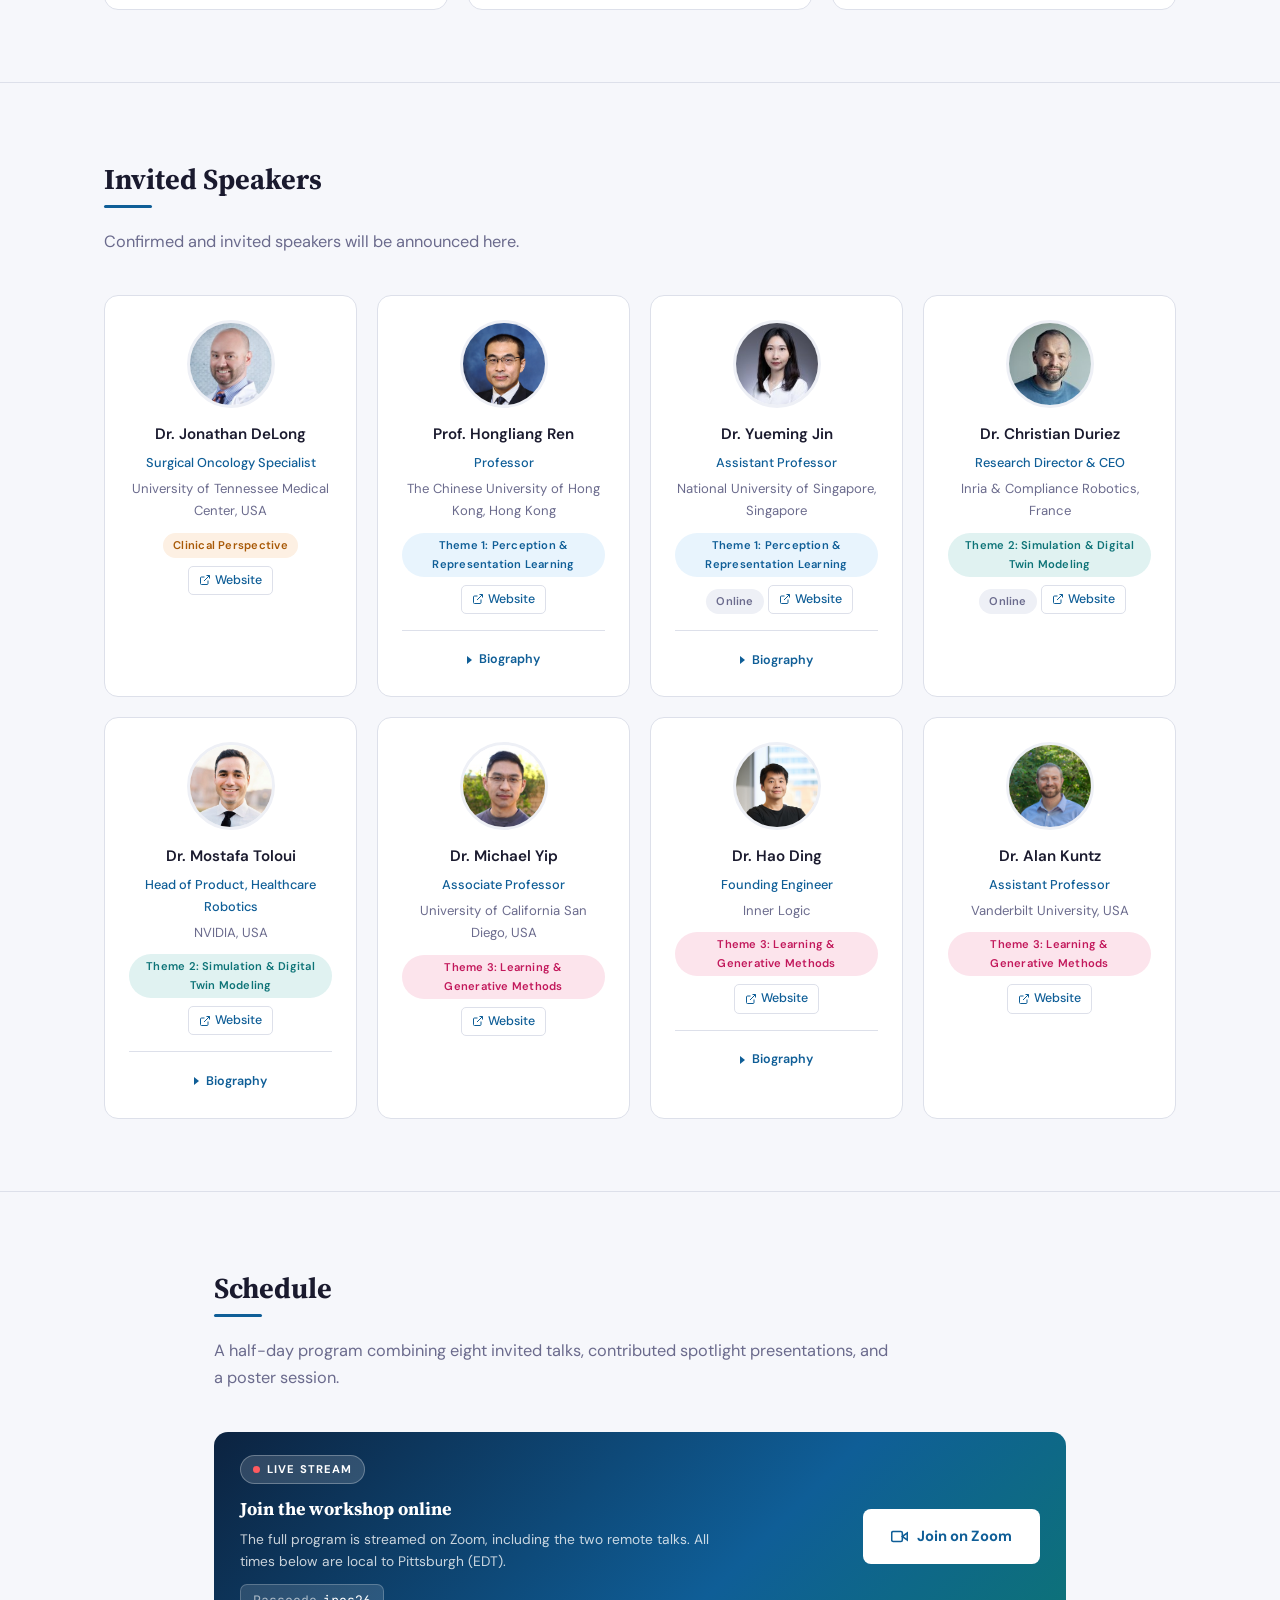
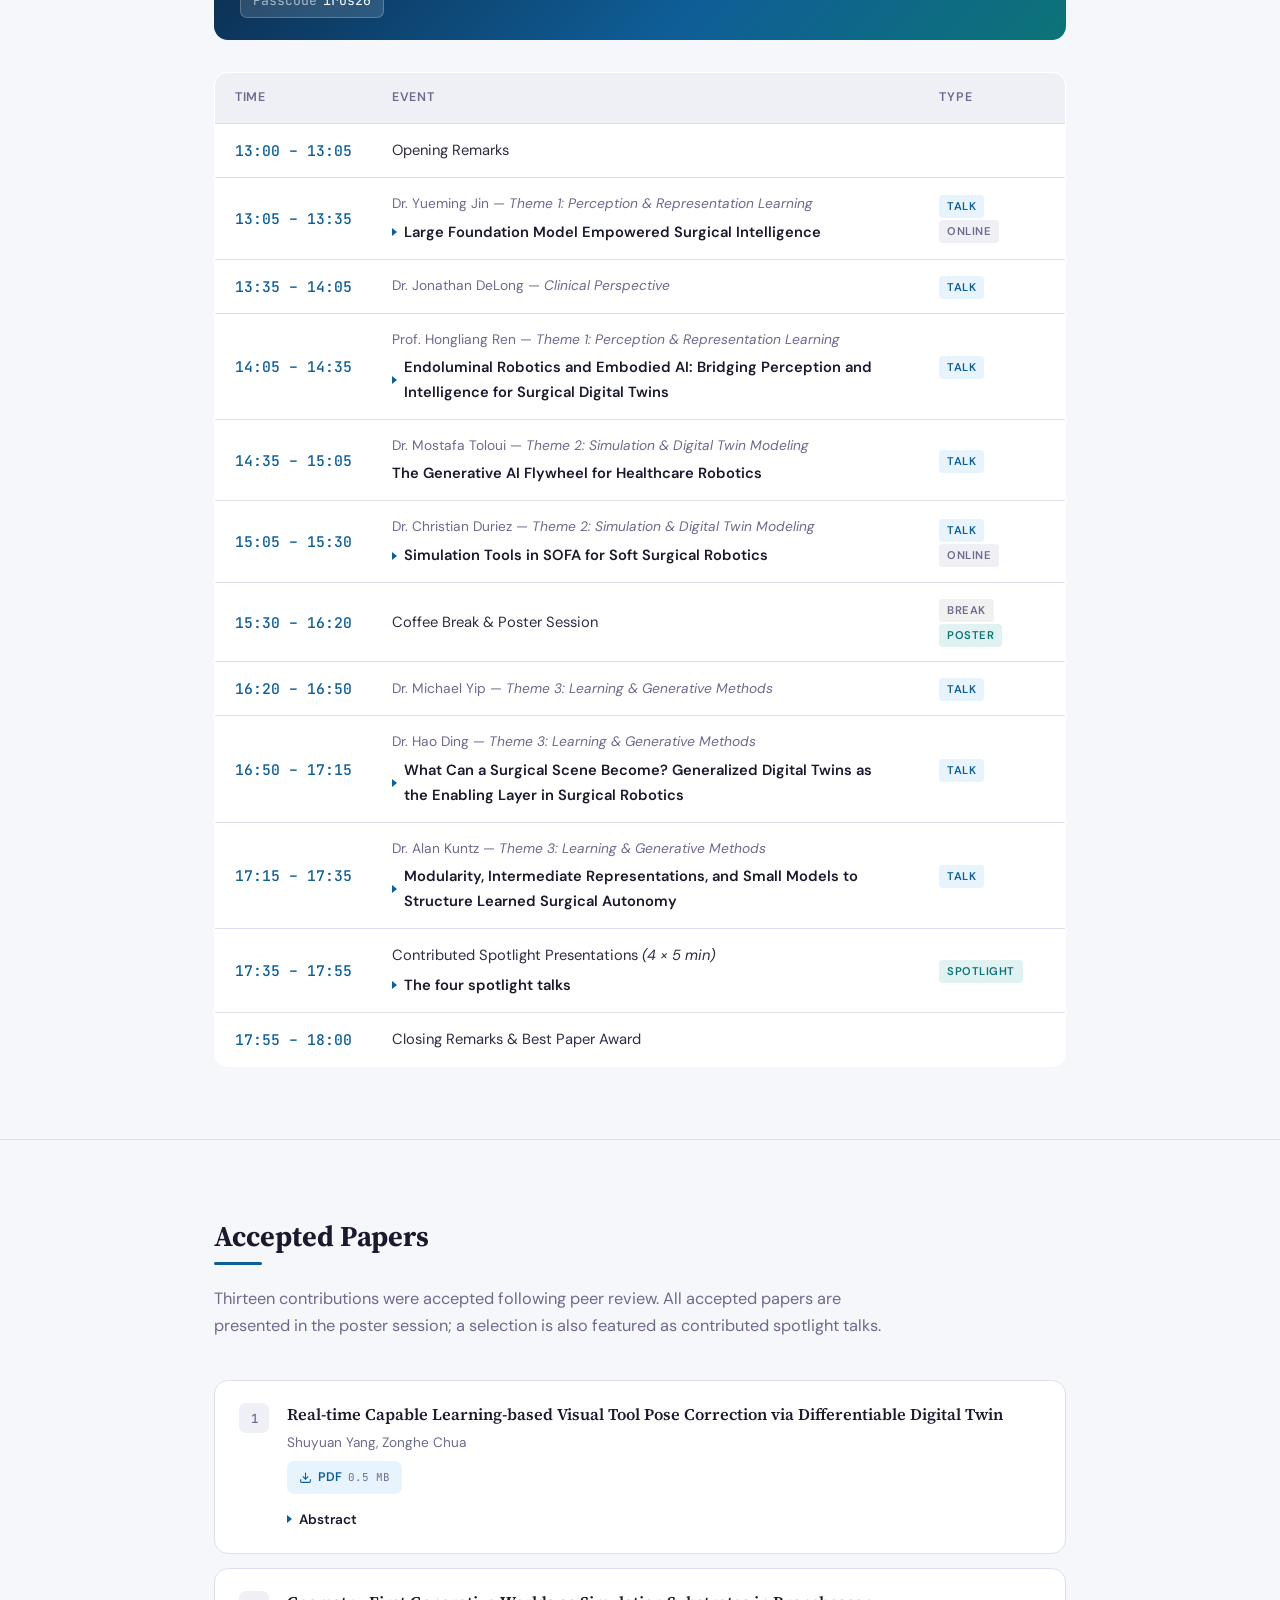
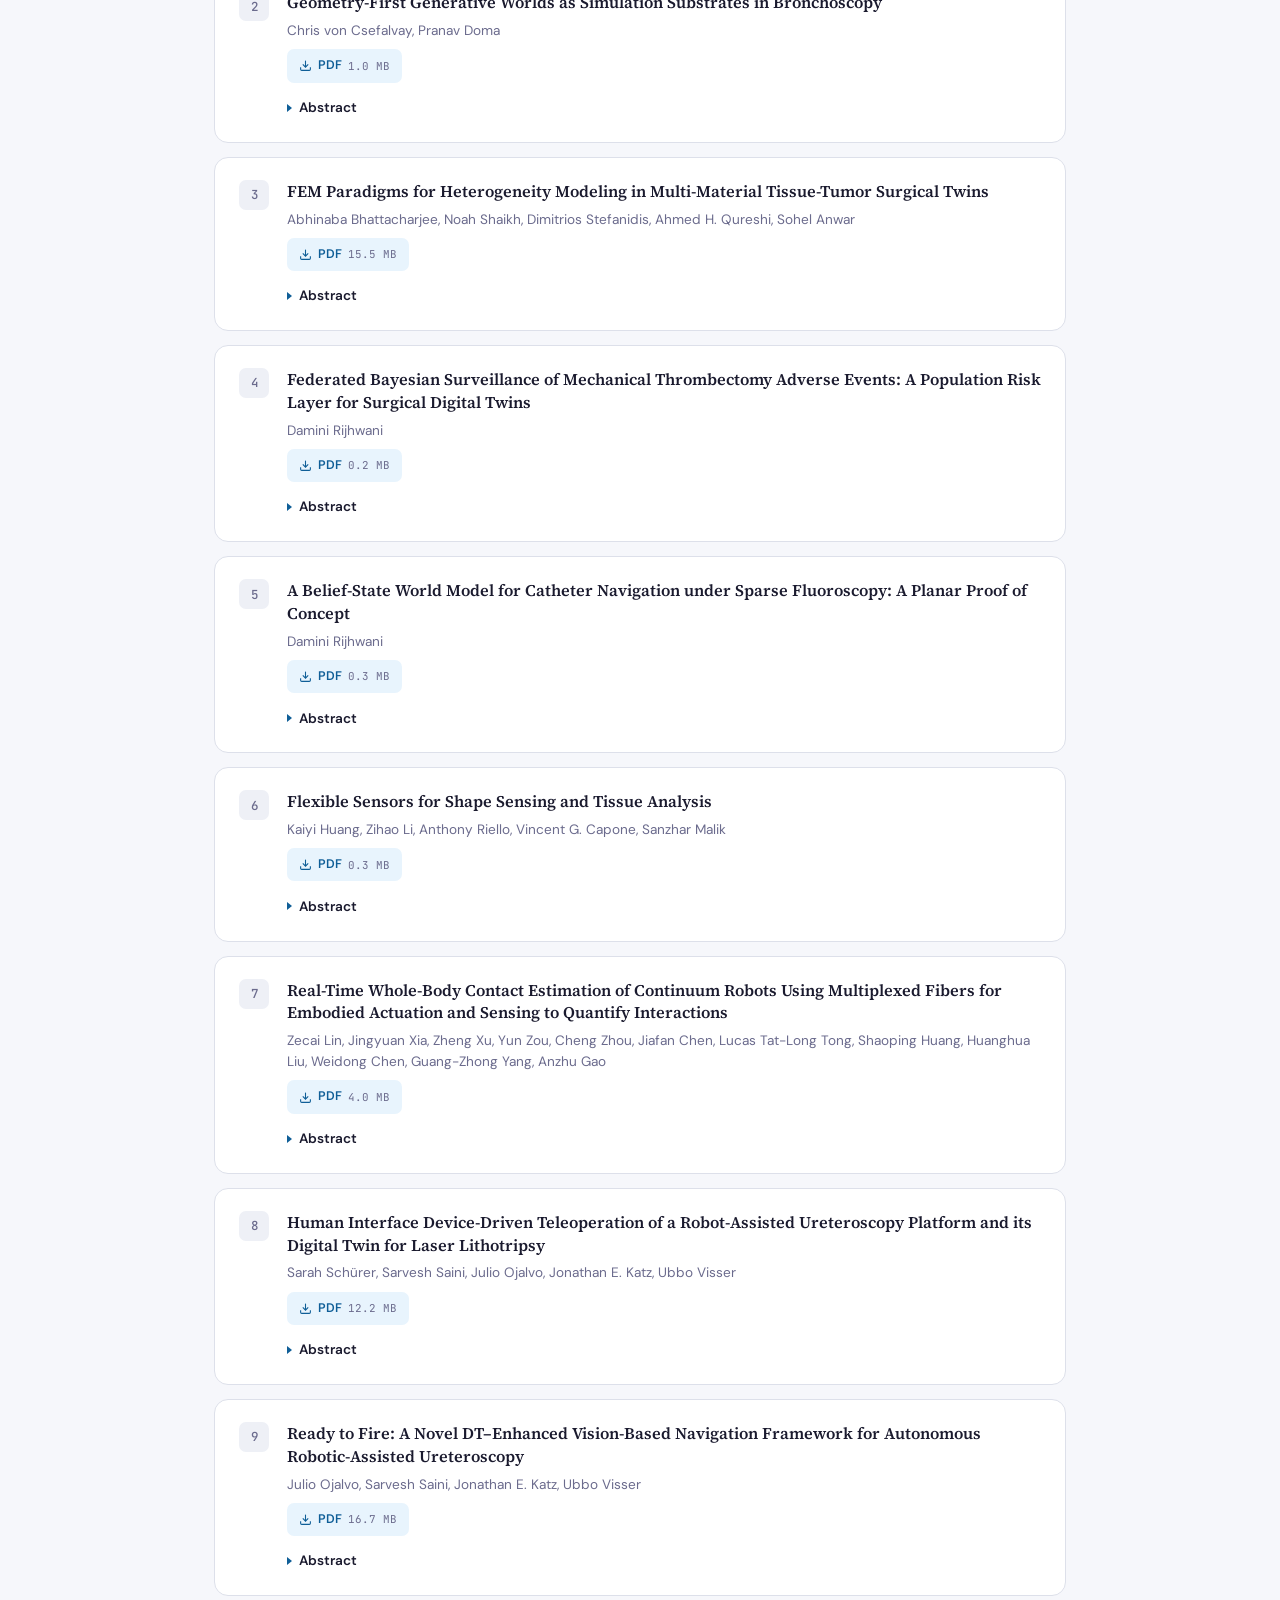
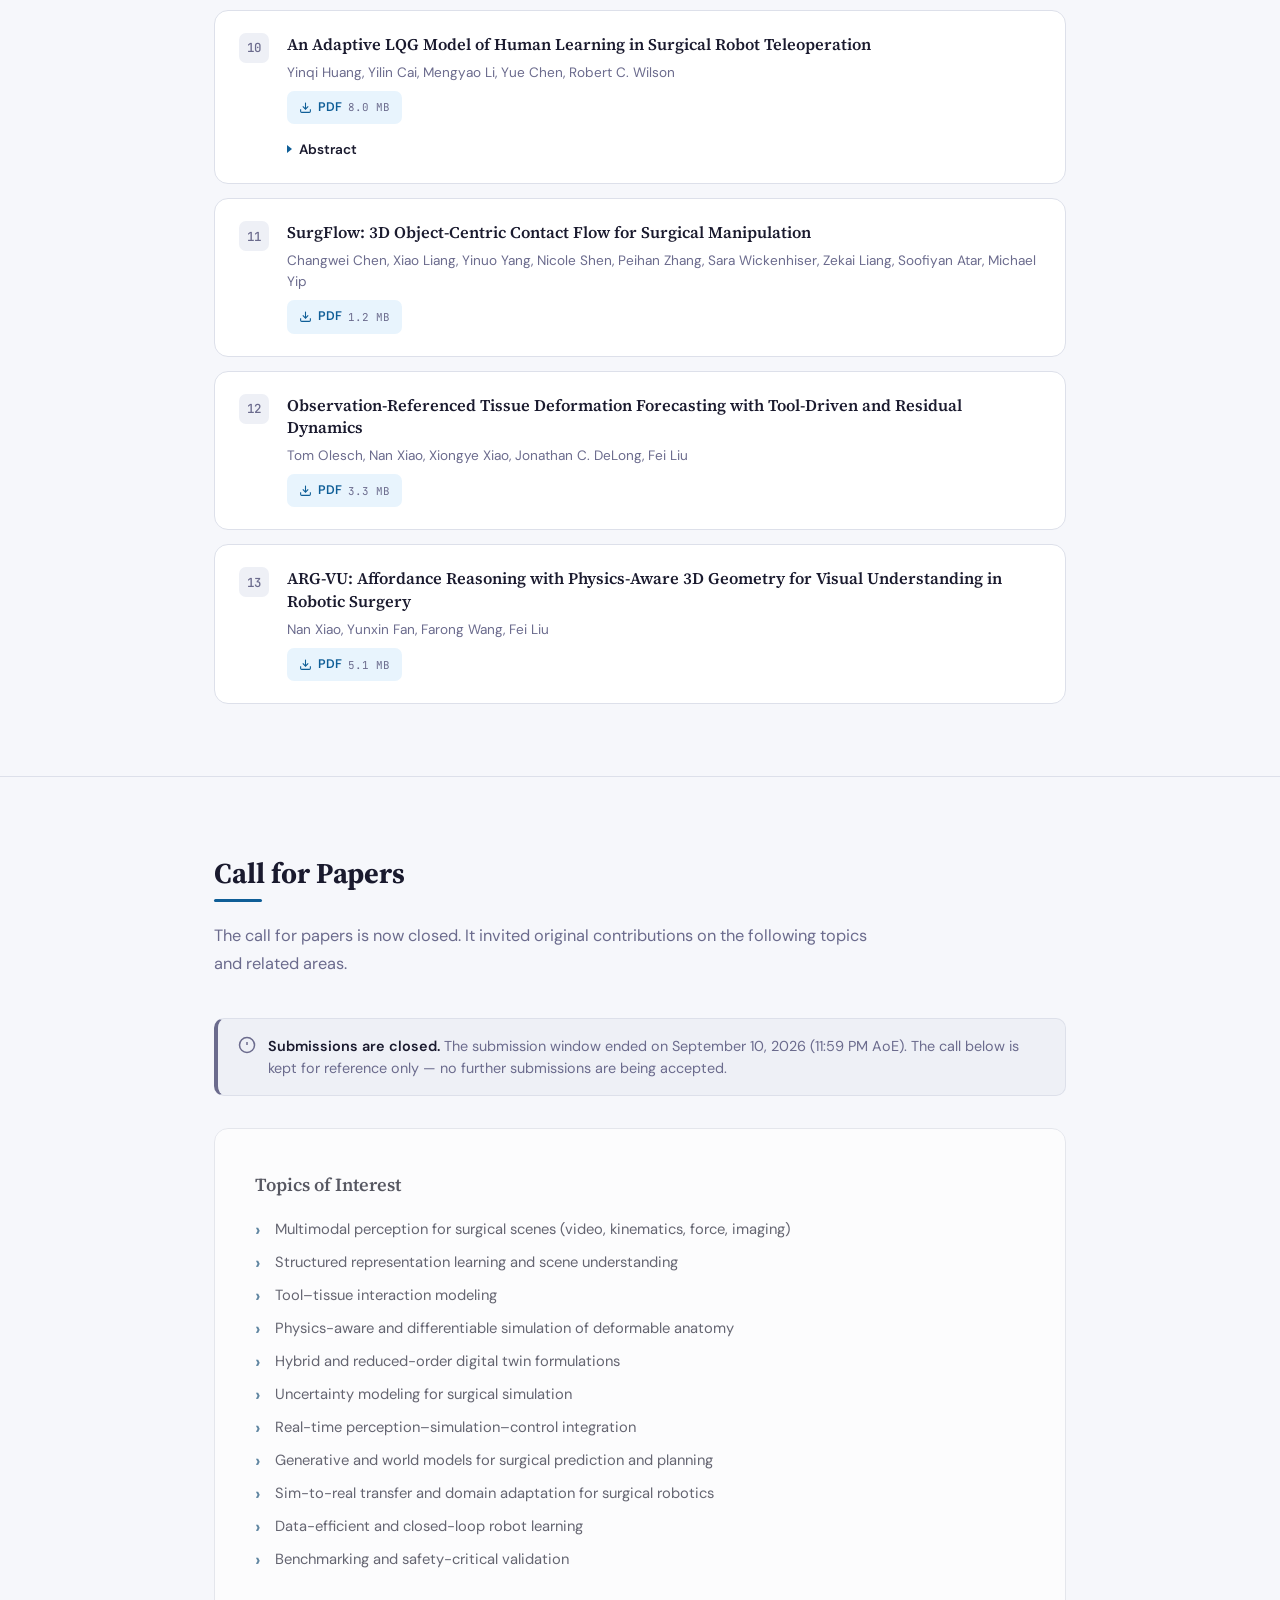
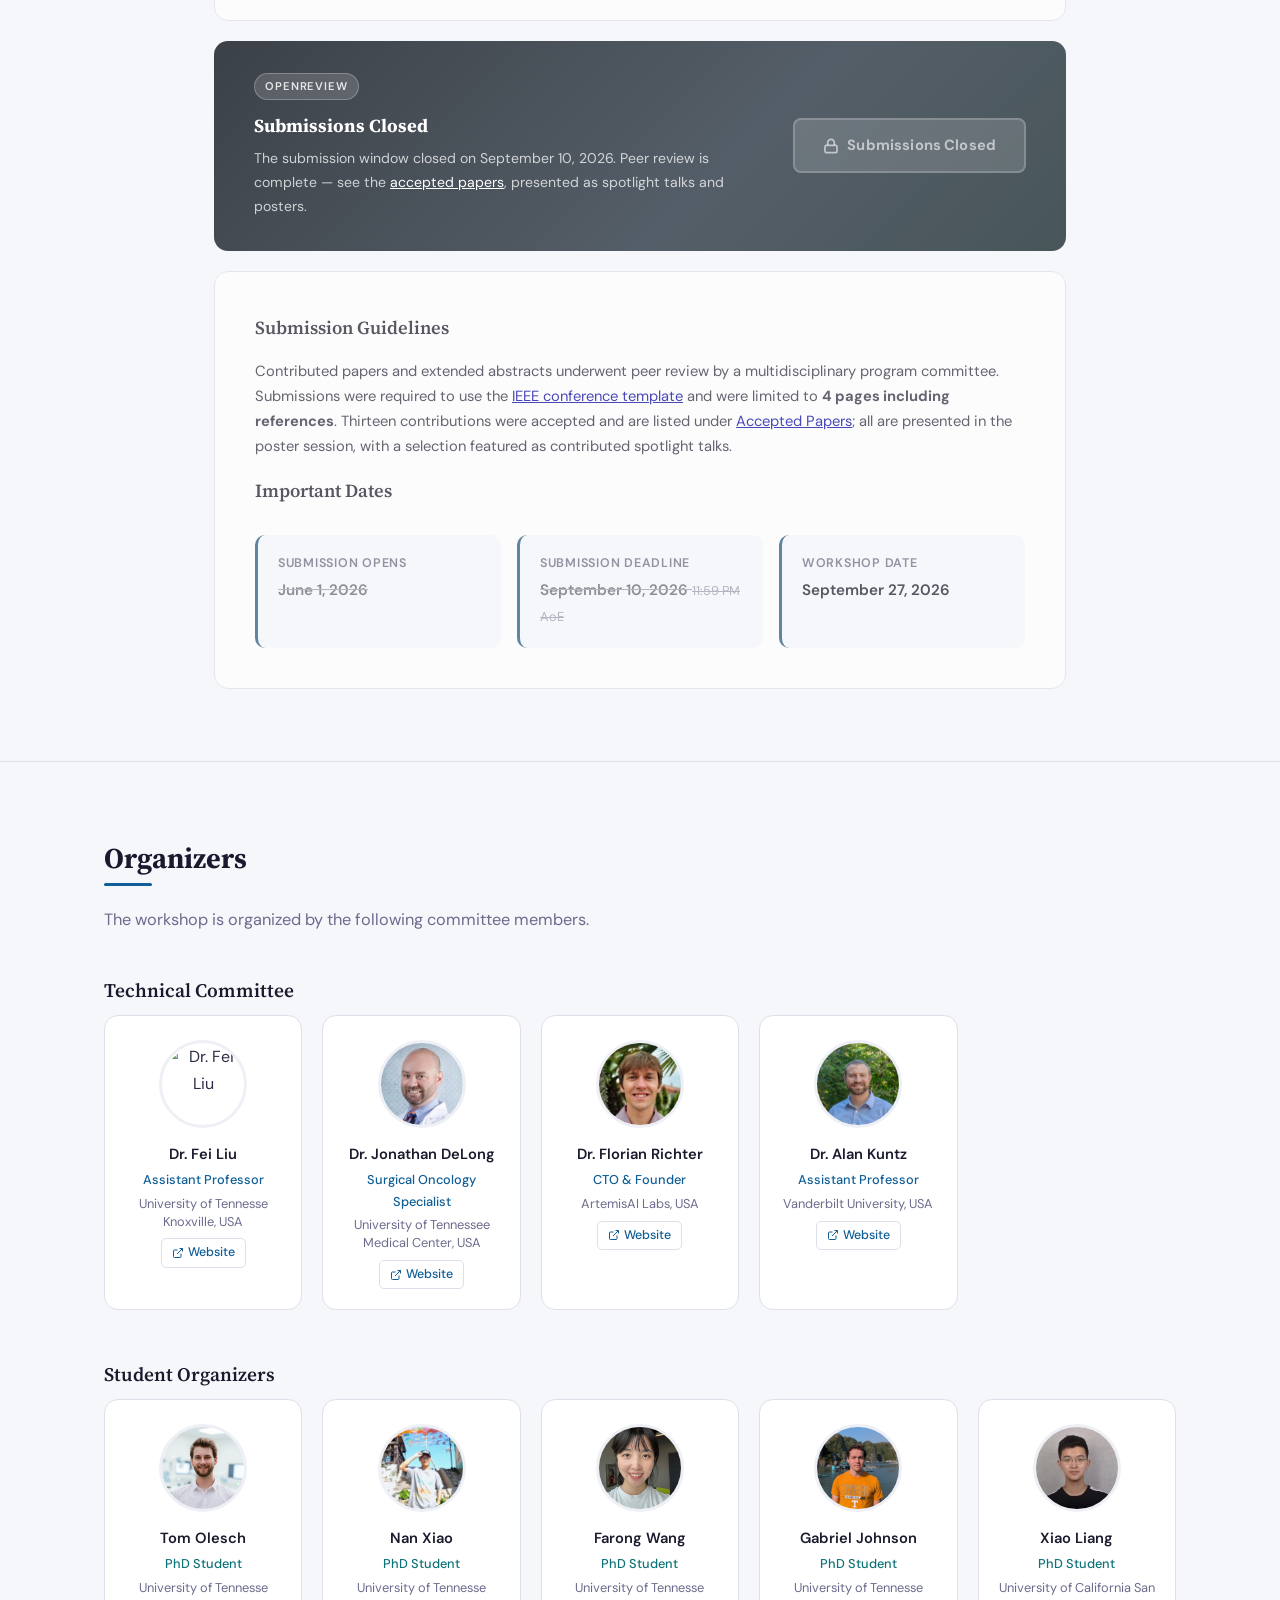
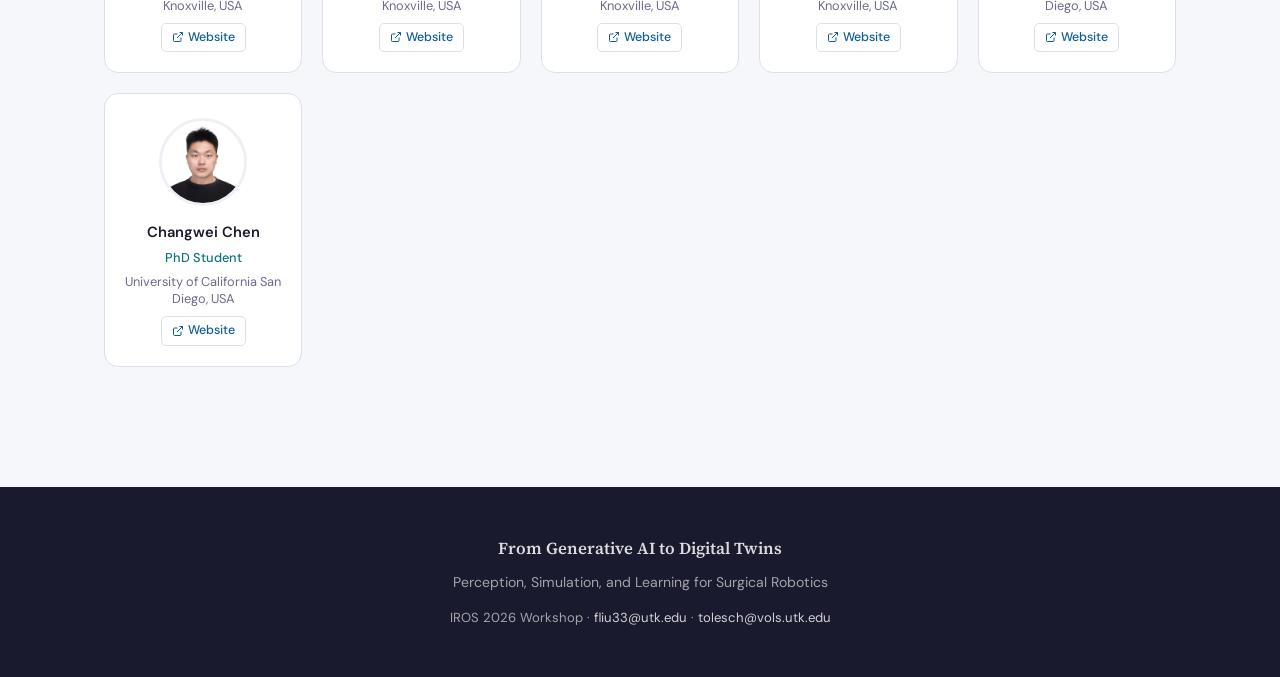
==== commit 55cbf312: "update schedule" ====
--- a/index.html
+++ b/index.html
@@ -91,7 +91,7 @@
     <p class="section-lead">Bridging perception, simulation, and learning within the emerging paradigm of surgical digital twins.</p>
     <div class="prose">
         <p>This workshop brings together researchers across robotics, computer-assisted intervention, and machine learning to examine emerging directions in digital twins for surgical robotics. The primary objective is to explore how perception, simulation, and learning can be integrated within a unified digital twin framework to support robotic perception, planning, control, and intraoperative decision-making.</p>
-        <p>The workshop will feature invited talks, peer-reviewed contributed presentations, and moderated panel discussions centered on open challenges such as real-time deployment, multimodal fusion, physics-based modeling and simulation, generalization across procedures, benchmarking, and safety-critical validation.</p>
+        <p>The workshop will feature invited talks and peer-reviewed contributed presentations centered on open challenges such as real-time deployment, multimodal fusion, physics-based modeling and simulation, generalization across procedures, benchmarking, and safety-critical validation.</p>
     </div>
 </section>
 
@@ -248,7 +248,7 @@
 <!-- SCHEDULE -->
 <section class="section fade-in" id="schedule">
     <h2 class="section-title">Schedule</h2>
-    <p class="section-lead">A half-day program combining eight invited talks, contributed spotlight presentations, a poster session, and a panel discussion.</p>
+    <p class="section-lead">A half-day program combining eight invited talks, contributed spotlight presentations, and a poster session.</p>
 
     <div class="livestream">
         <div class="livestream-text">
@@ -328,19 +328,19 @@
                 <td><span class="event-type type-talk">Talk</span> <span class="event-type type-online">Online</span></td>
             </tr>
             <tr>
-                <td class="time-cell">15:30 &ndash; 15:55</td>
+                <td class="time-cell">15:30 &ndash; 16:20</td>
                 <td>Coffee Break &amp; Poster Session</td>
                 <td><span class="event-type type-break">Break</span> <span class="event-type type-contrib">Poster</span></td>
             </tr>
             <tr>
-                <td class="time-cell">15:55 &ndash; 16:25</td>
+                <td class="time-cell">16:20 &ndash; 16:50</td>
                 <td>
                     <span class="talk-speaker">Dr. Michael Yip &mdash; <em>Theme 3: Learning &amp; Generative Methods</em></span>
                 </td>
                 <td><span class="event-type type-talk">Talk</span></td>
             </tr>
             <tr>
-                <td class="time-cell">16:25 &ndash; 16:50</td>
+                <td class="time-cell">16:50 &ndash; 17:15</td>
                 <td>
                     <span class="talk-speaker">Dr. Hao Ding &mdash; <em>Theme 3: Learning &amp; Generative Methods</em></span>
                     <details class="talk-abstract">
@@ -351,7 +351,7 @@
                 <td><span class="event-type type-talk">Talk</span></td>
             </tr>
             <tr>
-                <td class="time-cell">16:50 &ndash; 17:10</td>
+                <td class="time-cell">17:15 &ndash; 17:35</td>
                 <td>
                     <span class="talk-speaker">Dr. Alan Kuntz &mdash; <em>Theme 3: Learning &amp; Generative Methods</em></span>
                     <details class="talk-abstract">
@@ -362,7 +362,7 @@
                 <td><span class="event-type type-talk">Talk</span></td>
             </tr>
             <tr>
-                <td class="time-cell">17:10 &ndash; 17:30</td>
+                <td class="time-cell">17:35 &ndash; 17:55</td>
                 <td>
                     Contributed Spotlight Presentations <em>(4 &times; 5 min)</em>
                     <details class="talk-abstract">
@@ -376,11 +376,6 @@
                     </details>
                 </td>
                 <td><span class="event-type type-contrib">Spotlight</span></td>
-            </tr>
-            <tr>
-                <td class="time-cell">17:30 &ndash; 17:55</td>
-                <td>Panel Discussion &mdash; <em>Open Challenges in Surgical Digital Twins</em></td>
-                <td><span class="event-type type-panel">Panel</span></td>
             </tr>
             <tr>
                 <td class="time-cell">17:55 &ndash; 18:00</td>
